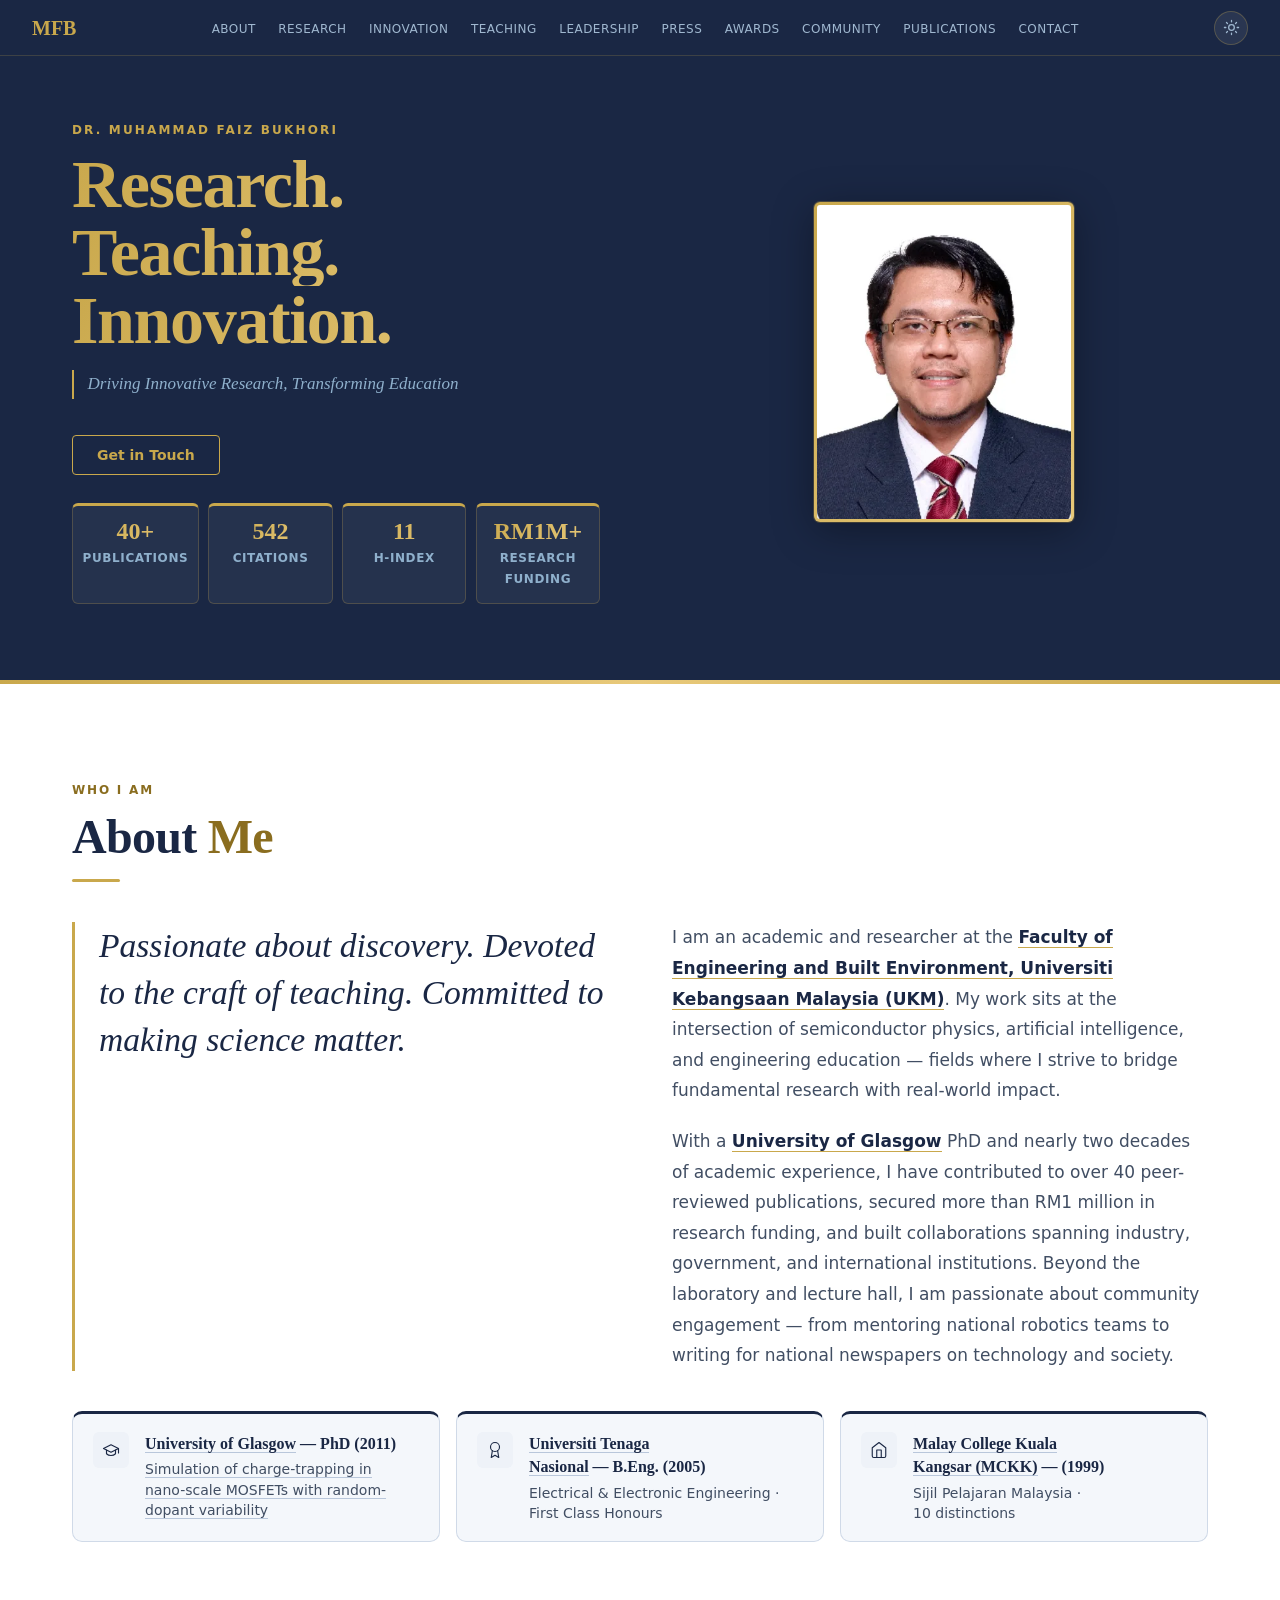
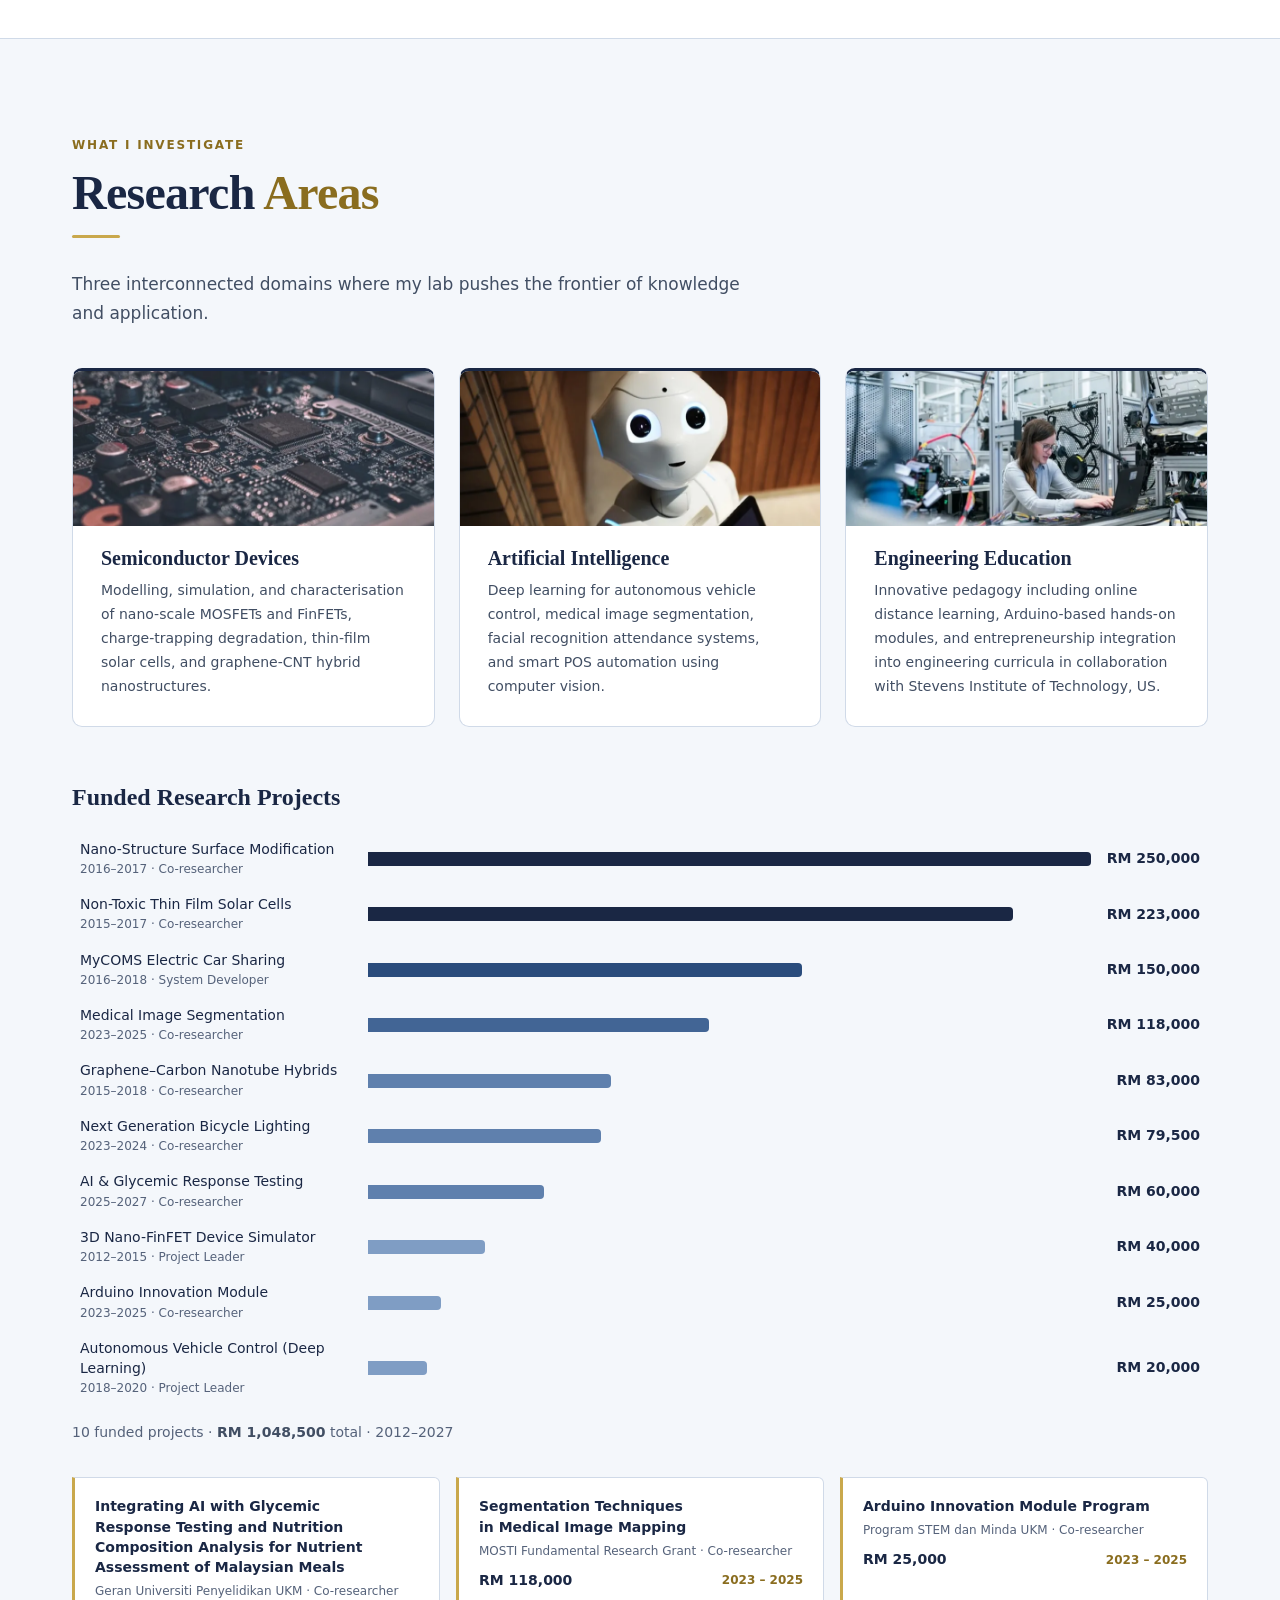
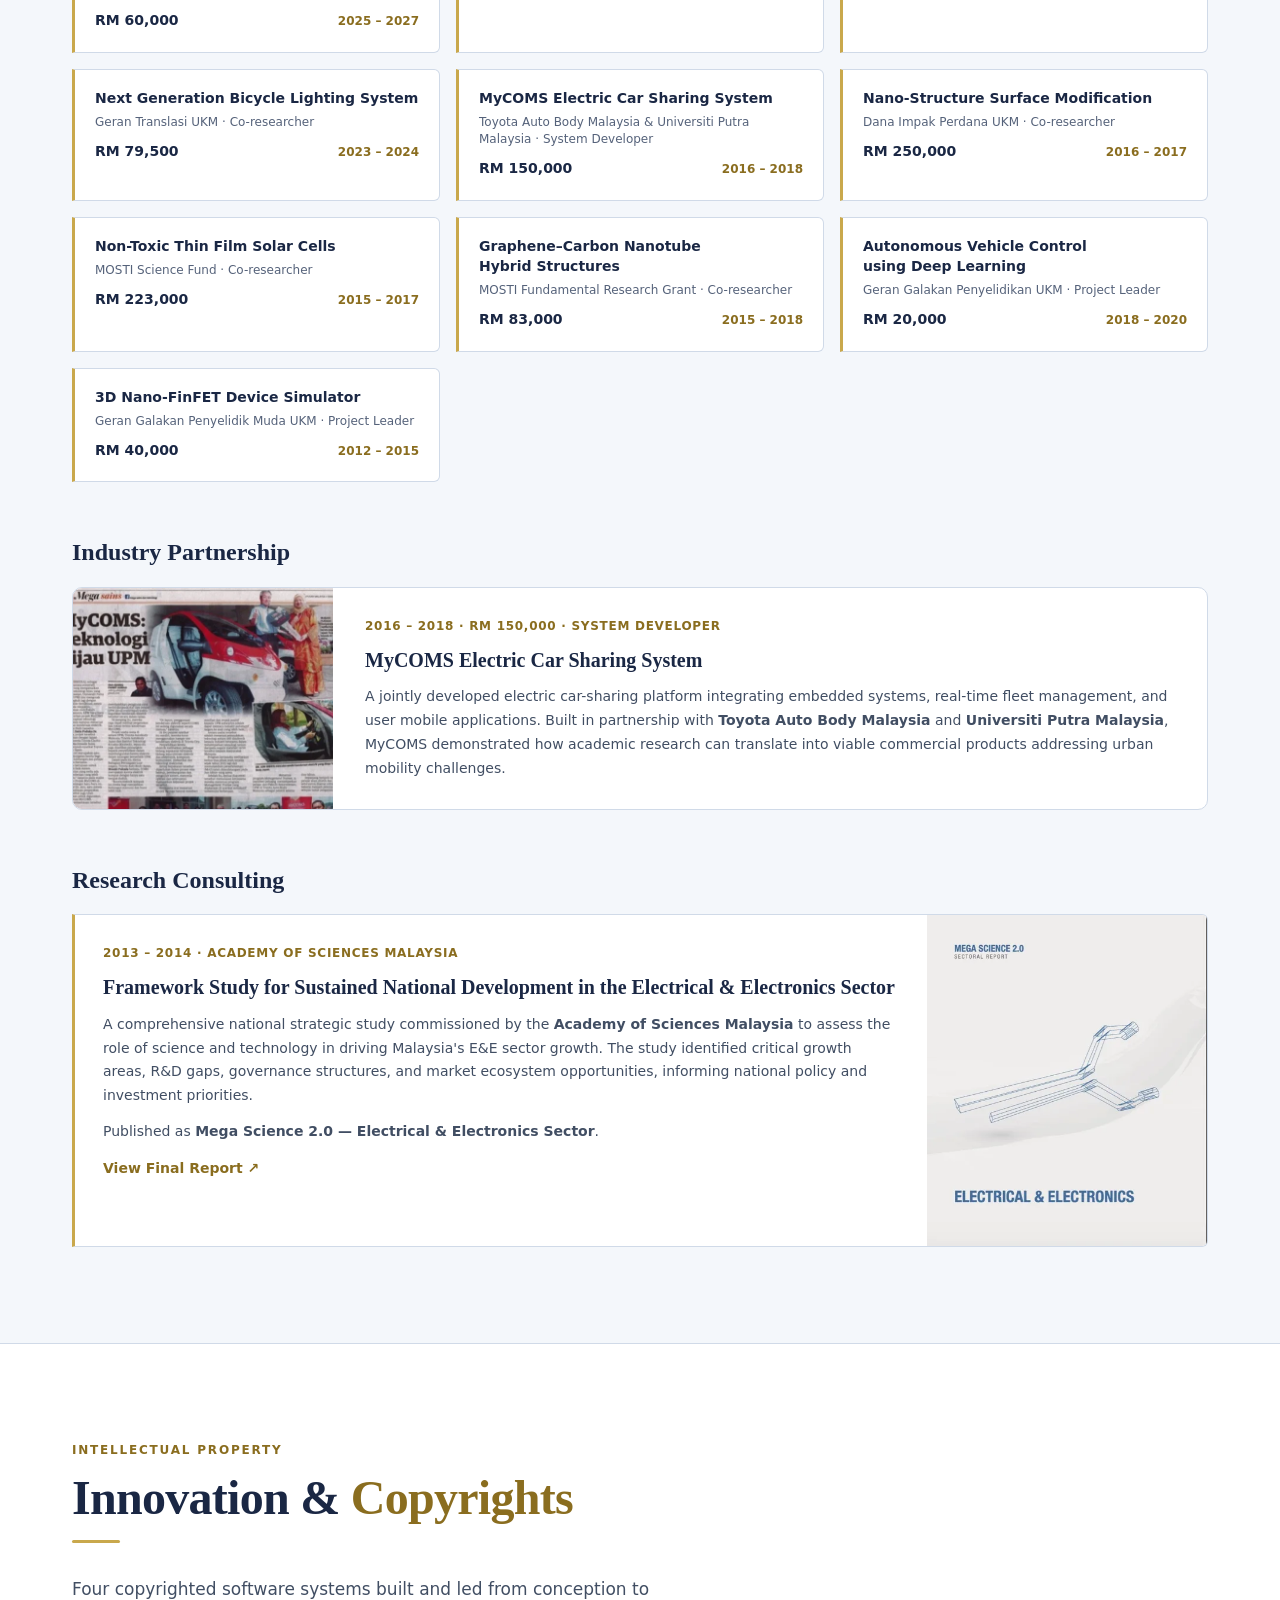
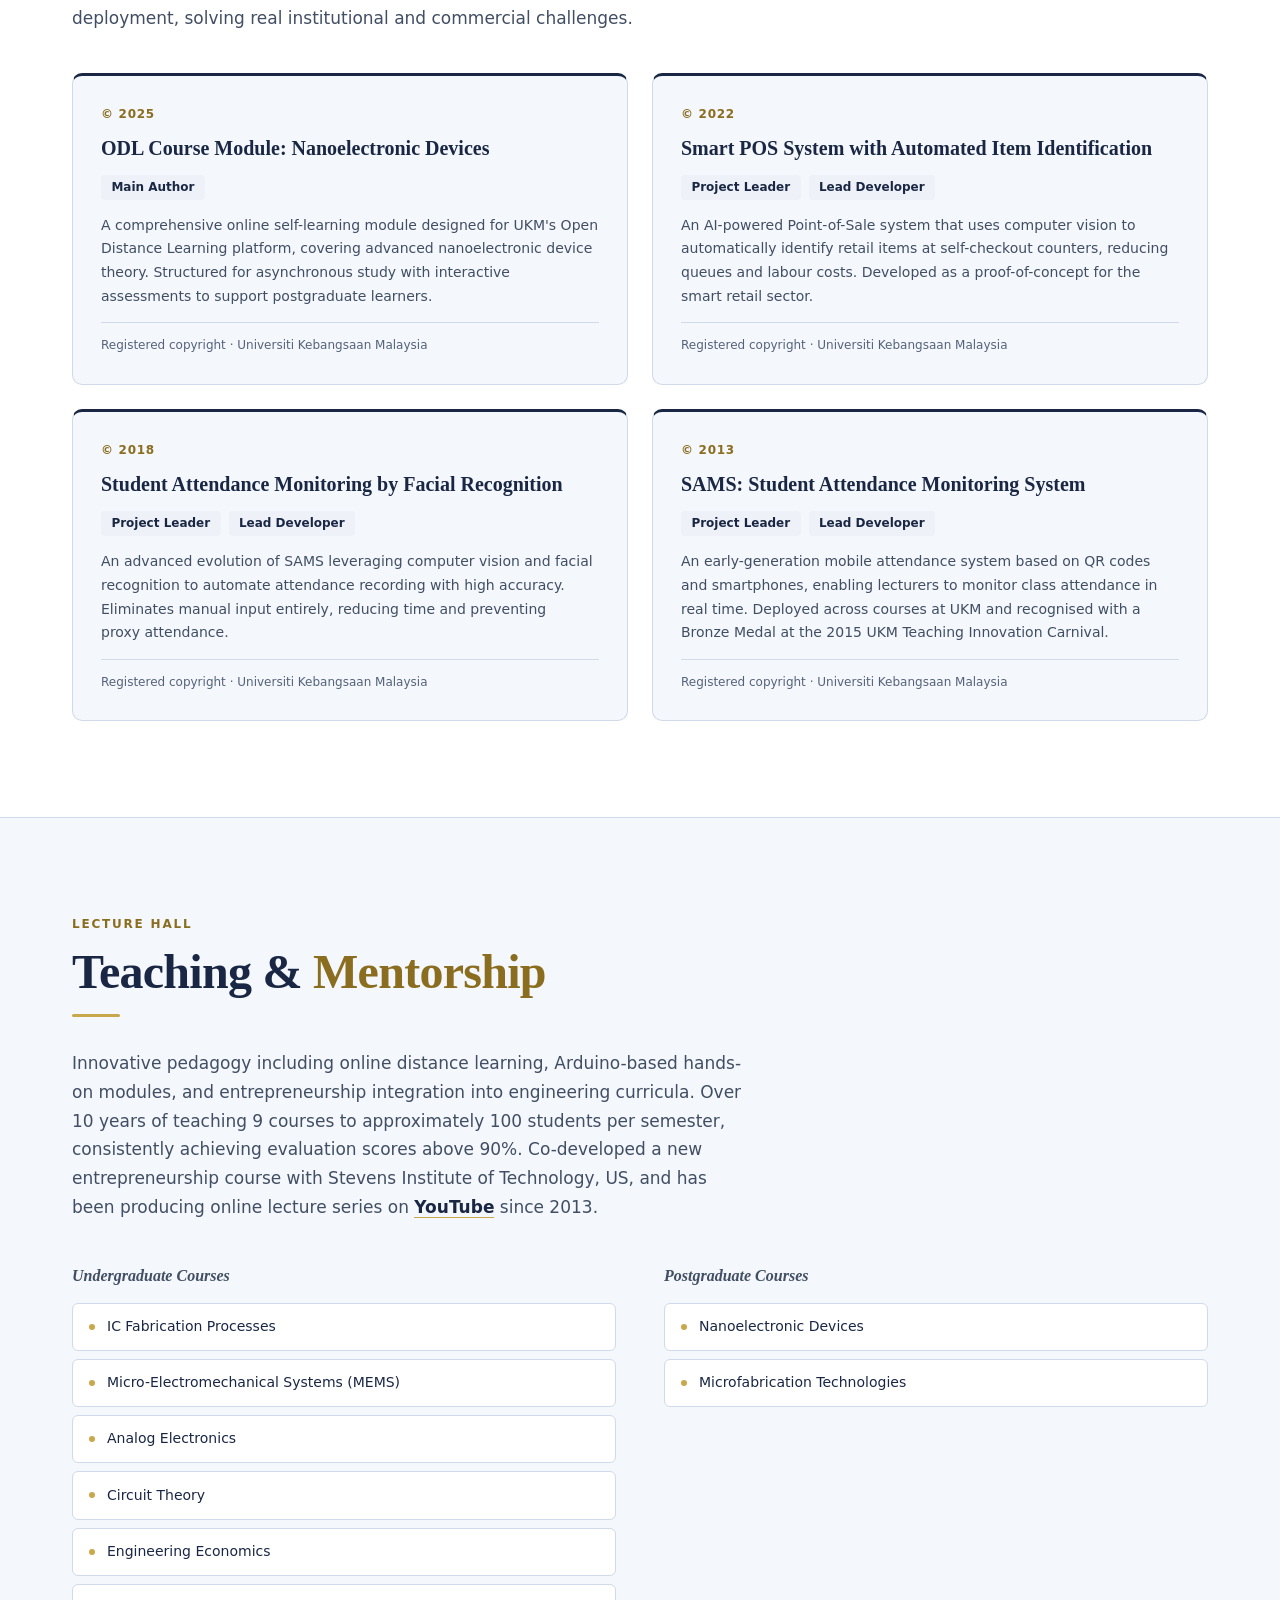
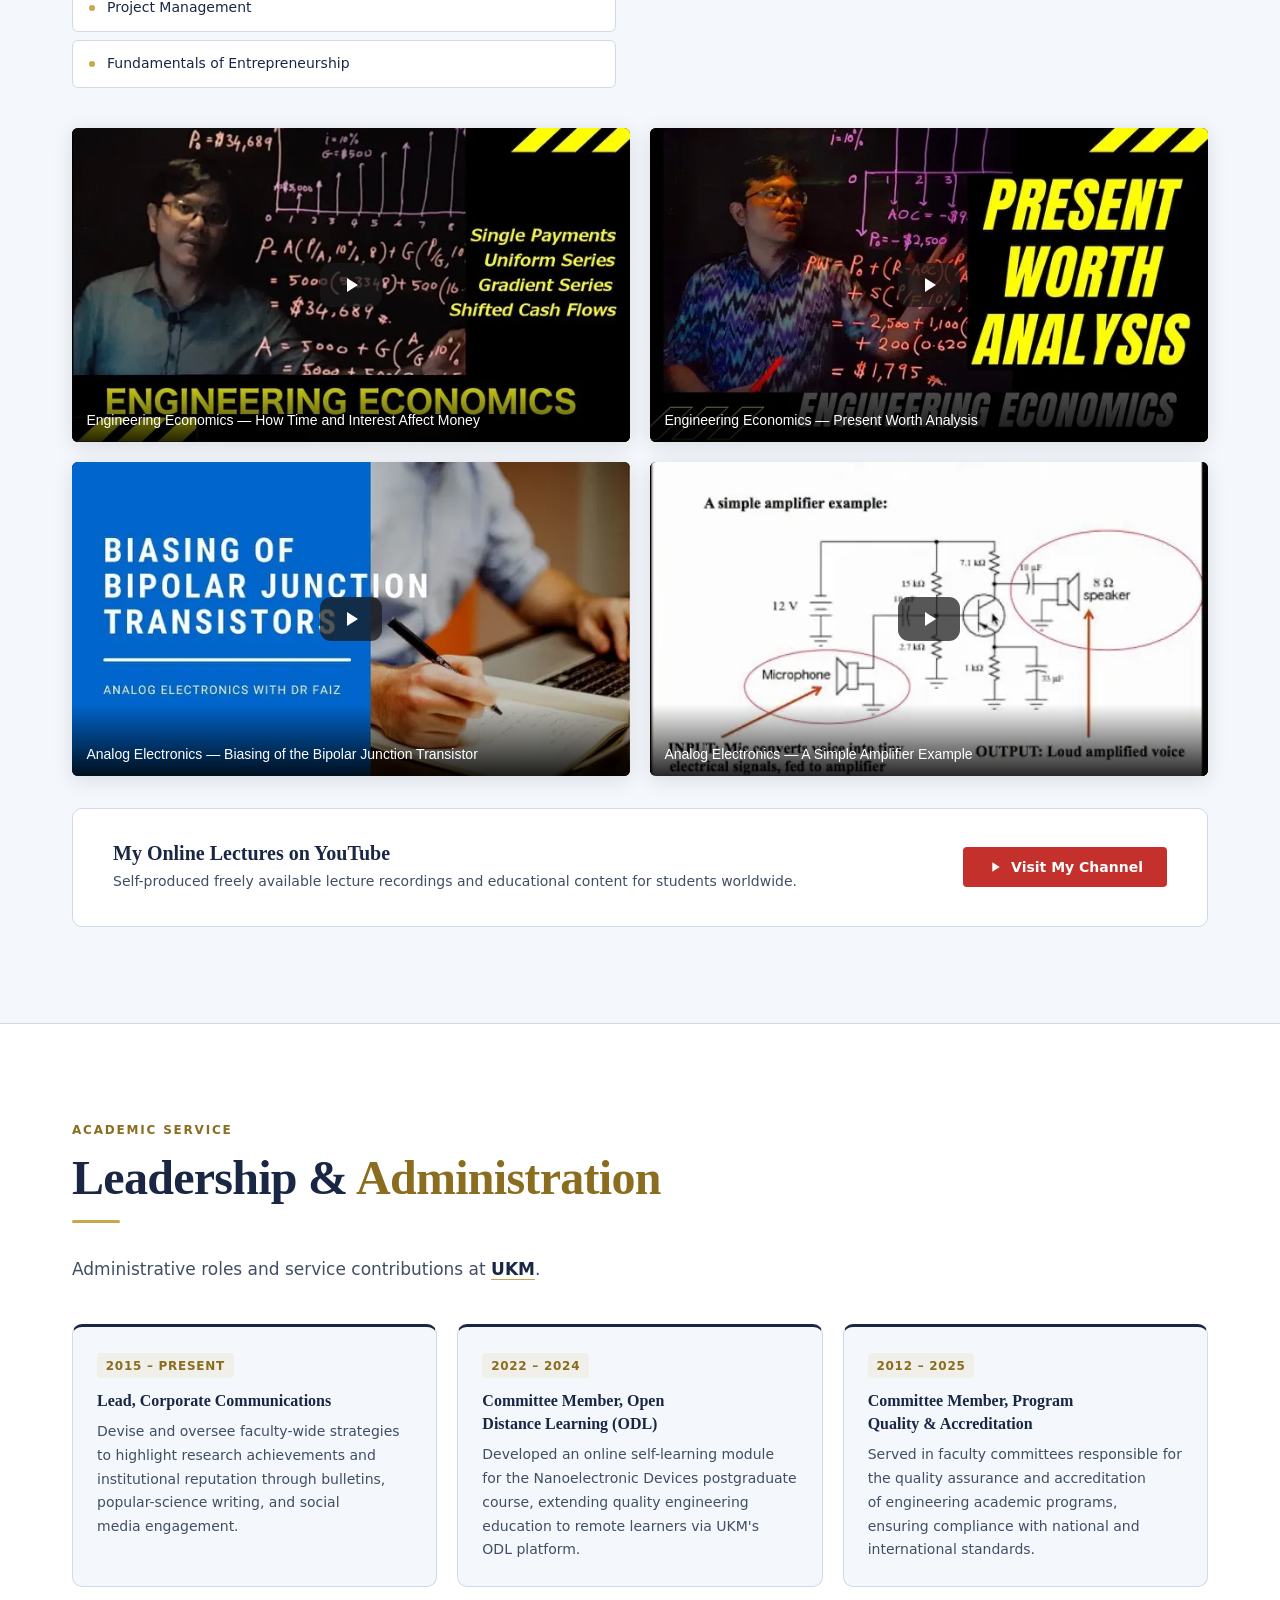
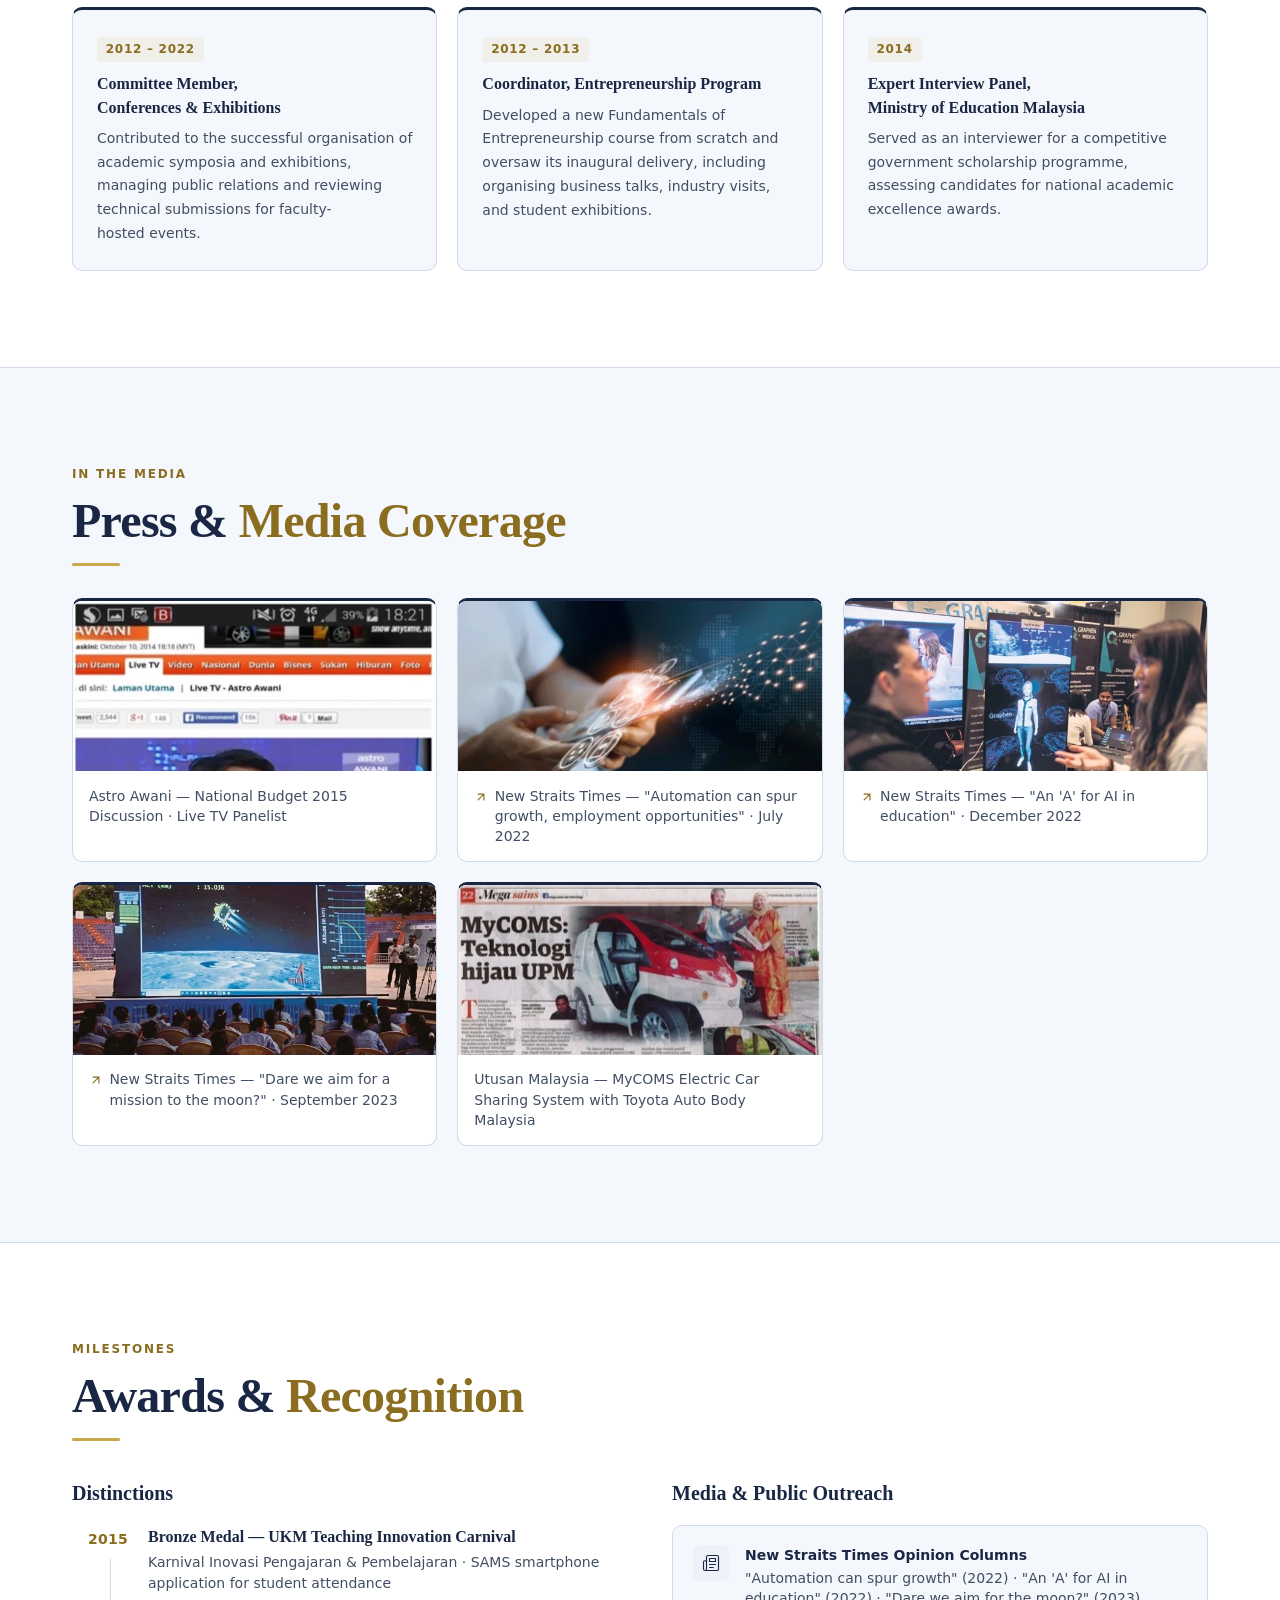
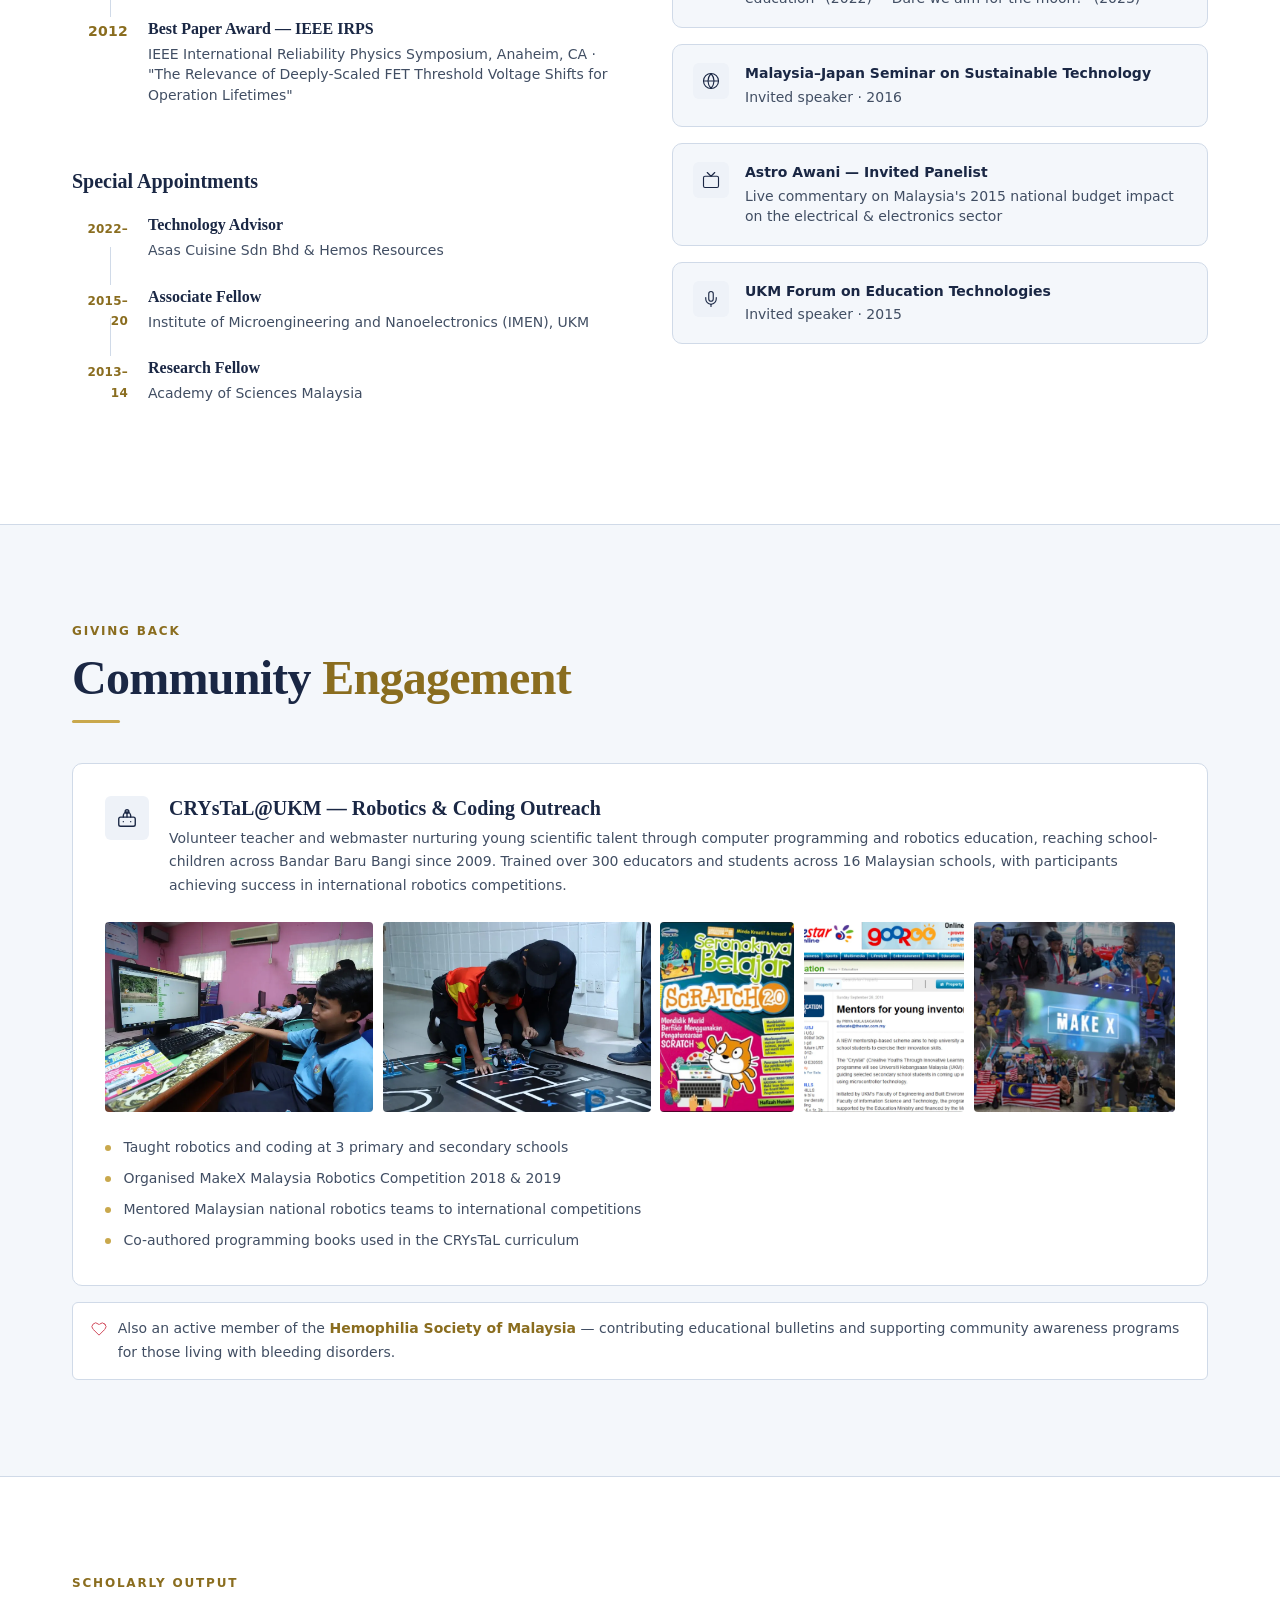
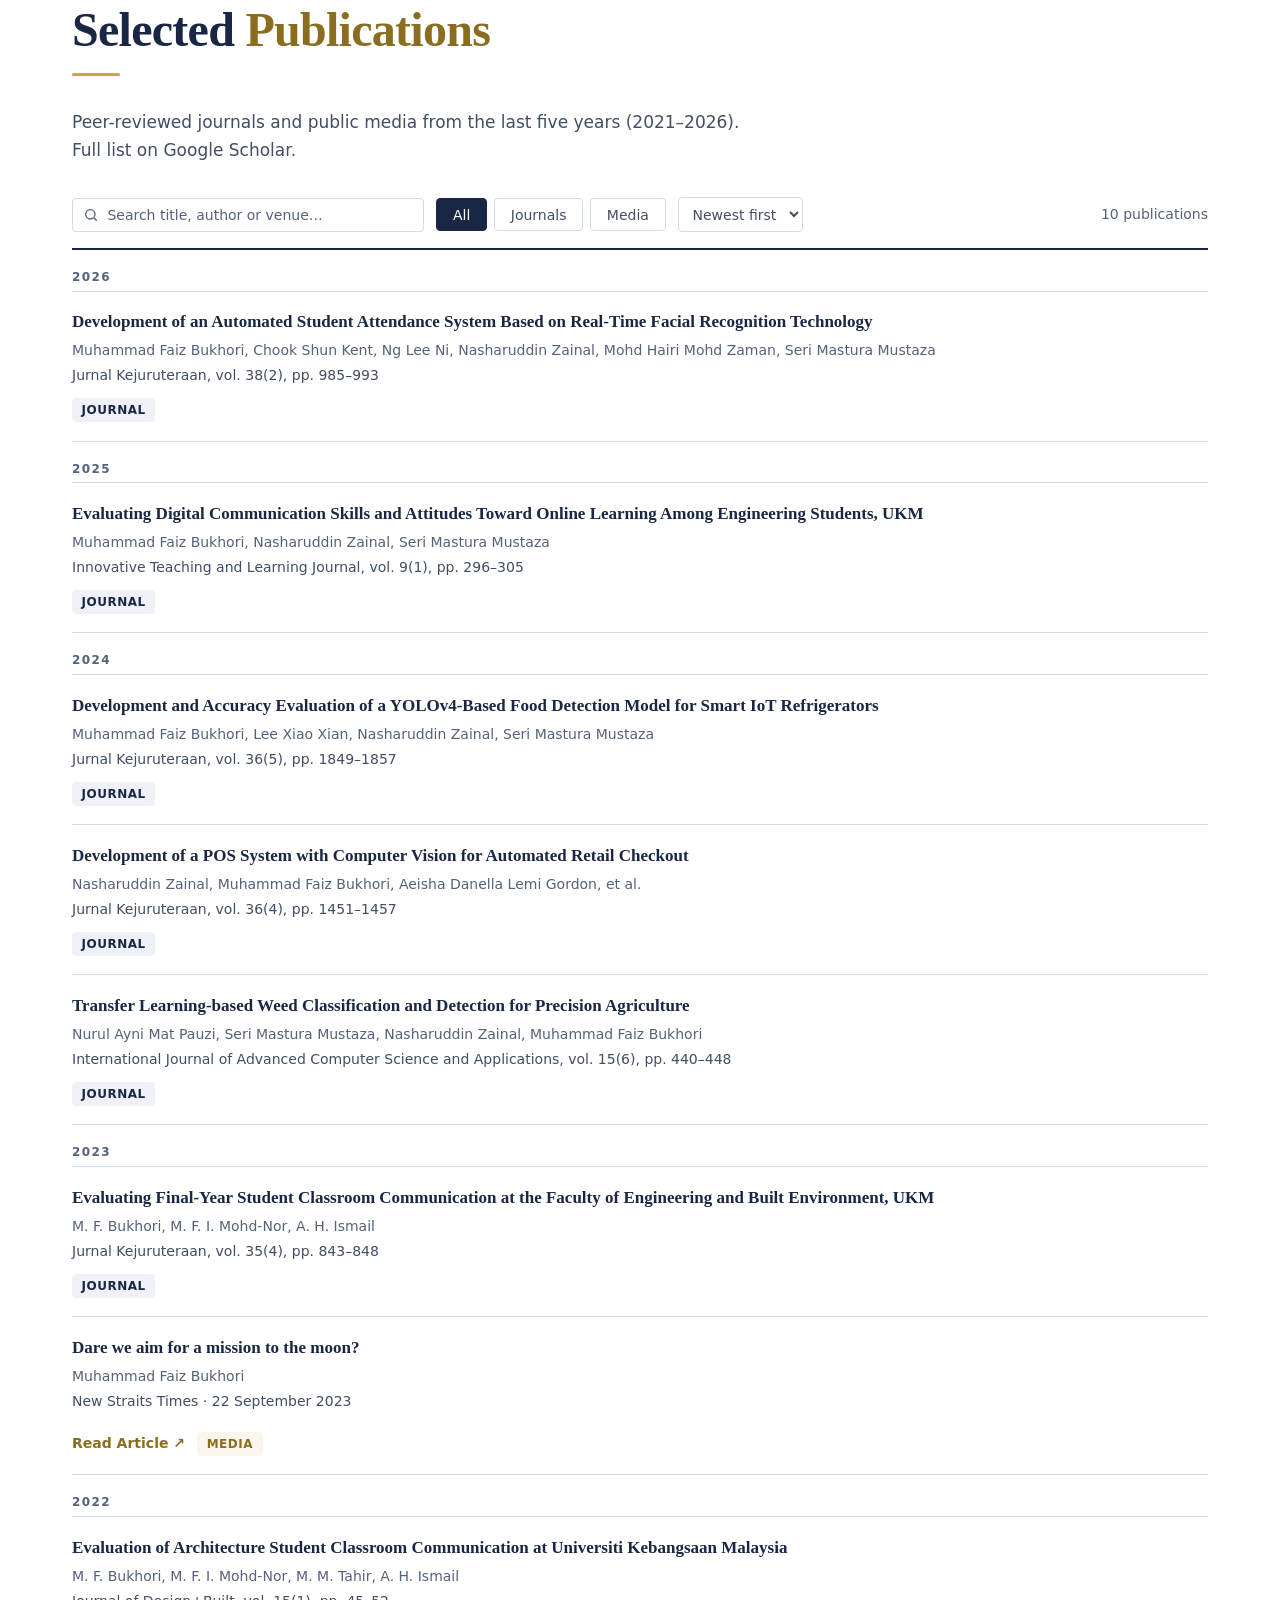
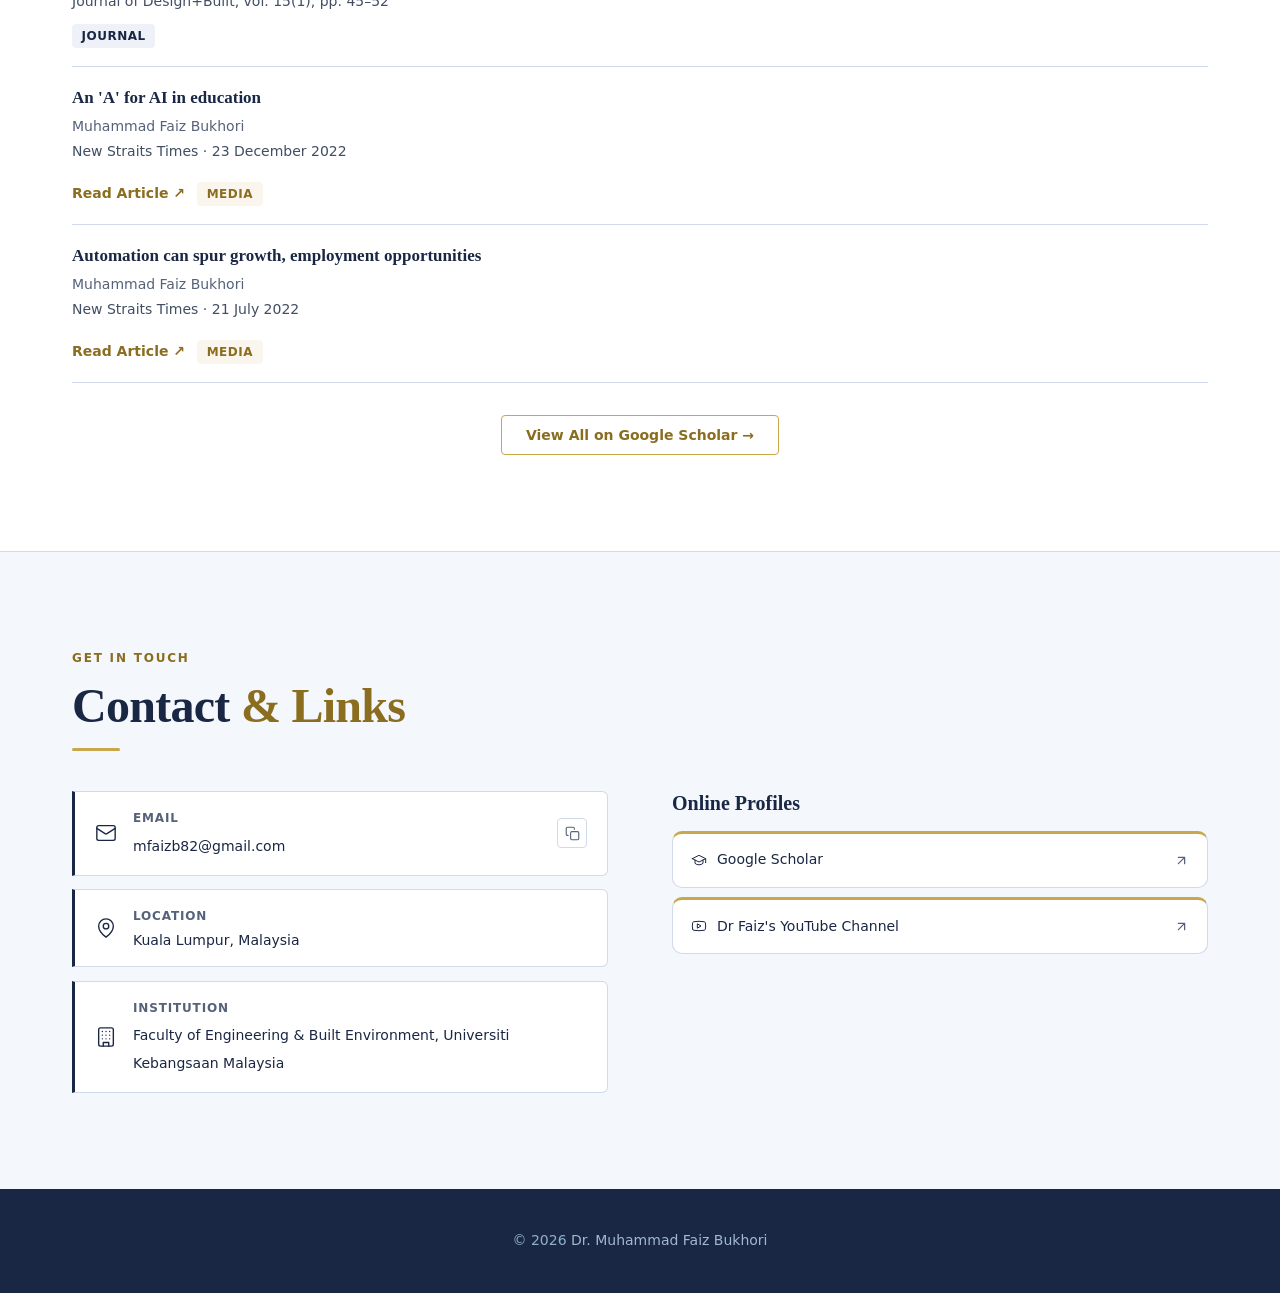
==== index.html @ a11609b6 "Rebuild: accessibility, performance, dark mode, and new interactions Accessibility - Fix gold-on-lig" ====
<!DOCTYPE html>
<html lang="en" class="no-js">
<head>
  <meta charset="UTF-8" />
  <meta name="viewport" content="width=device-width, initial-scale=1.0" />

  <!-- Primary SEO -->
  <title>Dr. Muhammad Faiz Bukhori</title>
  <meta name="description" content="Official website of Dr. Muhammad Faiz Bukhori (Dr Faiz Bukhori), Academic at the Faculty of Engineering and Built Environment, Universiti Kebangsaan Malaysia (UKM). Researcher in semiconductor devices, artificial intelligence, and engineering education." />
  <meta name="author" content="Dr. Muhammad Faiz Bukhori" />
  <meta name="keywords" content="Muhammad Faiz Bukhori, Dr Faiz Bukhori, Faiz Bukhori, UKM lecturer, Universiti Kebangsaan Malaysia, semiconductor research, engineering education Malaysia, nanoelectronics, artificial intelligence, FKAB UKM" />
  <link rel="canonical" href="https://faizverse.github.io/drfaizb/" />

  <meta name="theme-color" content="#1a2744" media="(prefers-color-scheme: light)" />
  <meta name="theme-color" content="#0a101f" media="(prefers-color-scheme: dark)" />

  <!-- Open Graph -->
  <meta property="og:title" content="Dr. Muhammad Faiz Bukhori" />
  <meta property="og:description" content="Academic, researcher, and innovator at Universiti Kebangsaan Malaysia. Specialising in semiconductor devices, AI, and engineering education." />
  <meta property="og:type" content="profile" />
  <meta property="og:url" content="https://faizverse.github.io/drfaizb/" />
  <meta property="og:image" content="https://faizverse.github.io/drfaizb/assets/Faiz-B.jpg" />
  <meta property="og:image:width" content="410" />
  <meta property="og:image:height" content="520" />
  <meta property="og:locale" content="en_MY" />
  <meta property="profile:first_name" content="Muhammad Faiz" />
  <meta property="profile:last_name" content="Bukhori" />

  <!-- Twitter Card -->
  <meta name="twitter:card" content="summary_large_image" />
  <meta name="twitter:title" content="Dr. Muhammad Faiz Bukhori" />
  <meta name="twitter:description" content="Academic &amp; Researcher at Universiti Kebangsaan Malaysia. Semiconductor devices, AI, engineering education." />
  <meta name="twitter:image" content="https://faizverse.github.io/drfaizb/assets/Faiz-B.jpg" />

  <!-- JSON-LD structured data -->
  <script type="application/ld+json">
  {
    "@context": "https://schema.org",
    "@type": "Person",
    "name": "Muhammad Faiz Bukhori",
    "alternateName": ["Dr Faiz Bukhori", "Dr. Muhammad Faiz Bukhori", "M. F. Bukhori"],
    "honorificPrefix": "Dr.",
    "jobTitle": "Academic",
    "affiliation": {
      "@type": "CollegeOrUniversity",
      "name": "Universiti Kebangsaan Malaysia",
      "alternateName": "UKM",
      "url": "https://www.ukm.my"
    },
    "worksFor": {
      "@type": "Organization",
      "name": "Faculty of Engineering and Built Environment, Universiti Kebangsaan Malaysia",
      "url": "https://www.ukm.my/fkab/ms/utama/"
    },
    "alumniOf": [
      {
        "@type": "CollegeOrUniversity",
        "name": "University of Glasgow",
        "url": "https://www.gla.ac.uk"
      },
      {
        "@type": "CollegeOrUniversity",
        "name": "Universiti Tenaga Nasional",
        "alternateName": "UNITEN",
        "url": "https://www.uniten.edu.my"
      }
    ],
    "knowsAbout": ["Semiconductor Devices", "Nanoelectronics", "Artificial Intelligence", "Engineering Education", "MOSFET", "FinFET", "Deep Learning"],
    "url": "https://faizverse.github.io/drfaizb/",
    "image": "https://faizverse.github.io/drfaizb/assets/Faiz-B.jpg",
    "sameAs": [
      "https://tinyurl.com/ycynzs42",
      "https://www.youtube.com/c/DrFaizB"
    ],
    "email": "mfaizb82@gmail.com",
    "address": {
      "@type": "PostalAddress",
      "addressLocality": "Kuala Lumpur",
      "addressCountry": "MY"
    }
  }
  </script>

  <link rel="icon" type="image/svg+xml" href="assets/favicon.svg" />
  <link rel="apple-touch-icon" href="assets/favicon.svg" />

  <link rel="preload" href="assets/fonts/inter-latin.woff2" as="font" type="font/woff2" crossorigin />
  <link rel="preload" href="assets/fonts/source-serif-4-latin.woff2" as="font" type="font/woff2" crossorigin />

  <link rel="stylesheet" href="css/tokens.css" />
  <link rel="stylesheet" href="css/base.css" />
  <link rel="stylesheet" href="css/components.css" />
  <link rel="stylesheet" href="css/sections.css" />
  <link rel="stylesheet" href="css/print.css" media="print" />

  <!-- Runs before first paint: drops the no-JS guard and applies the saved
       theme so the page never flashes the wrong one. -->
  <script>
    (function () {
      var d = document.documentElement;
      d.classList.remove('no-js');
      try {
        var t = localStorage.getItem('theme');
        if (t === 'dark' || t === 'light') d.setAttribute('data-theme', t);
      } catch (e) {}
    })();
  </script>
</head>
<body>

  <a class="skip-link" href="#main">Skip to content</a>
  <div id="scroll-progress"></div>

  <!-- ============================================================
       NAVIGATION
       ============================================================ -->
  <nav id="navbar" aria-label="Main">
    <a class="nav-logo" href="#hero">MFB</a>

    <ul class="nav-links">
      <li><a href="#about">About</a></li>
      <li><a href="#research">Research</a></li>
      <li><a href="#innovation">Innovation</a></li>
      <li><a href="#teaching">Teaching</a></li>
      <li><a href="#leadership">Leadership</a></li>
      <li><a href="#press">Press</a></li>
      <li><a href="#awards">Awards</a></li>
      <li><a href="#community">Community</a></li>
      <li><a href="#publications">Publications</a></li>
      <li><a href="#contact">Contact</a></li>
    </ul>

    <div class="nav-actions">
      <button class="theme-toggle" id="themeToggle" aria-pressed="false" aria-label="Switch to dark theme">
        <svg class="icon-sun" xmlns="http://www.w3.org/2000/svg" viewBox="0 0 24 24" fill="none" stroke="currentColor" stroke-width="1.8" stroke-linecap="round" aria-hidden="true" focusable="false"><circle cx="12" cy="12" r="4"/><path d="M12 2v2M12 20v2M4.9 4.9l1.4 1.4M17.7 17.7l1.4 1.4M2 12h2M20 12h2M4.9 19.1l1.4-1.4M17.7 6.3l1.4-1.4"/></svg>
        <svg class="icon-moon" xmlns="http://www.w3.org/2000/svg" viewBox="0 0 24 24" fill="none" stroke="currentColor" stroke-width="1.8" stroke-linecap="round" stroke-linejoin="round" aria-hidden="true" focusable="false"><path d="M21 12.8A9 9 0 1 1 11.2 3a7 7 0 0 0 9.8 9.8z"/></svg>
      </button>

      <button class="hamburger" id="hamburger" aria-label="Toggle menu" aria-expanded="false" aria-controls="mobileMenu">
        <span></span><span></span><span></span>
      </button>
    </div>
  </nav>

  <!-- Mobile Menu -->
  <div class="mobile-menu" id="mobileMenu">
    <a href="#about">About</a>
    <a href="#research">Research</a>
    <a href="#innovation">Innovation</a>
    <a href="#teaching">Teaching</a>
    <a href="#leadership">Leadership</a>
    <a href="#press">Press</a>
    <a href="#awards">Awards</a>
    <a href="#community">Community</a>
    <a href="#publications">Publications</a>
    <a href="#contact">Contact</a>
  </div>

  <main id="main">

  <!-- ============================================================
       HERO
       ============================================================ -->
  <section id="hero">
    <div class="container">
      <div class="hero-inner">

        <!-- Text -->
        <div class="hero-text">
          <p class="hero-pre fade-in">DR. MUHAMMAD FAIZ BUKHORI</p>
          <h1 class="hero-headline fade-in delay-1">
            <span class="hero-word grad">Research.</span>
            <span class="hero-word grad">Teaching.</span>
            <span class="hero-word grad">Innovation.</span>
          </h1>
          <p class="hero-tagline fade-in delay-2">Driving Innovative Research, Transforming Education</p>
          <div class="hero-actions fade-in delay-3">
            <a class="btn btn-secondary" href="#contact">Get in Touch</a>
          </div>
          <div class="hero-stats-grid fade-in delay-3">
            <div class="hero-stat-card">
              <div class="stat-number grad" data-target="40" data-suffix="+">40+</div>
              <div class="stat-label">Publications</div>
            </div>
            <div class="hero-stat-card">
              <div class="stat-number grad" data-target="542" data-suffix="">542</div>
              <div class="stat-label">Citations</div>
            </div>
            <div class="hero-stat-card">
              <div class="stat-number grad" data-target="11" data-suffix="">11</div>
              <div class="stat-label">h-index</div>
            </div>
            <div class="hero-stat-card">
              <div class="stat-number grad" data-target="1" data-prefix="RM" data-suffix="M+">RM1M+</div>
              <div class="stat-label">Research Funding</div>
            </div>
          </div>
        </div>

        <!-- Photo -->
        <div class="hero-photo-wrap fade-in delay-2">
          <div class="hero-photo-ring">
            <picture>
              <source srcset="assets/Faiz-B.webp" type="image/webp" />
              <img src="assets/Faiz-B.jpg" alt="Dr. Muhammad Faiz Bukhori" width="410" height="520" loading="eager" fetchpriority="high" decoding="async" />
            </picture>
          </div>
        </div>

      </div>
    </div>
  </section>


  <!-- ============================================================
       ABOUT
       ============================================================ -->
  <section id="about">
    <div class="container">
      <p class="section-label fade-in">Who I Am</p>
      <h2 class="section-title fade-in delay-1">About <span>Me</span></h2>
      <div class="gold-line fade-in delay-1"></div>

      <div class="about-grid">

        <!-- Left: bold statement -->
        <div class="about-statement fade-in delay-1">
          Passionate about discovery. Devoted to the craft of teaching. Committed to making science matter.
        </div>

        <!-- Right: bio paragraphs -->
        <div class="about-bio fade-in delay-2">
          <p>
            I am an academic and researcher at the <a href="https://www.ukm.my/fkab/ms/utama/" target="_blank" rel="noopener">Faculty of Engineering and Built Environment, Universiti Kebangsaan Malaysia (UKM)</a>. My work sits at the intersection of semiconductor physics, artificial intelligence, and engineering education — fields where I strive to bridge fundamental research with real-world impact.
          </p>
          <p>
            With a <a href="https://www.gla.ac.uk/" target="_blank" rel="noopener">University of Glasgow</a> PhD and nearly two decades of academic experience, I have contributed to over 40 peer-reviewed publications, secured more than RM1 million in research funding, and built collaborations spanning industry, government, and international institutions. Beyond the laboratory and lecture hall, I am passionate about community engagement — from mentoring national robotics teams to writing for national newspapers on technology and society.
          </p>
        </div>

      </div>

      <!-- Highlights row — full width below the two-column grid -->
      <div class="about-highlights">

        <div class="card card--sunken card--accent-top card--tight highlight-card fade-in delay-1">
          <div class="icon-well icon-well--sm"><svg xmlns="http://www.w3.org/2000/svg" viewBox="0 0 24 24" fill="none" stroke="currentColor" stroke-width="1.5" stroke-linecap="round" stroke-linejoin="round" aria-hidden="true" focusable="false"><path d="M22 10v6M2 10l10-5 10 5-10 5-10-5z"/><path d="M6 12v5c3 3 9 3 12 0v-5"/></svg></div>
          <div class="highlight-text">
            <h4><a href="https://www.gla.ac.uk/" target="_blank" rel="noopener">University of Glasgow</a> — PhD (2011)</h4>
            <p><a href="https://theses.gla.ac.uk/2810/1/2011BukhoriPhD.pdf" target="_blank" rel="noopener">Simulation of charge-trapping in nano-scale MOSFETs with random-dopant variability</a></p>
          </div>
        </div>

        <div class="card card--sunken card--accent-top card--tight highlight-card fade-in delay-2">
          <div class="icon-well icon-well--sm"><svg xmlns="http://www.w3.org/2000/svg" viewBox="0 0 24 24" fill="none" stroke="currentColor" stroke-width="1.5" stroke-linecap="round" stroke-linejoin="round" aria-hidden="true" focusable="false"><circle cx="12" cy="8" r="6"/><path d="M15.477 12.89 17 22l-5-3-5 3 1.523-9.11"/></svg></div>
          <div class="highlight-text">
            <h4><a href="https://www.uniten.edu.my/" target="_blank" rel="noopener">Universiti Tenaga Nasional</a> — B.Eng. (2005)</h4>
            <p>Electrical &amp; Electronic Engineering · First Class Honours</p>
          </div>
        </div>

        <div class="card card--sunken card--accent-top card--tight highlight-card fade-in delay-3">
          <div class="icon-well icon-well--sm"><svg xmlns="http://www.w3.org/2000/svg" viewBox="0 0 24 24" fill="none" stroke="currentColor" stroke-width="1.5" stroke-linecap="round" stroke-linejoin="round" aria-hidden="true" focusable="false"><path d="M3 9l9-7 9 7v11a2 2 0 0 1-2 2H5a2 2 0 0 1-2-2z"/><polyline points="9 22 9 12 15 12 15 22"/></svg></div>
          <div class="highlight-text">
            <h4><a href="https://mckk.edu.my/" target="_blank" rel="noopener">Malay College Kuala Kangsar (MCKK)</a> — (1999)</h4>
            <p>Sijil Pelajaran Malaysia · 10 distinctions</p>
          </div>
        </div>

      </div>
    </div>
  </section>


  <!-- ============================================================
       RESEARCH
       ============================================================ -->
  <section id="research">
    <div class="container">
      <p class="section-label fade-in">What I Investigate</p>
      <h2 class="section-title fade-in delay-1">Research <span>Areas</span></h2>
      <div class="gold-line fade-in delay-1"></div>
      <p class="section-desc fade-in delay-2">Three interconnected domains where my lab pushes the frontier of knowledge and application.</p>

      <!-- Area cards -->
      <div class="research-areas">
        <div class="card card--accent-top card--flush area-card fade-in">
          <div class="area-img"><picture><source srcset="assets/research_semiconductor.webp" type="image/webp" /><img src="assets/research_semiconductor.jpg" alt="Circuit board — semiconductor research" width="800" height="532" loading="lazy" decoding="async" /></picture></div>
          <h3>Semiconductor Devices</h3>
          <p>Modelling, simulation, and characterisation of nano-scale MOSFETs and FinFETs, charge-trapping degradation, thin-film solar cells, and graphene-CNT hybrid nanostructures.</p>
        </div>
        <div class="card card--accent-top card--flush area-card fade-in delay-1">
          <div class="area-img"><picture><source srcset="assets/research_ai.webp" type="image/webp" /><img src="assets/research_ai.jpg" alt="Robotics and AI research" width="800" height="532" loading="lazy" decoding="async" /></picture></div>
          <h3>Artificial Intelligence</h3>
          <p>Deep learning for autonomous vehicle control, medical image segmentation, facial recognition attendance systems, and smart POS automation using computer vision.</p>
        </div>
        <div class="card card--accent-top card--flush area-card fade-in delay-2">
          <div class="area-img"><picture><source srcset="assets/research_education.webp" type="image/webp" /><img src="assets/research_education.jpg" alt="Engineering education laboratory" width="800" height="532" loading="lazy" decoding="async" /></picture></div>
          <h3>Engineering Education</h3>
          <p>Innovative pedagogy including online distance learning, Arduino-based hands-on modules, and entrepreneurship integration into engineering curricula in collaboration with Stevens Institute of Technology, US.</p>
        </div>
      </div>

      <!-- Funded projects -->
      <h3 class="projects-title fade-in">Funded Research Projects</h3>

      <!-- Chart is built by js/chart.js from the data-* attributes on the
           project cards below, so there is one source of truth. Without JS
           this stays empty and the cards carry everything. -->
      <div class="chart fade-in" id="fundingChart" hidden></div>

      <div class="projects-grid">

        <div class="card card--accent-left card--tight project-card fade-in"
             data-amount="60000" data-start="2025" data-end="2027" data-role="Co-researcher"
             data-short="AI &amp; Glycemic Response Testing">
          <h4>Integrating AI with Glycemic Response Testing and Nutrition Composition Analysis for Nutrient Assessment of Malaysian Meals</h4>
          <p class="project-funder">Geran Universiti Penyelidikan UKM · Co-researcher</p>
          <div class="project-meta">
            <span class="project-funding">RM 60,000</span>
            <span class="project-years">2025 – 2027</span>
          </div>
        </div>

        <div class="card card--accent-left card--tight project-card fade-in delay-1"
             data-amount="118000" data-start="2023" data-end="2025" data-role="Co-researcher"
             data-short="Medical Image Segmentation">
          <h4>Segmentation Techniques in Medical Image Mapping</h4>
          <p class="project-funder">MOSTI Fundamental Research Grant · Co-researcher</p>
          <div class="project-meta">
            <span class="project-funding">RM 118,000</span>
            <span class="project-years">2023 – 2025</span>
          </div>
        </div>

        <div class="card card--accent-left card--tight project-card fade-in delay-1"
             data-amount="25000" data-start="2023" data-end="2025" data-role="Co-researcher"
             data-short="Arduino Innovation Module">
          <h4>Arduino Innovation Module Program</h4>
          <p class="project-funder">Program STEM dan Minda UKM · Co-researcher</p>
          <div class="project-meta">
            <span class="project-funding">RM 25,000</span>
            <span class="project-years">2023 – 2025</span>
          </div>
        </div>

        <div class="card card--accent-left card--tight project-card fade-in delay-2"
             data-amount="79500" data-start="2023" data-end="2024" data-role="Co-researcher"
             data-short="Next Generation Bicycle Lighting">
          <h4>Next Generation Bicycle Lighting System</h4>
          <p class="project-funder">Geran Translasi UKM · Co-researcher</p>
          <div class="project-meta">
            <span class="project-funding">RM 79,500</span>
            <span class="project-years">2023 – 2024</span>
          </div>
        </div>

        <div class="card card--accent-left card--tight project-card fade-in"
             data-amount="150000" data-start="2016" data-end="2018" data-role="System Developer"
             data-short="MyCOMS Electric Car Sharing">
          <h4>MyCOMS Electric Car Sharing System</h4>
          <p class="project-funder">Toyota Auto Body Malaysia &amp; Universiti Putra Malaysia · System Developer</p>
          <div class="project-meta">
            <span class="project-funding">RM 150,000</span>
            <span class="project-years">2016 – 2018</span>
          </div>
        </div>

        <div class="card card--accent-left card--tight project-card fade-in delay-1"
             data-amount="250000" data-start="2016" data-end="2017" data-role="Co-researcher"
             data-short="Nano-Structure Surface Modification">
          <h4>Nano-Structure Surface Modification</h4>
          <p class="project-funder">Dana Impak Perdana UKM · Co-researcher</p>
          <div class="project-meta">
            <span class="project-funding">RM 250,000</span>
            <span class="project-years">2016 – 2017</span>
          </div>
        </div>

        <div class="card card--accent-left card--tight project-card fade-in delay-2"
             data-amount="223000" data-start="2015" data-end="2017" data-role="Co-researcher"
             data-short="Non-Toxic Thin Film Solar Cells">
          <h4>Non-Toxic Thin Film Solar Cells</h4>
          <p class="project-funder">MOSTI Science Fund · Co-researcher</p>
          <div class="project-meta">
            <span class="project-funding">RM 223,000</span>
            <span class="project-years">2015 – 2017</span>
          </div>
        </div>

        <div class="card card--accent-left card--tight project-card fade-in"
             data-amount="83000" data-start="2015" data-end="2018" data-role="Co-researcher"
             data-short="Graphene–Carbon Nanotube Hybrids">
          <h4>Graphene–Carbon Nanotube Hybrid Structures</h4>
          <p class="project-funder">MOSTI Fundamental Research Grant · Co-researcher</p>
          <div class="project-meta">
            <span class="project-funding">RM 83,000</span>
            <span class="project-years">2015 – 2018</span>
          </div>
        </div>

        <div class="card card--accent-left card--tight project-card fade-in delay-1"
             data-amount="20000" data-start="2018" data-end="2020" data-role="Project Leader"
             data-short="Autonomous Vehicle Control (Deep Learning)">
          <h4>Autonomous Vehicle Control using Deep Learning</h4>
          <p class="project-funder">Geran Galakan Penyelidikan UKM · Project Leader</p>
          <div class="project-meta">
            <span class="project-funding">RM 20,000</span>
            <span class="project-years">2018 – 2020</span>
          </div>
        </div>

        <div class="card card--accent-left card--tight project-card fade-in delay-2"
             data-amount="40000" data-start="2012" data-end="2015" data-role="Project Leader"
             data-short="3D Nano-FinFET Device Simulator">
          <h4>3D Nano-FinFET Device Simulator</h4>
          <p class="project-funder">Geran Galakan Penyelidik Muda UKM · Project Leader</p>
          <div class="project-meta">
            <span class="project-funding">RM 40,000</span>
            <span class="project-years">2012 – 2015</span>
          </div>
        </div>

      </div>

      <!-- Industry-University Collaboration -->
      <h3 class="projects-title fade-in">Industry Partnership</h3>
      <div class="card card--flush collab-card fade-in delay-1">
        <picture><source srcset="assets/mycoms_press.webp" type="image/webp" /><img src="assets/mycoms_press.jpg" class="collab-img" alt="MyCOMS Electric Car Sharing — Toyota Auto Body Malaysia" width="600" height="453" loading="lazy" decoding="async" /></picture>
        <div class="collab-body">
          <div class="collab-meta">2016 – 2018 · RM 150,000 · System Developer</div>
          <h4>MyCOMS Electric Car Sharing System</h4>
          <p>A jointly developed electric car-sharing platform integrating embedded systems, real-time fleet management, and user mobile applications. Built in partnership with <strong>Toyota Auto Body Malaysia</strong> and <strong>Universiti Putra Malaysia</strong>, MyCOMS demonstrated how academic research can translate into viable commercial products addressing urban mobility challenges.</p>
        </div>
      </div>

      <!-- Research Consulting -->
      <h3 class="projects-title fade-in">Research Consulting</h3>
      <div class="card card--flush card--accent-left consulting-card fade-in delay-1">
        <div class="consulting-body">
          <div class="consulting-meta">2013 – 2014 · Academy of Sciences Malaysia</div>
          <h4>Framework Study for Sustained National Development in the Electrical &amp; Electronics Sector</h4>
          <p>A comprehensive national strategic study commissioned by the <strong>Academy of Sciences Malaysia</strong> to assess the role of science and technology in driving Malaysia's E&amp;E sector growth. The study identified critical growth areas, R&amp;D gaps, governance structures, and market ecosystem opportunities, informing national policy and investment priorities.</p>
          <p>Published as <strong>Mega Science 2.0 — Electrical &amp; Electronics Sector</strong>.</p>
          <a href="https://bit.ly/2V8ujpc" class="pub-link consulting-link" target="_blank" rel="noopener">View Final Report ↗</a>
        </div>
        <picture><source srcset="assets/Mega-science.webp" type="image/webp" /><img src="assets/Mega-science.jpg" class="consulting-img" alt="Mega Science 2.0 — Electrical &amp; Electronics Sector Report" width="474" height="560" loading="lazy" decoding="async" /></picture>
      </div>

    </div>
  </section>


  <!-- ============================================================
       INNOVATION & IP
       ============================================================ -->
  <section id="innovation">
    <div class="container">
      <p class="section-label fade-in">Intellectual Property</p>
      <h2 class="section-title fade-in delay-1">Innovation &amp; <span>Copyrights</span></h2>
      <div class="gold-line fade-in delay-1"></div>
      <p class="section-desc fade-in delay-2">Four copyrighted software systems built and led from conception to deployment, solving real institutional and commercial challenges.</p>

      <div class="ip-grid">

        <div class="card card--sunken card--accent-top ip-card fade-in">
          <div class="ip-year">© 2025</div>
          <h3>ODL Course Module: Nanoelectronic Devices</h3>
          <div class="ip-roles">
            <span class="role-badge">Main Author</span>
          </div>
          <p class="ip-desc">A comprehensive online self-learning module designed for UKM's Open Distance Learning platform, covering advanced nanoelectronic device theory. Structured for asynchronous study with interactive assessments to support postgraduate learners.</p>
          <p class="ip-copyright">Registered copyright · Universiti Kebangsaan Malaysia</p>
        </div>

        <div class="card card--sunken card--accent-top ip-card fade-in delay-1">
          <div class="ip-year">© 2022</div>
          <h3>Smart POS System with Automated Item Identification</h3>
          <div class="ip-roles">
            <span class="role-badge">Project Leader</span>
            <span class="role-badge">Lead Developer</span>
          </div>
          <p class="ip-desc">An AI-powered Point-of-Sale system that uses computer vision to automatically identify retail items at self-checkout counters, reducing queues and labour costs. Developed as a proof-of-concept for the smart retail sector.</p>
          <p class="ip-copyright">Registered copyright · Universiti Kebangsaan Malaysia</p>
        </div>

        <div class="card card--sunken card--accent-top ip-card fade-in delay-2">
          <div class="ip-year">© 2018</div>
          <h3>Student Attendance Monitoring by Facial Recognition</h3>
          <div class="ip-roles">
            <span class="role-badge">Project Leader</span>
            <span class="role-badge">Lead Developer</span>
          </div>
          <p class="ip-desc">An advanced evolution of SAMS leveraging computer vision and facial recognition to automate attendance recording with high accuracy. Eliminates manual input entirely, reducing time and preventing proxy attendance.</p>
          <p class="ip-copyright">Registered copyright · Universiti Kebangsaan Malaysia</p>
        </div>

        <div class="card card--sunken card--accent-top ip-card fade-in delay-3">
          <div class="ip-year">© 2013</div>
          <h3>SAMS: Student Attendance Monitoring System</h3>
          <div class="ip-roles">
            <span class="role-badge">Project Leader</span>
            <span class="role-badge">Lead Developer</span>
          </div>
          <p class="ip-desc">An early-generation mobile attendance system based on QR codes and smartphones, enabling lecturers to monitor class attendance in real time. Deployed across courses at UKM and recognised with a Bronze Medal at the 2015 UKM Teaching Innovation Carnival.</p>
          <p class="ip-copyright">Registered copyright · Universiti Kebangsaan Malaysia</p>
        </div>

      </div>
    </div>
  </section>


  <!-- ============================================================
       TEACHING
       ============================================================ -->
  <section id="teaching">
    <div class="container">
      <p class="section-label fade-in">Lecture Hall</p>
      <h2 class="section-title fade-in delay-1">Teaching &amp; <span>Mentorship</span></h2>
      <div class="gold-line fade-in delay-1"></div>
      <p class="section-desc fade-in delay-2">Innovative pedagogy including online distance learning, Arduino-based hands-on modules, and entrepreneurship integration into engineering curricula. Over 10 years of teaching 9 courses to approximately 100 students per semester, consistently achieving evaluation scores above 90%. Co-developed a new entrepreneurship course with Stevens Institute of Technology, US, and has been producing online lecture series on <a href="https://www.youtube.com/c/DrFaizB" target="_blank" rel="noopener">YouTube</a> since 2013.</p>

      <div class="teaching-grid">

        <!-- Undergraduate -->
        <div class="fade-in delay-1">
          <p class="level-title">Undergraduate Courses</p>
          <div class="course-cards">
            <div class="course-card"><div class="course-dot"></div><span>IC Fabrication Processes</span></div>
            <div class="course-card"><div class="course-dot"></div><span>Micro-Electromechanical Systems (MEMS)</span></div>
            <div class="course-card"><div class="course-dot"></div><span>Analog Electronics</span></div>
            <div class="course-card"><div class="course-dot"></div><span>Circuit Theory</span></div>
            <div class="course-card"><div class="course-dot"></div><span>Engineering Economics</span></div>
            <div class="course-card"><div class="course-dot"></div><span>Project Management</span></div>
            <div class="course-card"><div class="course-dot"></div><span>Fundamentals of Entrepreneurship</span></div>
          </div>
        </div>

        <!-- Postgraduate -->
        <div class="fade-in delay-2">
          <p class="level-title">Postgraduate Courses</p>
          <div class="course-cards">
            <div class="course-card"><div class="course-dot"></div><span>Nanoelectronic Devices</span></div>
            <div class="course-card"><div class="course-dot"></div><span>Microfabrication Technologies</span></div>
          </div>
        </div>

      </div>

      <!-- Lecture videos. These are facades: the real YouTube player is only
           loaded when the visitor clicks, so page load costs nothing. -->
      <div class="yt-gallery fade-in delay-2">

        <button class="yt-lite" data-yt-id="RaToyyW3IxY" type="button">
          <picture><source srcset="assets/yt_RaToyyW3IxY.webp" type="image/webp" /><img src="assets/yt_RaToyyW3IxY.jpg" alt="" width="640" height="360" loading="lazy" decoding="async" /></picture>
          <span class="yt-play"><svg xmlns="http://www.w3.org/2000/svg" viewBox="0 0 24 24" aria-hidden="true" focusable="false"><path d="M8 5v14l11-7z"/></svg></span>
          <span class="yt-title">Engineering Economics — How Time and Interest Affect Money</span>
        </button>

        <button class="yt-lite" data-yt-id="kzK79dhEYqQ" type="button">
          <picture><source srcset="assets/yt_kzK79dhEYqQ.webp" type="image/webp" /><img src="assets/yt_kzK79dhEYqQ.jpg" alt="" width="640" height="360" loading="lazy" decoding="async" /></picture>
          <span class="yt-play"><svg xmlns="http://www.w3.org/2000/svg" viewBox="0 0 24 24" aria-hidden="true" focusable="false"><path d="M8 5v14l11-7z"/></svg></span>
          <span class="yt-title">Engineering Economics — Present Worth Analysis</span>
        </button>

        <button class="yt-lite" data-yt-id="2PJbEo-nmTM" type="button">
          <picture><source srcset="assets/yt_2PJbEo-nmTM.webp" type="image/webp" /><img src="assets/yt_2PJbEo-nmTM.jpg" alt="" width="640" height="360" loading="lazy" decoding="async" /></picture>
          <span class="yt-play"><svg xmlns="http://www.w3.org/2000/svg" viewBox="0 0 24 24" aria-hidden="true" focusable="false"><path d="M8 5v14l11-7z"/></svg></span>
          <span class="yt-title">Analog Electronics — Biasing of the Bipolar Junction Transistor</span>
        </button>

        <button class="yt-lite" data-yt-id="DW0pA98hNLs" type="button">
          <picture><source srcset="assets/yt_DW0pA98hNLs.webp" type="image/webp" /><img src="assets/yt_DW0pA98hNLs.jpg" alt="" width="480" height="270" loading="lazy" decoding="async" /></picture>
          <span class="yt-play"><svg xmlns="http://www.w3.org/2000/svg" viewBox="0 0 24 24" aria-hidden="true" focusable="false"><path d="M8 5v14l11-7z"/></svg></span>
          <span class="yt-title">Analog Electronics — A Simple Amplifier Example</span>
        </button>

      </div>

      <!-- YouTube callout -->
      <div class="card card--static youtube-box fade-in delay-2">
        <div class="youtube-text">
          <h3>My Online Lectures on YouTube</h3>
          <p>Self-produced freely available lecture recordings and educational content for students worldwide.</p>
        </div>
        <a class="btn btn-yt" href="https://www.youtube.com/c/DrFaizB" target="_blank" rel="noopener">
          <svg xmlns="http://www.w3.org/2000/svg" viewBox="0 0 24 24" fill="currentColor" aria-hidden="true" focusable="false"><path d="M8 5v14l11-7z"/></svg>
          Visit My Channel
        </a>
      </div>

    </div>
  </section>


  <!-- ============================================================
       LEADERSHIP & ADMINISTRATION
       ============================================================ -->
  <section id="leadership">
    <div class="container">
      <p class="section-label fade-in">Academic Service</p>
      <h2 class="section-title fade-in delay-1">Leadership &amp; <span>Administration</span></h2>
      <div class="gold-line fade-in delay-1"></div>
      <p class="section-desc fade-in delay-2">Administrative roles and service contributions at <a href="https://www.ukm.my/fkab/ms/utama/" target="_blank" rel="noopener">UKM</a>.</p>

      <div class="admin-grid fade-in delay-1">

        <div class="card card--sunken card--accent-top admin-card">
          <div class="period-badge">2015 – Present</div>
          <h4>Lead, Corporate Communications</h4>
          <p>Devise and oversee faculty-wide strategies to highlight research achievements and institutional reputation through bulletins, popular-science writing, and social media engagement.</p>
        </div>

        <div class="card card--sunken card--accent-top admin-card">
          <div class="period-badge">2022 – 2024</div>
          <h4>Committee Member, Open Distance Learning (ODL)</h4>
          <p>Developed an online self-learning module for the Nanoelectronic Devices postgraduate course, extending quality engineering education to remote learners via UKM's ODL platform.</p>
        </div>

        <div class="card card--sunken card--accent-top admin-card">
          <div class="period-badge">2012 – 2025</div>
          <h4>Committee Member, Program Quality &amp; Accreditation</h4>
          <p>Served in faculty committees responsible for the quality assurance and accreditation of engineering academic programs, ensuring compliance with national and international standards.</p>
        </div>

        <div class="card card--sunken card--accent-top admin-card">
          <div class="period-badge">2012 – 2022</div>
          <h4>Committee Member, Conferences &amp; Exhibitions</h4>
          <p>Contributed to the successful organisation of academic symposia and exhibitions, managing public relations and reviewing technical submissions for faculty-hosted events.</p>
        </div>

        <div class="card card--sunken card--accent-top admin-card">
          <div class="period-badge">2012 – 2013</div>
          <h4>Coordinator, Entrepreneurship Program</h4>
          <p>Developed a new Fundamentals of Entrepreneurship course from scratch and oversaw its inaugural delivery, including organising business talks, industry visits, and student exhibitions.</p>
        </div>

        <div class="card card--sunken card--accent-top admin-card">
          <div class="period-badge">2014</div>
          <h4>Expert Interview Panel, Ministry of Education Malaysia</h4>
          <p>Served as an interviewer for a competitive government scholarship programme, assessing candidates for national academic excellence awards.</p>
        </div>

      </div>
    </div>
  </section>


  <!-- ============================================================
       PRESS & MEDIA COVERAGE
       ============================================================ -->
  <section id="press">
    <div class="container">
      <p class="section-label fade-in">In The Media</p>
      <h2 class="section-title fade-in delay-1">Press &amp; <span>Media Coverage</span></h2>
      <div class="gold-line fade-in delay-1"></div>

      <div class="press-grid">

        <div class="card card--accent-top card--flush card--static press-card fade-in">
          <picture><source srcset="assets/astro_awani.webp" type="image/webp" /><img src="assets/astro_awani.jpg" alt="Astro Awani live broadcast" width="600" height="591" loading="lazy" decoding="async" /></picture>
          <div class="press-label">Astro Awani — National Budget 2015 Discussion · Live TV Panelist</div>
        </div>

        <div class="card card--accent-top card--flush press-card press-card--link fade-in delay-1">
          <a href="https://www.nst.com.my/opinion/letters/2022/07/815258/automation-can-spur-growth-employment-opportunities" target="_blank" rel="noopener">
            <picture><source srcset="assets/nst_automation.webp" type="image/webp" /><img src="assets/nst_automation.jpg" alt="New Straits Times — Automation can spur growth" width="600" height="314" loading="lazy" decoding="async" /></picture>
            <div class="press-label"><svg xmlns="http://www.w3.org/2000/svg" viewBox="0 0 24 24" fill="none" stroke="currentColor" stroke-width="2" stroke-linecap="round" stroke-linejoin="round" aria-hidden="true" focusable="false"><path d="M7 17 17 7M7 7h10v10"/></svg><span>New Straits Times — "Automation can spur growth, employment opportunities" · July 2022</span></div>
          </a>
        </div>

        <div class="card card--accent-top card--flush press-card press-card--link fade-in delay-2">
          <a href="https://www.nst.com.my/opinion/letters/2022/12/863580/ai-education" target="_blank" rel="noopener">
            <picture><source srcset="assets/nst_ai_education.webp" type="image/webp" /><img src="assets/nst_ai_education.jpg" alt="New Straits Times — An A for AI in education" width="600" height="315" loading="lazy" decoding="async" /></picture>
            <div class="press-label"><svg xmlns="http://www.w3.org/2000/svg" viewBox="0 0 24 24" fill="none" stroke="currentColor" stroke-width="2" stroke-linecap="round" stroke-linejoin="round" aria-hidden="true" focusable="false"><path d="M7 17 17 7M7 7h10v10"/></svg><span>New Straits Times — "An 'A' for AI in education" · December 2022</span></div>
          </a>
        </div>

        <div class="card card--accent-top card--flush press-card press-card--link fade-in delay-3">
          <a href="https://www.nst.com.my/opinion/letters/2023/09/958187/dare-we-aim-mission-moon" target="_blank" rel="noopener">
            <picture><source srcset="assets/nst_moon.webp" type="image/webp" /><img src="assets/nst_moon.jpg" alt="New Straits Times — Dare we aim for a mission to the moon" width="600" height="315" loading="lazy" decoding="async" /></picture>
            <div class="press-label"><svg xmlns="http://www.w3.org/2000/svg" viewBox="0 0 24 24" fill="none" stroke="currentColor" stroke-width="2" stroke-linecap="round" stroke-linejoin="round" aria-hidden="true" focusable="false"><path d="M7 17 17 7M7 7h10v10"/></svg><span>New Straits Times — "Dare we aim for a mission to the moon?" · September 2023</span></div>
          </a>
        </div>

        <div class="card card--accent-top card--flush card--static press-card fade-in delay-2">
          <picture><source srcset="assets/mycoms_press.webp" type="image/webp" /><img src="assets/mycoms_press.jpg" alt="Utusan Malaysia MyCOMS coverage" width="600" height="453" loading="lazy" decoding="async" /></picture>
          <div class="press-label">Utusan Malaysia — MyCOMS Electric Car Sharing System with Toyota Auto Body Malaysia</div>
        </div>

      </div>

    </div>
  </section>


  <!-- ============================================================
       AWARDS & RECOGNITION
       ============================================================ -->
  <section id="awards">
    <div class="container">
      <p class="section-label fade-in">Milestones</p>
      <h2 class="section-title fade-in delay-1">Awards &amp; <span>Recognition</span></h2>
      <div class="gold-line fade-in delay-1"></div>

      <div class="awards-layout">

        <!-- Awards timeline -->
        <div class="awards-column fade-in delay-1">
          <h3>Distinctions</h3>
          <div class="timeline">

            <div class="timeline-item">
              <div class="timeline-year">2015</div>
              <div class="timeline-content">
                <h4>Bronze Medal — UKM Teaching Innovation Carnival</h4>
                <p>Karnival Inovasi Pengajaran &amp; Pembelajaran · SAMS smartphone application for student attendance</p>
              </div>
            </div>

            <div class="timeline-item">
              <div class="timeline-year">2012</div>
              <div class="timeline-content">
                <h4>Best Paper Award — IEEE IRPS</h4>
                <p>IEEE International Reliability Physics Symposium, Anaheim, CA · "The Relevance of Deeply-Scaled FET Threshold Voltage Shifts for Operation Lifetimes"</p>
              </div>
            </div>

          </div>

          <!-- Special appointments -->
          <h3 class="awards-subhead">Special Appointments</h3>
          <div class="timeline">
            <div class="timeline-item">
              <div class="timeline-year timeline-year--span">2022–</div>
              <div class="timeline-content">
                <h4>Technology Advisor</h4>
                <p>Asas Cuisine Sdn Bhd &amp; Hemos Resources</p>
              </div>
            </div>
            <div class="timeline-item">
              <div class="timeline-year timeline-year--span">2015–20</div>
              <div class="timeline-content">
                <h4>Associate Fellow</h4>
                <p>Institute of Microengineering and Nanoelectronics (IMEN), UKM</p>
              </div>
            </div>
            <div class="timeline-item">
              <div class="timeline-year timeline-year--span">2013–14</div>
              <div class="timeline-content">
                <h4>Research Fellow</h4>
                <p>Academy of Sciences Malaysia</p>
              </div>
            </div>
          </div>
        </div>

        <!-- Media & Outreach -->
        <div class="media-column fade-in delay-2">
          <h3>Media &amp; Public Outreach</h3>
          <div class="media-items">

            <div class="card card--sunken card--tight card--static media-item">
              <div class="icon-well icon-well--sm"><svg xmlns="http://www.w3.org/2000/svg" viewBox="0 0 24 24" fill="none" stroke="currentColor" stroke-width="1.5" stroke-linecap="round" stroke-linejoin="round" aria-hidden="true" focusable="false"><path d="M4 22h16a2 2 0 0 0 2-2V4a2 2 0 0 0-2-2H8a2 2 0 0 0-2 2v16a2 2 0 0 1-2 2zm0 0a2 2 0 0 1-2-2v-9c0-1.1.9-2 2-2h2"/><path d="M18 14h-8M15 18h-5M10 6h8v4h-8z"/></svg></div>
              <div>
                <h4>New Straits Times Opinion Columns</h4>
                <p>"Automation can spur growth" (2022) · "An 'A' for AI in education" (2022) · "Dare we aim for the moon?" (2023)</p>
              </div>
            </div>

            <div class="card card--sunken card--tight card--static media-item">
              <div class="icon-well icon-well--sm"><svg xmlns="http://www.w3.org/2000/svg" viewBox="0 0 24 24" fill="none" stroke="currentColor" stroke-width="1.5" stroke-linecap="round" stroke-linejoin="round" aria-hidden="true" focusable="false"><circle cx="12" cy="12" r="10"/><line x1="2" y1="12" x2="22" y2="12"/><path d="M12 2a15.3 15.3 0 0 1 4 10 15.3 15.3 0 0 1-4 10 15.3 15.3 0 0 1-4-10 15.3 15.3 0 0 1 4-10z"/></svg></div>
              <div>
                <h4>Malaysia–Japan Seminar on Sustainable Technology</h4>
                <p>Invited speaker · 2016</p>
              </div>
            </div>

            <div class="card card--sunken card--tight card--static media-item">
              <div class="icon-well icon-well--sm"><svg xmlns="http://www.w3.org/2000/svg" viewBox="0 0 24 24" fill="none" stroke="currentColor" stroke-width="1.5" stroke-linecap="round" stroke-linejoin="round" aria-hidden="true" focusable="false"><rect width="20" height="15" x="2" y="7" rx="2"/><polyline points="17 2 12 7 7 2"/></svg></div>
              <div>
                <h4>Astro Awani — Invited Panelist</h4>
                <p>Live commentary on Malaysia's 2015 national budget impact on the electrical &amp; electronics sector</p>
              </div>
            </div>

            <div class="card card--sunken card--tight card--static media-item">
              <div class="icon-well icon-well--sm"><svg xmlns="http://www.w3.org/2000/svg" viewBox="0 0 24 24" fill="none" stroke="currentColor" stroke-width="1.5" stroke-linecap="round" stroke-linejoin="round" aria-hidden="true" focusable="false"><path d="M12 2a3 3 0 0 0-3 3v7a3 3 0 0 0 6 0V5a3 3 0 0 0-3-3z"/><path d="M19 10v2a7 7 0 0 1-14 0v-2"/><line x1="12" y1="19" x2="12" y2="22"/></svg></div>
              <div>
                <h4>UKM Forum on Education Technologies</h4>
                <p>Invited speaker · 2015</p>
              </div>
            </div>

          </div>
        </div>

      </div>

    </div>
  </section>


  <!-- ============================================================
       COMMUNITY
       ============================================================ -->
  <section id="community">
    <div class="container">
      <p class="section-label fade-in">Giving Back</p>
      <h2 class="section-title fade-in delay-1">Community <span>Engagement</span></h2>
      <div class="gold-line fade-in delay-1"></div>

      <!-- Crystal: featured full-width card -->
      <div class="card card--static crystal-featured fade-in delay-1">
        <div class="crystal-header">
          <div class="icon-well"><svg xmlns="http://www.w3.org/2000/svg" viewBox="0 0 24 24" fill="none" stroke="currentColor" stroke-width="1.5" stroke-linecap="round" stroke-linejoin="round" aria-hidden="true" focusable="false"><rect width="18" height="10" x="3" y="11" rx="2"/><circle cx="12" cy="5" r="2"/><path d="M12 7v4M8 11V9.5a4 4 0 0 1 8 0V11"/><line x1="8" y1="16" x2="8.01" y2="16"/><line x1="16" y1="16" x2="16.01" y2="16"/></svg></div>
          <div>
            <h3><a href="https://www.ukm.my/crystalukm/" target="_blank" rel="noopener">CRYsTaL@UKM</a> — Robotics &amp; Coding Outreach</h3>
            <p>Volunteer teacher and webmaster nurturing young scientific talent through computer programming and robotics education, reaching school-children across Bandar Baru Bangi since 2009. Trained over 300 educators and students across 16 Malaysian schools, with participants achieving success in international robotics competitions.</p>
          </div>
        </div>

        <div class="crystal-gallery" id="crystalGallery">
          <button type="button" data-full="assets/crystal_S1.jpg" data-caption="Students at a CRYsTaL coding workshop">
            <picture><source srcset="assets/crystal_S1.webp" type="image/webp" /><img src="assets/crystal_S1.jpg" alt="Students at a CRYsTaL coding workshop" width="1024" height="683" loading="lazy" decoding="async" /></picture>
          </button>
          <button type="button" data-full="assets/crystal_S4.jpg" data-caption="Children learning robotics at CRYsTaL">
            <picture><source srcset="assets/crystal_S4.webp" type="image/webp" /><img src="assets/crystal_S4.jpg" alt="Children learning robotics at CRYsTaL" width="1024" height="683" loading="lazy" decoding="async" /></picture>
          </button>
          <button type="button" data-full="assets/crystal_B1.jpg" data-caption="Programming books co-authored for the CRYsTaL curriculum">
            <picture><source srcset="assets/crystal_B1.webp" type="image/webp" /><img src="assets/crystal_B1.jpg" alt="Programming books co-authored for the CRYsTaL curriculum" width="776" height="1024" loading="lazy" decoding="async" /></picture>
          </button>
          <button type="button" data-full="assets/crystal_N3.jpg" data-caption="Newspaper coverage of CRYsTaL outreach">
            <picture><source srcset="assets/crystal_N3.webp" type="image/webp" /><img src="assets/crystal_N3.jpg" alt="Newspaper coverage of CRYsTaL outreach" width="1022" height="1024" loading="lazy" decoding="async" /></picture>
          </button>
          <button type="button" data-full="assets/makex.jpg" data-caption="MakeX Malaysia Robotics Competition">
            <picture><source srcset="assets/makex.webp" type="image/webp" /><img src="assets/makex.jpg" alt="MakeX Malaysia Robotics Competition" width="800" height="566" loading="lazy" decoding="async" /></picture>
          </button>
        </div>

        <ul class="community-list">
          <li>Taught robotics and coding at 3 primary and secondary schools</li>
          <li>Organised MakeX Malaysia Robotics Competition 2018 &amp; 2019</li>
          <li>Mentored Malaysian national robotics teams to international competitions</li>
          <li>Co-authored programming books used in the CRYsTaL curriculum</li>
        </ul>
      </div>

      <!-- Haemophilia: minor mention -->
      <div class="hsm-mention fade-in delay-2">
        <svg xmlns="http://www.w3.org/2000/svg" viewBox="0 0 24 24" fill="none" stroke="currentColor" stroke-width="1.5" stroke-linecap="round" stroke-linejoin="round" aria-hidden="true" focusable="false"><path d="M20.84 4.61a5.5 5.5 0 0 0-7.78 0L12 5.67l-1.06-1.06a5.5 5.5 0 0 0-7.78 7.78l1.06 1.06L12 21.23l7.78-7.78 1.06-1.06a5.5 5.5 0 0 0 0-7.78z"/></svg>
        <p>Also an active member of the <a href="https://www.hsm.org.my/" target="_blank" rel="noopener">Hemophilia Society of Malaysia</a> — contributing educational bulletins and supporting community awareness programs for those living with bleeding disorders.</p>
      </div>
    </div>
  </section>


  <!-- ============================================================
       PUBLICATIONS
       ============================================================ -->
  <section id="publications">
    <div class="container">
      <p class="section-label fade-in">Scholarly Output</p>
      <h2 class="section-title fade-in delay-1">Selected <span>Publications</span></h2>
      <div class="gold-line fade-in delay-1"></div>
      <p class="section-desc fade-in delay-2">Peer-reviewed journals and public media from the last five years (2021–2026). Full list on Google Scholar.</p>

      <div class="pub-controls fade-in delay-2">
        <div class="pub-search">
          <svg xmlns="http://www.w3.org/2000/svg" viewBox="0 0 24 24" fill="none" stroke="currentColor" stroke-width="2" stroke-linecap="round" aria-hidden="true" focusable="false"><circle cx="11" cy="11" r="7"/><path d="m20 20-3.5-3.5"/></svg>
          <input type="search" id="pubSearch" placeholder="Search title, author or venue…" aria-label="Search publications" autocomplete="off" />
        </div>

        <div class="filter-group" role="group" aria-label="Filter publications by type">
          <button class="filter-btn" data-filter="all" aria-pressed="true">All</button>
          <button class="filter-btn" data-filter="journal" aria-pressed="false">Journals</button>
          <button class="filter-btn" data-filter="media" aria-pressed="false">Media</button>
        </div>

        <label class="visually-hidden" for="pubSort">Sort publications</label>
        <select class="pub-sort" id="pubSort">
          <option value="desc">Newest first</option>
          <option value="asc">Oldest first</option>
        </select>

        <p class="pub-count" id="pubCount" role="status" aria-live="polite"></p>
      </div>

      <div class="pub-list fade-in delay-3" id="pubList">

        <div class="pub-card" data-type="journal" data-year="2026">
          <span class="pub-year">2026</span>
          <h4>Development of an Automated Student Attendance System Based on Real-Time Facial Recognition Technology</h4>
          <p class="pub-authors">Muhammad Faiz Bukhori, Chook Shun Kent, Ng Lee Ni, Nasharuddin Zainal, Mohd Hairi Mohd Zaman, Seri Mastura Mustaza</p>
          <p class="pub-venue">Jurnal Kejuruteraan, vol. 38(2), pp. 985–993</p>
          <div class="pub-tags"><span class="tag tag-journal">Journal</span></div>
        </div>

        <div class="pub-card" data-type="journal" data-year="2025">
          <span class="pub-year">2025</span>
          <h4>Evaluating Digital Communication Skills and Attitudes Toward Online Learning Among Engineering Students, UKM</h4>
          <p class="pub-authors">Muhammad Faiz Bukhori, Nasharuddin Zainal, Seri Mastura Mustaza</p>
          <p class="pub-venue">Innovative Teaching and Learning Journal, vol. 9(1), pp. 296–305</p>
          <div class="pub-tags"><span class="tag tag-journal">Journal</span></div>
        </div>

        <div class="pub-card" data-type="journal" data-year="2024">
          <span class="pub-year">2024</span>
          <h4>Development and Accuracy Evaluation of a YOLOv4-Based Food Detection Model for Smart IoT Refrigerators</h4>
          <p class="pub-authors">Muhammad Faiz Bukhori, Lee Xiao Xian, Nasharuddin Zainal, Seri Mastura Mustaza</p>
          <p class="pub-venue">Jurnal Kejuruteraan, vol. 36(5), pp. 1849–1857</p>
          <div class="pub-tags"><span class="tag tag-journal">Journal</span></div>
        </div>

        <div class="pub-card" data-type="journal" data-year="2024">
          <span class="pub-year">2024</span>
          <h4>Development of a POS System with Computer Vision for Automated Retail Checkout</h4>
          <p class="pub-authors">Nasharuddin Zainal, Muhammad Faiz Bukhori, Aeisha Danella Lemi Gordon, et al.</p>
          <p class="pub-venue">Jurnal Kejuruteraan, vol. 36(4), pp. 1451–1457</p>
          <div class="pub-tags"><span class="tag tag-journal">Journal</span></div>
        </div>

        <div class="pub-card" data-type="journal" data-year="2024">
          <span class="pub-year">2024</span>
          <h4>Transfer Learning-based Weed Classification and Detection for Precision Agriculture</h4>
          <p class="pub-authors">Nurul Ayni Mat Pauzi, Seri Mastura Mustaza, Nasharuddin Zainal, Muhammad Faiz Bukhori</p>
          <p class="pub-venue">International Journal of Advanced Computer Science and Applications, vol. 15(6), pp. 440–448</p>
          <div class="pub-tags"><span class="tag tag-journal">Journal</span></div>
        </div>

        <div class="pub-card" data-type="journal" data-year="2023">
          <span class="pub-year">2023</span>
          <h4>Evaluating Final-Year Student Classroom Communication at the Faculty of Engineering and Built Environment, UKM</h4>
          <p class="pub-authors">M. F. Bukhori, M. F. I. Mohd-Nor, A. H. Ismail</p>
          <p class="pub-venue">Jurnal Kejuruteraan, vol. 35(4), pp. 843–848</p>
          <div class="pub-tags"><span class="tag tag-journal">Journal</span></div>
        </div>

        <div class="pub-card" data-type="journal" data-year="2022">
          <span class="pub-year">2022</span>
          <h4>Evaluation of Architecture Student Classroom Communication at Universiti Kebangsaan Malaysia</h4>
          <p class="pub-authors">M. F. Bukhori, M. F. I. Mohd-Nor, M. M. Tahir, A. H. Ismail</p>
          <p class="pub-venue">Journal of Design+Built, vol. 15(1), pp. 45–52</p>
          <div class="pub-tags"><span class="tag tag-journal">Journal</span></div>
        </div>

        <div class="pub-card" data-type="media" data-year="2023">
          <span class="pub-year">2023</span>
          <h4>Dare we aim for a mission to the moon?</h4>
          <p class="pub-authors">Muhammad Faiz Bukhori</p>
          <p class="pub-venue">New Straits Times · 22 September 2023</p>
          <div class="pub-link-row">
            <a class="pub-link" href="https://www.nst.com.my/opinion/letters/2023/09/958187/dare-we-aim-mission-moon" target="_blank" rel="noopener">Read Article ↗</a>
            <span class="tag tag-media">Media</span>
          </div>
        </div>

        <div class="pub-card" data-type="media" data-year="2022">
          <span class="pub-year">2022</span>
          <h4>An 'A' for AI in education</h4>
          <p class="pub-authors">Muhammad Faiz Bukhori</p>
          <p class="pub-venue">New Straits Times · 23 December 2022</p>
          <div class="pub-link-row">
            <a class="pub-link" href="https://www.nst.com.my/opinion/letters/2022/12/863580/ai-education" target="_blank" rel="noopener">Read Article ↗</a>
            <span class="tag tag-media">Media</span>
          </div>
        </div>

        <div class="pub-card" data-type="media" data-year="2022">
          <span class="pub-year">2022</span>
          <h4>Automation can spur growth, employment opportunities</h4>
          <p class="pub-authors">Muhammad Faiz Bukhori</p>
          <p class="pub-venue">New Straits Times · 21 July 2022</p>
          <div class="pub-link-row">
            <a class="pub-link" href="https://www.nst.com.my/opinion/letters/2022/07/815258/automation-can-spur-growth-employment-opportunities" target="_blank" rel="noopener">Read Article ↗</a>
            <span class="tag tag-media">Media</span>
          </div>
        </div>

      </div>

      <p class="pub-empty" id="pubEmpty" hidden>No publications match that search.</p>

      <div class="scholar-cta fade-in">
        <a class="btn btn-secondary" href="https://tinyurl.com/ycynzs42" target="_blank" rel="noopener">
          View All on Google Scholar →
        </a>
      </div>
    </div>
  </section>


  <!-- ============================================================
       CONTACT
       ============================================================ -->
  <section id="contact">
    <div class="container">
      <p class="section-label fade-in">Get In Touch</p>
      <h2 class="section-title fade-in delay-1">Contact <span>&amp; Links</span></h2>
      <div class="gold-line fade-in delay-1"></div>

      <div class="contact-grid">

        <!-- Contact details -->
        <div class="contact-info-items">

          <div class="card card--tight card--static contact-item fade-in delay-1">
            <div class="icon-well icon-well--plain"><svg xmlns="http://www.w3.org/2000/svg" viewBox="0 0 24 24" fill="none" stroke="currentColor" stroke-width="1.5" stroke-linecap="round" stroke-linejoin="round" aria-hidden="true" focusable="false"><rect width="20" height="16" x="2" y="4" rx="2"/><path d="m22 7-8.97 5.7a1.94 1.94 0 0 1-2.06 0L2 7"/></svg></div>
            <div class="contact-item-text">
              <span>Email</span>
              <a href="mailto:mfaizb82@gmail.com" id="emailLink">mfaizb82@gmail.com</a>
            </div>
            <button class="copy-btn" id="copyEmail" type="button" aria-label="Copy email address">
              <svg class="icon-copy" xmlns="http://www.w3.org/2000/svg" viewBox="0 0 24 24" fill="none" stroke="currentColor" stroke-width="1.8" stroke-linecap="round" stroke-linejoin="round" aria-hidden="true" focusable="false"><rect width="13" height="13" x="9" y="9" rx="2"/><path d="M5 15H4a2 2 0 0 1-2-2V4a2 2 0 0 1 2-2h9a2 2 0 0 1 2 2v1"/></svg>
              <svg class="icon-check" xmlns="http://www.w3.org/2000/svg" viewBox="0 0 24 24" fill="none" stroke="currentColor" stroke-width="2.2" stroke-linecap="round" stroke-linejoin="round" aria-hidden="true" focusable="false"><path d="M20 6 9 17l-5-5"/></svg>
            </button>
          </div>

          <div class="card card--tight card--static contact-item fade-in delay-3">
            <div class="icon-well icon-well--plain"><svg xmlns="http://www.w3.org/2000/svg" viewBox="0 0 24 24" fill="none" stroke="currentColor" stroke-width="1.5" stroke-linecap="round" stroke-linejoin="round" aria-hidden="true" focusable="false"><path d="M20 10c0 6-8 12-8 12s-8-6-8-12a8 8 0 0 1 16 0Z"/><circle cx="12" cy="10" r="3"/></svg></div>
            <div class="contact-item-text">
              <span>Location</span>
              <p>Kuala Lumpur, Malaysia</p>
            </div>
          </div>

          <div class="card card--tight card--static contact-item fade-in delay-4">
            <div class="icon-well icon-well--plain"><svg xmlns="http://www.w3.org/2000/svg" viewBox="0 0 24 24" fill="none" stroke="currentColor" stroke-width="1.5" stroke-linecap="round" stroke-linejoin="round" aria-hidden="true" focusable="false"><rect width="16" height="20" x="4" y="2" rx="2"/><path d="M9 22v-4h6v4"/><path d="M8 6h.01M12 6h.01M16 6h.01M8 10h.01M12 10h.01M16 10h.01M8 14h.01M12 14h.01M16 14h.01"/></svg></div>
            <div class="contact-item-text">
              <span>Institution</span>
              <a href="https://www.ukm.my/fkab/ms/utama/" target="_blank" rel="noopener">Faculty of Engineering &amp; Built Environment, Universiti Kebangsaan Malaysia</a>
            </div>
          </div>

        </div>

        <!-- External links -->
        <div class="contact-links fade-in delay-2">
          <h3>Online Profiles</h3>
          <div class="ext-links">

            <a class="card card--tight ext-link" href="https://tinyurl.com/ycynzs42" target="_blank" rel="noopener">
              <span class="ext-link-text">
                <svg xmlns="http://www.w3.org/2000/svg" viewBox="0 0 24 24" fill="none" stroke="currentColor" stroke-width="1.5" stroke-linecap="round" stroke-linejoin="round" aria-hidden="true" focusable="false"><path d="M22 10v6M2 10l10-5 10 5-10 5-10-5z"/><path d="M6 12v5c3 3 9 3 12 0v-5"/></svg>
                Google Scholar
              </span>
              <span class="ext-link-arrow"><svg xmlns="http://www.w3.org/2000/svg" viewBox="0 0 24 24" fill="none" stroke="currentColor" stroke-width="2" stroke-linecap="round" stroke-linejoin="round" aria-hidden="true" focusable="false"><path d="M7 17 17 7M7 7h10v10"/></svg></span>
            </a>

            <a class="card card--tight ext-link" href="https://www.youtube.com/c/DrFaizB" target="_blank" rel="noopener">
              <span class="ext-link-text">
                <svg xmlns="http://www.w3.org/2000/svg" viewBox="0 0 24 24" fill="none" stroke="currentColor" stroke-width="1.5" stroke-linecap="round" stroke-linejoin="round" aria-hidden="true" focusable="false"><path d="M2.5 17a24.12 24.12 0 0 1 0-10 2 2 0 0 1 1.4-1.4 49.56 49.56 0 0 1 16.2 0A2 2 0 0 1 21.5 7a24.12 24.12 0 0 1 0 10 2 2 0 0 1-1.4 1.4 49.55 49.55 0 0 1-16.2 0A2 2 0 0 1 2.5 17"/><path d="m10 15 5-3-5-3z"/></svg>
                Dr Faiz's YouTube Channel
              </span>
              <span class="ext-link-arrow"><svg xmlns="http://www.w3.org/2000/svg" viewBox="0 0 24 24" fill="none" stroke="currentColor" stroke-width="2" stroke-linecap="round" stroke-linejoin="round" aria-hidden="true" focusable="false"><path d="M7 17 17 7M7 7h10v10"/></svg></span>
            </a>

          </div>
        </div>

      </div>
    </div>
  </section>

  </main>


  <!-- ============================================================
       FOOTER
       ============================================================ -->
  <footer>
    <div class="container">
      <p>© <span id="footerYear">2026</span> <a href="#hero">Dr. Muhammad Faiz Bukhori</a></p>
    </div>
  </footer>


  <button id="back-to-top" aria-label="Back to top">
    <svg xmlns="http://www.w3.org/2000/svg" viewBox="0 0 24 24" fill="none" stroke="currentColor" stroke-width="2.2" stroke-linecap="round" stroke-linejoin="round" aria-hidden="true" focusable="false"><path d="M12 19V5M5 12l7-7 7 7"/></svg>
  </button>

  <!-- Lightbox for the community gallery -->
  <dialog class="lightbox" id="lightbox" aria-label="Image viewer">
    <button class="lightbox-btn lightbox-close" type="button" aria-label="Close viewer">
      <svg xmlns="http://www.w3.org/2000/svg" viewBox="0 0 24 24" fill="none" stroke="currentColor" stroke-width="2" stroke-linecap="round" aria-hidden="true" focusable="false"><path d="M18 6 6 18M6 6l12 12"/></svg>
    </button>
    <button class="lightbox-btn lightbox-prev" type="button" aria-label="Previous image">
      <svg xmlns="http://www.w3.org/2000/svg" viewBox="0 0 24 24" fill="none" stroke="currentColor" stroke-width="2" stroke-linecap="round" stroke-linejoin="round" aria-hidden="true" focusable="false"><path d="m15 18-6-6 6-6"/></svg>
    </button>
    <button class="lightbox-btn lightbox-next" type="button" aria-label="Next image">
      <svg xmlns="http://www.w3.org/2000/svg" viewBox="0 0 24 24" fill="none" stroke="currentColor" stroke-width="2" stroke-linecap="round" stroke-linejoin="round" aria-hidden="true" focusable="false"><path d="m9 18 6-6-6-6"/></svg>
    </button>
    <figure class="lightbox-figure">
      <img id="lightboxImg" src="" alt="" />
      <figcaption class="lightbox-caption">
        <span id="lightboxCaption"></span>
        <span class="lightbox-count" id="lightboxCount"></span>
      </figcaption>
    </figure>
  </dialog>

  <script src="js/core.js" defer></script>
  <script src="js/publications.js" defer></script>
  <script src="js/media.js" defer></script>
  <script src="js/chart.js" defer></script>
</body>
</html>
---- css/tokens.css ----
/* ============================================================
   TOKENS — the whole design system lives here
   Change appearance site-wide by editing this file.

   Colour rule: --gold is DECORATIVE ONLY (rules, dots, card edges).
   Gold *text* on a light surface must use --gold-ink. Both are
   contrast-checked; the measured ratios are noted inline below.
   ============================================================ */

:root {
  color-scheme: light;

  /* ---- surfaces ---- */
  --bg:            #f4f7fb;   /* page plane */
  --bg-alt:        #ffffff;   /* raised / alternating sections */
  --bg-hero:       #1a2744;   /* dark navy band: hero, nav, footer */
  --bg-sunken:     #eef2f8;   /* icon wells, inset chips */

  /* ---- ink ---- */
  --text:          #1a2744;   /* 14.8:1 on white */
  --text-2:        #414e63;   /*  8.4:1 on white */
  --text-3:        #55627a;   /*  6.2:1 on white */

  /* ---- ink on the navy band ---- */
  --on-hero:       #ffffff;
  --on-hero-2:     #8fb0cc;   /*  6.5:1 on navy */
  --on-hero-link:  #a0b8d0;   /*  7.2:1 on navy */

  /* ---- accent ---- */
  --gold:          #c9a84c;   /* DECORATIVE ONLY — 2.3:1 on white */
  --gold-dark:     #a8872e;
  --gold-light:    #e8c97a;
  --gold-ink:      #8a6d1f;   /* gold TEXT on light — 4.9:1 on white */
  --gold-on-hero:  #c9a84c;   /* gold text on navy — 6.5:1 */
  --gold-wash:     rgba(201, 168, 76, 0.10);

  /* ---- lines ---- */
  --divider:       #d0dae8;
  --divider-strong:#b9c7db;

  /* ---- data viz (single navy hue, sequential: darker = larger) ---- */
  --viz-1:         #7f9dc4;
  --viz-2:         #5f80ad;
  --viz-3:         #426595;
  --viz-4:         #2a4c7c;
  --viz-5:         #1a2744;
  --viz-grid:      #dde5f0;
  --viz-axis:      #b9c7db;

  /* ---- type ---- */
  --font:          Inter, -apple-system, "SF Pro Text", system-ui, sans-serif;
  --font-serif:    "Source Serif 4", Georgia, "Times New Roman", serif;

  /* Fluid modular scale. --step--2 is the floor: nothing smaller ships. */
  --step--2:       0.75rem;    /* eyebrows, tags */
  --step--1:       0.875rem;   /* meta, captions */
  --step-0:        1rem;       /* UI base */
  --step-1:        1.0625rem;  /* body prose */
  --step-2:        1.25rem;
  --step-3:        1.5rem;
  --step-4:        2rem;
  --step-5:        clamp(2.25rem, 4vw, 3rem);      /* section titles */
  --step-6:        clamp(2.75rem, 6vw, 4.25rem);   /* hero */

  --lh-tight:      1.2;
  --lh-snug:       1.45;
  --lh-body:       1.7;

  /* ---- shape ---- */
  --radius-l:      10px;
  --radius-m:      6px;
  --radius-s:      4px;

  --shadow-s:      0 1px 6px rgba(26, 39, 68, 0.08);
  --shadow-m:      0 4px 20px rgba(26, 39, 68, 0.12);
  --shadow-l:      0 12px 48px rgba(26, 39, 68, 0.22);

  /* ---- layout ---- */
  --nav-h:         56px;
  --section-y:     6rem;
  --container:     1200px;

  /* ---- motion (zeroed under prefers-reduced-motion in base.css) ---- */
  --dur-fast:      0.2s;
  --dur-mid:       0.35s;
  --dur-slow:      0.6s;
}

/* ============================================================
   DARK THEME
   Declared under both scopes: the media query follows the OS,
   the [data-theme] scope follows the in-page toggle. The toggle
   must win in BOTH directions, so the media block is guarded with
   :not([data-theme="light"]) and lowered with :where().
   ============================================================ */

@media (prefers-color-scheme: dark) {
  :root:where(:not([data-theme="light"])) {
    color-scheme: dark;

    --bg:            #0f1729;
    --bg-alt:        #16203a;
    --bg-hero:       #0a101f;   /* darker than the page so the band still reads */
    --bg-sunken:     #1c2846;

    --text:          #e8eef7;   /* 15.3:1 on --bg */
    --text-2:        #b6c6dc;   /* 10.3:1 */
    --text-3:        #93a6c1;   /*  7.2:1 */

    --on-hero:       #ffffff;
    --on-hero-2:     #8fb0cc;
    --on-hero-link:  #a0b8d0;

    --gold:          #d9bc68;
    --gold-dark:     #c9a84c;
    --gold-light:    #f0dca5;
    --gold-ink:      #d9bc68;   /* 9.7:1 on --bg */
    --gold-on-hero:  #d9bc68;
    --gold-wash:     rgba(217, 188, 104, 0.12);

    --divider:       #2a3854;
    --divider-strong:#3b4d70;

    --viz-1:         #3e5a85;
    --viz-2:         #52739f;
    --viz-3:         #6b8cba;
    --viz-4:         #8aa8d0;
    --viz-5:         #aec6e4;
    --viz-grid:      #202c4a;
    --viz-axis:      #3b4d70;

    --shadow-s:      0 1px 6px rgba(0, 0, 0, 0.5);
    --shadow-m:      0 4px 20px rgba(0, 0, 0, 0.55);
    --shadow-l:      0 12px 48px rgba(0, 0, 0, 0.7);
  }
}

:root[data-theme="dark"] {
  color-scheme: dark;

  --bg:            #0f1729;
  --bg-alt:        #16203a;
  --bg-hero:       #0a101f;
  --bg-sunken:     #1c2846;

  --text:          #e8eef7;
  --text-2:        #b6c6dc;
  --text-3:        #93a6c1;

  --on-hero:       #ffffff;
  --on-hero-2:     #8fb0cc;
  --on-hero-link:  #a0b8d0;

  --gold:          #d9bc68;
  --gold-dark:     #c9a84c;
  --gold-light:    #f0dca5;
  --gold-ink:      #d9bc68;
  --gold-on-hero:  #d9bc68;
  --gold-wash:     rgba(217, 188, 104, 0.12);

  --divider:       #2a3854;
  --divider-strong:#3b4d70;

  --viz-1:         #3e5a85;
  --viz-2:         #52739f;
  --viz-3:         #6b8cba;
  --viz-4:         #8aa8d0;
  --viz-5:         #aec6e4;
  --viz-grid:      #202c4a;
  --viz-axis:      #3b4d70;

  --shadow-s:      0 1px 6px rgba(0, 0, 0, 0.5);
  --shadow-m:      0 4px 20px rgba(0, 0, 0, 0.55);
  --shadow-l:      0 12px 48px rgba(0, 0, 0, 0.7);
}
---- css/base.css ----
/* ============================================================
   FONTS — self-hosted, latin subset only (~99 KB total)
   ============================================================ */
@font-face {
  font-family: "Inter";
  font-style: normal;
  font-weight: 400 700;
  font-display: swap;
  src: url("../assets/fonts/inter-latin.woff2") format("woff2");
  unicode-range: U+0000-00FF, U+0131, U+0152-0153, U+02BB-02BC, U+02C6, U+02DA,
    U+02DC, U+0304, U+0308, U+0329, U+2000-206F, U+20AC, U+2122, U+2191, U+2193,
    U+2212, U+2215, U+FEFF, U+FFFD;
}

@font-face {
  font-family: "Source Serif 4";
  font-style: normal;
  font-weight: 400 700;
  font-display: swap;
  src: url("../assets/fonts/source-serif-4-latin.woff2") format("woff2");
  unicode-range: U+0000-00FF, U+0131, U+0152-0153, U+02BB-02BC, U+02C6, U+02DA,
    U+02DC, U+0304, U+0308, U+0329, U+2000-206F, U+20AC, U+2122, U+2191, U+2193,
    U+2212, U+2215, U+FEFF, U+FFFD;
}

/* ============================================================
   RESET & BASE
   ============================================================ */
*,
*::before,
*::after {
  box-sizing: border-box;
  margin: 0;
  padding: 0;
}

html {
  font-size: 16px;
  scroll-behavior: smooth;
}

body {
  font-family: var(--font);
  background: var(--bg);
  color: var(--text);
  font-size: var(--step-0);
  line-height: var(--lh-body);
  overflow-x: hidden;
  -webkit-font-smoothing: antialiased;
  -moz-osx-font-smoothing: grayscale;
  transition: background var(--dur-fast) ease, color var(--dur-fast) ease;
}

img {
  max-width: 100%;
  display: block;
}
a {
  color: inherit;
  text-decoration: none;
}
ul {
  list-style: none;
}
svg {
  display: block;
}

::-webkit-scrollbar {
  width: 10px;
}
::-webkit-scrollbar-track {
  background: var(--bg-sunken);
}
::-webkit-scrollbar-thumb {
  background: var(--divider-strong);
  border-radius: 5px;
  border: 2px solid var(--bg-sunken);
}
::-webkit-scrollbar-thumb:hover {
  background: var(--gold);
}

::selection {
  background: var(--gold-wash);
  color: var(--text);
}

/* ============================================================
   FOCUS — visible on every interactive element, both themes
   ============================================================ */
:focus-visible {
  outline: 2px solid var(--gold-ink);
  outline-offset: 2px;
  border-radius: var(--radius-s);
}
/* On the navy band the light gold reads better than --gold-ink. */
#navbar :focus-visible,
.mobile-menu :focus-visible,
#hero :focus-visible,
footer :focus-visible {
  outline-color: var(--gold-light);
}

.skip-link {
  position: absolute;
  left: 50%;
  top: 0;
  translate: -50% -120%;
  z-index: 2000;
  background: var(--gold);
  color: #1a2744;
  font-weight: 700;
  font-size: var(--step--1);
  padding: 0.7rem 1.25rem;
  border-radius: 0 0 var(--radius-m) var(--radius-m);
  transition: translate var(--dur-fast) ease;
}
.skip-link:focus-visible {
  translate: -50% 0;
}

/* ============================================================
   TYPOGRAPHY
   Negative letter-spacing is reserved for display sizes only —
   at small sizes it costs legibility.
   ============================================================ */
h1,
h2,
h3,
h4 {
  font-family: var(--font-serif);
  font-weight: 700;
  line-height: var(--lh-tight);
  color: var(--text);
  text-wrap: balance;
}

h1 {
  font-size: var(--step-6);
  letter-spacing: -0.02em;
}
h2 {
  font-size: var(--step-5);
  letter-spacing: -0.015em;
}
h3 {
  font-size: var(--step-2);
}
h4 {
  font-size: var(--step-0);
  line-height: var(--lh-snug);
}

p {
  text-wrap: pretty;
}

.section-label {
  font-size: var(--step--2);
  font-weight: 700;
  letter-spacing: 0.15em;
  text-transform: uppercase;
  color: var(--gold-ink);
  margin-bottom: 0.5rem;
}

.section-title {
  font-size: var(--step-5);
  margin-bottom: 0;
}
.section-title span {
  color: var(--gold-ink);
}

.section-desc {
  color: var(--text-2);
  max-width: 62ch;
  font-size: var(--step-1);
  line-height: var(--lh-body);
}
.section-desc a {
  color: var(--text);
  font-weight: 600;
  border-bottom: 1px solid var(--gold);
}
.section-desc a:hover {
  color: var(--gold-ink);
}

.gold-line {
  display: block;
  width: 48px;
  height: 3px;
  background: var(--gold);
  margin: 0.85rem 0 2rem;
  border-radius: 2px;
}

/* ============================================================
   LAYOUT
   ============================================================ */
.container {
  max-width: var(--container);
  margin: 0 auto;
  padding: 0 2rem;
  position: relative;
  z-index: 1;
}

section {
  padding: var(--section-y) 0;
  /* keeps anchored headings clear of the fixed navbar */
  scroll-margin-top: calc(var(--nav-h) + 12px);
}

/* ============================================================
   REVEAL ANIMATION
   Elements start hidden and are revealed by IntersectionObserver.
   Two safety nets below guarantee content is never stuck invisible:
   no-JS, and reduced-motion.
   ============================================================ */
.fade-in {
  opacity: 0;
  transform: translateY(20px);
  transition: opacity var(--dur-slow) ease, transform var(--dur-slow) ease;
}
.fade-in.visible {
  opacity: 1;
  transform: none;
}
.fade-in.delay-1 { transition-delay: 0.08s; }
.fade-in.delay-2 { transition-delay: 0.16s; }
.fade-in.delay-3 { transition-delay: 0.24s; }
.fade-in.delay-4 { transition-delay: 0.32s; }

/* Safety net 1 — JS disabled or failed to run. */
.no-js .fade-in {
  opacity: 1;
  transform: none;
  transition: none;
}

/* ============================================================
   REDUCED MOTION — safety net 2
   ============================================================ */
@media (prefers-reduced-motion: reduce) {
  html {
    scroll-behavior: auto;
  }

  *,
  *::before,
  *::after {
    animation-duration: 0.01ms !important;
    animation-iteration-count: 1 !important;
    transition-duration: 0.01ms !important;
    scroll-behavior: auto !important;
  }

  .fade-in {
    opacity: 1;
    transform: none;
    transition: none;
  }

  /* No lift/zoom on hover. */
  .card:hover,
  .press-card:hover,
  .area-card:hover .area-img img,
  .crystal-gallery button:hover img {
    transform: none;
  }
}

/* ============================================================
   UTILITIES
   ============================================================ */
.visually-hidden {
  position: absolute;
  width: 1px;
  height: 1px;
  padding: 0;
  margin: -1px;
  overflow: hidden;
  clip: rect(0 0 0 0);
  clip-path: inset(50%);
  white-space: nowrap;
  border: 0;
}
---- css/components.css ----
/* ============================================================
   CARD — one component, a few modifiers.
   Replaces the six near-identical card rules the site used to carry.

   Surface rule: a card contrasts with the section under it.
     grey section  -> .card          (light surface)
     white section -> .card--sunken  (page-plane surface)
   ============================================================ */
.card {
  background: var(--bg-alt);
  border: 1px solid var(--divider);
  border-radius: var(--radius-l);
  padding: 1.5rem;
  transition: box-shadow var(--dur-fast) ease, transform var(--dur-fast) ease,
    border-color var(--dur-fast) ease;
}
.card:hover {
  box-shadow: var(--shadow-m);
  transform: translateY(-2px);
}

.card--sunken {
  background: var(--bg);
}
.card--accent-top {
  border-top: 3px solid var(--text);
}
.card--accent-left {
  border-left: 3px solid var(--gold);
  border-radius: 0 var(--radius-m) var(--radius-m) 0;
}
.card--flush {
  padding: 0;
  overflow: hidden;
}
.card--tight {
  padding: 1.15rem 1.25rem;
}
/* Cards that are not links do not pretend to be. */
.card--static:hover {
  transform: none;
  box-shadow: var(--shadow-s);
}

/* ============================================================
   BUTTONS
   ============================================================ */
.btn {
  display: inline-flex;
  align-items: center;
  justify-content: center;
  gap: 0.5rem;
  padding: 0.75rem 1.5rem;
  border-radius: var(--radius-s);
  font-family: var(--font);
  font-size: var(--step--1);
  font-weight: 600;
  line-height: 1;
  cursor: pointer;
  border: none;
  transition: background var(--dur-fast) ease, color var(--dur-fast) ease,
    transform var(--dur-fast) ease, box-shadow var(--dur-fast) ease;
}
.btn svg {
  width: 16px;
  height: 16px;
  flex-shrink: 0;
}

.btn-secondary {
  background: transparent;
  color: var(--gold-ink);
  border: 1.5px solid var(--gold);
}
.btn-secondary:hover {
  background: var(--gold);
  color: #1a2744;
  transform: translateY(-1px);
}
/* On the navy band the outline button needs the light gold. */
#hero .btn-secondary {
  color: var(--gold-on-hero);
}
#hero .btn-secondary:hover {
  background: var(--gold);
  color: #1a2744;
}

.btn-yt {
  background: #c4302b;
  color: #fff;
  white-space: nowrap;
  flex-shrink: 0;
}
.btn-yt:hover {
  background: #a32722;
  transform: translateY(-1px);
}

/* ============================================================
   NAVIGATION
   ============================================================ */
#navbar {
  position: fixed;
  inset: 0 0 auto 0;
  z-index: 1000;
  height: var(--nav-h);
  display: flex;
  align-items: center;
  justify-content: space-between;
  gap: 1rem;
  padding: 0 2rem;
  background: var(--bg-hero);
  border-bottom: 1px solid rgba(201, 168, 76, 0.2);
  transition: box-shadow var(--dur-fast) ease;
}
#navbar.scrolled {
  box-shadow: 0 2px 12px rgba(0, 0, 0, 0.35);
}

.nav-logo {
  font-family: var(--font-serif);
  font-size: var(--step-2);
  font-weight: 700;
  color: var(--gold-on-hero);
  flex-shrink: 0;
}

.nav-links {
  display: flex;
  gap: 1.4rem;
  align-items: center;
}
.nav-links a {
  position: relative;
  font-size: var(--step--2);
  font-weight: 500;
  color: var(--on-hero-link);
  letter-spacing: 0.04em;
  text-transform: uppercase;
  padding-bottom: 3px;
  transition: color var(--dur-fast) ease;
}
.nav-links a::after {
  content: "";
  position: absolute;
  bottom: 0;
  left: 0;
  width: 0;
  height: 1.5px;
  background: var(--gold);
  border-radius: 1px;
  transition: width var(--dur-fast) ease;
}
.nav-links a:hover {
  color: var(--on-hero);
}
.nav-links a[aria-current="true"] {
  color: var(--gold-on-hero);
}
.nav-links a[aria-current="true"]::after {
  width: 100%;
}

.nav-actions {
  display: flex;
  align-items: center;
  gap: 0.5rem;
  flex-shrink: 0;
}

.theme-toggle {
  display: grid;
  place-items: center;
  width: 34px;
  height: 34px;
  border-radius: 50%;
  background: rgba(255, 255, 255, 0.07);
  border: 1px solid rgba(201, 168, 76, 0.28);
  color: var(--on-hero-link);
  cursor: pointer;
  transition: color var(--dur-fast) ease, background var(--dur-fast) ease;
}
.theme-toggle:hover {
  color: var(--gold-on-hero);
  background: rgba(201, 168, 76, 0.16);
}
.theme-toggle svg {
  width: 17px;
  height: 17px;
}
/* Show the icon for the theme the button will switch TO. */
.theme-toggle .icon-moon { display: none; }
.theme-toggle .icon-sun  { display: block; }
@media (prefers-color-scheme: dark) {
  :root:where(:not([data-theme="light"])) .theme-toggle .icon-moon { display: block; }
  :root:where(:not([data-theme="light"])) .theme-toggle .icon-sun  { display: none; }
}
:root[data-theme="dark"] .theme-toggle .icon-moon { display: block; }
:root[data-theme="dark"] .theme-toggle .icon-sun  { display: none; }

.hamburger {
  display: none;
  flex-direction: column;
  gap: 5px;
  cursor: pointer;
  padding: 6px;
  background: none;
  border: none;
}
.hamburger span {
  display: block;
  width: 22px;
  height: 1.5px;
  background: var(--on-hero);
  border-radius: 1px;
  transition: transform var(--dur-fast) ease, opacity var(--dur-fast) ease;
}
.hamburger[aria-expanded="true"] span:nth-child(1) {
  transform: translateY(6.5px) rotate(45deg);
}
.hamburger[aria-expanded="true"] span:nth-child(2) {
  opacity: 0;
}
.hamburger[aria-expanded="true"] span:nth-child(3) {
  transform: translateY(-6.5px) rotate(-45deg);
}

.mobile-menu {
  display: none;
  position: fixed;
  top: var(--nav-h);
  left: 0;
  right: 0;
  max-height: calc(100vh - var(--nav-h));
  overflow-y: auto;
  background: var(--bg-hero);
  padding: 1.5rem 2rem 2rem;
  flex-direction: column;
  gap: 1.15rem;
  z-index: 999;
  border-bottom: 1px solid rgba(201, 168, 76, 0.2);
}
.mobile-menu.open {
  display: flex;
}
.mobile-menu a {
  font-size: var(--step-0);
  color: var(--on-hero-link);
  font-weight: 500;
  letter-spacing: 0.04em;
  text-transform: uppercase;
}
.mobile-menu a:hover {
  color: var(--on-hero);
}
.mobile-menu a[aria-current="true"] {
  color: var(--gold-on-hero);
}

/* ============================================================
   SCROLL PROGRESS + BACK TO TOP
   ============================================================ */
#scroll-progress {
  position: fixed;
  top: 0;
  left: 0;
  height: 3px;
  width: 100%;
  transform-origin: 0 50%;
  transform: scaleX(0);
  background: linear-gradient(to right, var(--gold), var(--gold-light));
  z-index: 9999;
  pointer-events: none;
}
/* Modern browsers drive this off the scroll timeline — no JS, no jank.
   js/core.js only takes over where @supports fails. */
@supports (animation-timeline: scroll()) {
  #scroll-progress {
    animation: progress-grow linear;
    animation-timeline: scroll(root block);
  }
  @keyframes progress-grow {
    from { transform: scaleX(0); }
    to   { transform: scaleX(1); }
  }
}

#back-to-top {
  position: fixed;
  bottom: 2rem;
  right: 2rem;
  width: 44px;
  height: 44px;
  display: grid;
  place-items: center;
  border-radius: 50%;
  background: linear-gradient(135deg, var(--gold), var(--gold-light));
  color: #1a2744;
  border: none;
  cursor: pointer;
  box-shadow: 0 4px 16px rgba(201, 168, 76, 0.4);
  opacity: 0;
  pointer-events: none;
  transform: translateY(8px);
  transition: opacity var(--dur-fast), transform var(--dur-fast);
  z-index: 998;
}
#back-to-top.visible {
  opacity: 1;
  pointer-events: auto;
  transform: none;
}
#back-to-top:hover {
  box-shadow: 0 6px 20px rgba(201, 168, 76, 0.5);
  transform: translateY(-2px);
}
#back-to-top svg {
  width: 18px;
  height: 18px;
}

/* ============================================================
   ICON WELLS
   ============================================================ */
.icon-well {
  display: grid;
  place-items: center;
  width: 44px;
  height: 44px;
  border-radius: var(--radius-m);
  background: var(--bg-sunken);
  color: var(--text);
  flex-shrink: 0;
}
.icon-well svg {
  width: 22px;
  height: 22px;
}
.icon-well--sm {
  width: 36px;
  height: 36px;
}
.icon-well--sm svg {
  width: 18px;
  height: 18px;
}
.icon-well--plain {
  background: none;
  width: auto;
  height: auto;
}

/* ============================================================
   TAGS & BADGES
   ============================================================ */
.tag {
  display: inline-block;
  font-size: var(--step--2);
  font-weight: 600;
  letter-spacing: 0.04em;
  text-transform: uppercase;
  padding: 0.2rem 0.6rem;
  border-radius: var(--radius-s);
  line-height: 1.5;
}
.tag-journal {
  background: var(--bg-sunken);
  color: var(--text);
}
.tag-media {
  background: var(--gold-wash);
  color: var(--gold-ink);
}

.role-badge {
  font-size: var(--step--2);
  font-weight: 600;
  color: var(--text);
  background: var(--bg-sunken);
  border-radius: var(--radius-s);
  padding: 0.2rem 0.65rem;
  line-height: 1.6;
}

.period-badge {
  display: inline-block;
  font-size: var(--step--2);
  font-weight: 700;
  letter-spacing: 0.06em;
  text-transform: uppercase;
  color: var(--gold-ink);
  background: var(--gold-wash);
  border-radius: var(--radius-s);
  padding: 0.15rem 0.55rem;
  margin-bottom: 0.65rem;
}

/* ============================================================
   TIMELINE
   ============================================================ */
.timeline {
  display: flex;
  flex-direction: column;
}
.timeline-item {
  display: flex;
  gap: 1.25rem;
  padding-bottom: 1.5rem;
  position: relative;
}
.timeline-item:not(:last-child)::before {
  content: "";
  position: absolute;
  left: 2.35rem;
  top: 2.1rem;
  bottom: 0;
  width: 1px;
  background: var(--divider);
}
.timeline-year {
  flex-shrink: 0;
  width: 3.5rem;
  font-size: var(--step--1);
  font-weight: 700;
  color: var(--gold-ink);
  letter-spacing: 0.02em;
  padding-top: 0.2rem;
  text-align: right;
  font-variant-numeric: tabular-nums;
}
.timeline-content h4 {
  margin-bottom: 0.25rem;
}
.timeline-content p {
  font-size: var(--step--1);
  color: var(--text-2);
  line-height: var(--lh-snug);
}

/* ============================================================
   YOUTUBE FACADE
   A button showing a local thumbnail. The real iframe is only
   injected on click, so page load makes zero third-party requests.
   ============================================================ */
.yt-lite {
  position: relative;
  display: block;
  width: 100%;
  aspect-ratio: 16 / 9;
  padding: 0;
  border: none;
  border-radius: var(--radius-m);
  overflow: hidden;
  background: #000;
  cursor: pointer;
  box-shadow: var(--shadow-m);
}
.yt-lite img {
  width: 100%;
  height: 100%;
  object-fit: cover;
  transition: opacity var(--dur-mid) ease, transform var(--dur-mid) ease;
}
.yt-lite:hover img {
  opacity: 0.8;
  transform: scale(1.03);
}
.yt-lite .yt-play {
  position: absolute;
  top: 50%;
  left: 50%;
  translate: -50% -50%;
  width: 62px;
  height: 44px;
  display: grid;
  place-items: center;
  border-radius: 11px;
  background: rgba(24, 24, 24, 0.72);
  transition: background var(--dur-fast) ease;
}
.yt-lite:hover .yt-play {
  background: #c4302b;
}
.yt-lite .yt-play svg {
  width: 24px;
  height: 24px;
  fill: #fff;
}
.yt-lite .yt-title {
  position: absolute;
  inset: auto 0 0 0;
  padding: 2.5rem 0.9rem 0.7rem;
  font-size: var(--step--1);
  font-weight: 500;
  color: #fff;
  text-align: left;
  line-height: var(--lh-snug);
  background: linear-gradient(to top, rgba(0, 0, 0, 0.85), transparent);
}
.yt-lite iframe {
  position: absolute;
  inset: 0;
  width: 100%;
  height: 100%;
  border: none;
}

/* ============================================================
   LIGHTBOX — native <dialog>: focus trap, Esc, and backdrop free
   ============================================================ */
.lightbox {
  /* The global reset zeroes margin on every element, which overrides the
     UA's `margin: auto` and pins a modal dialog to the top-left corner. */
  margin: auto;
  border: none;
  /* Padding reserves room for the controls INSIDE the dialog box, so they
     can never be pushed off-screen the way negative offsets could. */
  padding: clamp(2.75rem, 6vw, 3.5rem);
  background: transparent;
  max-width: 96vw;
  max-height: 96vh;
  overflow: visible;
  color: #fff;
}
.lightbox::backdrop {
  background: rgba(8, 13, 25, 0.9);
}
.lightbox-figure {
  display: flex;
  flex-direction: column;
  gap: 0.85rem;
  align-items: center;
}
.lightbox-figure img {
  max-width: 100%;
  max-height: 76vh;
  width: auto;
  border-radius: var(--radius-m);
  box-shadow: var(--shadow-l);
}
.lightbox-caption {
  font-size: var(--step--1);
  color: #c8d5e6;
  text-align: center;
  max-width: 60ch;
}
.lightbox-count {
  font-variant-numeric: tabular-nums;
  color: #8fa3bd;
}
.lightbox-btn {
  position: absolute;
  top: 50%;
  translate: 0 -50%;
  width: 44px;
  height: 44px;
  display: grid;
  place-items: center;
  border-radius: 50%;
  background: rgba(255, 255, 255, 0.12);
  border: 1px solid rgba(255, 255, 255, 0.25);
  color: #fff;
  cursor: pointer;
  transition: background var(--dur-fast) ease;
}
.lightbox-btn:hover {
  background: rgba(255, 255, 255, 0.26);
}
.lightbox-btn svg {
  width: 20px;
  height: 20px;
}
.lightbox-prev { left: 0; }
.lightbox-next { right: 0; }
.lightbox-close {
  position: absolute;
  top: 0;
  right: 0;
  translate: none;
}

/* ============================================================
   FUNDING CHART
   Form: magnitude comparison -> horizontal bars, sorted desc.
   Colour: one navy hue, sequential (darker = larger). One series,
   so no legend. Values are direct-labelled, so no axis or grid —
   they would only repeat what the labels already say.
   ============================================================ */
.chart {
  margin: 0 0 2rem;
}
.chart-list {
  display: flex;
  flex-direction: column;
  gap: 2px; /* the 2px surface gap between adjacent marks */
  list-style: none;
}
.chart-row {
  display: grid;
  grid-template-columns: minmax(0, 17rem) minmax(0, 1fr) auto;
  align-items: center;
  gap: 0 1rem;
  padding: 0.4rem 0.5rem;
  border-radius: var(--radius-s);
  transition: background var(--dur-fast) ease;
}
.chart-row:hover {
  background: var(--bg-sunken);
}
.chart-name {
  font-size: var(--step--1);
  color: var(--text);
  line-height: var(--lh-snug);
  overflow: hidden;
  display: -webkit-box;
  -webkit-line-clamp: 2;
  -webkit-box-orient: vertical;
}
.chart-years {
  font-size: var(--step--2);
  color: var(--text-3);
  font-variant-numeric: tabular-nums;
}
.chart-track {
  position: relative;
  height: 14px;
  min-width: 0;
}
.chart-bar {
  position: absolute;
  inset: 0 auto 0 0;
  width: 0; /* js/chart.js grows this to the real value when in view */
  background: var(--bar, var(--viz-3));
  /* anchored at the baseline, rounded only at the data end */
  border-radius: 0 4px 4px 0;
  transform-origin: 0 50%;
  transition: width var(--dur-slow) cubic-bezier(0.22, 1, 0.36, 1);
}
.chart-value {
  font-size: var(--step--1);
  font-weight: 600;
  color: var(--text);
  font-variant-numeric: tabular-nums;
  white-space: nowrap;
}
.chart-caption {
  margin-top: 1rem;
  font-size: var(--step--1);
  color: var(--text-3);
}
.chart-caption strong {
  color: var(--text-2);
}

/* Narrow: name and value share the first row, the bar spans beneath.
   Cells are placed explicitly — a full-width track breaks auto-placement
   and collapses the value column to zero width. */
@media (max-width: 700px) {
  .chart-row {
    grid-template-columns: 1fr auto;
    gap: 0.35rem 0.75rem;
    padding: 0.6rem 0.5rem;
  }
  .chart-label {
    grid-column: 1;
    grid-row: 1;
  }
  .chart-value {
    grid-column: 2;
    grid-row: 1;
    align-self: start;
  }
  .chart-track {
    grid-column: 1 / -1;
    grid-row: 2;
  }
}

/* ============================================================
   PUBLICATION CONTROLS
   ============================================================ */
.pub-controls {
  display: flex;
  flex-wrap: wrap;
  align-items: center;
  gap: 0.75rem;
  margin: 2rem 0 1rem;
}

.pub-search {
  position: relative;
  flex: 1 1 16rem;
  min-width: 12rem;
  max-width: 22rem;
}
.pub-search svg {
  position: absolute;
  left: 0.7rem;
  top: 50%;
  translate: 0 -50%;
  width: 16px;
  height: 16px;
  color: var(--text-3);
  pointer-events: none;
}
.pub-search input {
  width: 100%;
  font-family: var(--font);
  font-size: var(--step--1);
  color: var(--text);
  background: var(--bg-alt);
  border: 1px solid var(--divider);
  border-radius: var(--radius-s);
  padding: 0.5rem 0.75rem 0.5rem 2.15rem;
  transition: border-color var(--dur-fast) ease;
}
.pub-search input::placeholder {
  color: var(--text-3);
}
.pub-search input:hover {
  border-color: var(--divider-strong);
}

.filter-group {
  display: flex;
  gap: 0.4rem;
  flex-wrap: wrap;
}
.filter-btn {
  padding: 0.45rem 1rem;
  border-radius: var(--radius-s);
  border: 1px solid var(--divider);
  background: transparent;
  color: var(--text-2);
  font-family: var(--font);
  font-size: var(--step--1);
  font-weight: 500;
  cursor: pointer;
  transition: all var(--dur-fast) ease;
}
.filter-btn:hover {
  border-color: var(--text);
  color: var(--text);
}
.filter-btn[aria-pressed="true"] {
  background: var(--text);
  color: var(--bg-alt);
  border-color: var(--text);
}

.pub-sort {
  font-family: var(--font);
  font-size: var(--step--1);
  color: var(--text-2);
  background: var(--bg-alt);
  border: 1px solid var(--divider);
  border-radius: var(--radius-s);
  padding: 0.45rem 0.6rem;
  cursor: pointer;
}

.pub-count {
  font-size: var(--step--1);
  color: var(--text-3);
  margin-left: auto;
  font-variant-numeric: tabular-nums;
}

.pub-empty {
  padding: 2.5rem 0;
  text-align: center;
  color: var(--text-3);
  font-size: var(--step--1);
}

/* ============================================================
   COPY-TO-CLIPBOARD
   ============================================================ */
.copy-btn {
  display: inline-grid;
  place-items: center;
  width: 30px;
  height: 30px;
  flex-shrink: 0;
  border-radius: var(--radius-s);
  border: 1px solid var(--divider);
  background: var(--bg-alt);
  color: var(--text-3);
  cursor: pointer;
  transition: color var(--dur-fast) ease, border-color var(--dur-fast) ease;
}
.copy-btn:hover {
  color: var(--gold-ink);
  border-color: var(--gold);
}
.copy-btn svg {
  width: 15px;
  height: 15px;
}
.copy-btn .icon-check {
  display: none;
}
.copy-btn.copied {
  color: var(--gold-ink);
  border-color: var(--gold);
}
.copy-btn.copied .icon-check {
  display: block;
}
.copy-btn.copied .icon-copy {
  display: none;
}
---- css/sections.css ----
/* ============================================================
   SECTION BACKGROUNDS — declared once each, alternating.
   ============================================================ */
#about,
#innovation,
#leadership,
#awards,
#publications {
  background: var(--bg-alt);
}

#research,
#teaching,
#press,
#community,
#contact {
  background: var(--bg);
}

#research,
#innovation,
#teaching,
#leadership,
#press,
#awards,
#community,
#publications,
#contact {
  border-top: 1px solid var(--divider);
}

/* ============================================================
   HERO
   ============================================================ */
#hero {
  display: flex;
  align-items: center;
  padding: calc(var(--nav-h) + 4rem) 0 5rem;
  background: var(--bg-hero);
  position: relative;
  overflow: hidden;
}
#hero::after {
  content: "";
  position: absolute;
  inset: auto 0 0 0;
  height: 4px;
  background: linear-gradient(to right, var(--gold), var(--gold-light), var(--gold));
  pointer-events: none;
  z-index: 2;
}

.hero-inner {
  display: grid;
  grid-template-columns: 1fr 1fr;
  gap: 5rem;
  align-items: center;
  width: 100%;
}

.hero-pre {
  font-size: var(--step--2);
  font-weight: 700;
  color: var(--gold-on-hero);
  letter-spacing: 0.18em;
  text-transform: uppercase;
  margin-bottom: 0.6rem;
}

.hero-headline {
  font-size: var(--step-6);
  line-height: 1;
  margin-bottom: 1rem;
}
.hero-word {
  display: block;
}

/* Gold gradient text — the site's signature accent. */
.grad {
  background: linear-gradient(135deg, var(--gold) 0%, var(--gold-light) 100%);
  -webkit-background-clip: text;
  background-clip: text;
  -webkit-text-fill-color: transparent;
  color: var(--gold-on-hero); /* fallback if background-clip is unsupported */
}

.hero-tagline {
  font-family: var(--font-serif);
  font-size: var(--step-1);
  font-style: italic;
  color: var(--on-hero-2);
  margin-bottom: 2.25rem;
  padding-left: 0.85rem;
  border-left: 2px solid var(--gold);
}

.hero-actions {
  display: flex;
  gap: 0.75rem;
  flex-wrap: wrap;
}

.hero-photo-wrap {
  display: flex;
  justify-content: center;
  align-items: flex-start;
}
.hero-photo-ring {
  width: 260px;
  height: 320px;
  border-radius: var(--radius-m);
  padding: 3px;
  background: linear-gradient(135deg, var(--gold), var(--gold-light));
  box-shadow: 0 8px 40px rgba(0, 0, 0, 0.35), 0 0 0 1px rgba(201, 168, 76, 0.3);
}
.hero-photo-ring img {
  width: 100%;
  height: 100%;
  border-radius: 3px;
  object-fit: cover;
  object-position: center top;
}

.hero-stats-grid {
  display: grid;
  grid-template-columns: repeat(4, 1fr);
  gap: 0.6rem;
  margin-top: 1.75rem;
}
.hero-stat-card {
  background: rgba(255, 255, 255, 0.05);
  border: 1px solid rgba(201, 168, 76, 0.25);
  border-top: 3px solid var(--gold);
  border-radius: var(--radius-m);
  padding: 0.85rem 0.6rem;
  text-align: center;
  transition: box-shadow var(--dur-fast) ease, transform var(--dur-fast) ease;
}
.hero-stat-card:hover {
  box-shadow: var(--shadow-m);
  transform: translateY(-2px);
}
.stat-number {
  font-family: var(--font-serif);
  font-size: var(--step-3);
  font-weight: 700;
  line-height: 1;
  font-variant-numeric: tabular-nums;
}
.stat-label {
  font-size: var(--step--2);
  font-weight: 600;
  color: var(--on-hero-2);
  text-transform: uppercase;
  letter-spacing: 0.05em;
  margin-top: 5px;
}

/* ============================================================
   ABOUT
   ============================================================ */
.about-grid {
  display: grid;
  grid-template-columns: 1fr 1fr;
  gap: 4rem;
  margin-top: 2.5rem;
}
.about-statement {
  font-family: var(--font-serif);
  font-style: italic;
  font-size: clamp(1.5rem, 2.8vw, 2.1rem);
  font-weight: 400;
  line-height: 1.4;
  color: var(--text);
  border-left: 3px solid var(--gold);
  padding-left: 1.5rem;
}
.about-bio p {
  color: var(--text-2);
  font-size: var(--step-1);
  line-height: 1.8;
  margin-bottom: 1.25rem;
}
.about-bio p:last-child {
  margin-bottom: 0;
}
.about-bio a {
  color: var(--text);
  font-weight: 600;
  border-bottom: 1px solid var(--gold);
}
.about-bio a:hover {
  color: var(--gold-ink);
}

.about-highlights {
  display: grid;
  grid-template-columns: repeat(3, 1fr);
  gap: 1rem;
  margin-top: 2.5rem;
}
.highlight-card {
  display: flex;
  gap: 1rem;
  align-items: flex-start;
}
.highlight-text h4 {
  margin-bottom: 0.25rem;
}
.highlight-text p {
  font-size: var(--step--1);
  color: var(--text-2);
  line-height: var(--lh-snug);
}
.highlight-text a {
  border-bottom: 1px solid var(--divider-strong);
}
.highlight-text a:hover {
  border-bottom-color: var(--gold);
  color: var(--gold-ink);
}

/* ============================================================
   RESEARCH
   ============================================================ */
.research-areas {
  display: grid;
  grid-template-columns: repeat(3, 1fr);
  gap: 1.5rem;
  margin-top: 2.5rem;
}
.area-card {
  padding: 0 0 1.75rem;
}
.area-img {
  height: 155px;
  overflow: hidden;
  margin-bottom: 1.25rem;
}
.area-img img {
  width: 100%;
  height: 100%;
  object-fit: cover;
  transition: transform var(--dur-mid) ease;
}
.area-card:hover .area-img img {
  transform: scale(1.04);
}
.area-card h3,
.area-card p {
  padding: 0 1.75rem;
}
.area-card h3 {
  font-size: var(--step-2);
  margin-bottom: 0.6rem;
}
.area-card p {
  font-size: var(--step--1);
  color: var(--text-2);
  line-height: var(--lh-body);
}

.projects-title {
  font-size: var(--step-3);
  margin: 3.5rem 0 1.25rem;
}
.projects-grid {
  display: grid;
  grid-template-columns: repeat(3, 1fr);
  gap: 1rem;
}
.project-card h4 {
  font-size: var(--step--1);
  font-family: var(--font);
  font-weight: 600;
  line-height: var(--lh-snug);
  margin-bottom: 0.35rem;
}
.project-funder {
  font-size: var(--step--2);
  color: var(--text-3);
  margin-bottom: 0.55rem;
  line-height: var(--lh-snug);
}
.project-meta {
  display: flex;
  justify-content: space-between;
  align-items: center;
  gap: 0.75rem;
}
.project-funding {
  font-size: var(--step--1);
  font-weight: 700;
  color: var(--text);
  font-variant-numeric: tabular-nums;
}
.project-years {
  font-size: var(--step--2);
  font-weight: 600;
  color: var(--gold-ink);
  font-variant-numeric: tabular-nums;
}

.collab-card {
  display: grid;
  grid-template-columns: 260px 1fr;
  gap: 2rem;
  margin-top: 1.25rem;
}
.collab-img {
  width: 100%;
  height: 100%;
  object-fit: cover;
}
.collab-body {
  padding: 1.75rem 1.75rem 1.75rem 0;
}
.collab-meta,
.consulting-meta {
  font-size: var(--step--2);
  font-weight: 700;
  letter-spacing: 0.06em;
  text-transform: uppercase;
  color: var(--gold-ink);
  margin-bottom: 0.6rem;
}
.collab-body h4,
.consulting-body h4 {
  font-size: var(--step-2);
  margin-bottom: 0.65rem;
}
.collab-body p,
.consulting-body p {
  font-size: var(--step--1);
  color: var(--text-2);
  line-height: var(--lh-body);
}

.consulting-card {
  display: grid;
  grid-template-columns: 1fr 280px;
  margin-top: 1.25rem;
}
.consulting-body {
  padding: 1.75rem;
}
.consulting-body p + p {
  margin-top: 0.75rem;
}
.consulting-img {
  width: 100%;
  height: 100%;
  object-fit: cover;
}
.consulting-link {
  display: inline-block;
  margin-top: 0.85rem;
}

/* ============================================================
   INNOVATION & IP
   ============================================================ */
.ip-grid {
  display: grid;
  grid-template-columns: repeat(2, 1fr);
  gap: 1.5rem;
  margin-top: 2.5rem;
}
.ip-card {
  padding: 1.75rem;
}
.ip-year {
  font-size: var(--step--2);
  font-weight: 700;
  letter-spacing: 0.06em;
  color: var(--gold-ink);
  text-transform: uppercase;
  margin-bottom: 0.6rem;
}
.ip-card h3 {
  font-size: var(--step-2);
  line-height: var(--lh-snug);
  margin-bottom: 0.75rem;
}
.ip-roles {
  display: flex;
  gap: 0.5rem;
  flex-wrap: wrap;
  margin-bottom: 0.85rem;
}
.ip-desc {
  font-size: var(--step--1);
  color: var(--text-2);
  line-height: var(--lh-body);
  margin-bottom: 0.85rem;
}
.ip-copyright {
  font-size: var(--step--2);
  color: var(--text-3);
  padding-top: 0.75rem;
  border-top: 1px solid var(--divider);
  margin-top: 0.75rem;
}

/* ============================================================
   TEACHING
   ============================================================ */
.teaching-grid {
  display: grid;
  grid-template-columns: 1fr 1fr;
  gap: 3rem;
  margin-top: 2.5rem;
}
.level-title {
  font-family: var(--font-serif);
  font-size: var(--step-0);
  font-weight: 700;
  font-style: italic;
  color: var(--text-2);
  margin-bottom: 0.85rem;
}
.course-cards {
  display: flex;
  flex-direction: column;
  gap: 0.5rem;
}
.course-card {
  display: flex;
  align-items: center;
  gap: 0.75rem;
  background: var(--bg-alt);
  border: 1px solid var(--divider);
  border-radius: var(--radius-m);
  padding: 0.7rem 1rem;
  font-size: var(--step--1);
  color: var(--text);
  font-weight: 500;
}
.course-dot {
  width: 6px;
  height: 6px;
  border-radius: 50%;
  background: var(--gold);
  flex-shrink: 0;
}

.yt-gallery {
  display: grid;
  grid-template-columns: 1fr 1fr;
  gap: 1.25rem;
  margin: 2.5rem 0 1.25rem;
}

.youtube-box {
  display: flex;
  align-items: center;
  justify-content: space-between;
  gap: 2rem;
  margin-top: 2rem;
  padding: 2rem 2.5rem;
}
.youtube-text h3 {
  font-size: var(--step-2);
  margin-bottom: 0.35rem;
}
.youtube-text p {
  font-size: var(--step--1);
  color: var(--text-2);
}

/* ============================================================
   LEADERSHIP
   ============================================================ */
.admin-grid {
  display: grid;
  grid-template-columns: repeat(3, 1fr);
  gap: 1.25rem;
  margin-top: 2.5rem;
}
.admin-card h4 {
  margin-bottom: 0.5rem;
}
.admin-card p {
  font-size: var(--step--1);
  color: var(--text-2);
  line-height: var(--lh-body);
}

/* ============================================================
   PRESS
   ============================================================ */
.press-grid {
  display: grid;
  grid-template-columns: repeat(3, 1fr);
  gap: 1.25rem;
  margin-top: 2rem;
}
.press-card img {
  width: 100%;
  height: 170px;
  object-fit: cover;
  object-position: top;
}
.press-card a {
  display: block;
  color: inherit;
}
.press-label {
  display: flex;
  align-items: flex-start;
  gap: 0.4rem;
  padding: 0.9rem 1rem;
  font-size: var(--step--1);
  color: var(--text-2);
  line-height: var(--lh-snug);
}
/* Only linked cards get the affordance — arrow, lift and underline. */
.press-card--link .press-label svg {
  width: 14px;
  height: 14px;
  flex-shrink: 0;
  margin-top: 4px;
  color: var(--gold-ink);
}
.press-card--link:hover .press-label {
  color: var(--text);
  text-decoration: underline;
  text-decoration-color: var(--gold);
  text-underline-offset: 3px;
}

/* ============================================================
   AWARDS
   ============================================================ */
.awards-layout {
  display: grid;
  grid-template-columns: 1fr 1fr;
  gap: 4rem;
  margin-top: 2.5rem;
}
.awards-column h3,
.media-column h3 {
  font-size: var(--step-2);
  margin-bottom: 1.25rem;
}
.awards-subhead {
  margin-top: 2.5rem;
}
.timeline-year--span {
  font-size: var(--step--2);
  padding-top: 0.4rem;
}
.media-items {
  display: flex;
  flex-direction: column;
  gap: 1rem;
}
.media-item {
  display: flex;
  gap: 1rem;
  align-items: flex-start;
}
.media-item h4 {
  font-family: var(--font);
  font-weight: 600;
  font-size: var(--step--1);
  margin-bottom: 0.2rem;
}
.media-item p {
  font-size: var(--step--1);
  color: var(--text-2);
  line-height: var(--lh-snug);
}

/* ============================================================
   COMMUNITY
   ============================================================ */
.crystal-featured {
  margin-top: 2.5rem;
  padding: 2rem;
}
.crystal-header {
  display: flex;
  gap: 1.25rem;
  align-items: flex-start;
  margin-bottom: 1.5rem;
}
.crystal-header h3 {
  font-size: var(--step-2);
  margin-bottom: 0.4rem;
}
.crystal-header h3 a:hover {
  color: var(--gold-ink);
}
.crystal-header p {
  font-size: var(--step--1);
  color: var(--text-2);
  line-height: var(--lh-body);
}

.crystal-gallery {
  display: grid;
  grid-template-columns: 2fr 2fr 1fr 1.2fr 1.5fr;
  gap: 0.6rem;
  margin-bottom: 1.5rem;
}
.crystal-gallery button {
  padding: 0;
  border: none;
  background: none;
  cursor: pointer;
  border-radius: var(--radius-s);
  overflow: hidden;
}
.crystal-gallery img {
  width: 100%;
  height: 190px;
  object-fit: cover;
  transition: transform var(--dur-mid) ease;
}
.crystal-gallery button:hover img {
  transform: scale(1.05);
}

.community-list {
  display: flex;
  flex-direction: column;
  gap: 0.45rem;
}
.community-list li {
  font-size: var(--step--1);
  color: var(--text-2);
  padding-left: 1.15rem;
  position: relative;
}
.community-list li::before {
  content: "";
  position: absolute;
  left: 0;
  top: 0.62em;
  width: 6px;
  height: 6px;
  border-radius: 50%;
  background: var(--gold);
}

.hsm-mention {
  display: flex;
  align-items: flex-start;
  gap: 0.65rem;
  margin-top: 1rem;
  padding: 0.9rem 1.15rem;
  background: var(--bg-alt);
  border: 1px solid var(--divider);
  border-radius: var(--radius-m);
  font-size: var(--step--1);
  color: var(--text-2);
  line-height: var(--lh-body);
}
.hsm-mention svg {
  flex-shrink: 0;
  margin-top: 4px;
  width: 16px;
  height: 16px;
  color: #d14d5e;
}
.hsm-mention a {
  color: var(--gold-ink);
  font-weight: 600;
}

/* ============================================================
   PUBLICATIONS
   ============================================================ */
.pub-list {
  border-top: 2px solid var(--text);
}
.pub-year-heading {
  font-family: var(--font);
  font-size: var(--step--2);
  font-weight: 700;
  letter-spacing: 0.12em;
  text-transform: uppercase;
  color: var(--text-3);
  padding: 1.25rem 0 0.4rem;
  border-bottom: 1px solid var(--divider);
  font-variant-numeric: tabular-nums;
}
.pub-year-heading.hidden {
  display: none;
}
/* Once JS groups the list by year, the per-card year gutter would
   only repeat the heading above it. The children carry grid-column: 2
   for the ungrouped layout, so they must be moved back to column 1 —
   otherwise they land in an implicit second column and lose their
   shared left edge. */
.pub-list.grouped .pub-card {
  grid-template-columns: 1fr;
  gap: 0;
}
.pub-list.grouped .pub-card > * {
  grid-column: 1;
}
.pub-list.grouped .pub-year {
  display: none;
}

.pub-card {
  border-bottom: 1px solid var(--divider);
  padding: 1.15rem 0;
  display: grid;
  grid-template-columns: 3.5rem 1fr;
  gap: 0 1.25rem;
  align-items: start;
  transition: background var(--dur-fast) ease;
}
.pub-card:hover {
  background: var(--bg);
}
.pub-card.hidden {
  display: none;
}
.pub-year {
  grid-column: 1;
  grid-row: 1 / span 10;
  font-size: var(--step--2);
  font-weight: 700;
  text-align: right;
  color: var(--gold-ink);
  padding-top: 0.3rem;
  font-variant-numeric: tabular-nums;
}
.pub-card > h4,
.pub-card > .pub-authors,
.pub-card > .pub-venue,
.pub-card > .pub-tags,
.pub-card > .pub-link-row {
  grid-column: 2;
}
.pub-card h4 {
  font-family: var(--font-serif);
  font-size: var(--step-1);
  line-height: var(--lh-snug);
  margin-bottom: 0.35rem;
}
.pub-authors {
  font-size: var(--step--1);
  color: var(--text-3);
  margin-bottom: 0.25rem;
  line-height: var(--lh-snug);
}
.pub-venue {
  font-size: var(--step--1);
  color: var(--text-2);
  margin-bottom: 0.6rem;
}
.pub-tags {
  display: flex;
  gap: 0.4rem;
}
.pub-link-row {
  display: flex;
  align-items: center;
  gap: 0.75rem;
  margin-top: 0.5rem;
}
.pub-link {
  font-size: var(--step--1);
  font-weight: 600;
  color: var(--gold-ink);
}
.pub-link:hover {
  text-decoration: underline;
  text-underline-offset: 3px;
}
mark {
  background: var(--gold-wash);
  color: inherit;
  border-radius: 2px;
  padding: 0 1px;
}

.scholar-cta {
  margin-top: 2rem;
  text-align: center;
}

/* ============================================================
   CONTACT
   ============================================================ */
.contact-grid {
  display: grid;
  grid-template-columns: 1fr 1fr;
  gap: 4rem;
  margin-top: 2.5rem;
}
.contact-info-items {
  display: flex;
  flex-direction: column;
  gap: 0.85rem;
}
.contact-item {
  display: flex;
  align-items: center;
  gap: 1rem;
  padding: 1rem 1.25rem;
  border-left: 3px solid var(--text);
  border-radius: 0 var(--radius-m) var(--radius-m) 0;
}
.contact-item-text {
  min-width: 0;
  flex: 1;
}
.contact-item-text span {
  display: block;
  font-size: var(--step--2);
  font-weight: 700;
  letter-spacing: 0.07em;
  text-transform: uppercase;
  color: var(--text-3);
  margin-bottom: 0.2rem;
}
.contact-item-text a,
.contact-item-text p {
  font-size: var(--step--1);
  font-weight: 500;
  color: var(--text);
  line-height: var(--lh-snug);
}
.contact-item-text a:hover {
  color: var(--gold-ink);
}

.contact-links h3 {
  font-size: var(--step-2);
  margin-bottom: 1rem;
}
.ext-links {
  display: flex;
  flex-direction: column;
  gap: 0.6rem;
}
.ext-link {
  display: flex;
  align-items: center;
  justify-content: space-between;
  gap: 1rem;
  padding: 0.9rem 1.15rem;
  border-top: 3px solid var(--gold);
}
.ext-link:hover {
  transform: translateX(3px);
}
.ext-link-text {
  display: flex;
  align-items: center;
  gap: 0.6rem;
  font-size: var(--step--1);
  font-weight: 500;
  color: var(--text);
}
.ext-link-text svg {
  width: 16px;
  height: 16px;
  flex-shrink: 0;
}
.ext-link-arrow {
  color: var(--text-3);
  transition: color var(--dur-fast) ease;
}
.ext-link-arrow svg {
  width: 15px;
  height: 15px;
}
.ext-link:hover .ext-link-arrow {
  color: var(--gold-ink);
}

/* ============================================================
   FOOTER
   ============================================================ */
footer {
  background: var(--bg-hero);
  padding: 2.5rem 0;
  text-align: center;
}
footer p {
  font-size: var(--step--1);
  color: var(--on-hero-2);
}
footer a {
  color: var(--on-hero-link);
  transition: color var(--dur-fast) ease;
}
footer a:hover {
  color: var(--gold-on-hero);
}

/* ============================================================
   RESPONSIVE
   ============================================================ */
@media (max-width: 1100px) {
  .research-areas {
    grid-template-columns: 1fr 1fr;
  }
  .about-highlights {
    grid-template-columns: repeat(2, 1fr);
  }
  .admin-grid {
    grid-template-columns: repeat(2, 1fr);
  }
  .projects-grid {
    grid-template-columns: repeat(2, 1fr);
  }
  .awards-layout {
    gap: 2.5rem;
  }
  .collab-card {
    grid-template-columns: 200px 1fr;
  }
}

/* The desktop nav carries 10 links — hand over to the hamburger
   before they crowd, not at the old 768px. */
@media (max-width: 1024px) {
  .nav-links {
    display: none;
  }
  .hamburger {
    display: flex;
  }
  .hero-inner {
    gap: 3rem;
  }
}

@media (max-width: 860px) {
  :root {
    --section-y: 4rem;
  }
  .container {
    padding: 0 1.25rem;
  }

  .hero-inner {
    grid-template-columns: 1fr;
    text-align: center;
    gap: 2.5rem;
  }
  .hero-tagline {
    text-align: left;
    display: inline-block;
  }
  .hero-actions {
    justify-content: center;
  }
  .hero-stats-grid {
    grid-template-columns: repeat(2, 1fr);
  }
  .hero-photo-wrap {
    order: -1;
  }
  .hero-photo-ring {
    width: 200px;
    height: 246px;
  }

  .about-grid,
  .teaching-grid,
  .awards-layout,
  .contact-grid {
    grid-template-columns: 1fr;
    gap: 2rem;
  }
  .research-areas,
  .projects-grid,
  .ip-grid,
  .admin-grid,
  .yt-gallery,
  .collab-card,
  .consulting-card {
    grid-template-columns: 1fr;
  }
  .press-grid {
    grid-template-columns: 1fr 1fr;
  }
  .crystal-gallery {
    grid-template-columns: 1fr 1fr;
  }
  .crystal-gallery img {
    height: 150px;
  }
  .collab-img {
    height: 220px;
  }
  .collab-body {
    padding: 1.5rem;
  }
  .consulting-img {
    height: 240px;
  }
  .youtube-box {
    flex-direction: column;
    align-items: flex-start;
    padding: 1.5rem;
  }
  .pub-controls {
    gap: 0.6rem;
  }
  .pub-count {
    margin-left: 0;
    width: 100%;
  }
}

@media (max-width: 560px) {
  .about-highlights,
  .press-grid {
    grid-template-columns: 1fr;
  }
  .crystal-featured {
    padding: 1.5rem;
  }
  .pub-card {
    grid-template-columns: 2.75rem 1fr;
    gap: 0 0.9rem;
  }
  .hero-stats-grid {
    gap: 0.5rem;
  }
}
---- css/print.css ----
/* ============================================================
   PRINT — the page as a CV.
   Loaded with media="print", so it never costs a screen reader
   or a screen render anything.
   ============================================================ */

@page {
  size: A4;
  margin: 16mm 14mm;
}

:root {
  /* Force the light token set regardless of theme or OS setting. */
  --bg: #ffffff;
  --bg-alt: #ffffff;
  --bg-hero: #ffffff;
  --bg-sunken: #ffffff;
  --text: #000000;
  --text-2: #1a1a1a;
  --text-3: #3a3a3a;
  --on-hero: #000000;
  --on-hero-2: #3a3a3a;
  --on-hero-link: #000000;
  --gold-ink: #5c4712;
  --gold: #8a6d1f;
  --divider: #bbbbbb;
  --divider-strong: #999999;
  --shadow-s: none;
  --shadow-m: none;
  --shadow-l: none;
}

* {
  background: transparent !important;
  box-shadow: none !important;
  text-shadow: none !important;
  transition: none !important;
  animation: none !important;
  color-adjust: exact;
}

body {
  font-size: 10.5pt;
  line-height: 1.45;
  color: #000;
}

/* ---- chrome that has no business on paper ---- */
#navbar,
.mobile-menu,
.hamburger,
.theme-toggle,
#scroll-progress,
#back-to-top,
.skip-link,
.pub-controls,
.lightbox,
.yt-gallery,
.youtube-box,
.copy-btn,
.scholar-cta .btn,
.hero-actions {
  display: none !important;
}

/* ---- reveal everything the UI may have hidden ---- */
.fade-in,
.fade-in.visible {
  opacity: 1 !important;
  transform: none !important;
}
.pub-card.hidden,
.pub-year-heading.hidden {
  display: grid !important;
}
.pub-year-heading.hidden {
  display: block !important;
}

/* ---- layout: tighter, single flow where it helps ---- */
section {
  padding: 0.6rem 0 !important;
  border-top: none !important;
  break-inside: auto;
}
.container {
  max-width: 100%;
  padding: 0;
}
h2,
h3,
h4 {
  break-after: avoid;
}
.card,
.pub-card,
.timeline-item,
.chart-row,
.media-item,
.project-card,
.ip-card,
.admin-card {
  break-inside: avoid;
}

.card {
  border: 1px solid var(--divider) !important;
  padding: 0.6rem 0.75rem;
}

#hero {
  padding: 0 0 1rem !important;
}
#hero::after {
  display: none;
}
.hero-photo-ring {
  width: 110px;
  height: 138px;
  padding: 0;
  border: 1px solid var(--divider);
}
.grad {
  -webkit-text-fill-color: #000 !important;
  color: #000 !important;
  background: none !important;
}
.hero-headline {
  font-size: 22pt;
}
.hero-word {
  display: inline;
}
.hero-word + .hero-word::before {
  content: " ";
}

.section-title {
  font-size: 15pt;
}
.gold-line {
  height: 1.5px;
  background: #000;
}

/* Grids collapse to fewer, denser columns. */
.research-areas,
.ip-grid,
.admin-grid,
.about-highlights {
  grid-template-columns: 1fr 1fr !important;
  gap: 0.5rem !important;
}
.projects-grid {
  grid-template-columns: 1fr 1fr !important;
  gap: 0.5rem !important;
}
.press-grid,
.crystal-gallery {
  display: none !important;
}
.area-img,
.collab-img,
.consulting-img {
  display: none !important;
}
.area-card h3,
.area-card p {
  padding: 0;
}
.area-card {
  padding: 0.6rem 0.75rem;
}
.collab-card,
.consulting-card {
  grid-template-columns: 1fr !important;
}

/* Print the destination of external links. */
main a[href^="http"]::after {
  content: " (" attr(href) ")";
  font-size: 8pt;
  color: #444;
  word-break: break-all;
}
/* …but not for links whose text already says it. */
.ext-link::after,
.press-card a::after {
  content: "" !important;
}

footer {
  border-top: 1px solid var(--divider);
  padding: 0.5rem 0 0;
}
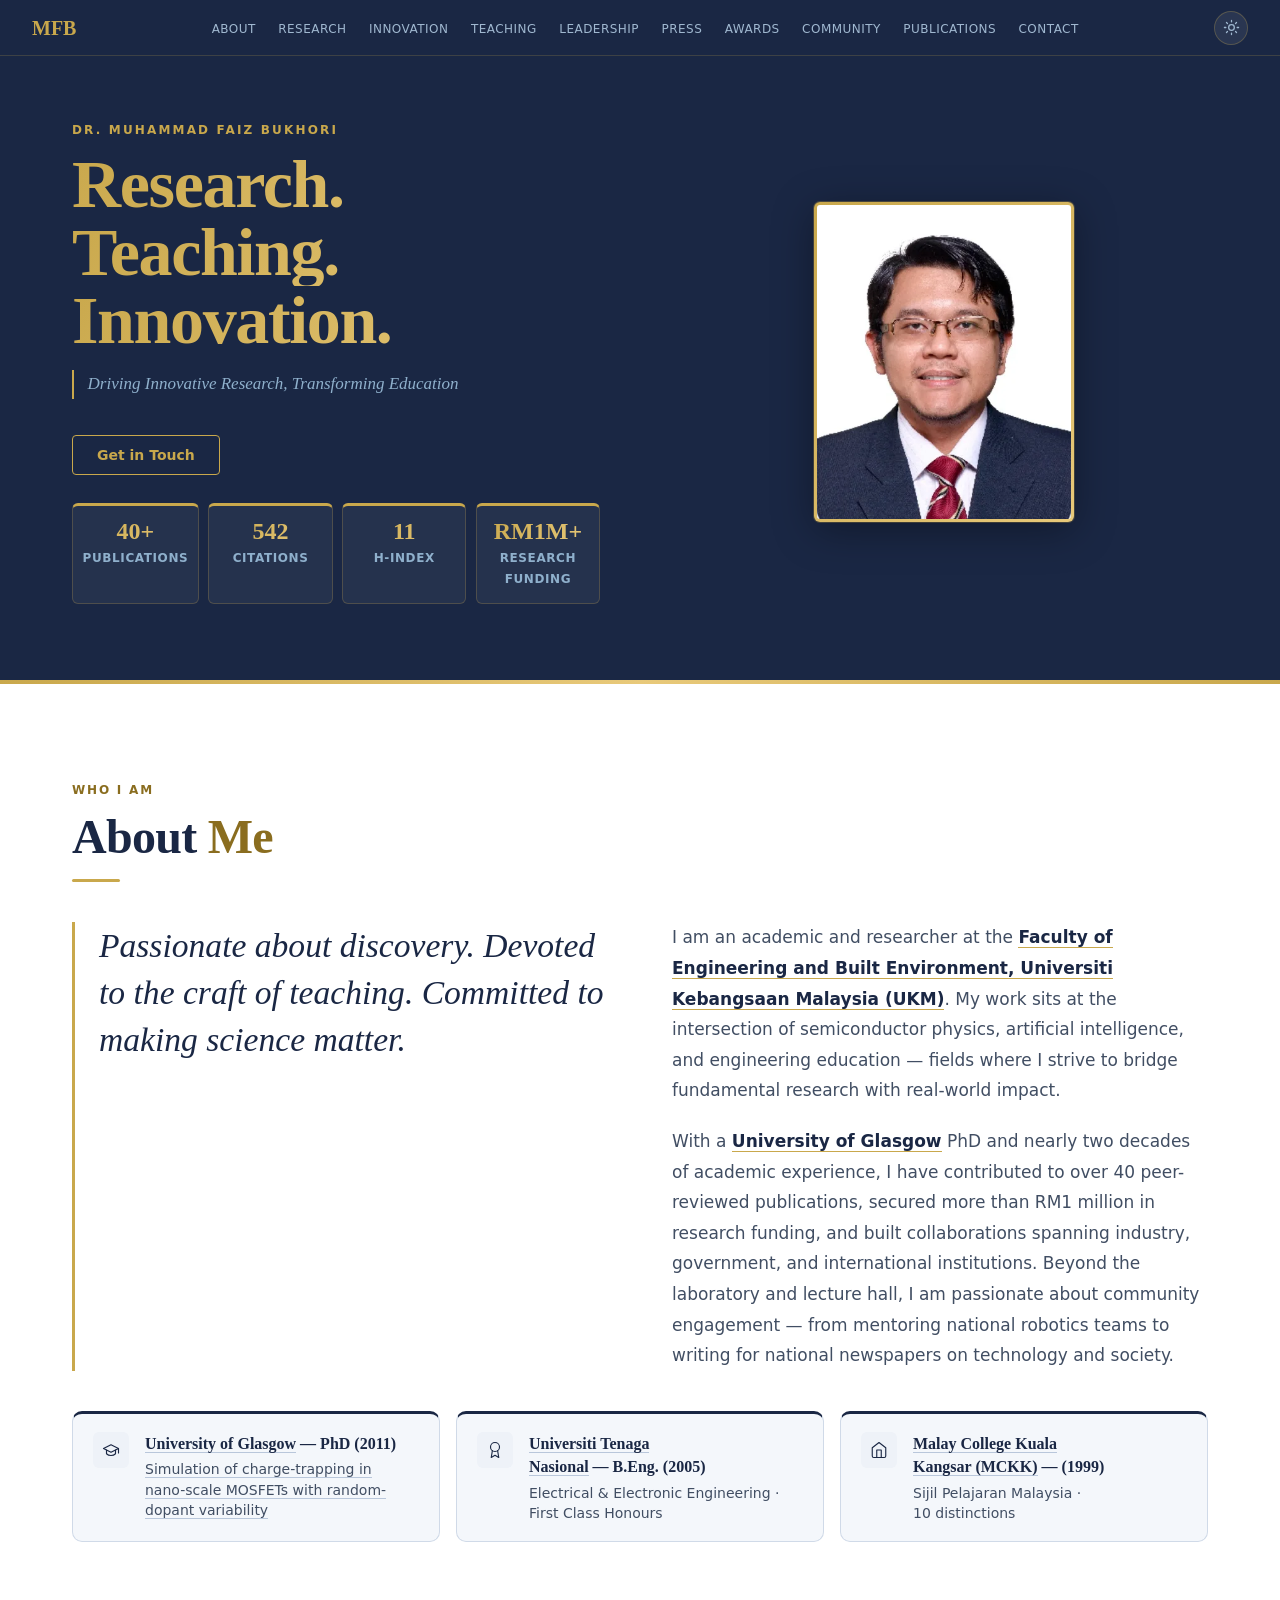
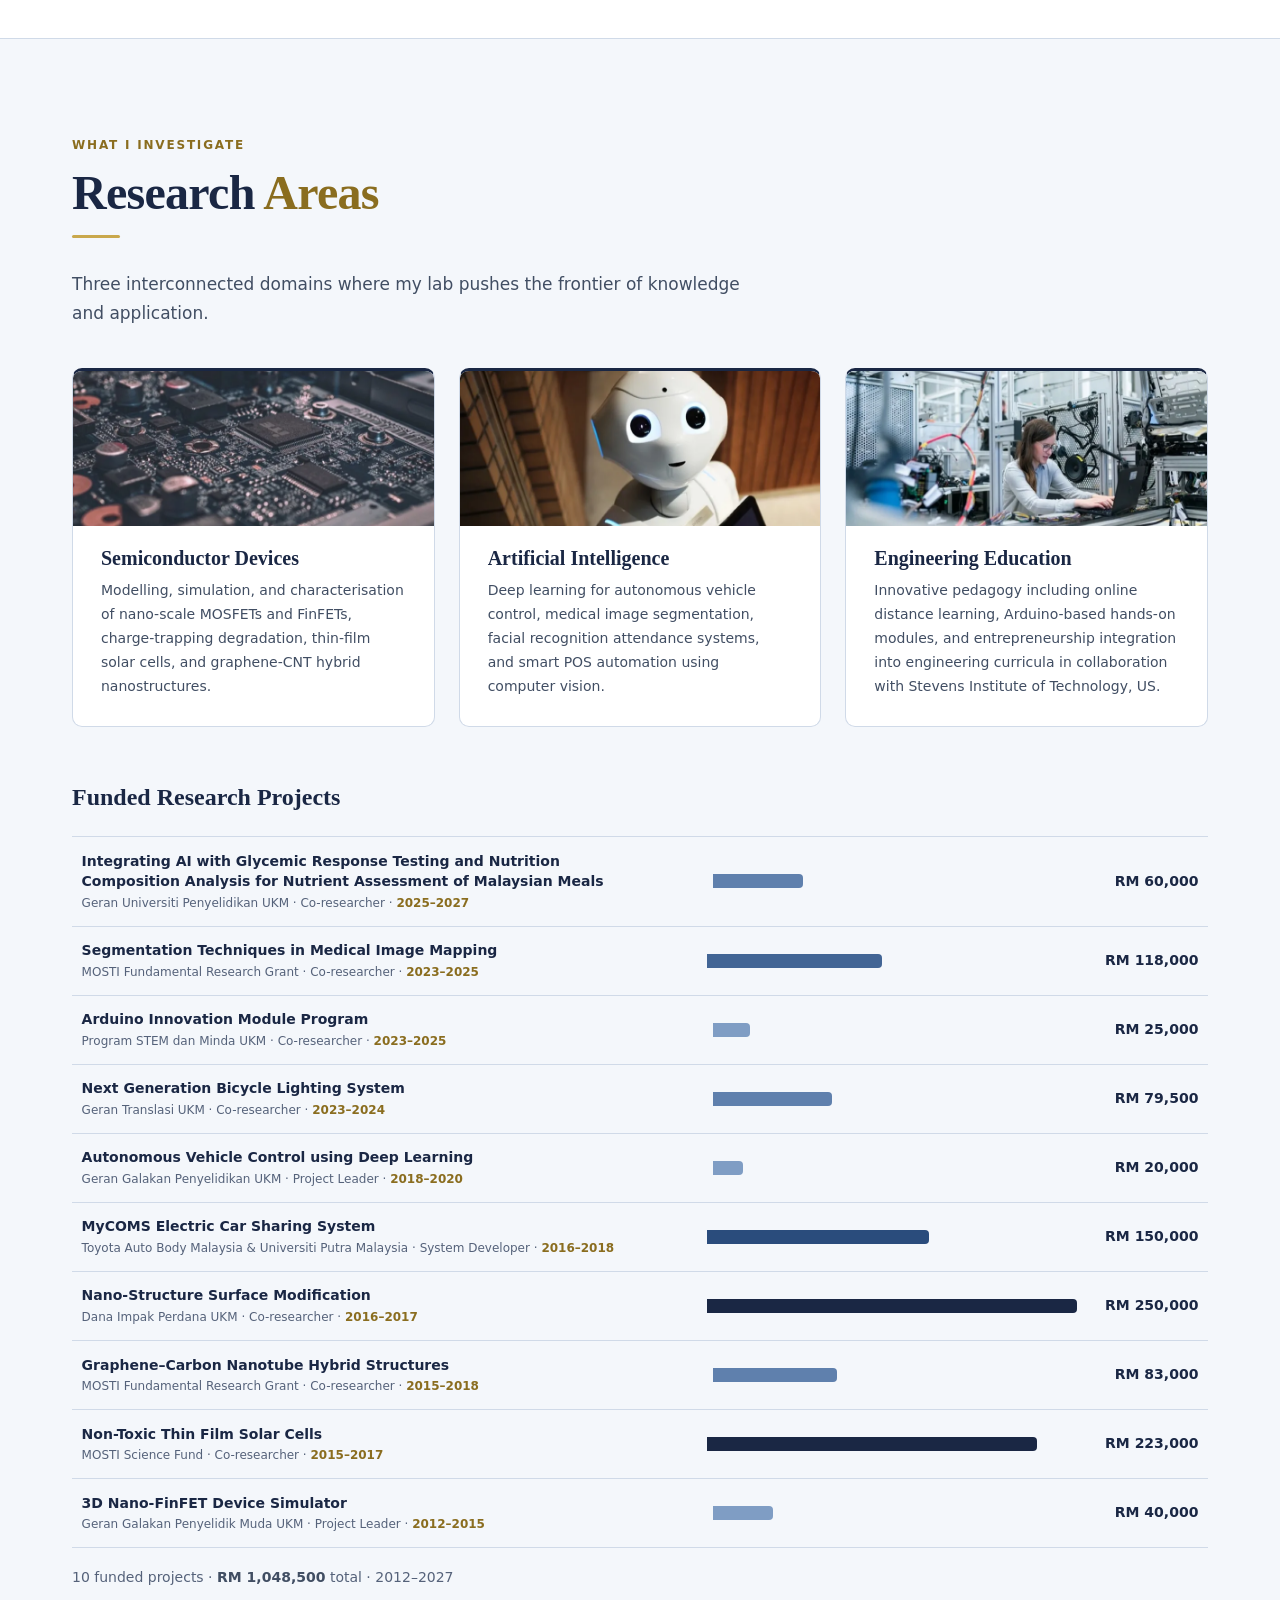
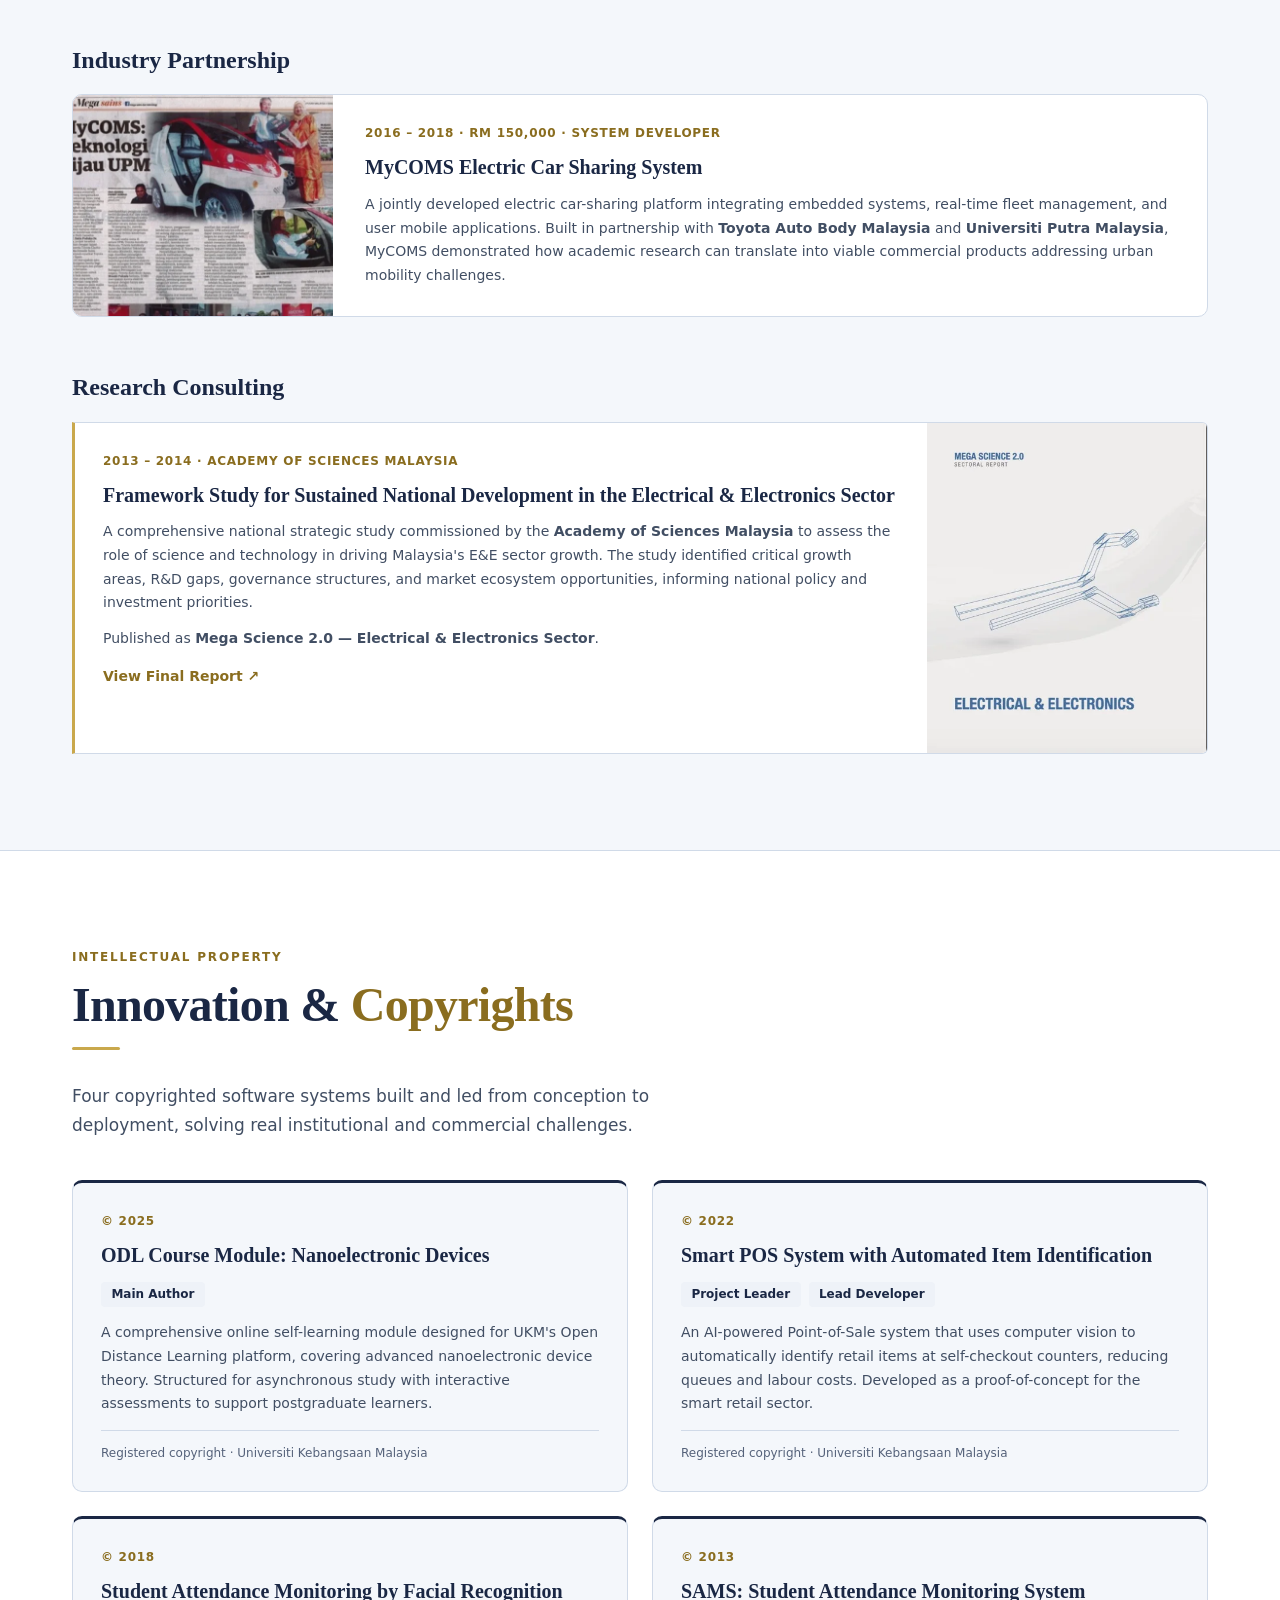
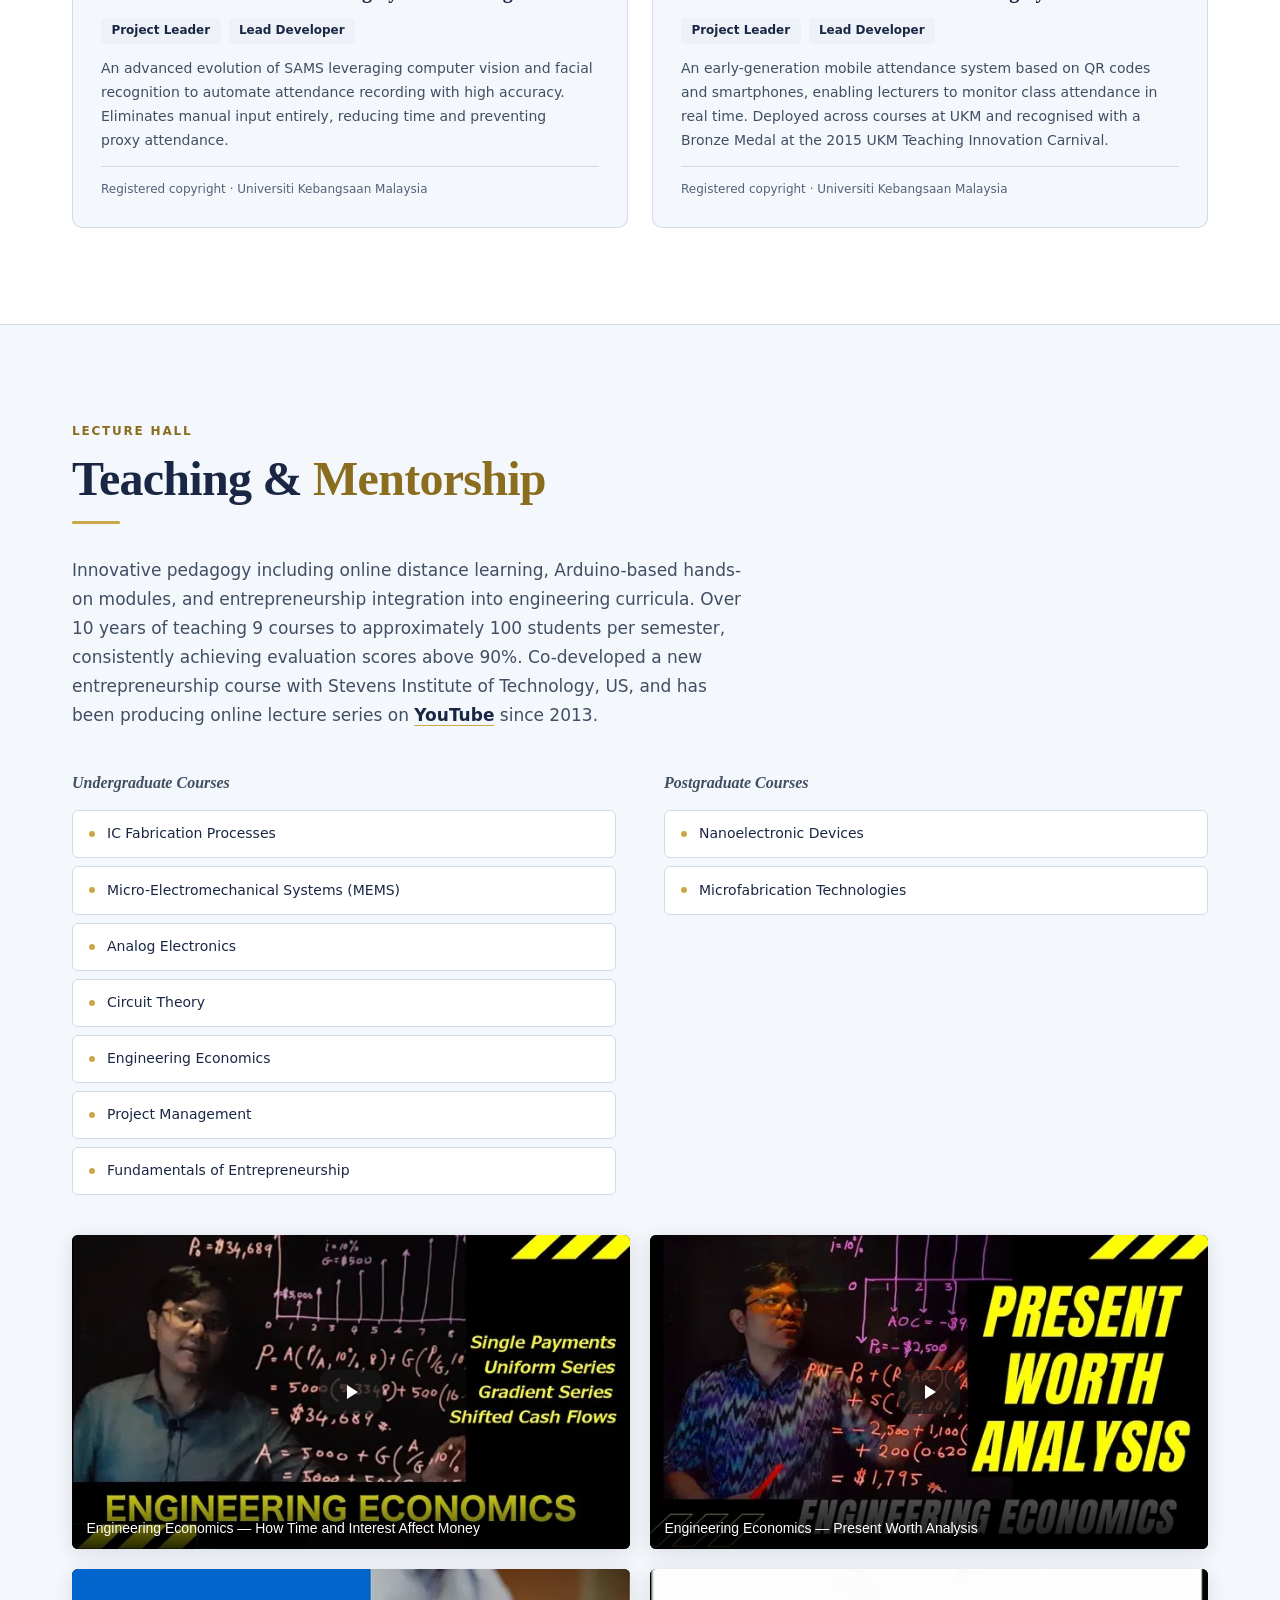
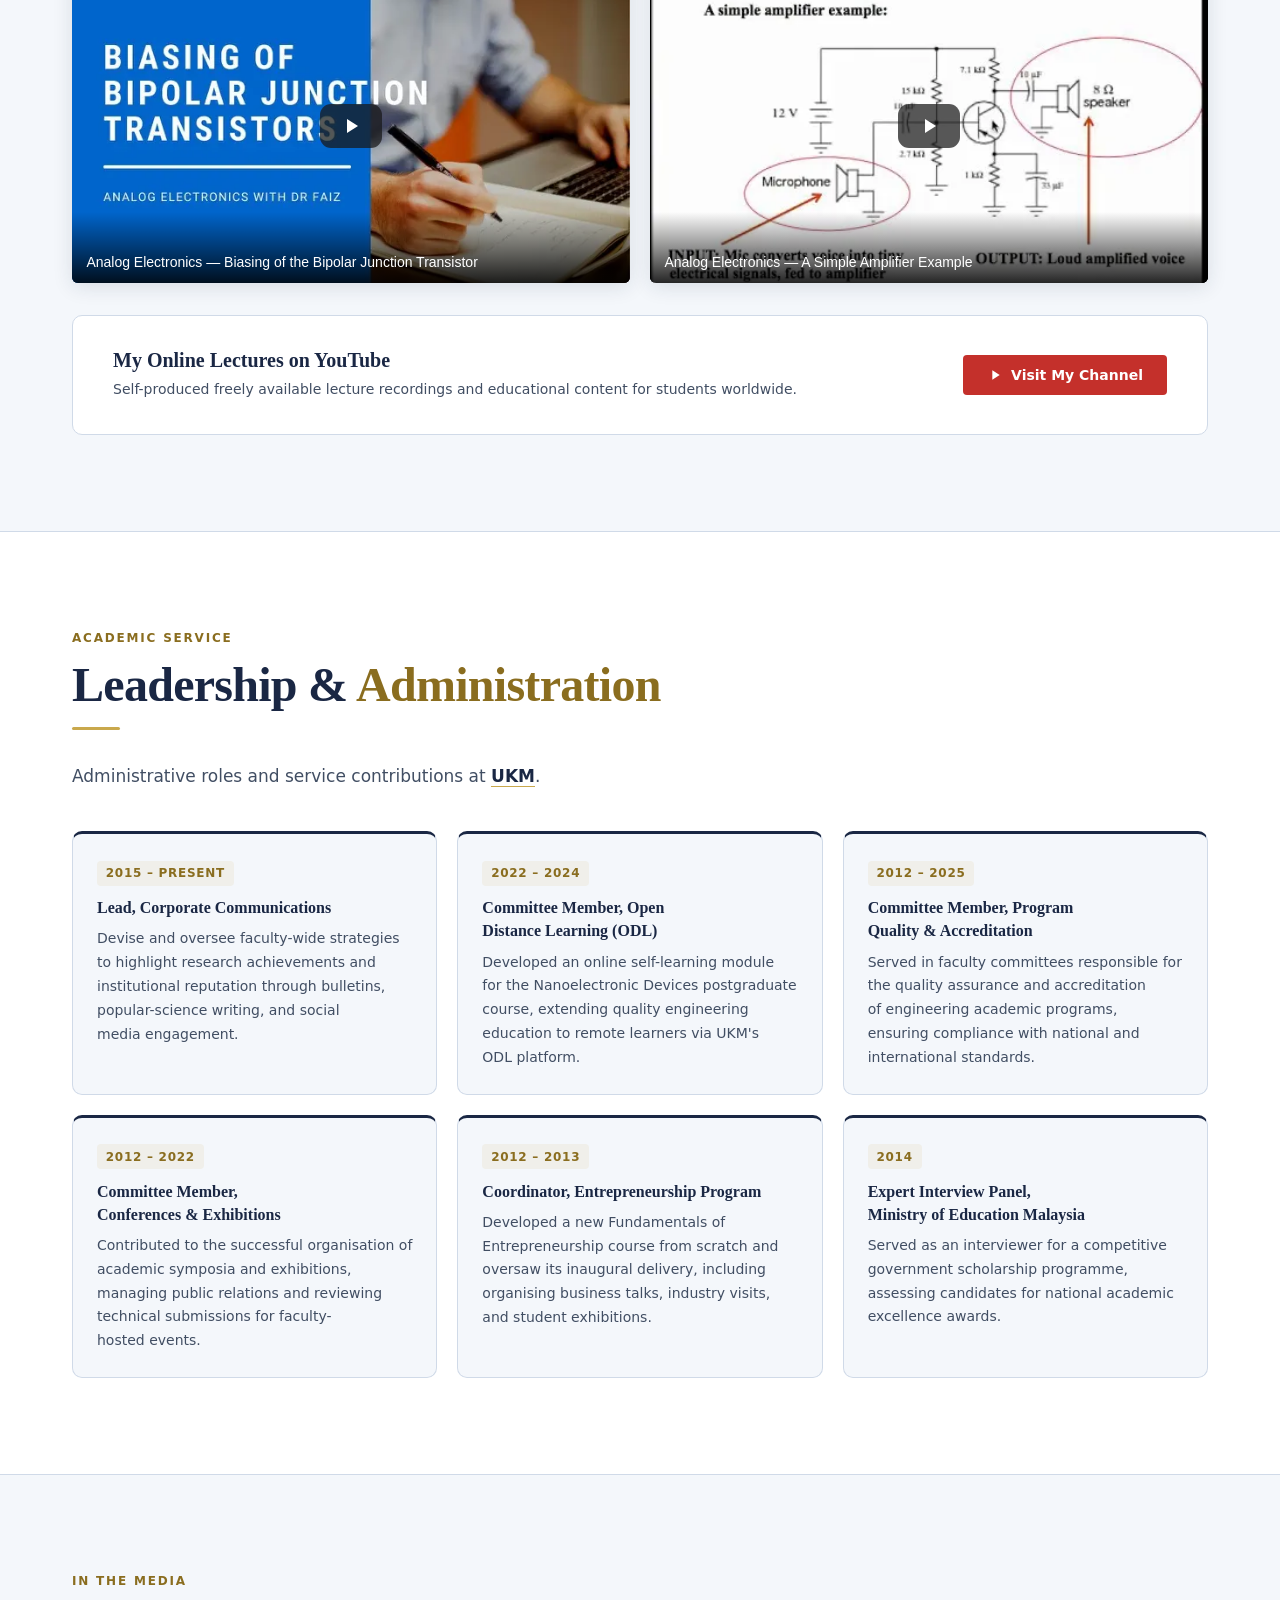
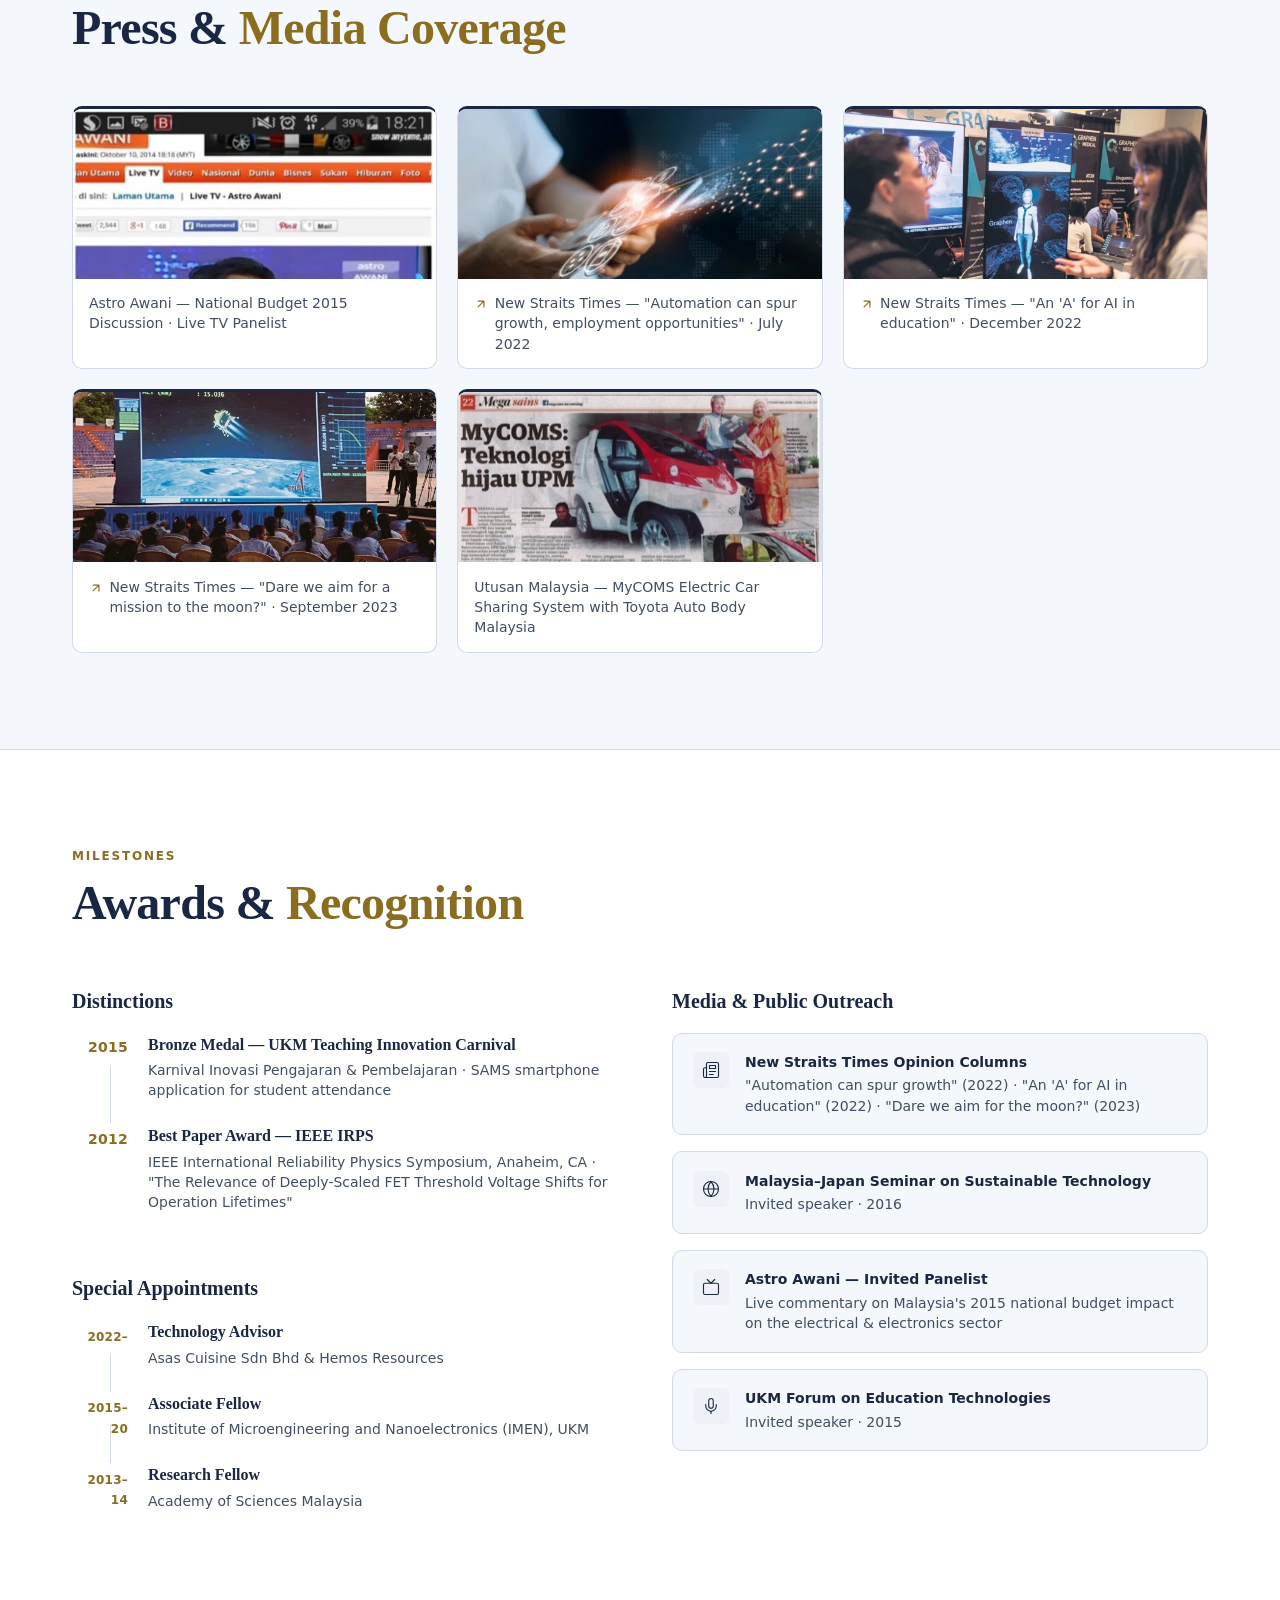
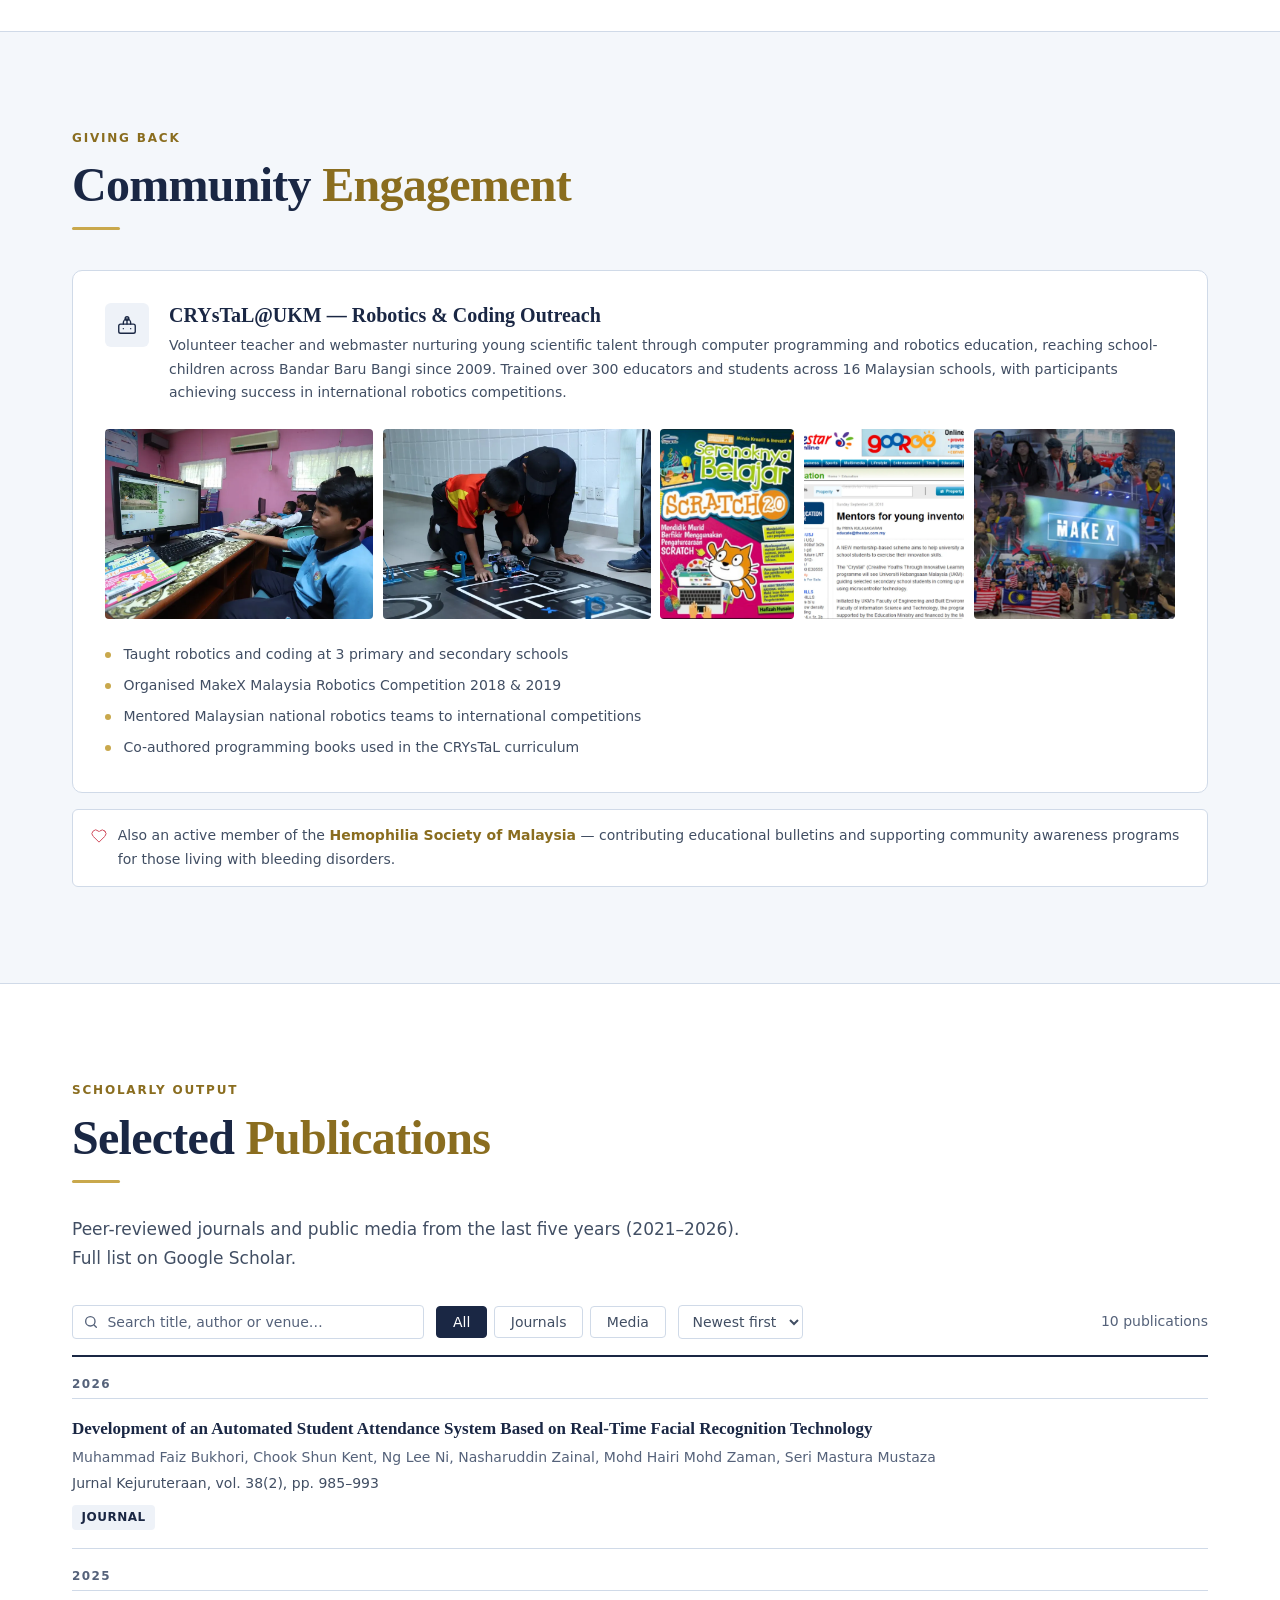
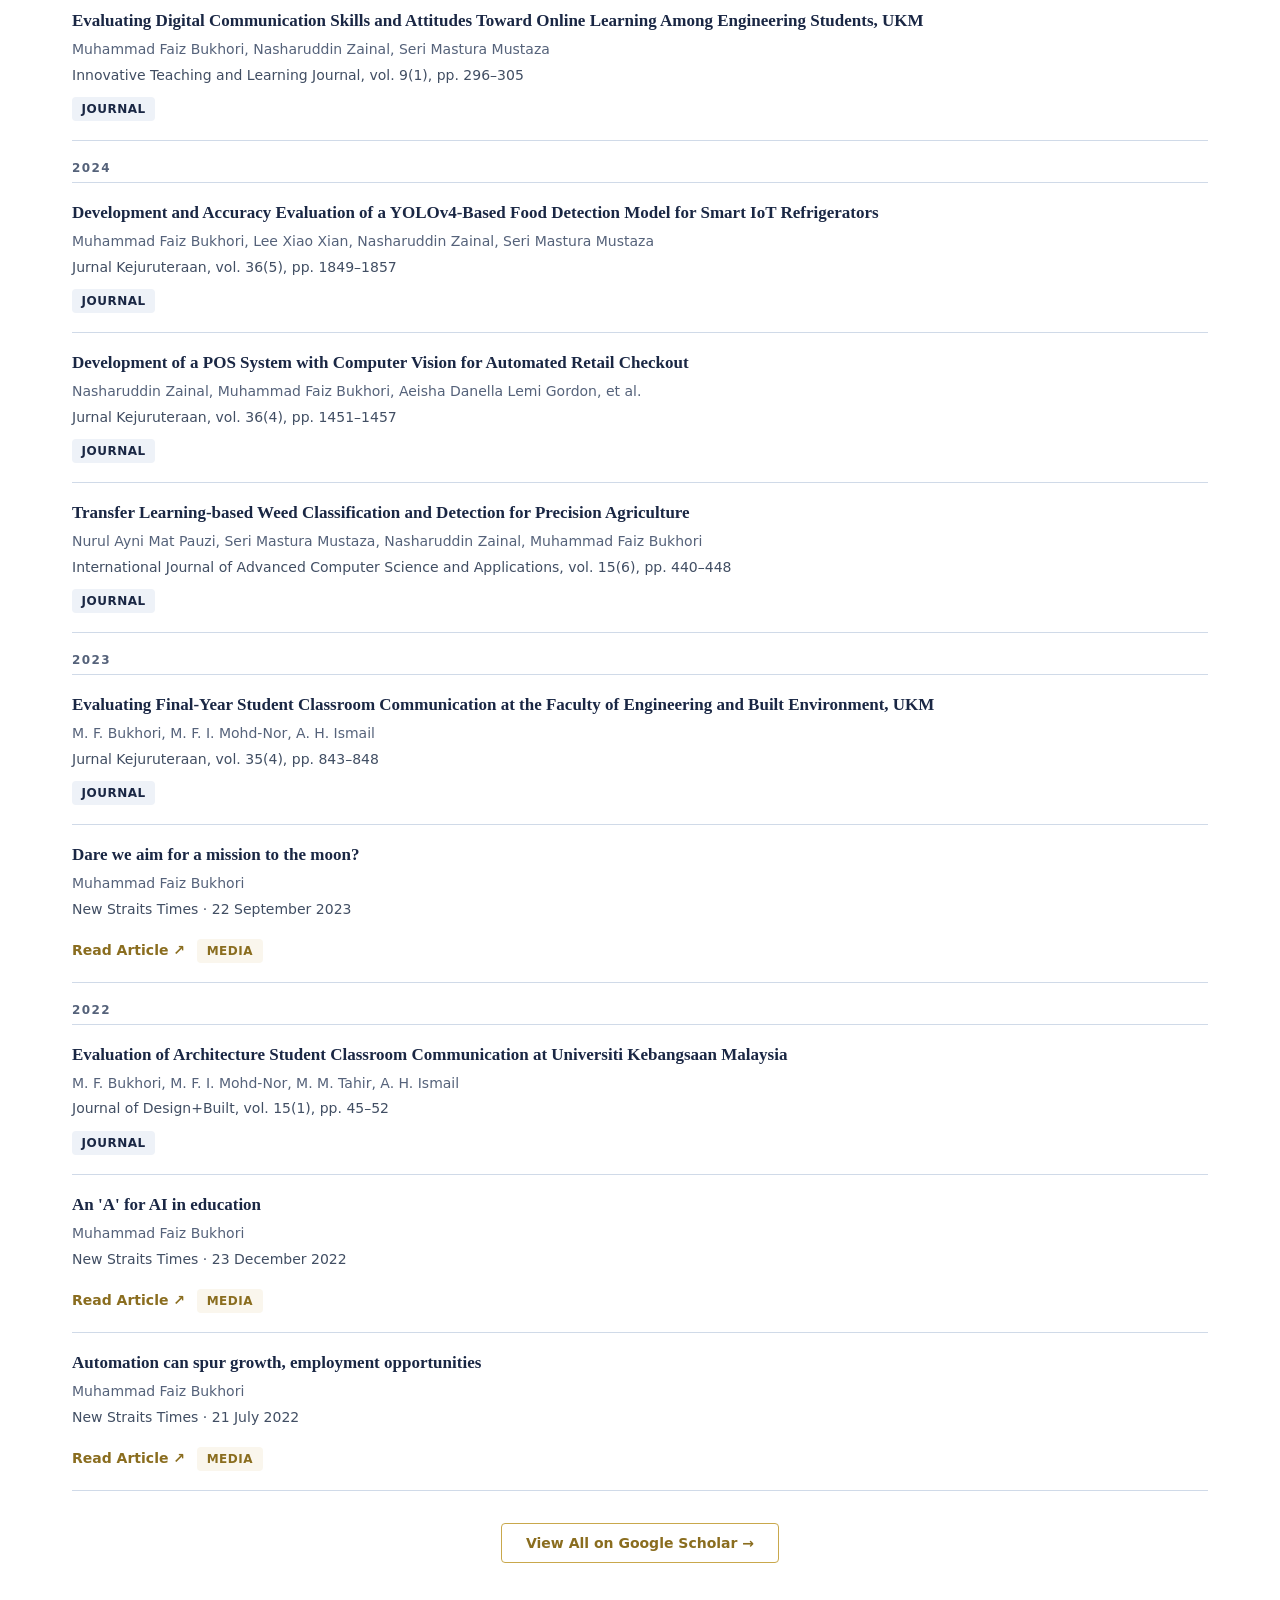
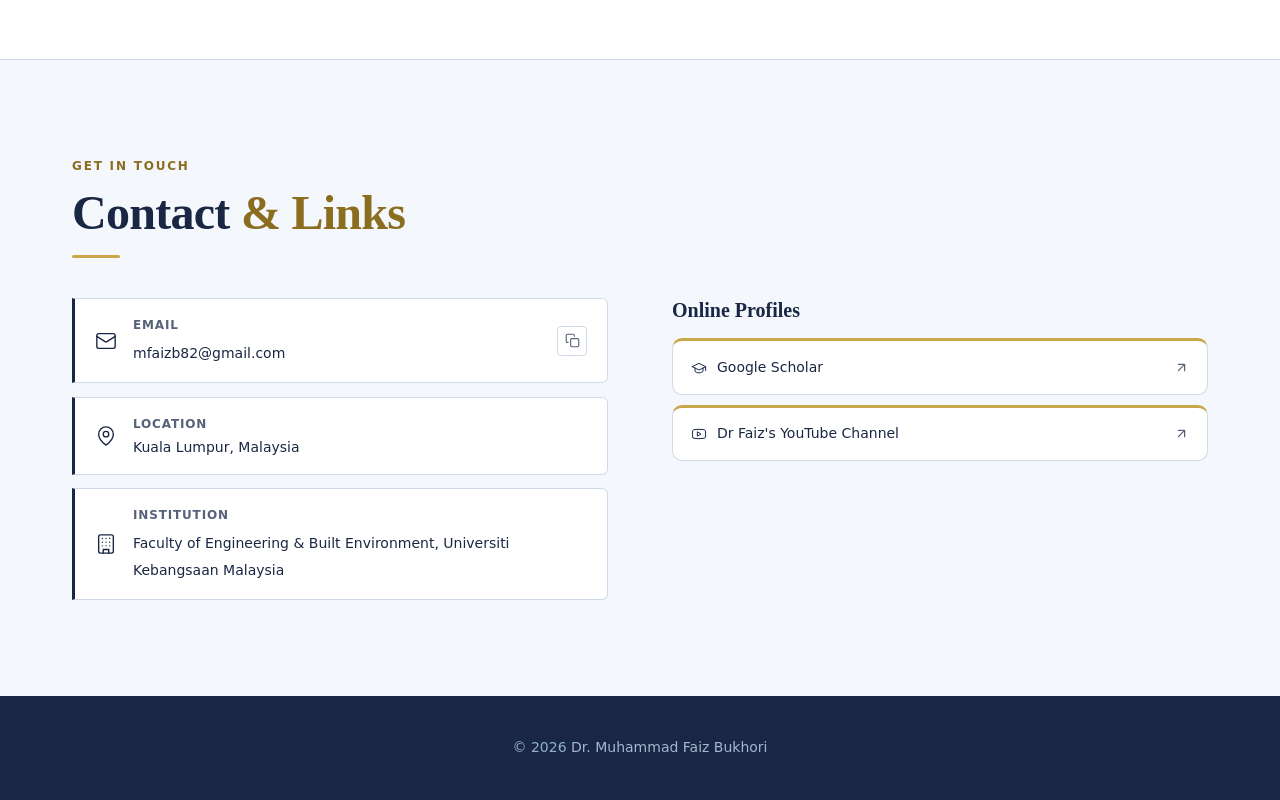
==== commit e0f868e0: "Replace project cards with a single funding list The chart and the card grid below it showed the sam" ====
--- a/index.html
+++ b/index.html
@@ -301,127 +301,107 @@
         </div>
       </div>
 
-      <!-- Funded projects -->
+      <!-- Funded projects
+           Authored in chronological order, latest first — the DOM order IS
+           the display order, so the full list is present without JS.
+           js/chart.js only sizes and colours the bars. -->
       <h3 class="projects-title fade-in">Funded Research Projects</h3>
 
-      <!-- Chart is built by js/chart.js from the data-* attributes on the
-           project cards below, so there is one source of truth. Without JS
-           this stays empty and the cards carry everything. -->
-      <div class="chart fade-in" id="fundingChart" hidden></div>
-
-      <div class="projects-grid">
-
-        <div class="card card--accent-left card--tight project-card fade-in"
-             data-amount="60000" data-start="2025" data-end="2027" data-role="Co-researcher"
-             data-short="AI &amp; Glycemic Response Testing">
-          <h4>Integrating AI with Glycemic Response Testing and Nutrition Composition Analysis for Nutrient Assessment of Malaysian Meals</h4>
-          <p class="project-funder">Geran Universiti Penyelidikan UKM · Co-researcher</p>
-          <div class="project-meta">
-            <span class="project-funding">RM 60,000</span>
-            <span class="project-years">2025 – 2027</span>
-          </div>
-        </div>
-
-        <div class="card card--accent-left card--tight project-card fade-in delay-1"
-             data-amount="118000" data-start="2023" data-end="2025" data-role="Co-researcher"
-             data-short="Medical Image Segmentation">
-          <h4>Segmentation Techniques in Medical Image Mapping</h4>
-          <p class="project-funder">MOSTI Fundamental Research Grant · Co-researcher</p>
-          <div class="project-meta">
-            <span class="project-funding">RM 118,000</span>
-            <span class="project-years">2023 – 2025</span>
-          </div>
-        </div>
-
-        <div class="card card--accent-left card--tight project-card fade-in delay-1"
-             data-amount="25000" data-start="2023" data-end="2025" data-role="Co-researcher"
-             data-short="Arduino Innovation Module">
-          <h4>Arduino Innovation Module Program</h4>
-          <p class="project-funder">Program STEM dan Minda UKM · Co-researcher</p>
-          <div class="project-meta">
-            <span class="project-funding">RM 25,000</span>
-            <span class="project-years">2023 – 2025</span>
-          </div>
-        </div>
-
-        <div class="card card--accent-left card--tight project-card fade-in delay-2"
-             data-amount="79500" data-start="2023" data-end="2024" data-role="Co-researcher"
-             data-short="Next Generation Bicycle Lighting">
-          <h4>Next Generation Bicycle Lighting System</h4>
-          <p class="project-funder">Geran Translasi UKM · Co-researcher</p>
-          <div class="project-meta">
-            <span class="project-funding">RM 79,500</span>
-            <span class="project-years">2023 – 2024</span>
-          </div>
-        </div>
-
-        <div class="card card--accent-left card--tight project-card fade-in"
-             data-amount="150000" data-start="2016" data-end="2018" data-role="System Developer"
-             data-short="MyCOMS Electric Car Sharing">
-          <h4>MyCOMS Electric Car Sharing System</h4>
-          <p class="project-funder">Toyota Auto Body Malaysia &amp; Universiti Putra Malaysia · System Developer</p>
-          <div class="project-meta">
-            <span class="project-funding">RM 150,000</span>
-            <span class="project-years">2016 – 2018</span>
-          </div>
-        </div>
-
-        <div class="card card--accent-left card--tight project-card fade-in delay-1"
-             data-amount="250000" data-start="2016" data-end="2017" data-role="Co-researcher"
-             data-short="Nano-Structure Surface Modification">
-          <h4>Nano-Structure Surface Modification</h4>
-          <p class="project-funder">Dana Impak Perdana UKM · Co-researcher</p>
-          <div class="project-meta">
-            <span class="project-funding">RM 250,000</span>
-            <span class="project-years">2016 – 2017</span>
-          </div>
-        </div>
-
-        <div class="card card--accent-left card--tight project-card fade-in delay-2"
-             data-amount="223000" data-start="2015" data-end="2017" data-role="Co-researcher"
-             data-short="Non-Toxic Thin Film Solar Cells">
-          <h4>Non-Toxic Thin Film Solar Cells</h4>
-          <p class="project-funder">MOSTI Science Fund · Co-researcher</p>
-          <div class="project-meta">
-            <span class="project-funding">RM 223,000</span>
-            <span class="project-years">2015 – 2017</span>
-          </div>
-        </div>
-
-        <div class="card card--accent-left card--tight project-card fade-in"
-             data-amount="83000" data-start="2015" data-end="2018" data-role="Co-researcher"
-             data-short="Graphene–Carbon Nanotube Hybrids">
-          <h4>Graphene–Carbon Nanotube Hybrid Structures</h4>
-          <p class="project-funder">MOSTI Fundamental Research Grant · Co-researcher</p>
-          <div class="project-meta">
-            <span class="project-funding">RM 83,000</span>
-            <span class="project-years">2015 – 2018</span>
-          </div>
-        </div>
-
-        <div class="card card--accent-left card--tight project-card fade-in delay-1"
-             data-amount="20000" data-start="2018" data-end="2020" data-role="Project Leader"
-             data-short="Autonomous Vehicle Control (Deep Learning)">
-          <h4>Autonomous Vehicle Control using Deep Learning</h4>
-          <p class="project-funder">Geran Galakan Penyelidikan UKM · Project Leader</p>
-          <div class="project-meta">
-            <span class="project-funding">RM 20,000</span>
-            <span class="project-years">2018 – 2020</span>
-          </div>
-        </div>
-
-        <div class="card card--accent-left card--tight project-card fade-in delay-2"
-             data-amount="40000" data-start="2012" data-end="2015" data-role="Project Leader"
-             data-short="3D Nano-FinFET Device Simulator">
-          <h4>3D Nano-FinFET Device Simulator</h4>
-          <p class="project-funder">Geran Galakan Penyelidik Muda UKM · Project Leader</p>
-          <div class="project-meta">
-            <span class="project-funding">RM 40,000</span>
-            <span class="project-years">2012 – 2015</span>
-          </div>
-        </div>
-
-      </div>
+      <ol class="funding-list fade-in" id="fundingList">
+
+        <li class="funding-row" data-amount="60000">
+          <div class="funding-main">
+            <h4 class="funding-title">Integrating AI with Glycemic Response Testing and Nutrition Composition Analysis for Nutrient Assessment of Malaysian Meals</h4>
+            <p class="funding-meta">Geran Universiti Penyelidikan UKM · Co-researcher · <span class="funding-years">2025–2027</span></p>
+          </div>
+          <div class="funding-track"><span class="funding-bar"></span></div>
+          <p class="funding-value">RM 60,000</p>
+        </li>
+
+        <li class="funding-row" data-amount="118000">
+          <div class="funding-main">
+            <h4 class="funding-title">Segmentation Techniques in Medical Image Mapping</h4>
+            <p class="funding-meta">MOSTI Fundamental Research Grant · Co-researcher · <span class="funding-years">2023–2025</span></p>
+          </div>
+          <div class="funding-track"><span class="funding-bar"></span></div>
+          <p class="funding-value">RM 118,000</p>
+        </li>
+
+        <li class="funding-row" data-amount="25000">
+          <div class="funding-main">
+            <h4 class="funding-title">Arduino Innovation Module Program</h4>
+            <p class="funding-meta">Program STEM dan Minda UKM · Co-researcher · <span class="funding-years">2023–2025</span></p>
+          </div>
+          <div class="funding-track"><span class="funding-bar"></span></div>
+          <p class="funding-value">RM 25,000</p>
+        </li>
+
+        <li class="funding-row" data-amount="79500">
+          <div class="funding-main">
+            <h4 class="funding-title">Next Generation Bicycle Lighting System</h4>
+            <p class="funding-meta">Geran Translasi UKM · Co-researcher · <span class="funding-years">2023–2024</span></p>
+          </div>
+          <div class="funding-track"><span class="funding-bar"></span></div>
+          <p class="funding-value">RM 79,500</p>
+        </li>
+
+        <li class="funding-row" data-amount="20000">
+          <div class="funding-main">
+            <h4 class="funding-title">Autonomous Vehicle Control using Deep Learning</h4>
+            <p class="funding-meta">Geran Galakan Penyelidikan UKM · Project Leader · <span class="funding-years">2018–2020</span></p>
+          </div>
+          <div class="funding-track"><span class="funding-bar"></span></div>
+          <p class="funding-value">RM 20,000</p>
+        </li>
+
+        <li class="funding-row" data-amount="150000">
+          <div class="funding-main">
+            <h4 class="funding-title">MyCOMS Electric Car Sharing System</h4>
+            <p class="funding-meta">Toyota Auto Body Malaysia &amp; Universiti Putra Malaysia · System Developer · <span class="funding-years">2016–2018</span></p>
+          </div>
+          <div class="funding-track"><span class="funding-bar"></span></div>
+          <p class="funding-value">RM 150,000</p>
+        </li>
+
+        <li class="funding-row" data-amount="250000">
+          <div class="funding-main">
+            <h4 class="funding-title">Nano-Structure Surface Modification</h4>
+            <p class="funding-meta">Dana Impak Perdana UKM · Co-researcher · <span class="funding-years">2016–2017</span></p>
+          </div>
+          <div class="funding-track"><span class="funding-bar"></span></div>
+          <p class="funding-value">RM 250,000</p>
+        </li>
+
+        <li class="funding-row" data-amount="83000">
+          <div class="funding-main">
+            <h4 class="funding-title">Graphene–Carbon Nanotube Hybrid Structures</h4>
+            <p class="funding-meta">MOSTI Fundamental Research Grant · Co-researcher · <span class="funding-years">2015–2018</span></p>
+          </div>
+          <div class="funding-track"><span class="funding-bar"></span></div>
+          <p class="funding-value">RM 83,000</p>
+        </li>
+
+        <li class="funding-row" data-amount="223000">
+          <div class="funding-main">
+            <h4 class="funding-title">Non-Toxic Thin Film Solar Cells</h4>
+            <p class="funding-meta">MOSTI Science Fund · Co-researcher · <span class="funding-years">2015–2017</span></p>
+          </div>
+          <div class="funding-track"><span class="funding-bar"></span></div>
+          <p class="funding-value">RM 223,000</p>
+        </li>
+
+        <li class="funding-row" data-amount="40000">
+          <div class="funding-main">
+            <h4 class="funding-title">3D Nano-FinFET Device Simulator</h4>
+            <p class="funding-meta">Geran Galakan Penyelidik Muda UKM · Project Leader · <span class="funding-years">2012–2015</span></p>
+          </div>
+          <div class="funding-track"><span class="funding-bar"></span></div>
+          <p class="funding-value">RM 40,000</p>
+        </li>
+
+      </ol>
+
+      <p class="funding-total fade-in" id="fundingTotal">10 funded projects · <strong>RM 1,048,500</strong> total · 2012–2027</p>
 
       <!-- Industry-University Collaboration -->
       <h3 class="projects-title fade-in">Industry Partnership</h3>
--- a/css/components.css
+++ b/css/components.css
@@ -581,99 +581,111 @@
 }
 
 /* ============================================================
-   FUNDING CHART
-   Form: magnitude comparison -> horizontal bars, sorted desc.
-   Colour: one navy hue, sequential (darker = larger). One series,
-   so no legend. Values are direct-labelled, so no axis or grid —
-   they would only repeat what the labels already say.
-   ============================================================ */
-.chart {
-  margin: 0 0 2rem;
-}
-.chart-list {
+   FUNDING LIST
+   The section's only listing: project, funder/role/years, a
+   proportional bar, and the amount.
+
+   Rows are in chronological order, so bar order carries no meaning —
+   magnitude is read from bar length plus the sequential navy ramp
+   (darker = larger). Amounts are direct-labelled, so there is no axis
+   or gridline; they would only restate the labels.
+   ============================================================ */
+.funding-list {
   display: flex;
   flex-direction: column;
-  gap: 2px; /* the 2px surface gap between adjacent marks */
   list-style: none;
-}
-.chart-row {
+  margin-top: 1.5rem;
+  border-top: 1px solid var(--divider);
+}
+
+.funding-row {
   display: grid;
-  grid-template-columns: minmax(0, 17rem) minmax(0, 1fr) auto;
+  grid-template-columns: minmax(0, 1fr) minmax(5rem, 0.62fr) auto;
   align-items: center;
-  gap: 0 1rem;
-  padding: 0.4rem 0.5rem;
-  border-radius: var(--radius-s);
+  gap: 0 1.75rem;
+  padding: 0.85rem 0.6rem;
+  border-bottom: 1px solid var(--divider);
   transition: background var(--dur-fast) ease;
 }
-.chart-row:hover {
+.funding-row:hover {
   background: var(--bg-sunken);
 }
-.chart-name {
-  font-size: var(--step--1);
+
+.funding-title {
+  font-family: var(--font);
+  font-size: var(--step--1);
+  font-weight: 600;
+  line-height: var(--lh-snug);
   color: var(--text);
-  line-height: var(--lh-snug);
-  overflow: hidden;
-  display: -webkit-box;
-  -webkit-line-clamp: 2;
-  -webkit-box-orient: vertical;
-}
-.chart-years {
+  margin-bottom: 0.2rem;
+}
+
+.funding-meta {
   font-size: var(--step--2);
   color: var(--text-3);
+  line-height: var(--lh-snug);
+}
+.funding-years {
   font-variant-numeric: tabular-nums;
-}
-.chart-track {
+  color: var(--gold-ink);
+  font-weight: 600;
+}
+
+.funding-track {
   position: relative;
   height: 14px;
   min-width: 0;
 }
-.chart-bar {
+.funding-bar {
   position: absolute;
   inset: 0 auto 0 0;
   width: 0; /* js/chart.js grows this to the real value when in view */
   background: var(--bar, var(--viz-3));
   /* anchored at the baseline, rounded only at the data end */
   border-radius: 0 4px 4px 0;
-  transform-origin: 0 50%;
   transition: width var(--dur-slow) cubic-bezier(0.22, 1, 0.36, 1);
 }
-.chart-value {
-  font-size: var(--step--1);
-  font-weight: 600;
+
+.funding-value {
+  font-size: var(--step--1);
+  font-weight: 700;
   color: var(--text);
   font-variant-numeric: tabular-nums;
   white-space: nowrap;
-}
-.chart-caption {
-  margin-top: 1rem;
+  text-align: right;
+}
+
+.funding-total {
+  margin-top: 1.1rem;
   font-size: var(--step--1);
   color: var(--text-3);
 }
-.chart-caption strong {
+.funding-total strong {
   color: var(--text-2);
 }
 
-/* Narrow: name and value share the first row, the bar spans beneath.
-   Cells are placed explicitly — a full-width track breaks auto-placement
-   and collapses the value column to zero width. */
-@media (max-width: 700px) {
-  .chart-row {
-    grid-template-columns: 1fr auto;
-    gap: 0.35rem 0.75rem;
-    padding: 0.6rem 0.5rem;
+/* Narrow: title and amount share the top row, the bar spans beneath.
+   Cells are placed explicitly — a full-width track breaks grid
+   auto-placement and collapses the amount column to zero width. */
+@media (max-width: 720px) {
+  .funding-row {
+    grid-template-columns: minmax(0, 1fr) auto;
+    gap: 0.5rem 1rem;
+    padding: 0.9rem 0.6rem;
   }
-  .chart-label {
+  .funding-main {
     grid-column: 1;
     grid-row: 1;
   }
-  .chart-value {
+  .funding-value {
     grid-column: 2;
     grid-row: 1;
     align-self: start;
   }
-  .chart-track {
+  .funding-track {
     grid-column: 1 / -1;
     grid-row: 2;
+    height: 12px;
   }
 }
 
--- a/css/sections.css
+++ b/css/sections.css
@@ -265,43 +265,6 @@
   font-size: var(--step-3);
   margin: 3.5rem 0 1.25rem;
 }
-.projects-grid {
-  display: grid;
-  grid-template-columns: repeat(3, 1fr);
-  gap: 1rem;
-}
-.project-card h4 {
-  font-size: var(--step--1);
-  font-family: var(--font);
-  font-weight: 600;
-  line-height: var(--lh-snug);
-  margin-bottom: 0.35rem;
-}
-.project-funder {
-  font-size: var(--step--2);
-  color: var(--text-3);
-  margin-bottom: 0.55rem;
-  line-height: var(--lh-snug);
-}
-.project-meta {
-  display: flex;
-  justify-content: space-between;
-  align-items: center;
-  gap: 0.75rem;
-}
-.project-funding {
-  font-size: var(--step--1);
-  font-weight: 700;
-  color: var(--text);
-  font-variant-numeric: tabular-nums;
-}
-.project-years {
-  font-size: var(--step--2);
-  font-weight: 600;
-  color: var(--gold-ink);
-  font-variant-numeric: tabular-nums;
-}
-
 .collab-card {
   display: grid;
   grid-template-columns: 260px 1fr;
@@ -910,9 +873,6 @@
   .admin-grid {
     grid-template-columns: repeat(2, 1fr);
   }
-  .projects-grid {
-    grid-template-columns: repeat(2, 1fr);
-  }
   .awards-layout {
     gap: 2.5rem;
   }
@@ -974,7 +934,6 @@
     gap: 2rem;
   }
   .research-areas,
-  .projects-grid,
   .ip-grid,
   .admin-grid,
   .yt-gallery,
--- a/css/print.css
+++ b/css/print.css
@@ -95,9 +95,8 @@
 .card,
 .pub-card,
 .timeline-item,
-.chart-row,
+.funding-row,
 .media-item,
-.project-card,
 .ip-card,
 .admin-card {
   break-inside: avoid;
@@ -141,6 +140,16 @@
 .gold-line {
   height: 1.5px;
   background: #000;
+}
+
+/* The funding bars carry no ink once backgrounds are stripped, so the
+   list prints as a clean project/amount table. */
+.funding-track {
+  display: none !important;
+}
+.funding-row {
+  grid-template-columns: 1fr auto !important;
+  padding: 0.25rem 0 !important;
 }
 
 /* Grids collapse to fewer, denser columns. */
@@ -151,10 +160,6 @@
   grid-template-columns: 1fr 1fr !important;
   gap: 0.5rem !important;
 }
-.projects-grid {
-  grid-template-columns: 1fr 1fr !important;
-  gap: 0.5rem !important;
-}
 .press-grid,
 .crystal-gallery {
   display: none !important;
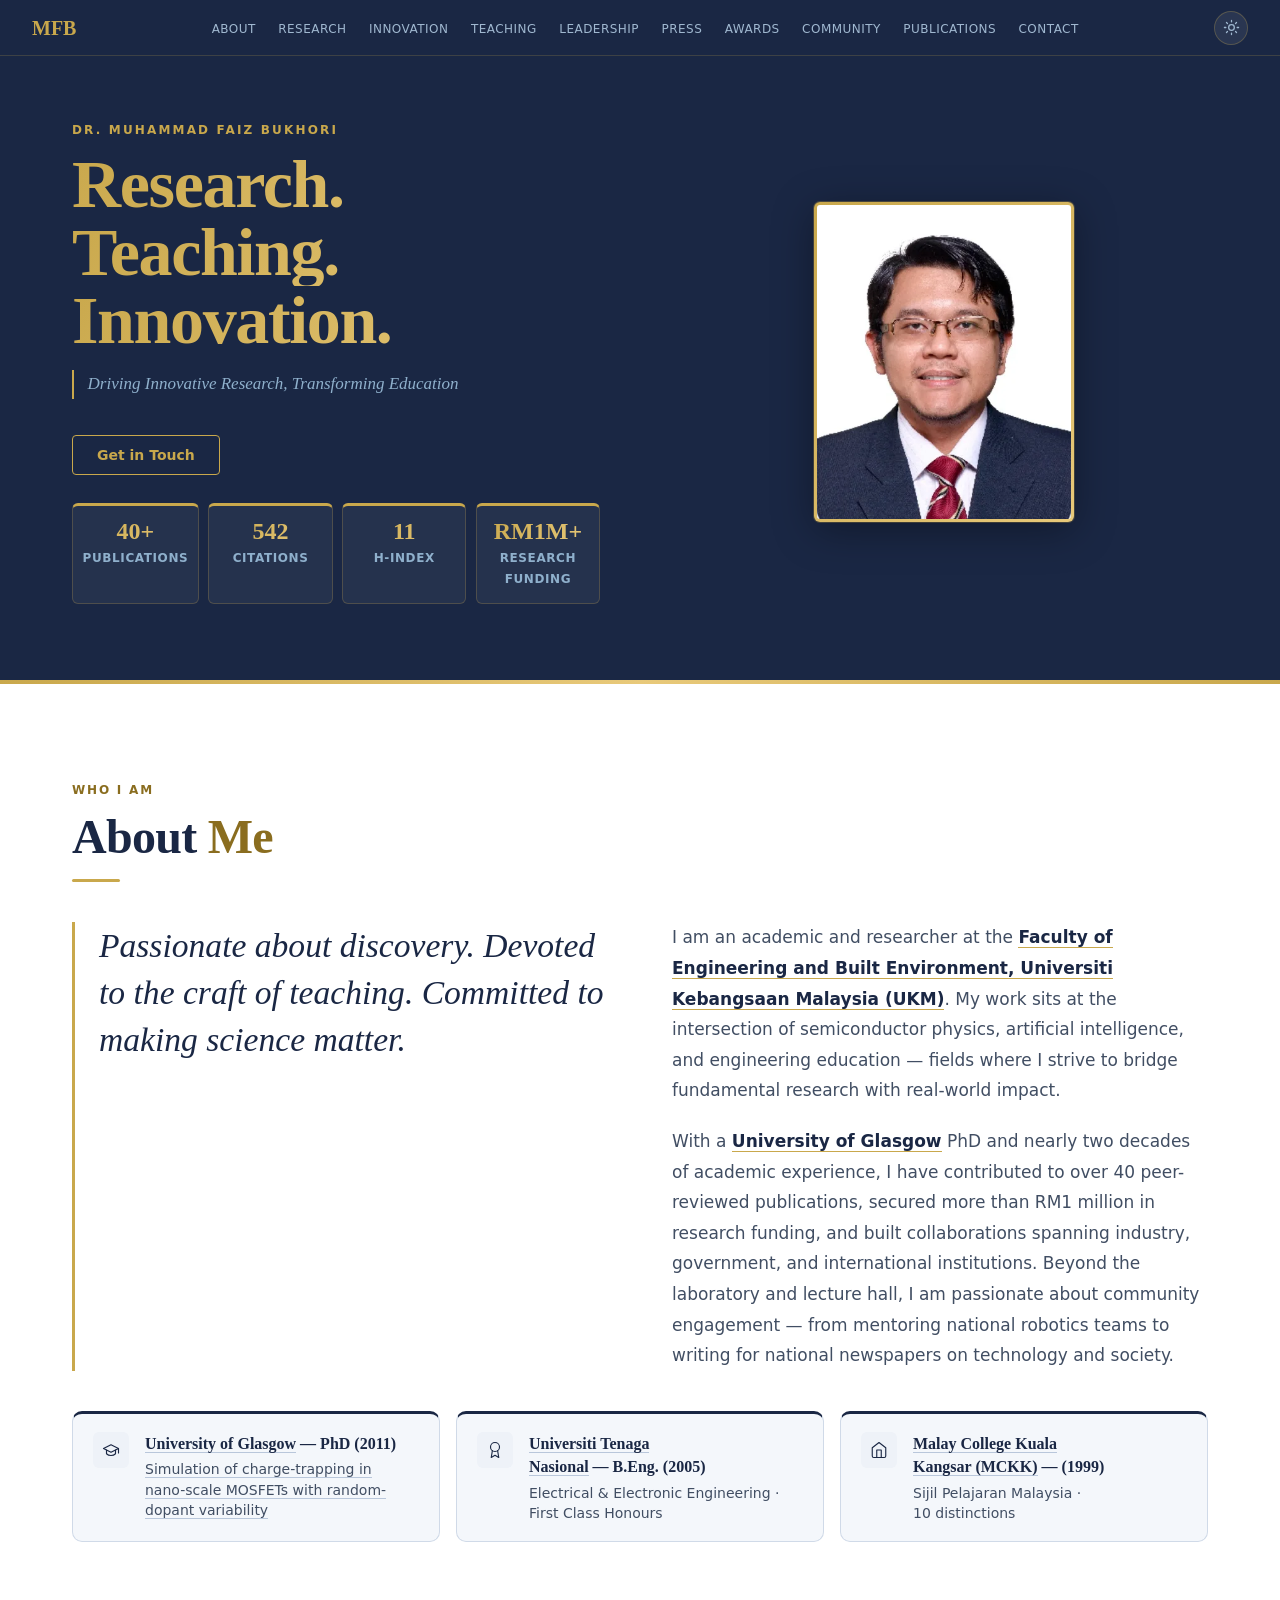
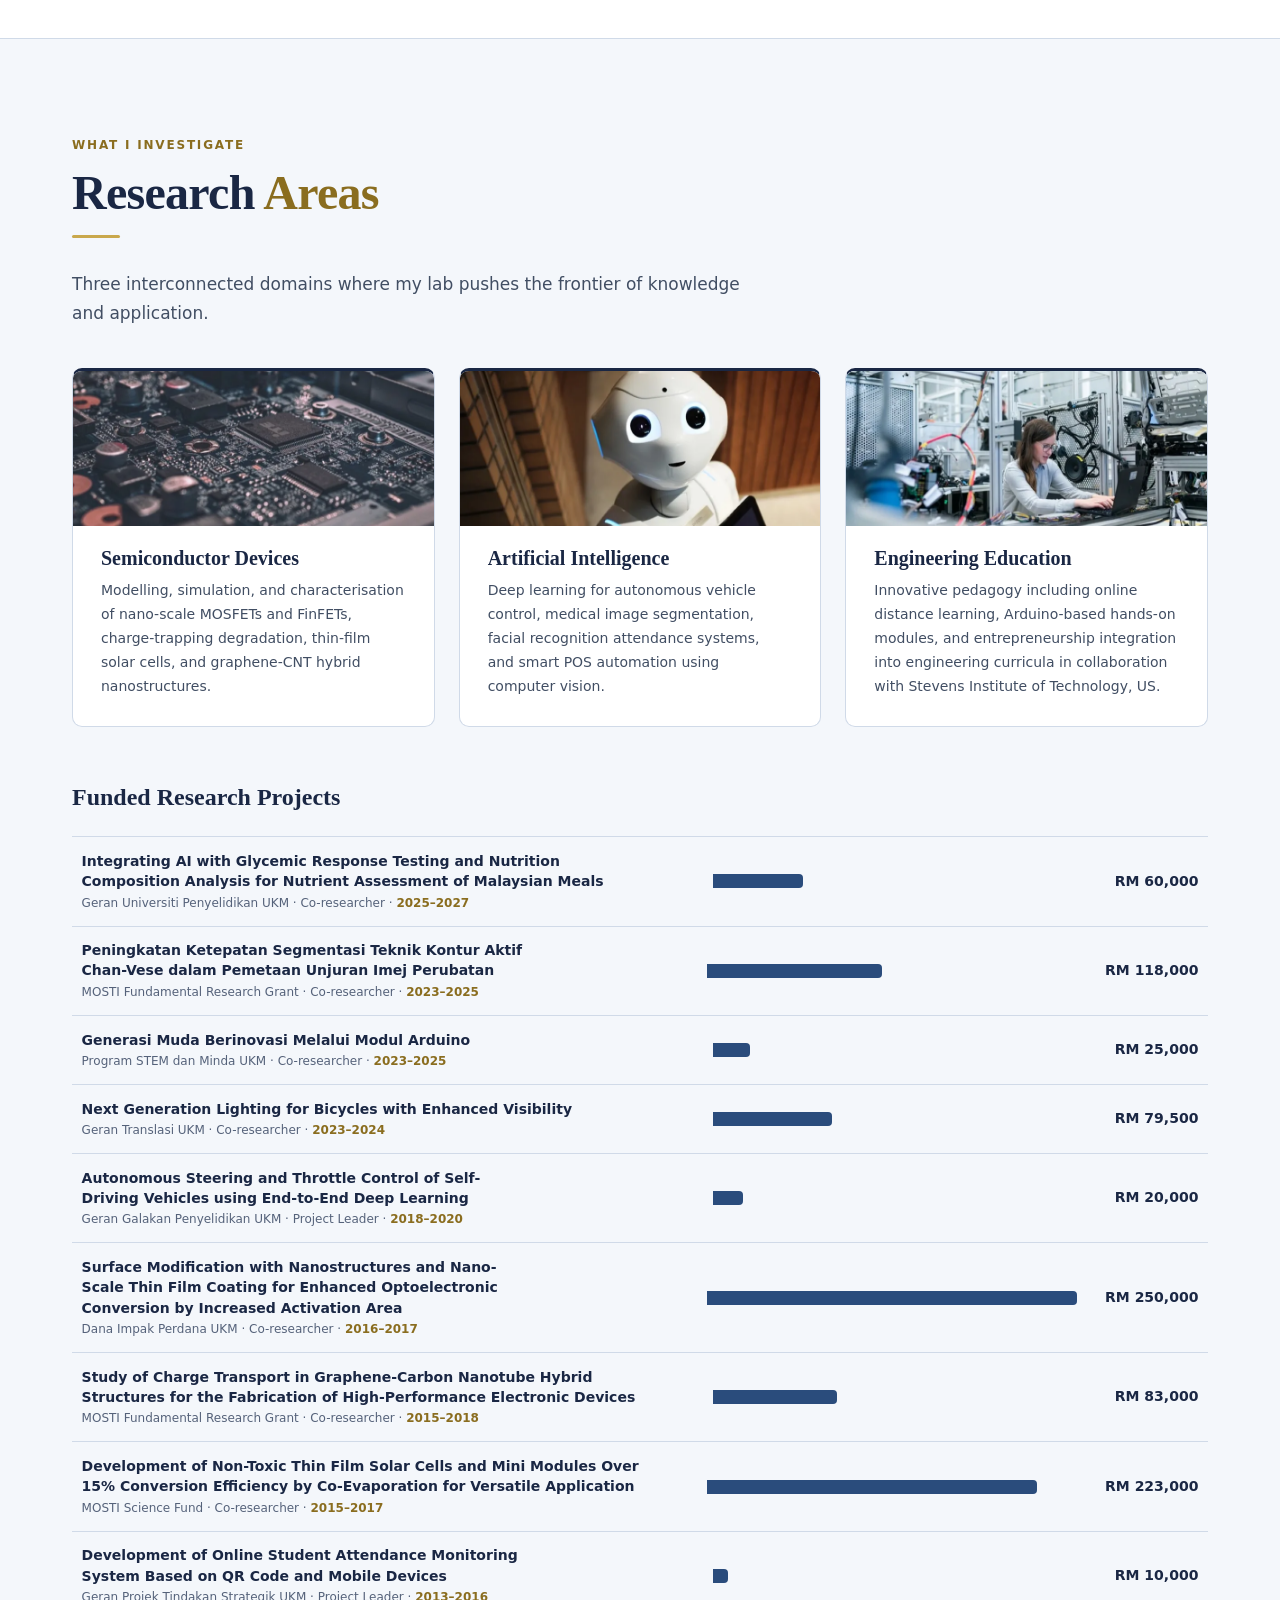
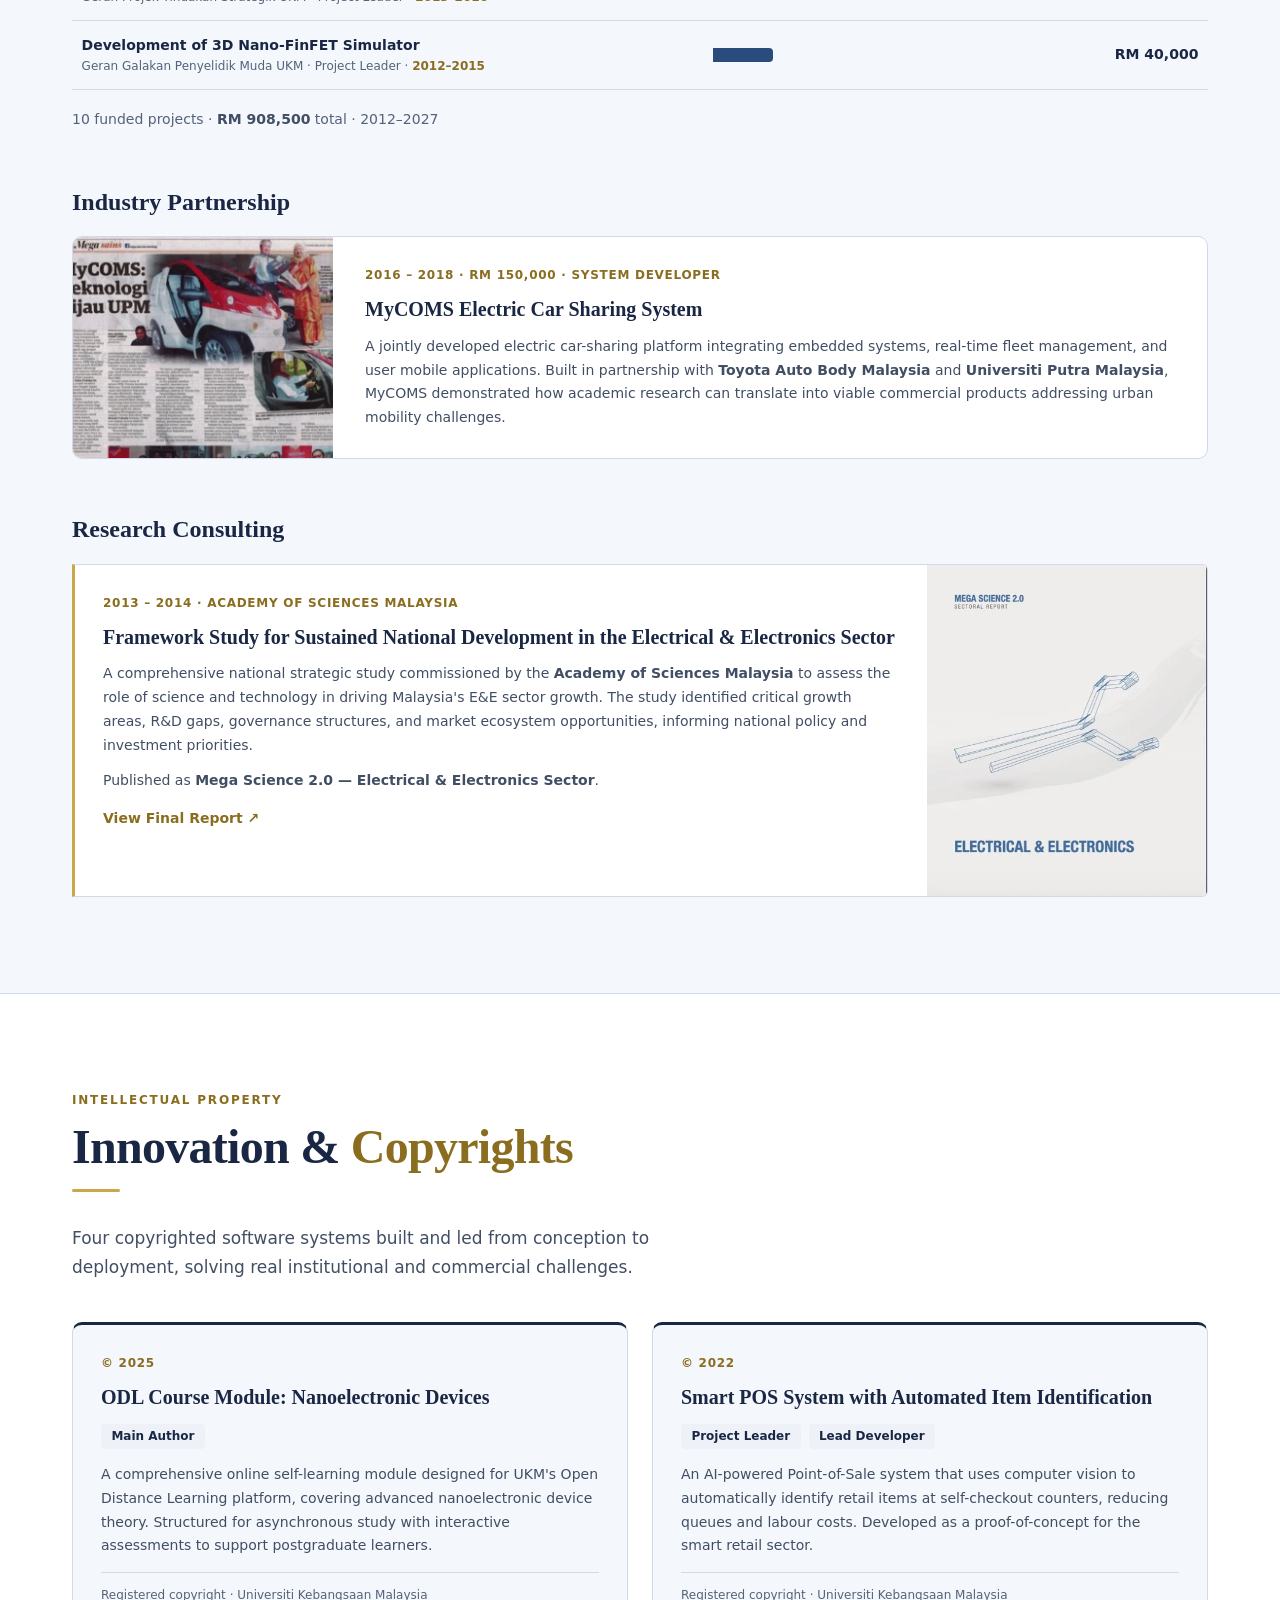
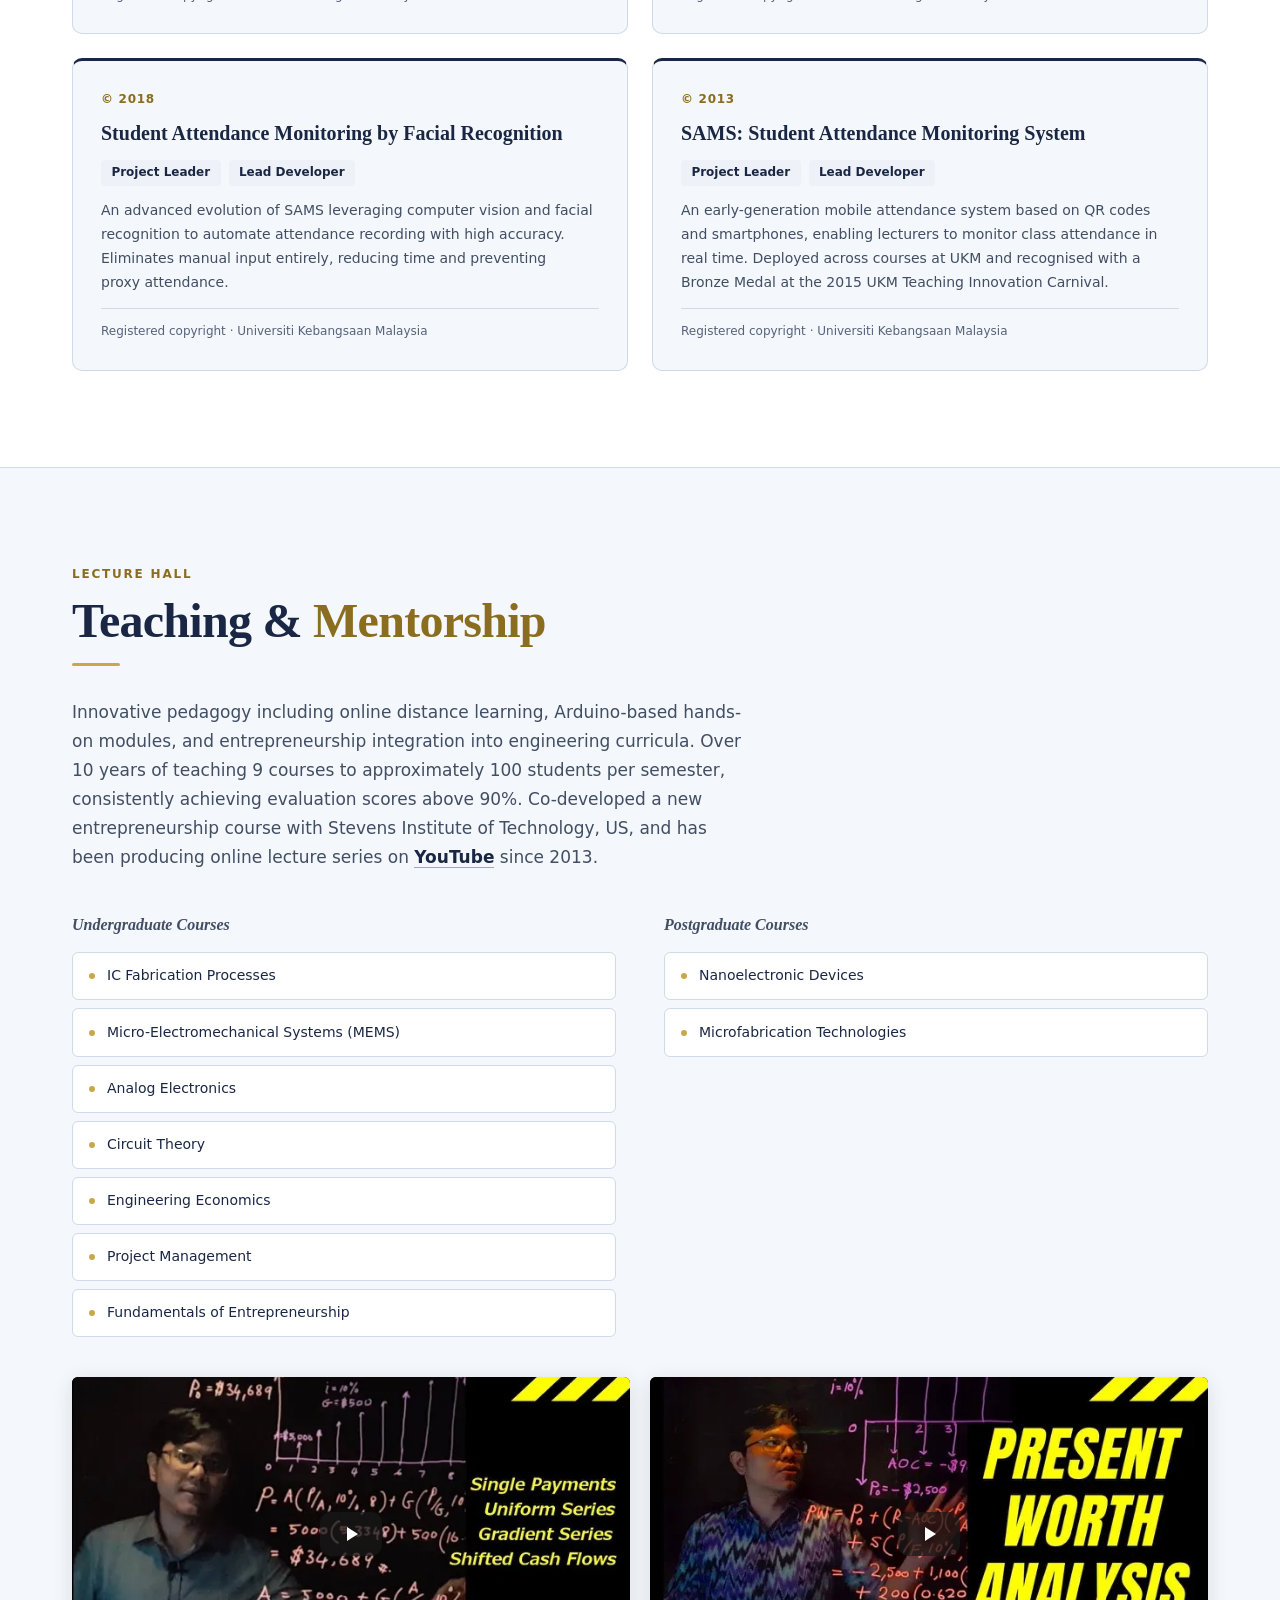
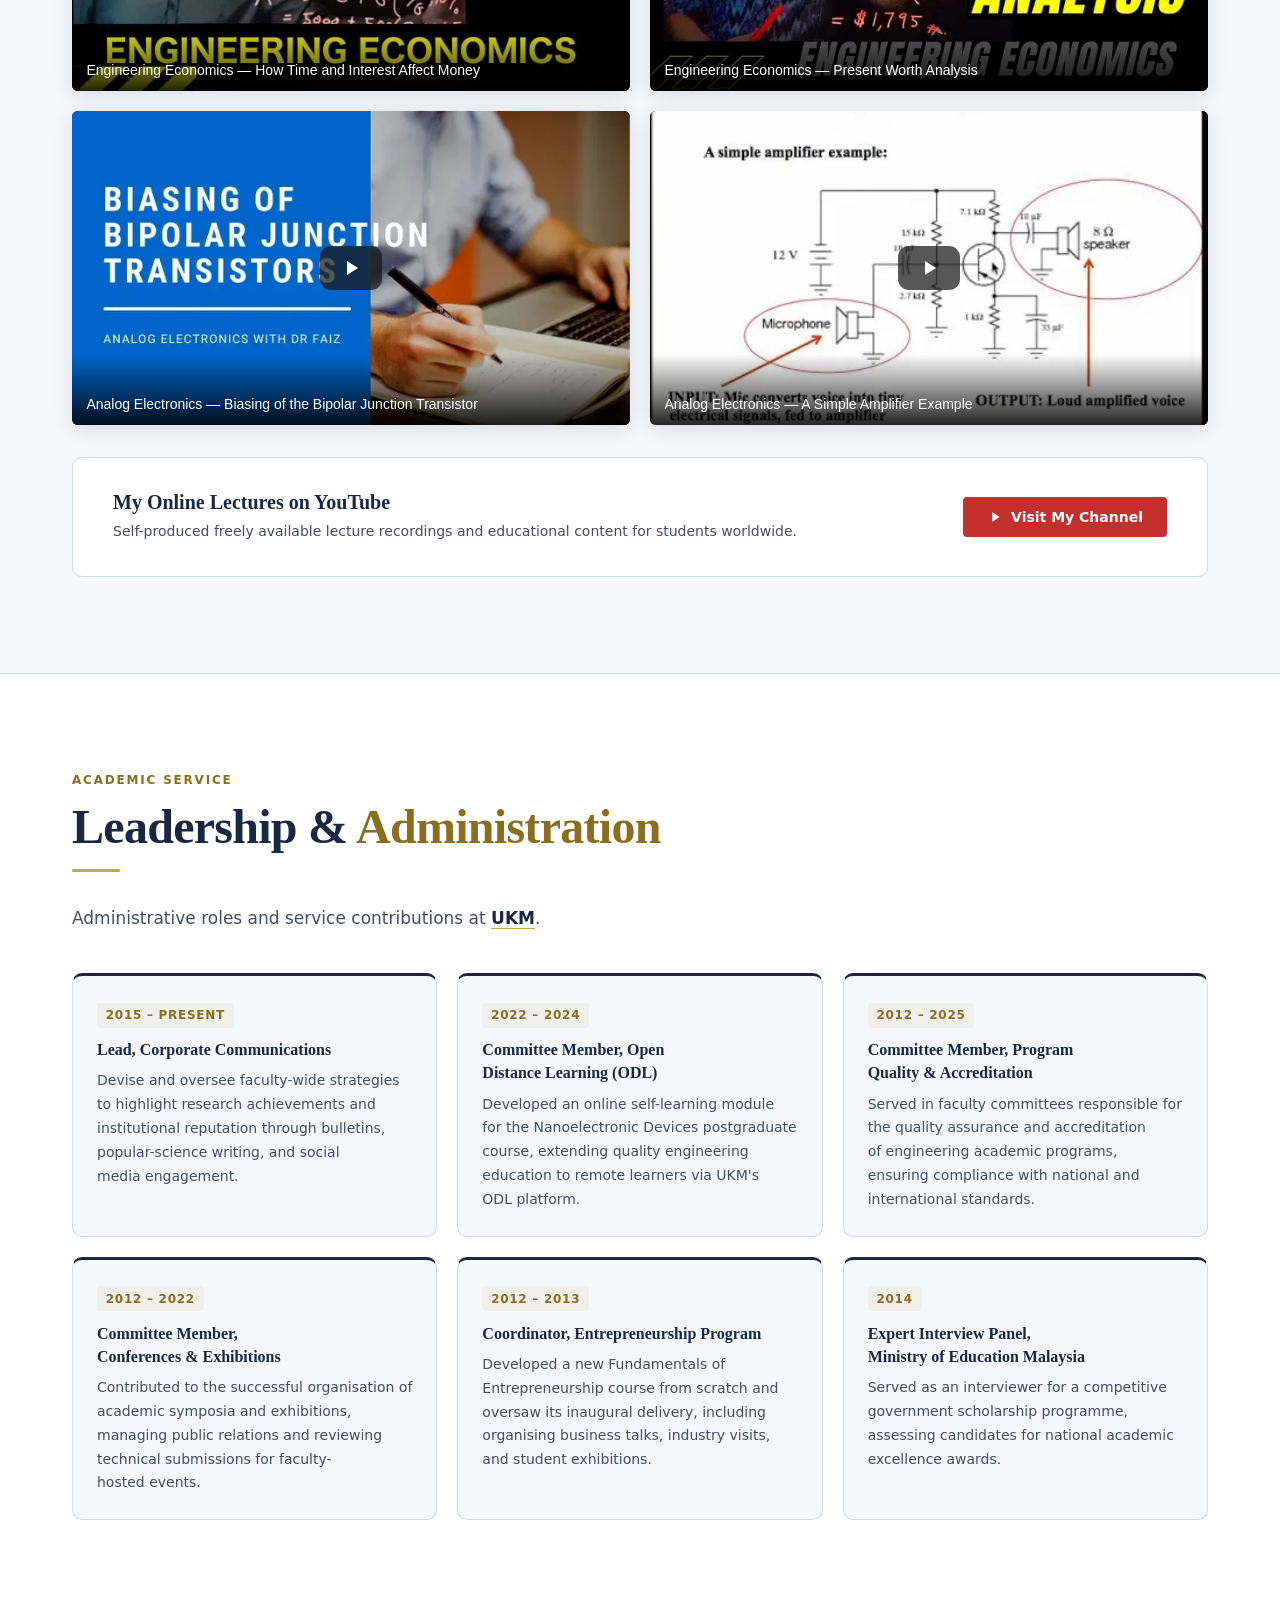
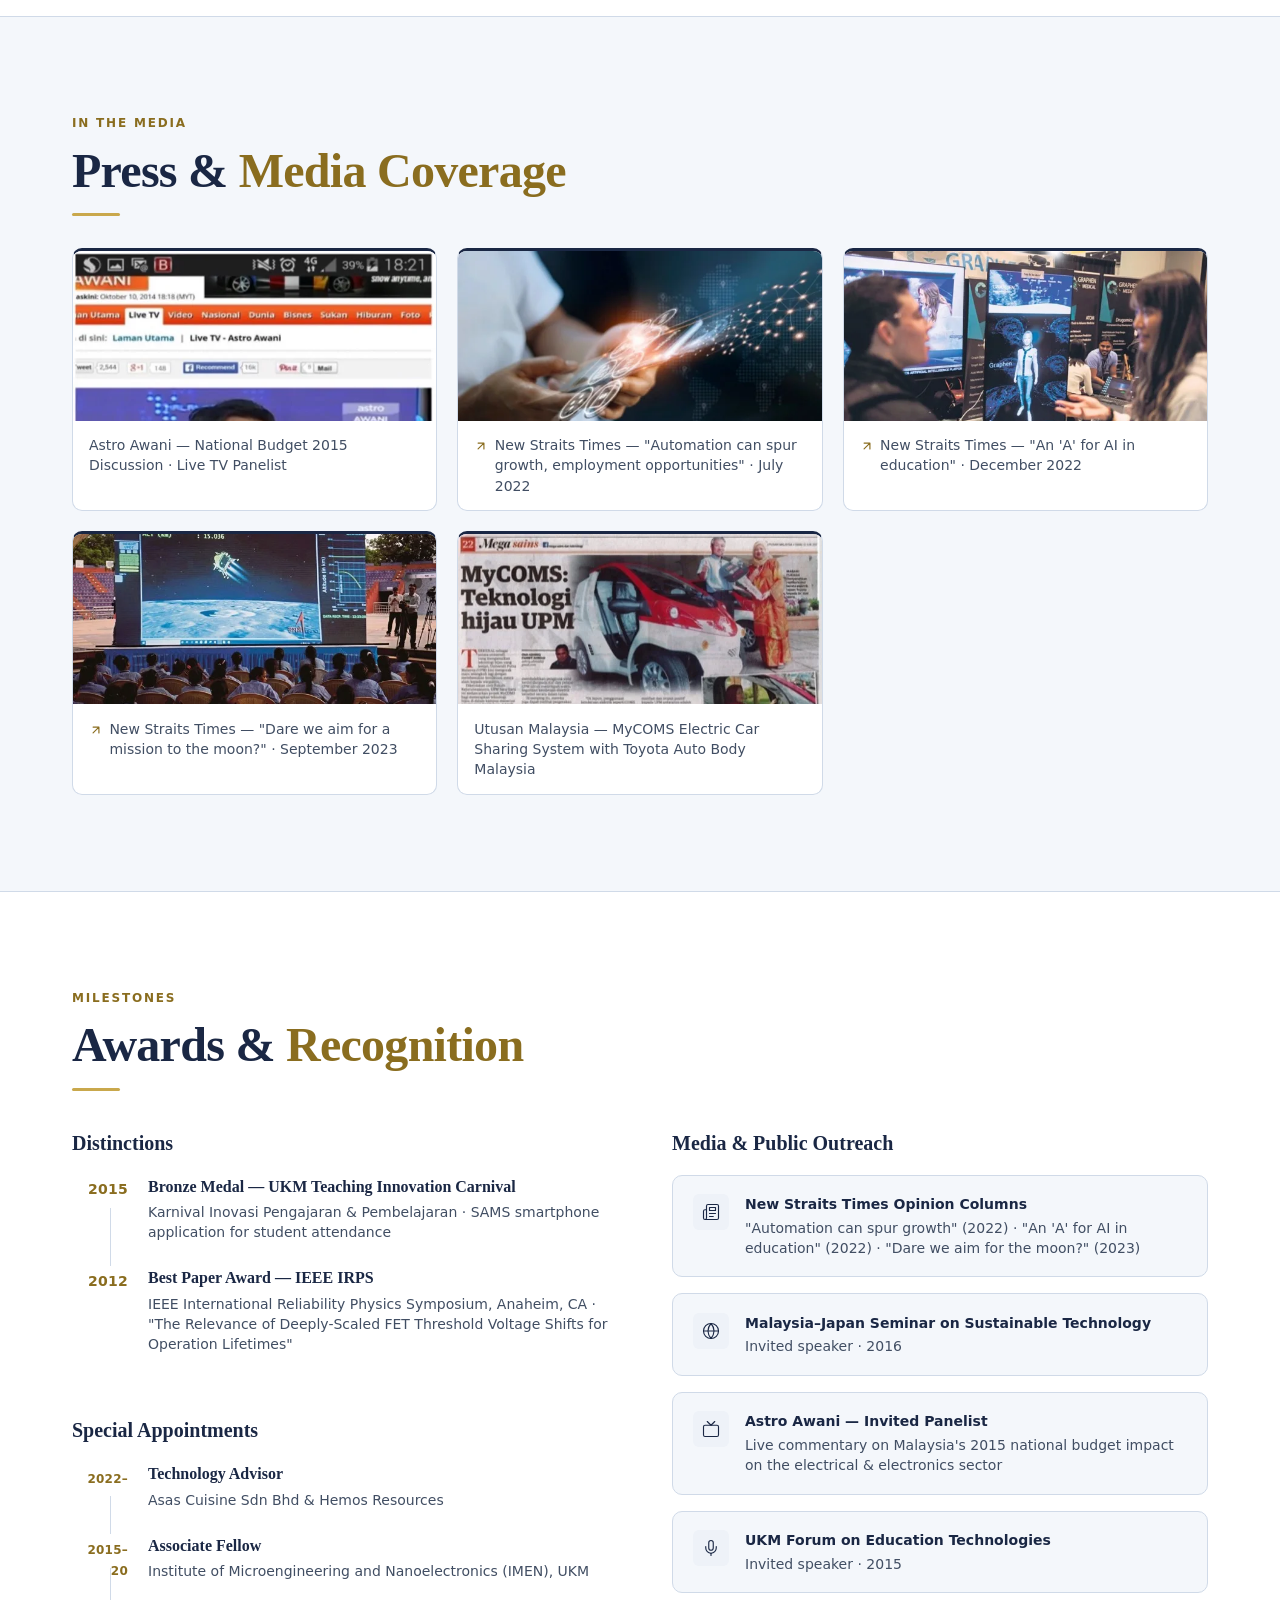
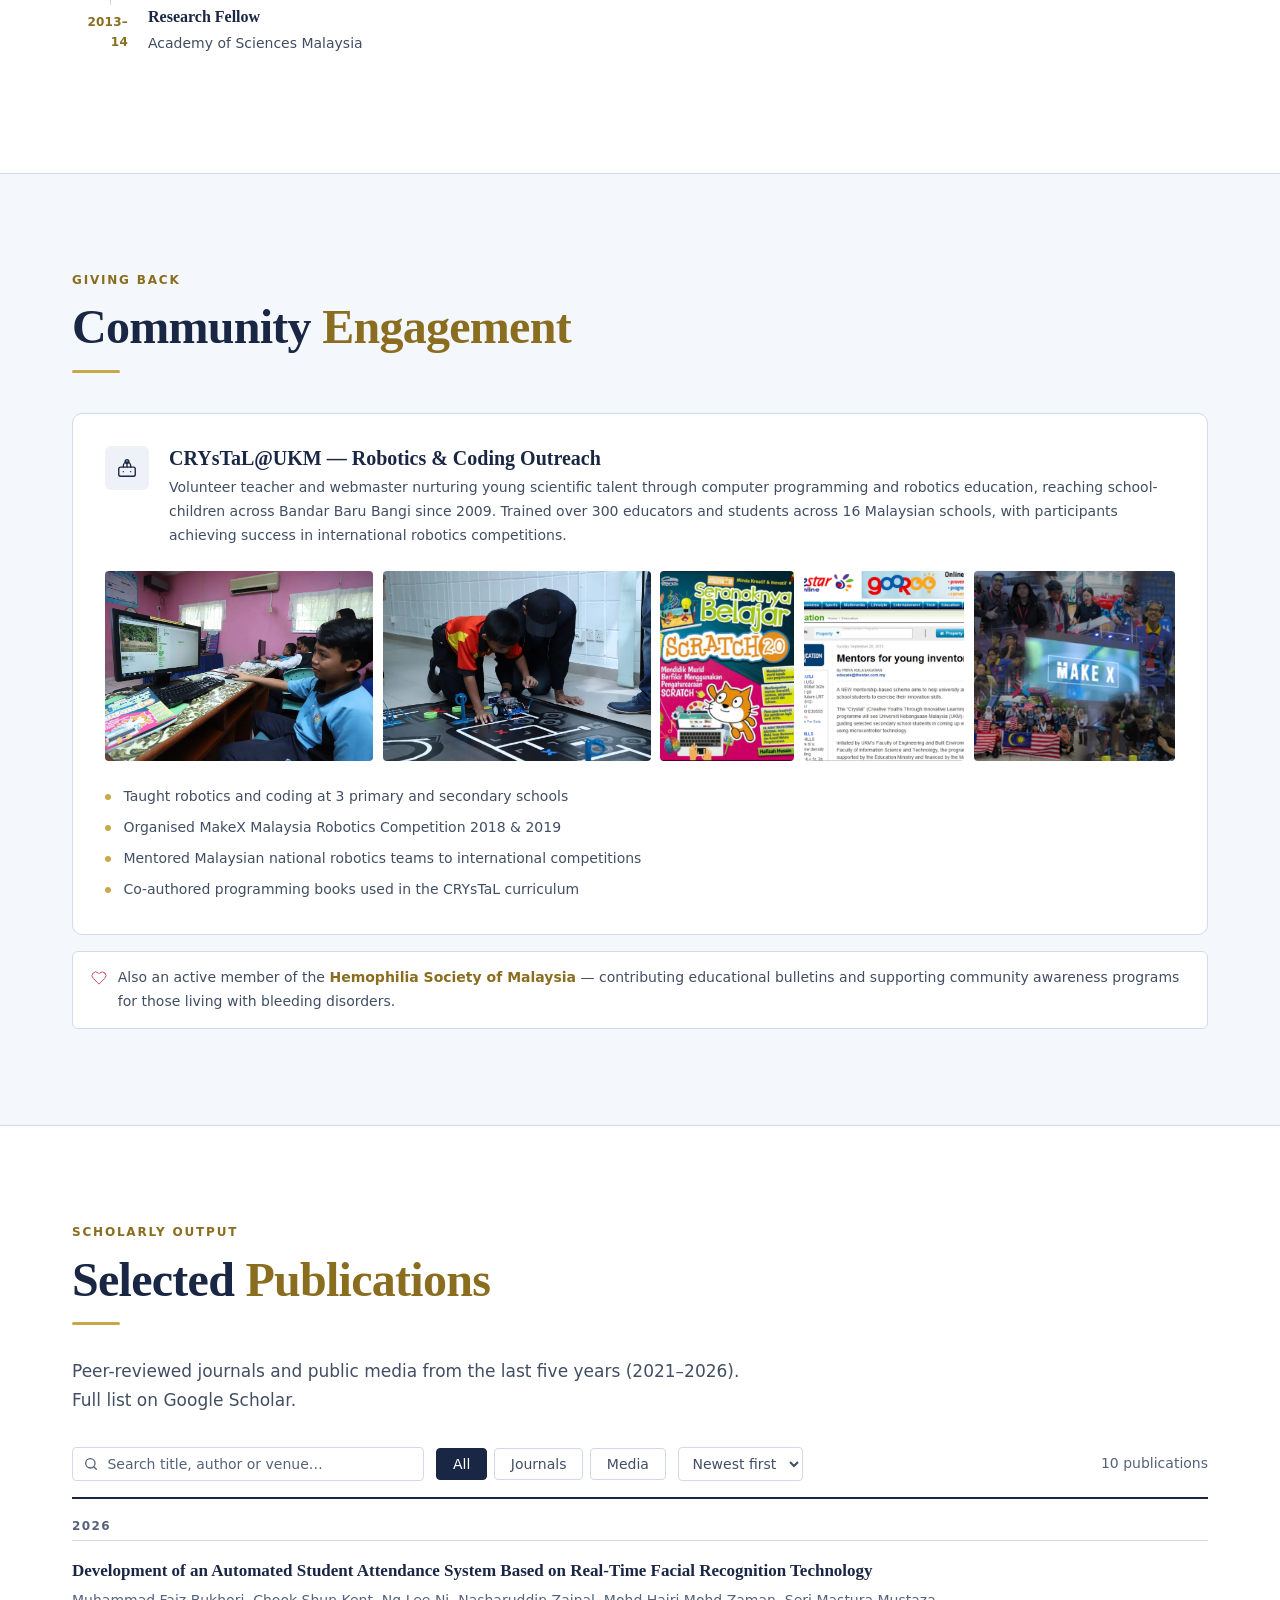
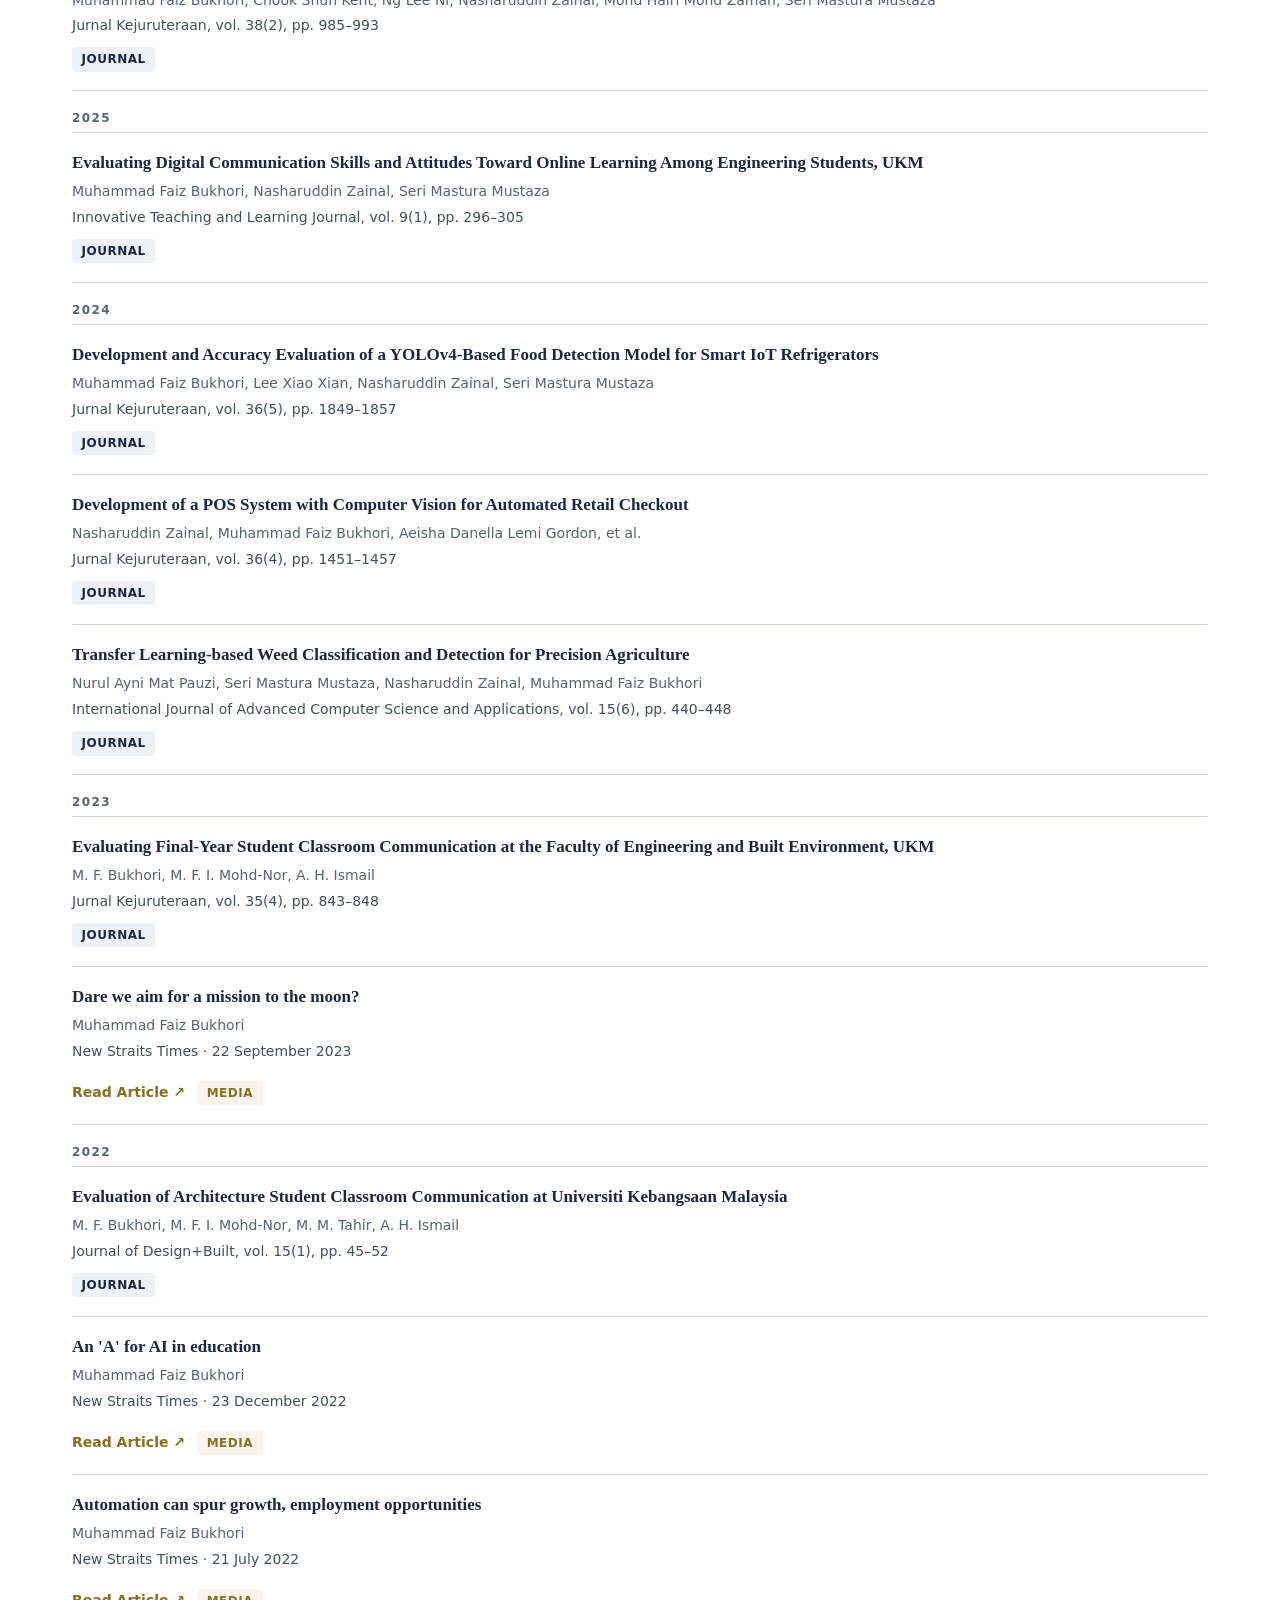
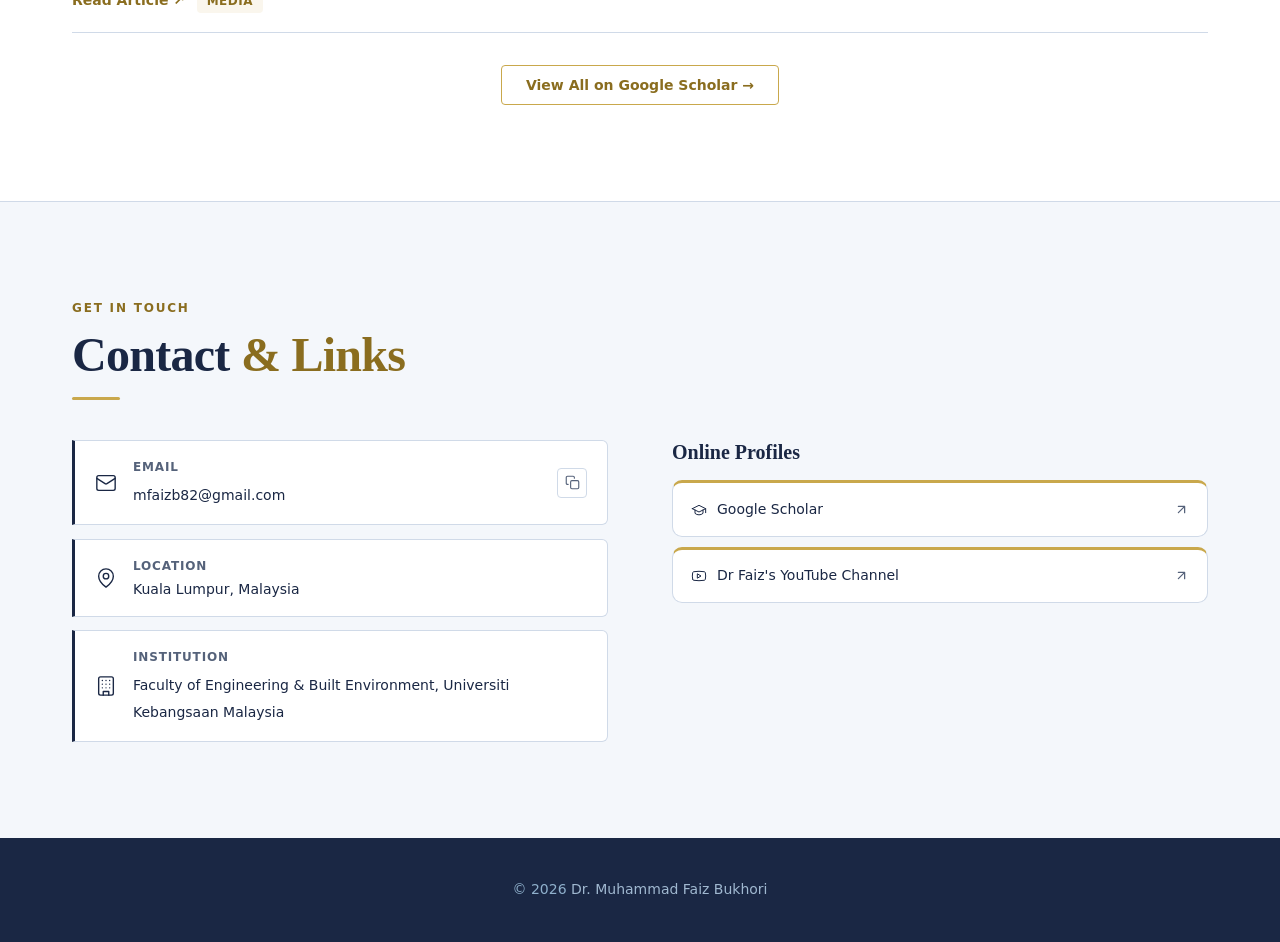
==== commit 8c26dce7: "Use supplied full grant titles; single colour for all funding bars Titles, funders, roles, years and" ====
--- a/index.html
+++ b/index.html
@@ -304,7 +304,7 @@
       <!-- Funded projects
            Authored in chronological order, latest first — the DOM order IS
            the display order, so the full list is present without JS.
-           js/chart.js only sizes and colours the bars. -->
+           js/chart.js only sizes the bars. -->
       <h3 class="projects-title fade-in">Funded Research Projects</h3>
 
       <ol class="funding-list fade-in" id="fundingList">
@@ -320,7 +320,7 @@
 
         <li class="funding-row" data-amount="118000">
           <div class="funding-main">
-            <h4 class="funding-title">Segmentation Techniques in Medical Image Mapping</h4>
+            <h4 class="funding-title" lang="ms">Peningkatan Ketepatan Segmentasi Teknik Kontur Aktif Chan-Vese dalam Pemetaan Unjuran Imej Perubatan</h4>
             <p class="funding-meta">MOSTI Fundamental Research Grant · Co-researcher · <span class="funding-years">2023–2025</span></p>
           </div>
           <div class="funding-track"><span class="funding-bar"></span></div>
@@ -329,7 +329,7 @@
 
         <li class="funding-row" data-amount="25000">
           <div class="funding-main">
-            <h4 class="funding-title">Arduino Innovation Module Program</h4>
+            <h4 class="funding-title" lang="ms">Generasi Muda Berinovasi Melalui Modul Arduino</h4>
             <p class="funding-meta">Program STEM dan Minda UKM · Co-researcher · <span class="funding-years">2023–2025</span></p>
           </div>
           <div class="funding-track"><span class="funding-bar"></span></div>
@@ -338,7 +338,7 @@
 
         <li class="funding-row" data-amount="79500">
           <div class="funding-main">
-            <h4 class="funding-title">Next Generation Bicycle Lighting System</h4>
+            <h4 class="funding-title">Next Generation Lighting for Bicycles with Enhanced Visibility</h4>
             <p class="funding-meta">Geran Translasi UKM · Co-researcher · <span class="funding-years">2023–2024</span></p>
           </div>
           <div class="funding-track"><span class="funding-bar"></span></div>
@@ -347,25 +347,16 @@
 
         <li class="funding-row" data-amount="20000">
           <div class="funding-main">
-            <h4 class="funding-title">Autonomous Vehicle Control using Deep Learning</h4>
+            <h4 class="funding-title">Autonomous Steering and Throttle Control of Self-Driving Vehicles using End-to-End Deep Learning</h4>
             <p class="funding-meta">Geran Galakan Penyelidikan UKM · Project Leader · <span class="funding-years">2018–2020</span></p>
           </div>
           <div class="funding-track"><span class="funding-bar"></span></div>
           <p class="funding-value">RM 20,000</p>
         </li>
 
-        <li class="funding-row" data-amount="150000">
-          <div class="funding-main">
-            <h4 class="funding-title">MyCOMS Electric Car Sharing System</h4>
-            <p class="funding-meta">Toyota Auto Body Malaysia &amp; Universiti Putra Malaysia · System Developer · <span class="funding-years">2016–2018</span></p>
-          </div>
-          <div class="funding-track"><span class="funding-bar"></span></div>
-          <p class="funding-value">RM 150,000</p>
-        </li>
-
         <li class="funding-row" data-amount="250000">
           <div class="funding-main">
-            <h4 class="funding-title">Nano-Structure Surface Modification</h4>
+            <h4 class="funding-title">Surface Modification with Nanostructures and Nano-Scale Thin Film Coating for Enhanced Optoelectronic Conversion by Increased Activation Area</h4>
             <p class="funding-meta">Dana Impak Perdana UKM · Co-researcher · <span class="funding-years">2016–2017</span></p>
           </div>
           <div class="funding-track"><span class="funding-bar"></span></div>
@@ -374,7 +365,7 @@
 
         <li class="funding-row" data-amount="83000">
           <div class="funding-main">
-            <h4 class="funding-title">Graphene–Carbon Nanotube Hybrid Structures</h4>
+            <h4 class="funding-title">Study of Charge Transport in Graphene-Carbon Nanotube Hybrid Structures for the Fabrication of High-Performance Electronic Devices</h4>
             <p class="funding-meta">MOSTI Fundamental Research Grant · Co-researcher · <span class="funding-years">2015–2018</span></p>
           </div>
           <div class="funding-track"><span class="funding-bar"></span></div>
@@ -383,16 +374,25 @@
 
         <li class="funding-row" data-amount="223000">
           <div class="funding-main">
-            <h4 class="funding-title">Non-Toxic Thin Film Solar Cells</h4>
+            <h4 class="funding-title">Development of Non-Toxic Thin Film Solar Cells and Mini Modules Over 15% Conversion Efficiency by Co-Evaporation for Versatile Application</h4>
             <p class="funding-meta">MOSTI Science Fund · Co-researcher · <span class="funding-years">2015–2017</span></p>
           </div>
           <div class="funding-track"><span class="funding-bar"></span></div>
           <p class="funding-value">RM 223,000</p>
         </li>
 
+        <li class="funding-row" data-amount="10000">
+          <div class="funding-main">
+            <h4 class="funding-title">Development of Online Student Attendance Monitoring System Based on QR Code and Mobile Devices</h4>
+            <p class="funding-meta">Geran Projek Tindakan Strategik UKM · Project Leader · <span class="funding-years">2013–2016</span></p>
+          </div>
+          <div class="funding-track"><span class="funding-bar"></span></div>
+          <p class="funding-value">RM 10,000</p>
+        </li>
+
         <li class="funding-row" data-amount="40000">
           <div class="funding-main">
-            <h4 class="funding-title">3D Nano-FinFET Device Simulator</h4>
+            <h4 class="funding-title">Development of 3D Nano-FinFET Simulator</h4>
             <p class="funding-meta">Geran Galakan Penyelidik Muda UKM · Project Leader · <span class="funding-years">2012–2015</span></p>
           </div>
           <div class="funding-track"><span class="funding-bar"></span></div>
@@ -401,7 +401,7 @@
 
       </ol>
 
-      <p class="funding-total fade-in" id="fundingTotal">10 funded projects · <strong>RM 1,048,500</strong> total · 2012–2027</p>
+      <p class="funding-total fade-in" id="fundingTotal">10 funded projects · <strong>RM 908,500</strong> total · 2012–2027</p>
 
       <!-- Industry-University Collaboration -->
       <h3 class="projects-title fade-in">Industry Partnership</h3>
--- a/css/tokens.css
+++ b/css/tokens.css
@@ -38,14 +38,10 @@
   --divider:       #d0dae8;
   --divider-strong:#b9c7db;
 
-  /* ---- data viz (single navy hue, sequential: darker = larger) ---- */
-  --viz-1:         #7f9dc4;
-  --viz-2:         #5f80ad;
-  --viz-3:         #426595;
-  --viz-4:         #2a4c7c;
-  --viz-5:         #1a2744;
-  --viz-grid:      #dde5f0;
-  --viz-axis:      #b9c7db;
+  /* ---- data viz ----
+     One series, one colour: bar LENGTH carries the value. A ramp here
+     would be a second encoding of the number the bar already states. */
+  --viz-bar:       #2a4c7c;
 
   /* ---- type ---- */
   --font:          Inter, -apple-system, "SF Pro Text", system-ui, sans-serif;
@@ -121,13 +117,7 @@
     --divider:       #2a3854;
     --divider-strong:#3b4d70;
 
-    --viz-1:         #3e5a85;
-    --viz-2:         #52739f;
-    --viz-3:         #6b8cba;
-    --viz-4:         #8aa8d0;
-    --viz-5:         #aec6e4;
-    --viz-grid:      #202c4a;
-    --viz-axis:      #3b4d70;
+    --viz-bar:       #8aa8d0;
 
     --shadow-s:      0 1px 6px rgba(0, 0, 0, 0.5);
     --shadow-m:      0 4px 20px rgba(0, 0, 0, 0.55);
@@ -161,13 +151,7 @@
   --divider:       #2a3854;
   --divider-strong:#3b4d70;
 
-  --viz-1:         #3e5a85;
-  --viz-2:         #52739f;
-  --viz-3:         #6b8cba;
-  --viz-4:         #8aa8d0;
-  --viz-5:         #aec6e4;
-  --viz-grid:      #202c4a;
-  --viz-axis:      #3b4d70;
+  --viz-bar:       #8aa8d0;
 
   --shadow-s:      0 1px 6px rgba(0, 0, 0, 0.5);
   --shadow-m:      0 4px 20px rgba(0, 0, 0, 0.55);
--- a/css/components.css
+++ b/css/components.css
@@ -585,10 +585,10 @@
    The section's only listing: project, funder/role/years, a
    proportional bar, and the amount.
 
-   Rows are in chronological order, so bar order carries no meaning —
-   magnitude is read from bar length plus the sequential navy ramp
-   (darker = larger). Amounts are direct-labelled, so there is no axis
-   or gridline; they would only restate the labels.
+   One series, one bar colour — length alone encodes the value. Rows are
+   in chronological order, so bar order carries no meaning either.
+   Amounts are direct-labelled, so there is no axis or gridline; they
+   would only restate the labels.
    ============================================================ */
 .funding-list {
   display: flex;
@@ -640,7 +640,7 @@
   position: absolute;
   inset: 0 auto 0 0;
   width: 0; /* js/chart.js grows this to the real value when in view */
-  background: var(--bar, var(--viz-3));
+  background: var(--viz-bar);
   /* anchored at the baseline, rounded only at the data end */
   border-radius: 0 4px 4px 0;
   transition: width var(--dur-slow) cubic-bezier(0.22, 1, 0.36, 1);
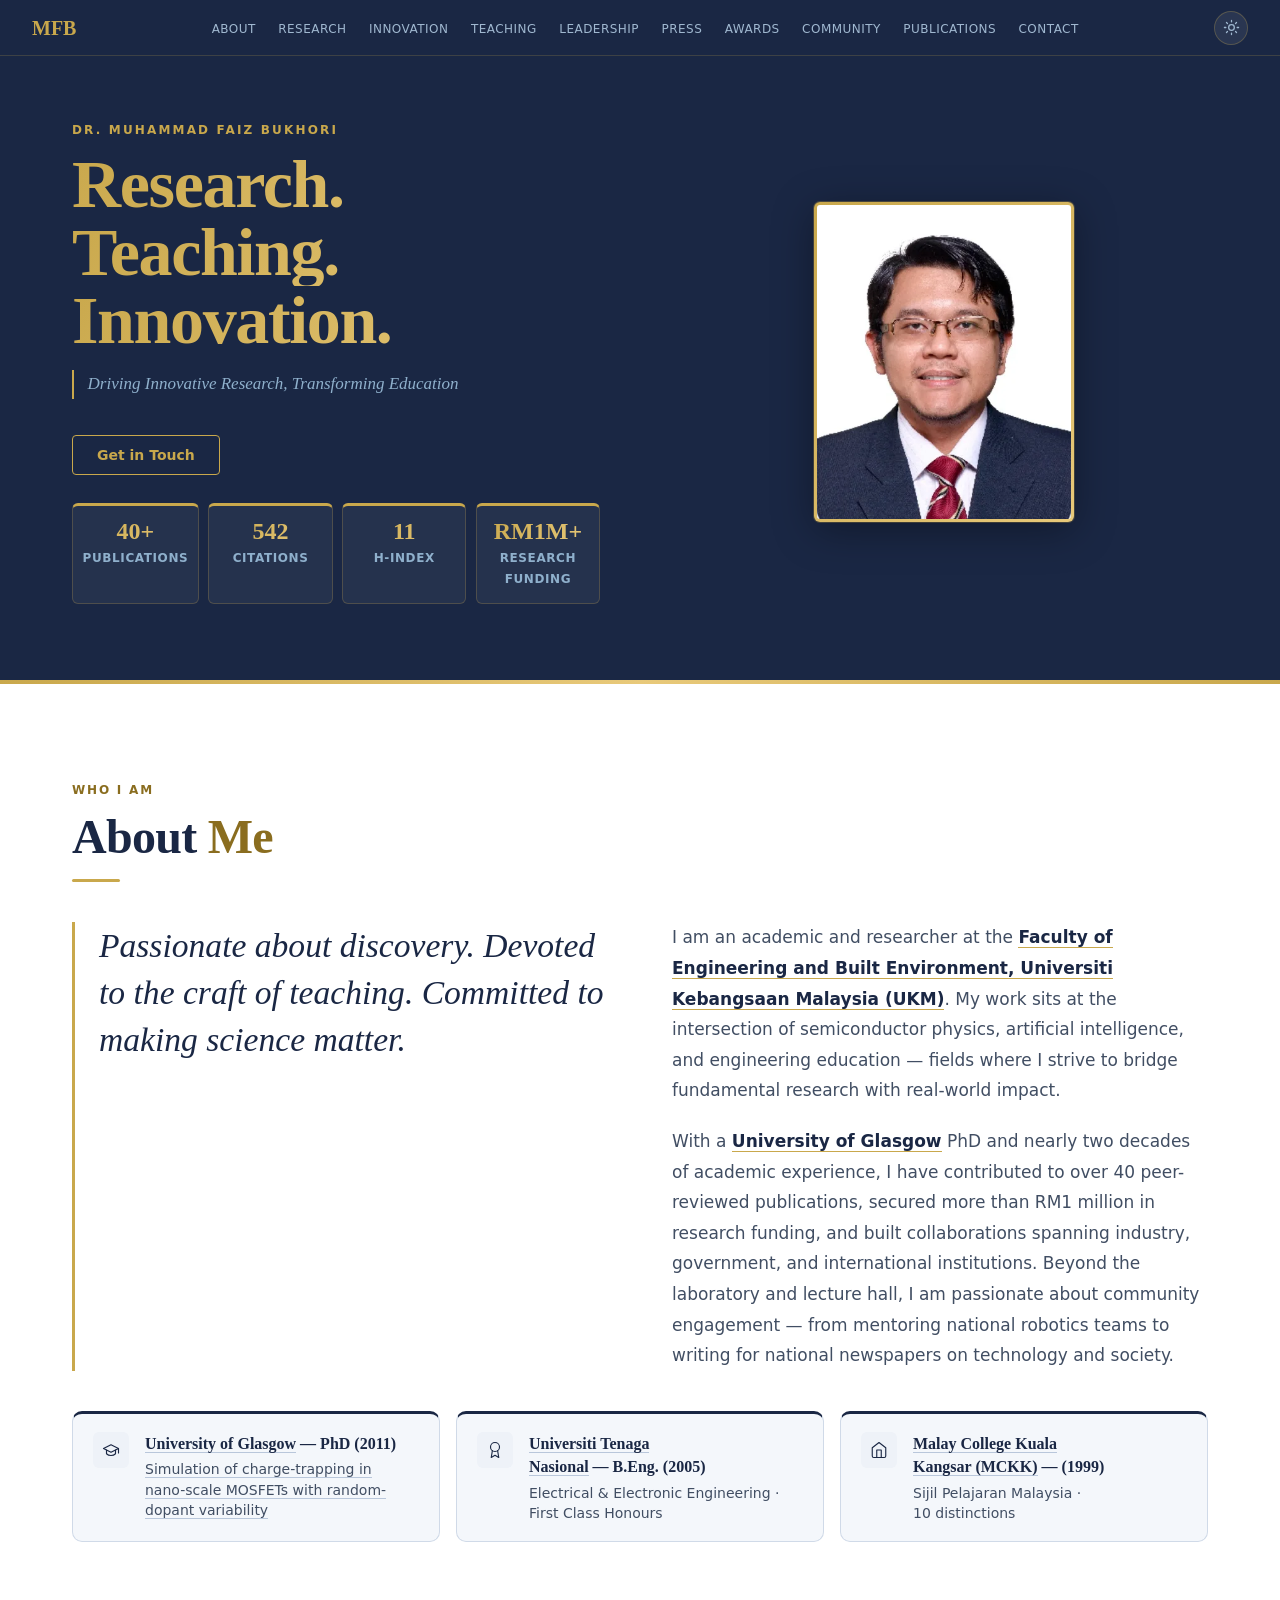
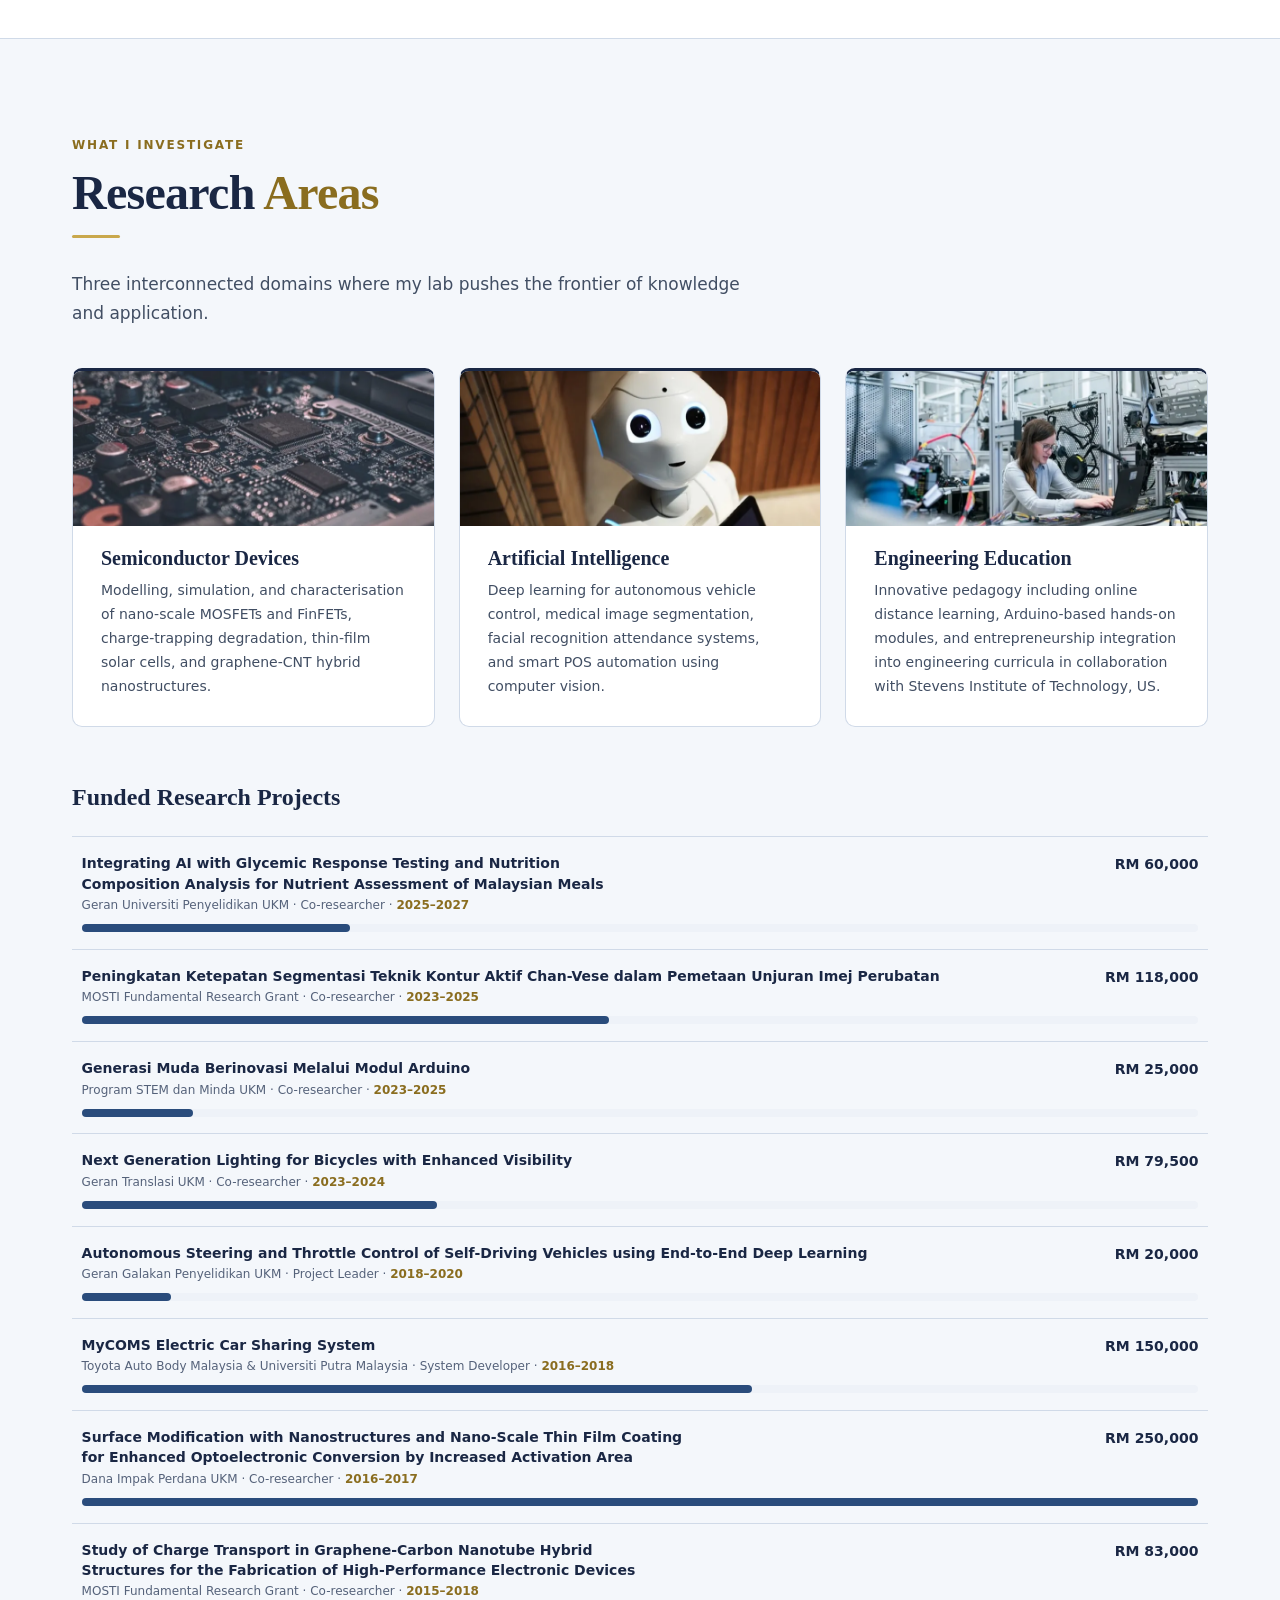
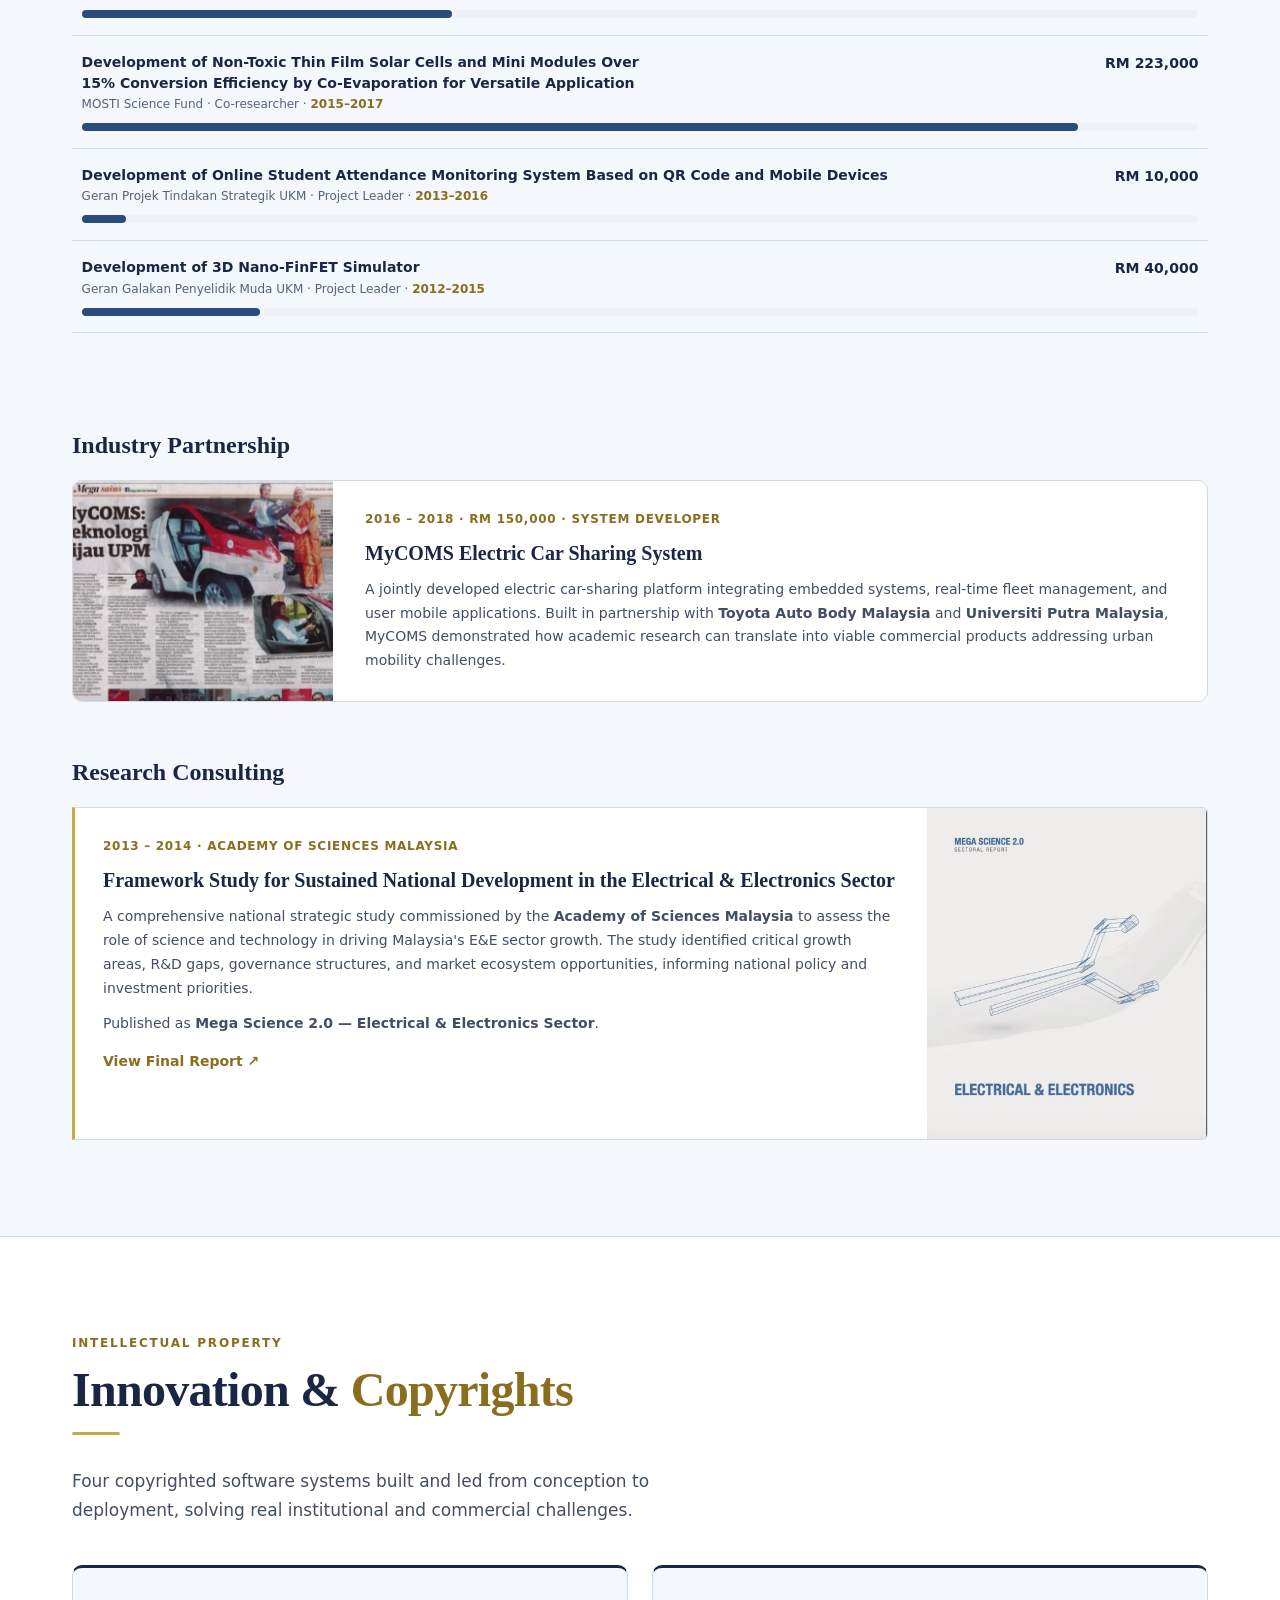
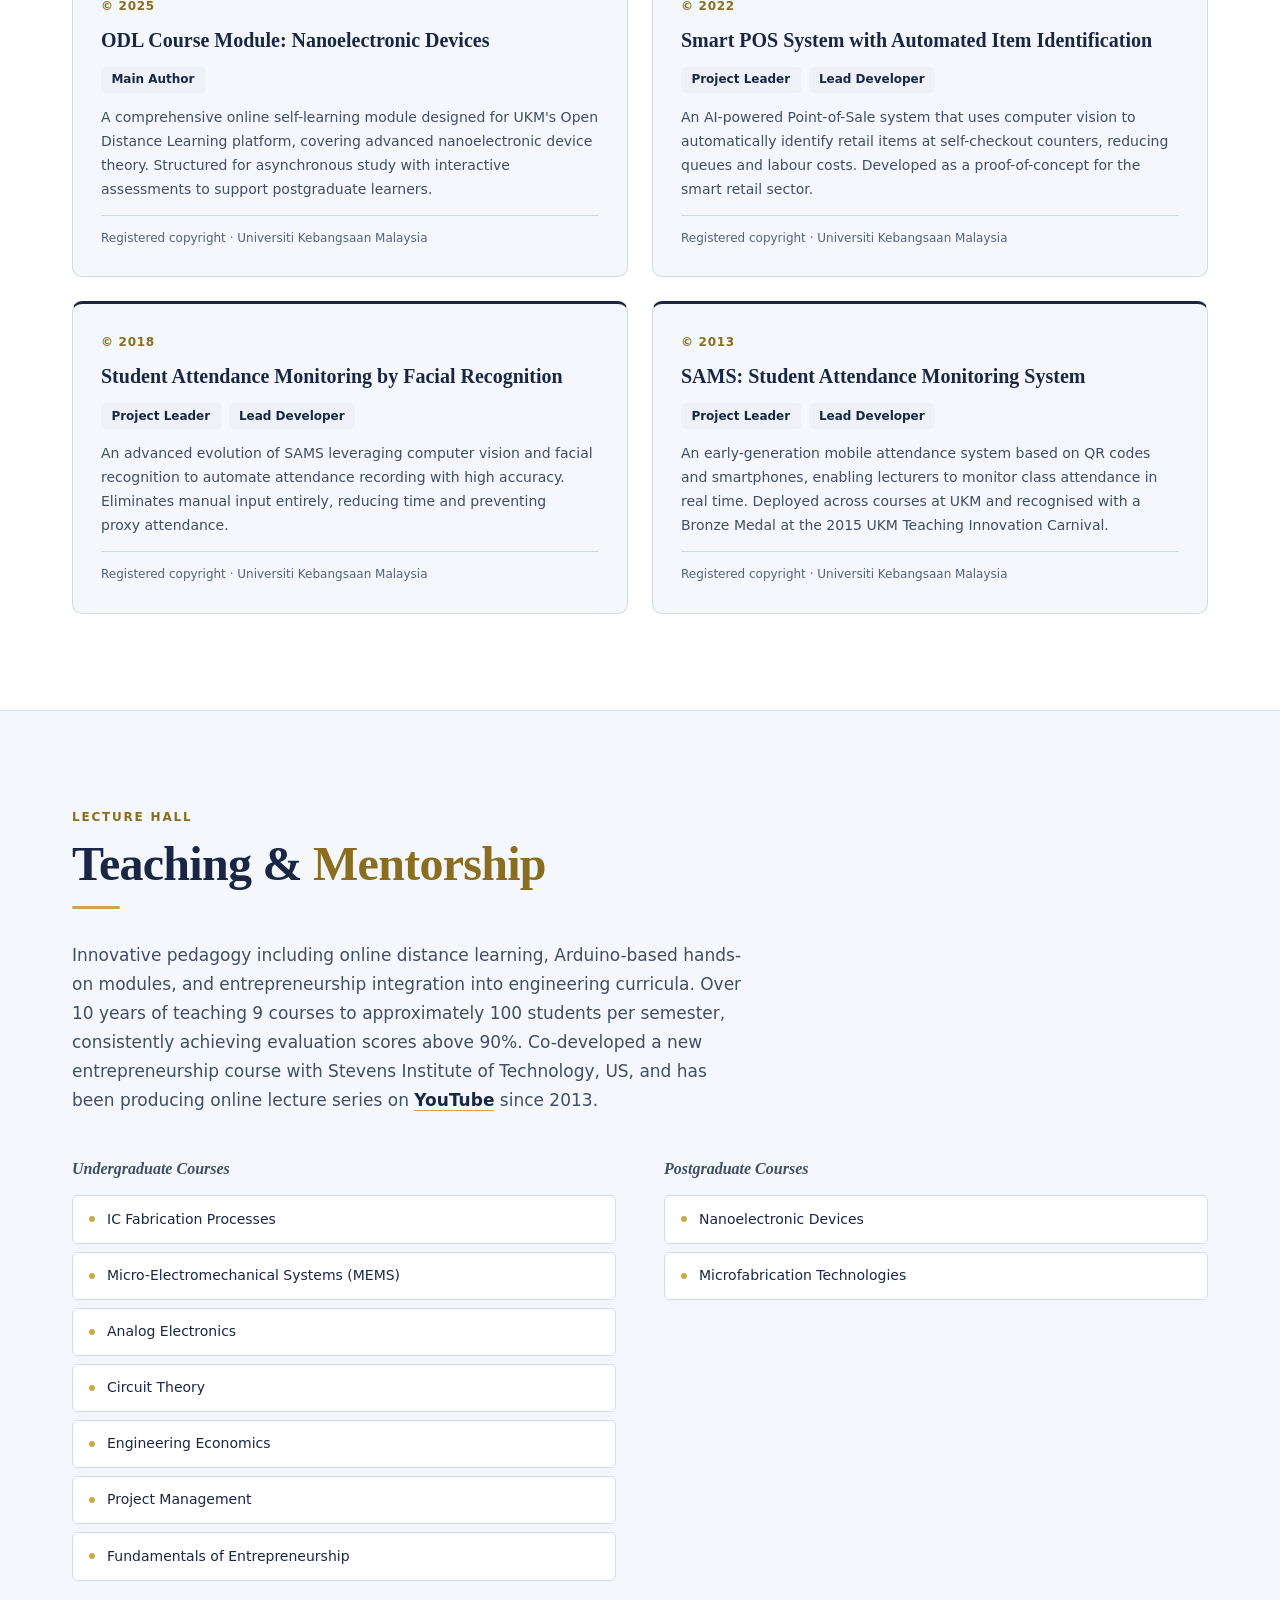
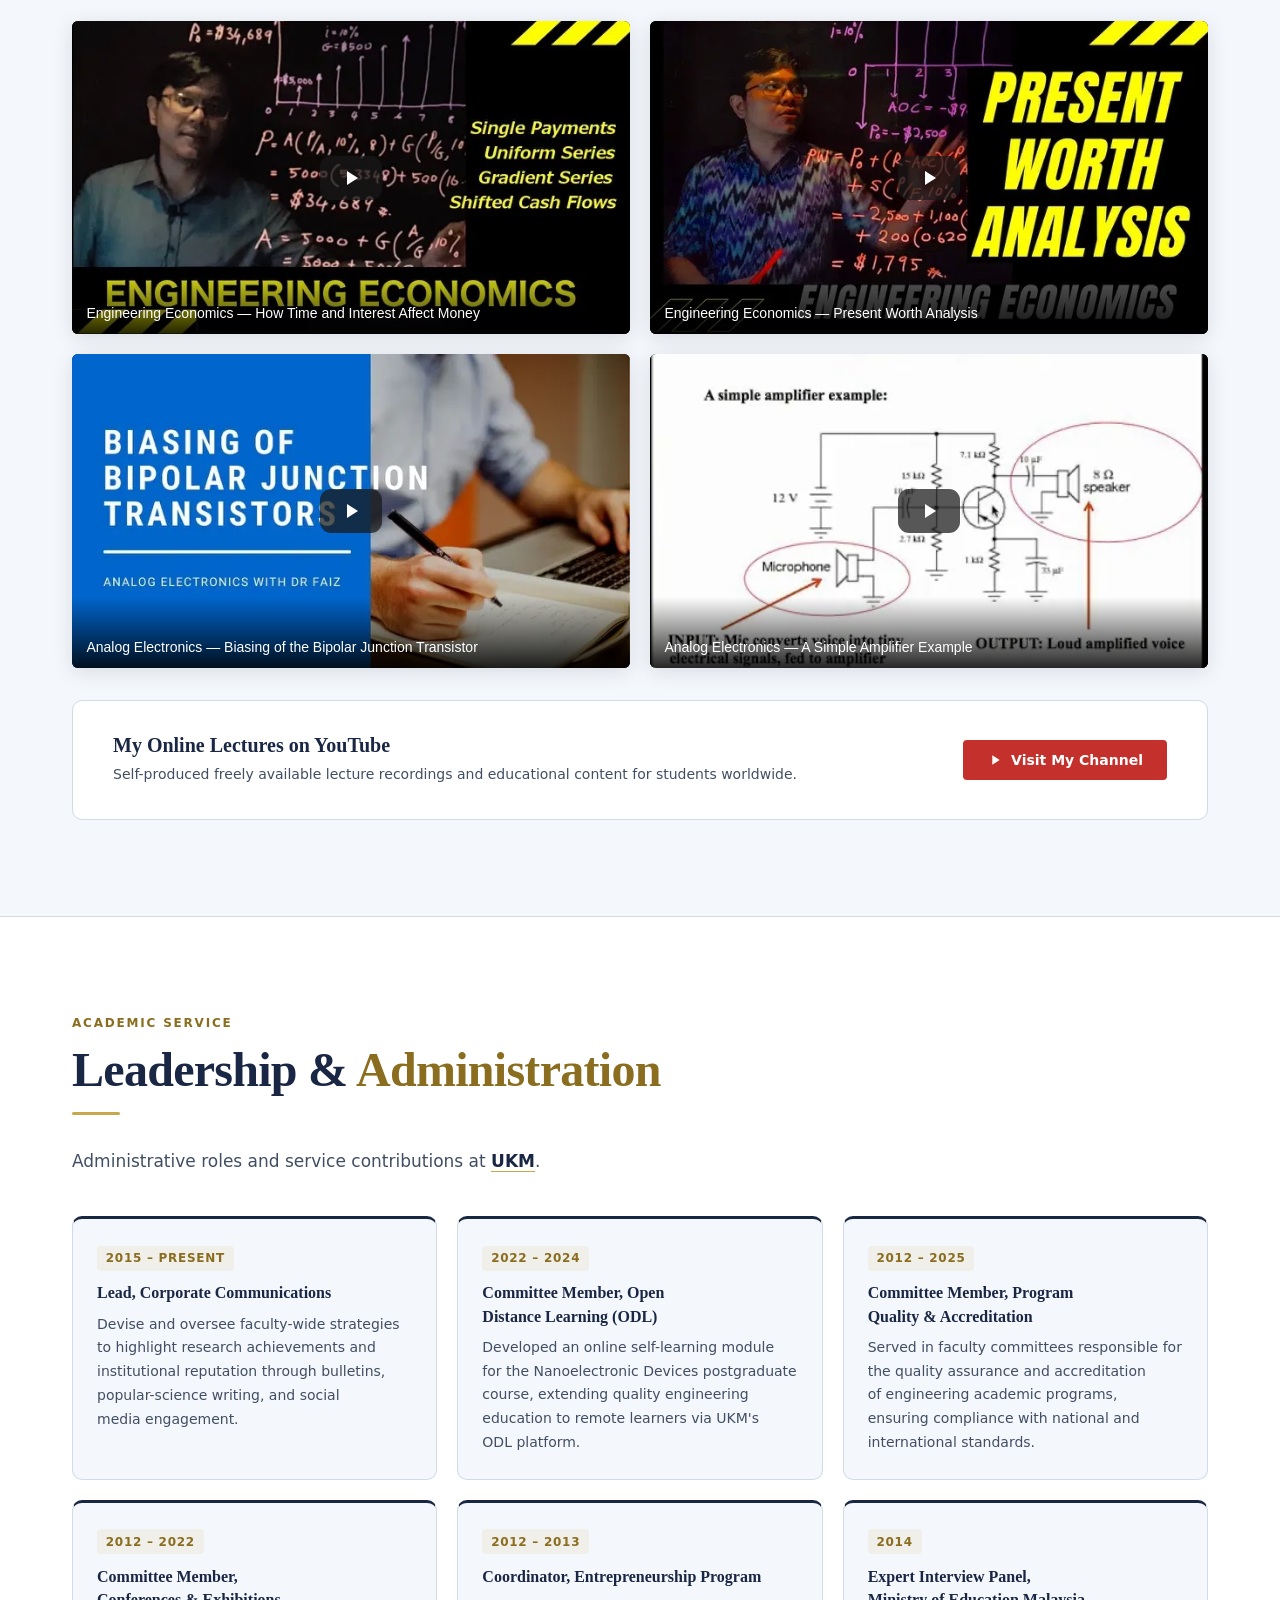
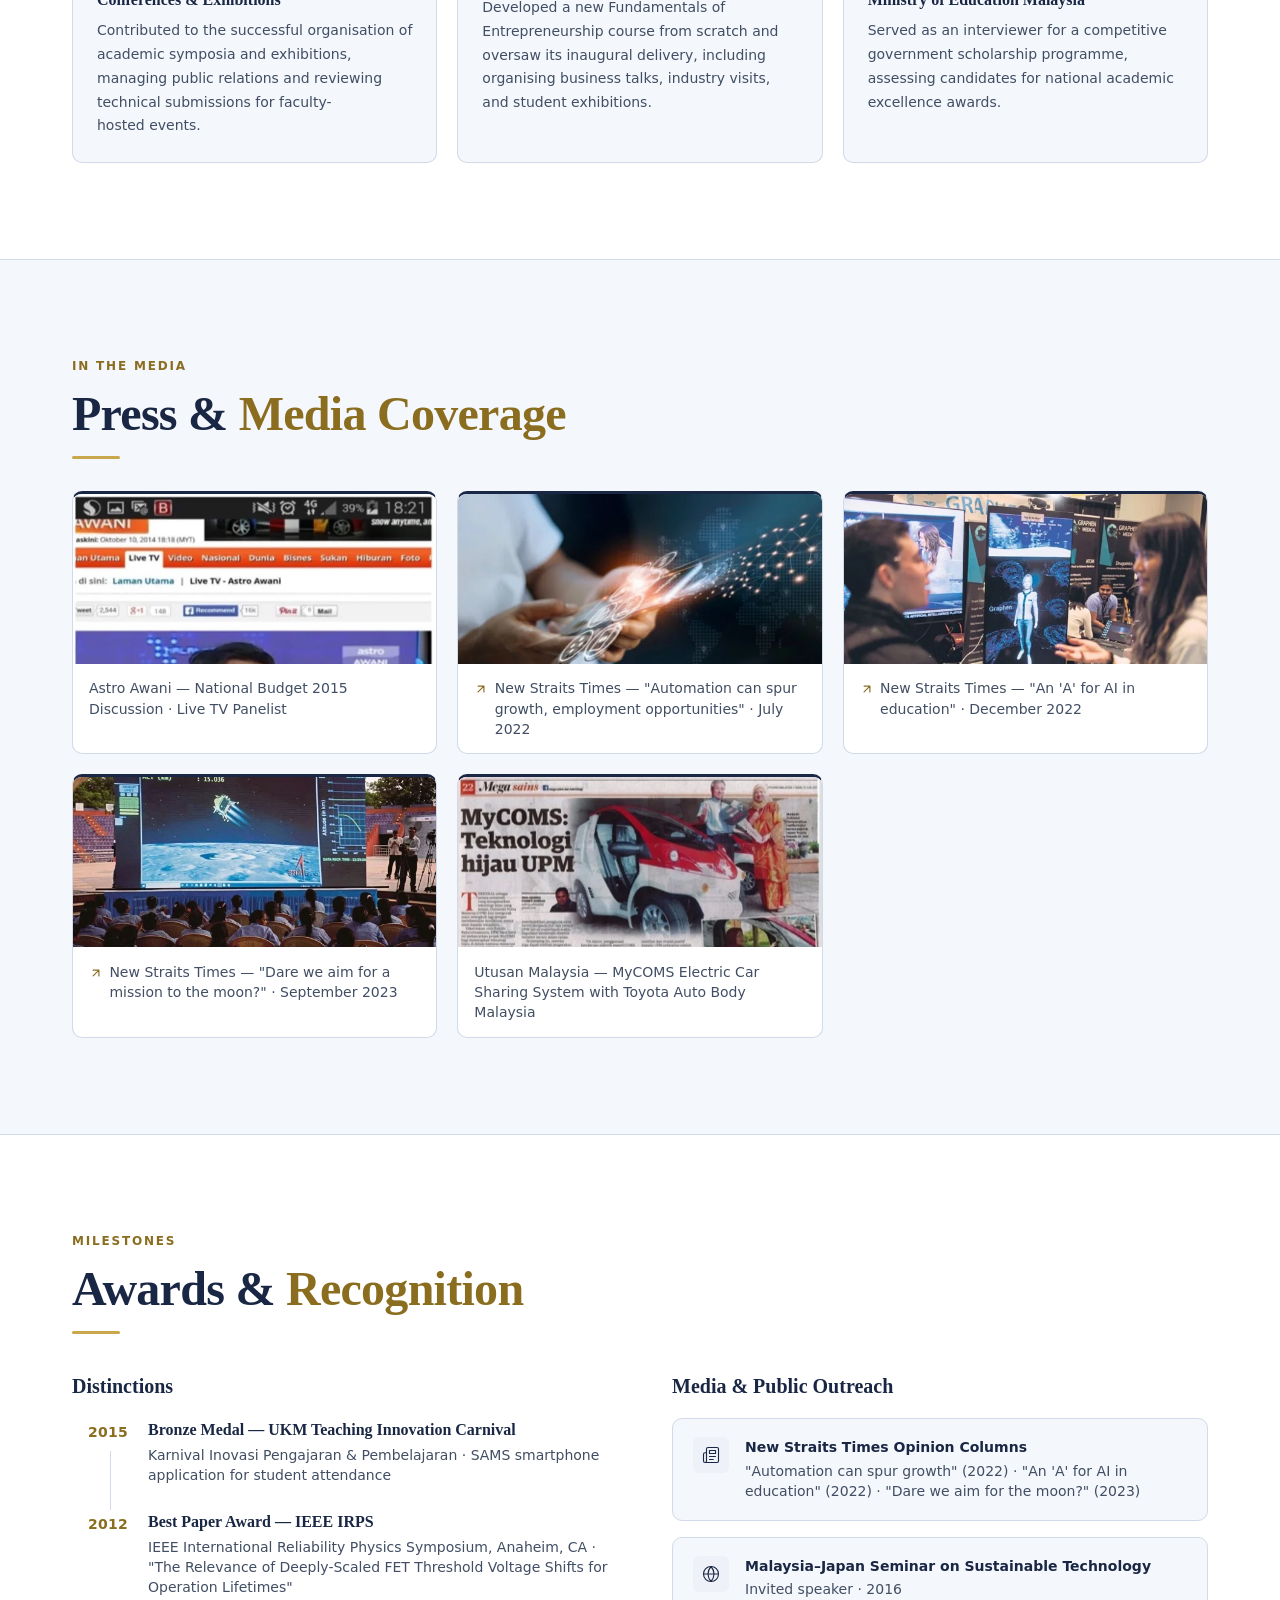
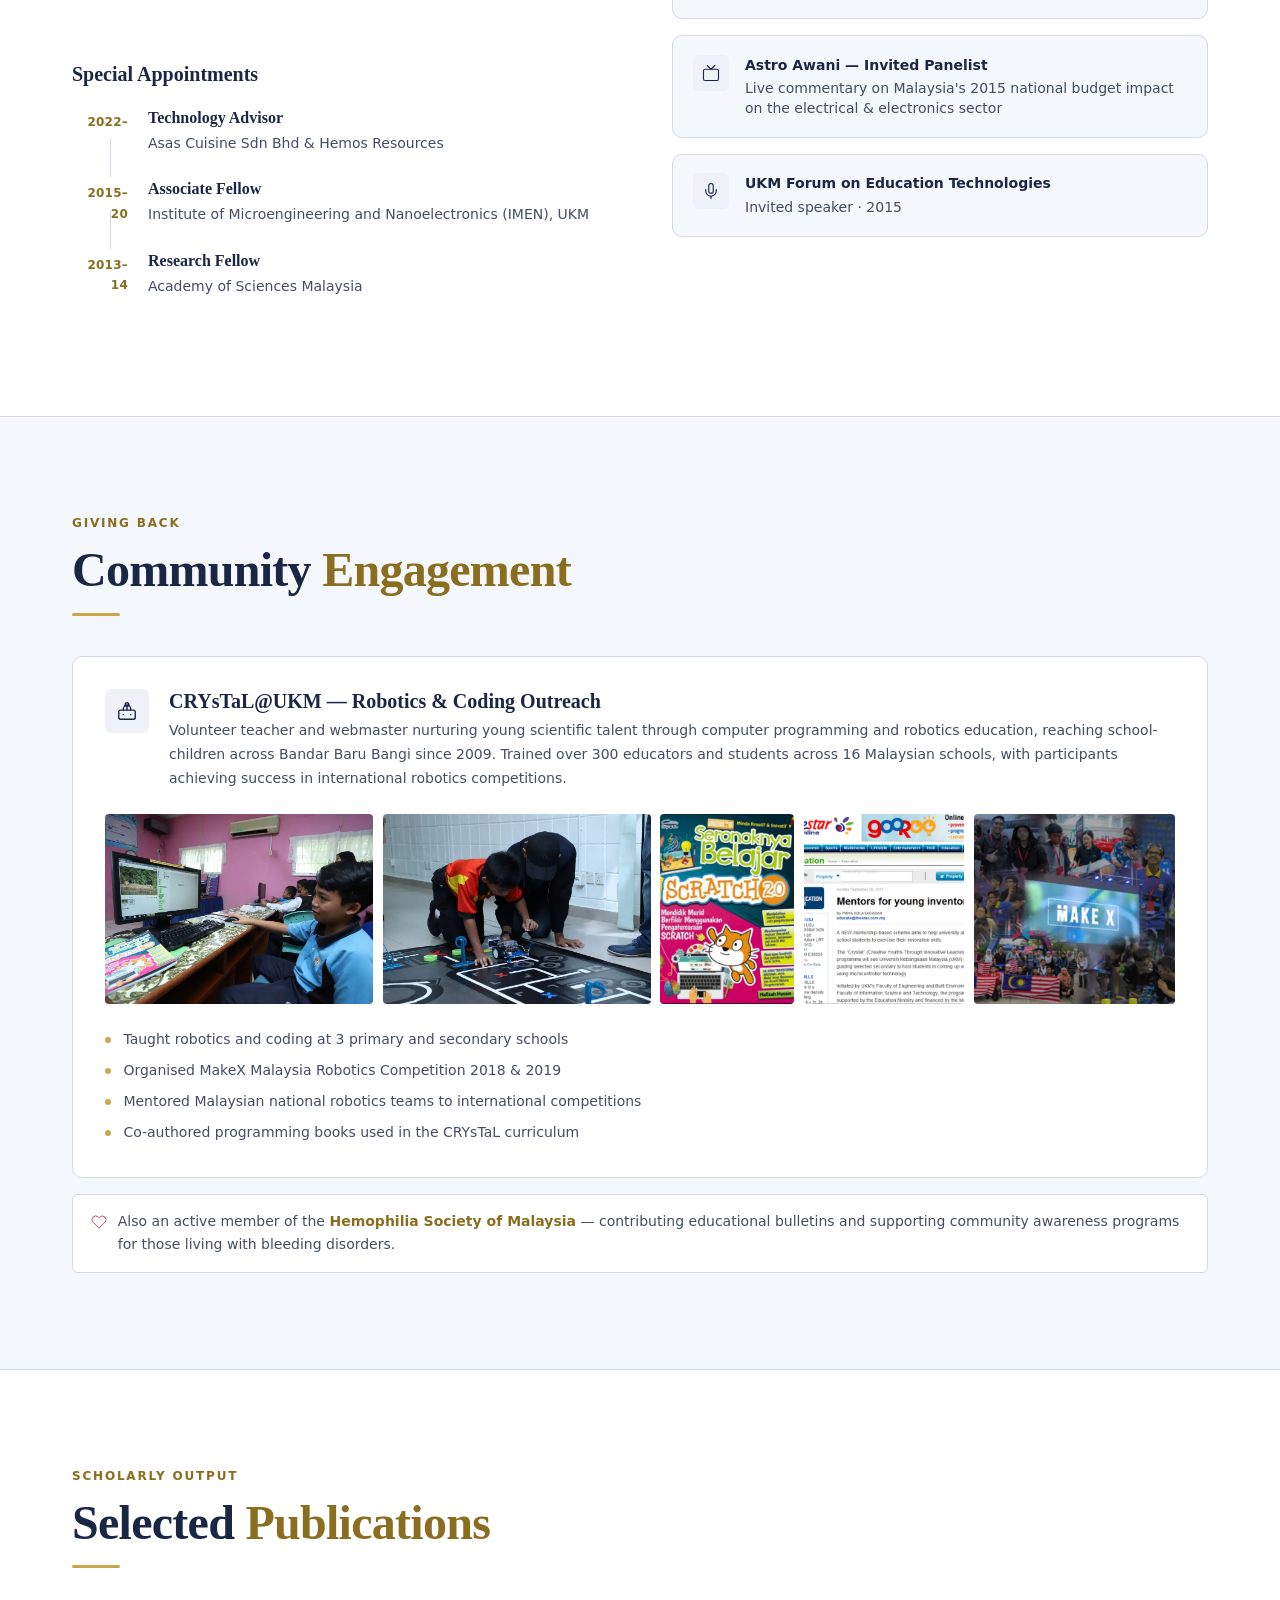
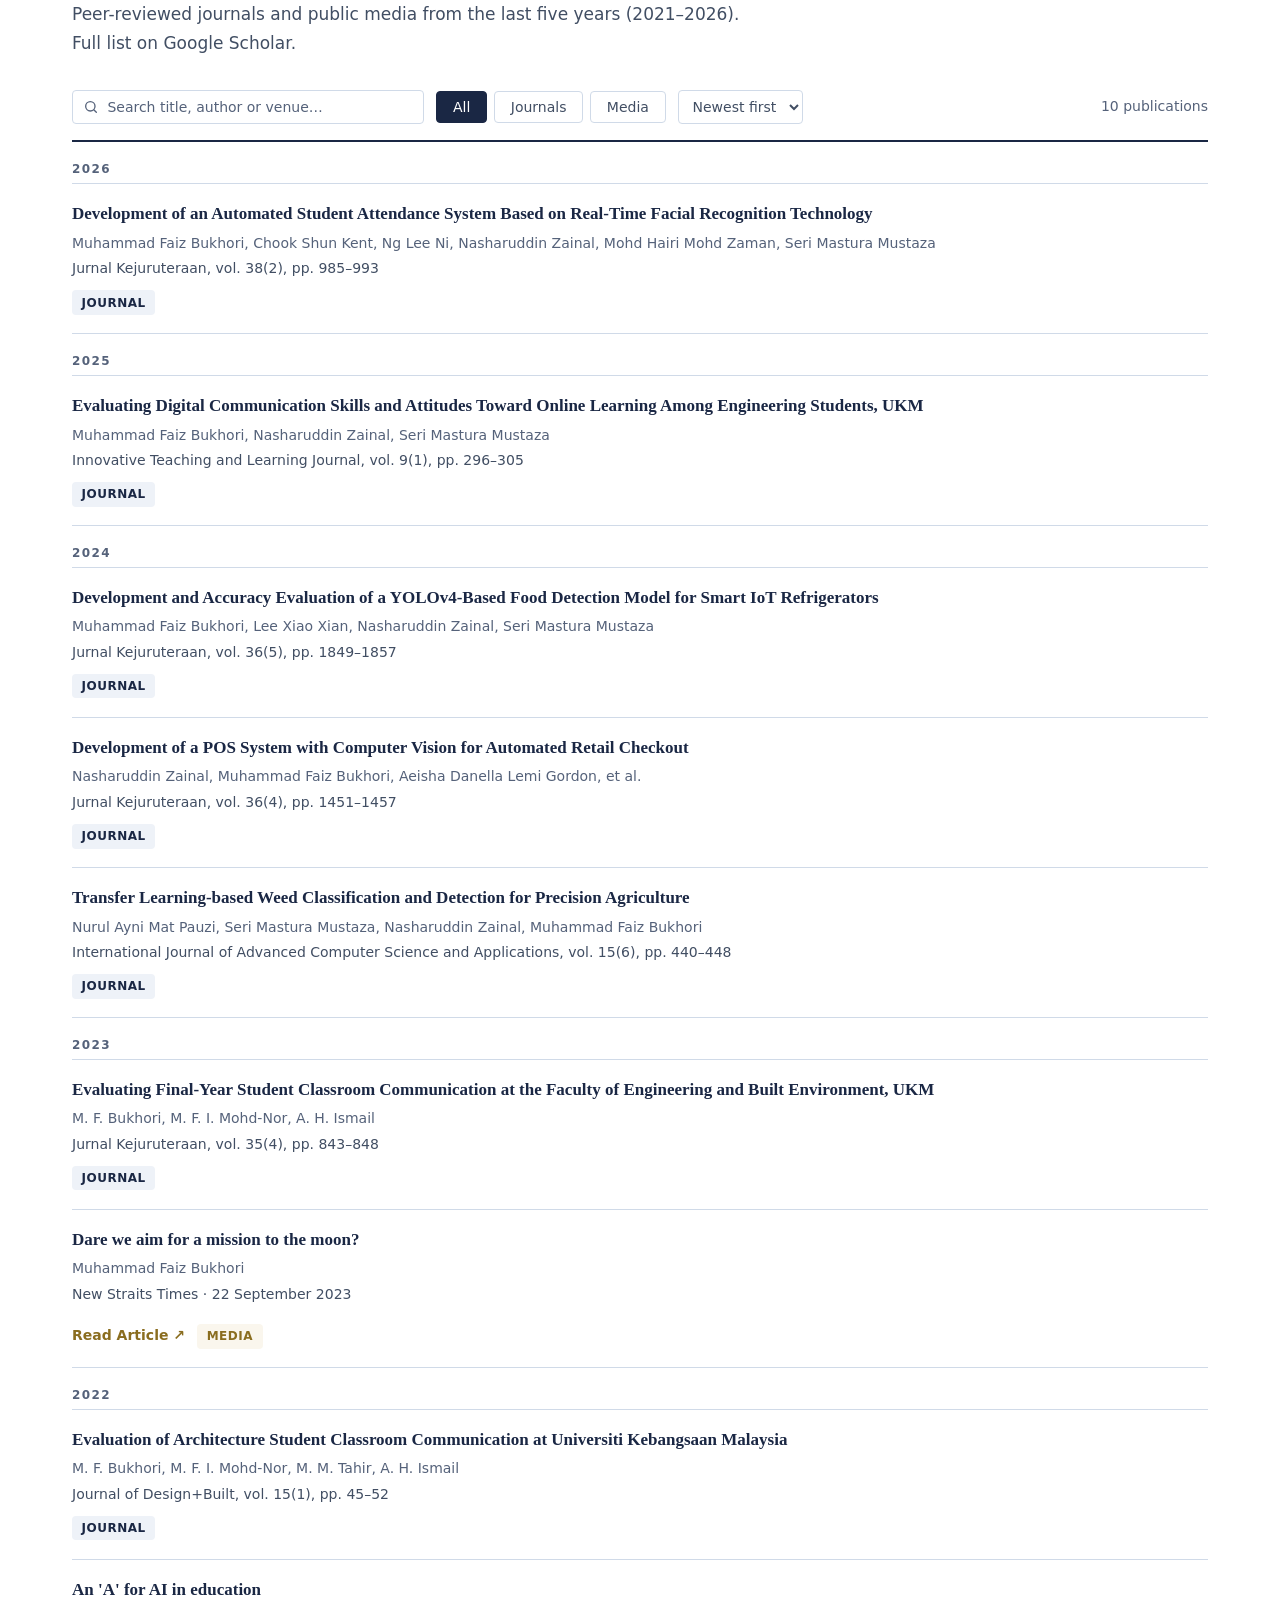
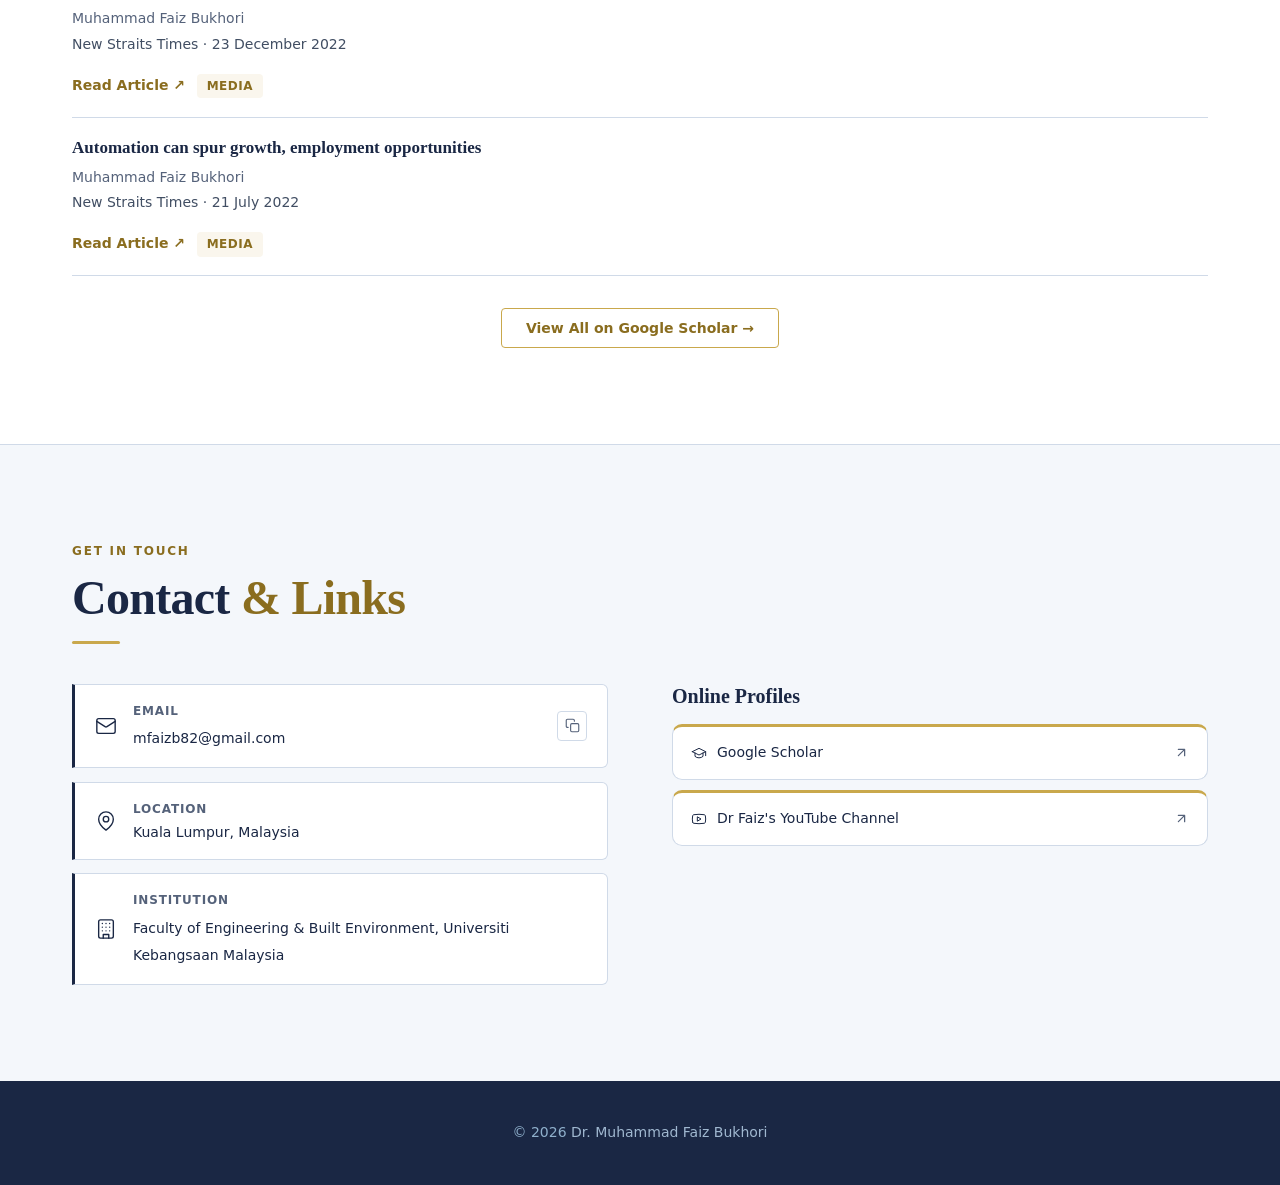
==== commit f84c9e74: "Restore MyCOMS to the grant list; move bars below and align them MyCOMS Electric Car Sharing (2016-2" ====
--- a/index.html
+++ b/index.html
@@ -314,8 +314,8 @@
             <h4 class="funding-title">Integrating AI with Glycemic Response Testing and Nutrition Composition Analysis for Nutrient Assessment of Malaysian Meals</h4>
             <p class="funding-meta">Geran Universiti Penyelidikan UKM · Co-researcher · <span class="funding-years">2025–2027</span></p>
           </div>
+          <p class="funding-value">RM 60,000</p>
           <div class="funding-track"><span class="funding-bar"></span></div>
-          <p class="funding-value">RM 60,000</p>
         </li>
 
         <li class="funding-row" data-amount="118000">
@@ -323,8 +323,8 @@
             <h4 class="funding-title" lang="ms">Peningkatan Ketepatan Segmentasi Teknik Kontur Aktif Chan-Vese dalam Pemetaan Unjuran Imej Perubatan</h4>
             <p class="funding-meta">MOSTI Fundamental Research Grant · Co-researcher · <span class="funding-years">2023–2025</span></p>
           </div>
+          <p class="funding-value">RM 118,000</p>
           <div class="funding-track"><span class="funding-bar"></span></div>
-          <p class="funding-value">RM 118,000</p>
         </li>
 
         <li class="funding-row" data-amount="25000">
@@ -332,8 +332,8 @@
             <h4 class="funding-title" lang="ms">Generasi Muda Berinovasi Melalui Modul Arduino</h4>
             <p class="funding-meta">Program STEM dan Minda UKM · Co-researcher · <span class="funding-years">2023–2025</span></p>
           </div>
+          <p class="funding-value">RM 25,000</p>
           <div class="funding-track"><span class="funding-bar"></span></div>
-          <p class="funding-value">RM 25,000</p>
         </li>
 
         <li class="funding-row" data-amount="79500">
@@ -341,8 +341,8 @@
             <h4 class="funding-title">Next Generation Lighting for Bicycles with Enhanced Visibility</h4>
             <p class="funding-meta">Geran Translasi UKM · Co-researcher · <span class="funding-years">2023–2024</span></p>
           </div>
+          <p class="funding-value">RM 79,500</p>
           <div class="funding-track"><span class="funding-bar"></span></div>
-          <p class="funding-value">RM 79,500</p>
         </li>
 
         <li class="funding-row" data-amount="20000">
@@ -350,8 +350,17 @@
             <h4 class="funding-title">Autonomous Steering and Throttle Control of Self-Driving Vehicles using End-to-End Deep Learning</h4>
             <p class="funding-meta">Geran Galakan Penyelidikan UKM · Project Leader · <span class="funding-years">2018–2020</span></p>
           </div>
+          <p class="funding-value">RM 20,000</p>
           <div class="funding-track"><span class="funding-bar"></span></div>
-          <p class="funding-value">RM 20,000</p>
+        </li>
+
+        <li class="funding-row" data-amount="150000">
+          <div class="funding-main">
+            <h4 class="funding-title">MyCOMS Electric Car Sharing System</h4>
+            <p class="funding-meta">Toyota Auto Body Malaysia &amp; Universiti Putra Malaysia · System Developer · <span class="funding-years">2016–2018</span></p>
+          </div>
+          <p class="funding-value">RM 150,000</p>
+          <div class="funding-track"><span class="funding-bar"></span></div>
         </li>
 
         <li class="funding-row" data-amount="250000">
@@ -359,8 +368,8 @@
             <h4 class="funding-title">Surface Modification with Nanostructures and Nano-Scale Thin Film Coating for Enhanced Optoelectronic Conversion by Increased Activation Area</h4>
             <p class="funding-meta">Dana Impak Perdana UKM · Co-researcher · <span class="funding-years">2016–2017</span></p>
           </div>
+          <p class="funding-value">RM 250,000</p>
           <div class="funding-track"><span class="funding-bar"></span></div>
-          <p class="funding-value">RM 250,000</p>
         </li>
 
         <li class="funding-row" data-amount="83000">
@@ -368,8 +377,8 @@
             <h4 class="funding-title">Study of Charge Transport in Graphene-Carbon Nanotube Hybrid Structures for the Fabrication of High-Performance Electronic Devices</h4>
             <p class="funding-meta">MOSTI Fundamental Research Grant · Co-researcher · <span class="funding-years">2015–2018</span></p>
           </div>
+          <p class="funding-value">RM 83,000</p>
           <div class="funding-track"><span class="funding-bar"></span></div>
-          <p class="funding-value">RM 83,000</p>
         </li>
 
         <li class="funding-row" data-amount="223000">
@@ -377,8 +386,8 @@
             <h4 class="funding-title">Development of Non-Toxic Thin Film Solar Cells and Mini Modules Over 15% Conversion Efficiency by Co-Evaporation for Versatile Application</h4>
             <p class="funding-meta">MOSTI Science Fund · Co-researcher · <span class="funding-years">2015–2017</span></p>
           </div>
+          <p class="funding-value">RM 223,000</p>
           <div class="funding-track"><span class="funding-bar"></span></div>
-          <p class="funding-value">RM 223,000</p>
         </li>
 
         <li class="funding-row" data-amount="10000">
@@ -386,8 +395,8 @@
             <h4 class="funding-title">Development of Online Student Attendance Monitoring System Based on QR Code and Mobile Devices</h4>
             <p class="funding-meta">Geran Projek Tindakan Strategik UKM · Project Leader · <span class="funding-years">2013–2016</span></p>
           </div>
+          <p class="funding-value">RM 10,000</p>
           <div class="funding-track"><span class="funding-bar"></span></div>
-          <p class="funding-value">RM 10,000</p>
         </li>
 
         <li class="funding-row" data-amount="40000">
@@ -395,13 +404,13 @@
             <h4 class="funding-title">Development of 3D Nano-FinFET Simulator</h4>
             <p class="funding-meta">Geran Galakan Penyelidik Muda UKM · Project Leader · <span class="funding-years">2012–2015</span></p>
           </div>
+          <p class="funding-value">RM 40,000</p>
           <div class="funding-track"><span class="funding-bar"></span></div>
-          <p class="funding-value">RM 40,000</p>
         </li>
 
       </ol>
 
-      <p class="funding-total fade-in" id="fundingTotal">10 funded projects · <strong>RM 908,500</strong> total · 2012–2027</p>
+      <p class="funding-total fade-in" id="fundingTotal">11 funded projects · <strong>RM 1,058,500</strong> total · 2012–2027</p>
 
       <!-- Industry-University Collaboration -->
       <h3 class="projects-title fade-in">Industry Partnership</h3>
--- a/css/components.css
+++ b/css/components.css
@@ -582,13 +582,22 @@
 
 /* ============================================================
    FUNDING LIST
-   The section's only listing: project, funder/role/years, a
-   proportional bar, and the amount.
-
-   One series, one bar colour — length alone encodes the value. Rows are
-   in chronological order, so bar order carries no meaning either.
-   Amounts are direct-labelled, so there is no axis or gridline; they
-   would only restate the labels.
+   The section's only listing: project, funder/role/years, the amount,
+   and a proportional bar beneath.
+
+   The bar sits on its own full-width row. That is what makes the bars
+   comparable: every track spans the same distance, so a given
+   percentage is the same pixel length in every row, and every bar
+   starts on the same left edge.
+
+   (Previously the track was a middle column. Each <li> is its own grid,
+   so the auto-sized amount column took a different width per row and
+   dragged the track width with it — 100% in one row was not 100% in
+   another. The amount column is now a fixed width for the same reason.)
+
+   One series, one bar colour: length alone encodes the value. Rows are
+   chronological, so bar order carries no meaning either. Amounts are
+   direct-labelled, so there is no axis or gridline.
    ============================================================ */
 .funding-list {
   display: flex;
@@ -600,15 +609,20 @@
 
 .funding-row {
   display: grid;
-  grid-template-columns: minmax(0, 1fr) minmax(5rem, 0.62fr) auto;
-  align-items: center;
-  gap: 0 1.75rem;
-  padding: 0.85rem 0.6rem;
+  grid-template-columns: minmax(0, 1fr) 7rem;
+  align-items: start;
+  gap: 0.6rem 1.5rem;
+  padding: 1rem 0.6rem 1.05rem;
   border-bottom: 1px solid var(--divider);
   transition: background var(--dur-fast) ease;
 }
 .funding-row:hover {
   background: var(--bg-sunken);
+}
+
+.funding-main {
+  grid-column: 1;
+  grid-row: 1;
 }
 
 .funding-title {
@@ -631,10 +645,28 @@
   font-weight: 600;
 }
 
+/* Fixed width, so the column is identical in every row. */
+.funding-value {
+  grid-column: 2;
+  grid-row: 1;
+  font-size: var(--step--1);
+  font-weight: 700;
+  color: var(--text);
+  font-variant-numeric: tabular-nums;
+  white-space: nowrap;
+  text-align: right;
+}
+
 .funding-track {
+  grid-column: 1 / -1;
+  grid-row: 2;
   position: relative;
-  height: 14px;
-  min-width: 0;
+  height: 8px;
+  border-radius: 4px;
+  background: var(--bg-sunken);
+}
+.funding-row:hover .funding-track {
+  background: var(--divider);
 }
 .funding-bar {
   position: absolute;
@@ -642,17 +674,8 @@
   width: 0; /* js/chart.js grows this to the real value when in view */
   background: var(--viz-bar);
   /* anchored at the baseline, rounded only at the data end */
-  border-radius: 0 4px 4px 0;
+  border-radius: 4px;
   transition: width var(--dur-slow) cubic-bezier(0.22, 1, 0.36, 1);
-}
-
-.funding-value {
-  font-size: var(--step--1);
-  font-weight: 700;
-  color: var(--text);
-  font-variant-numeric: tabular-nums;
-  white-space: nowrap;
-  text-align: right;
 }
 
 .funding-total {
@@ -664,29 +687,21 @@
   color: var(--text-2);
 }
 
-/* Narrow: title and amount share the top row, the bar spans beneath.
-   Cells are placed explicitly — a full-width track breaks grid
-   auto-placement and collapses the amount column to zero width. */
-@media (max-width: 720px) {
+/* Narrow: a fixed amount column would squeeze the title to ~200px and
+   wrap it to six lines. Stack instead — title, then amount, then bar. */
+@media (max-width: 560px) {
   .funding-row {
-    grid-template-columns: minmax(0, 1fr) auto;
-    gap: 0.5rem 1rem;
-    padding: 0.9rem 0.6rem;
+    grid-template-columns: 1fr;
+    gap: 0.4rem;
   }
-  .funding-main {
+  .funding-main,
+  .funding-value,
+  .funding-track {
     grid-column: 1;
-    grid-row: 1;
   }
-  .funding-value {
-    grid-column: 2;
-    grid-row: 1;
-    align-self: start;
-  }
-  .funding-track {
-    grid-column: 1 / -1;
-    grid-row: 2;
-    height: 12px;
-  }
+  .funding-main  { grid-row: 1; }
+  .funding-value { grid-row: 2; text-align: left; }
+  .funding-track { grid-row: 3; }
 }
 
 /* ============================================================
--- a/css/print.css
+++ b/css/print.css
@@ -142,14 +142,15 @@
   background: #000;
 }
 
-/* The funding bars carry no ink once backgrounds are stripped, so the
-   list prints as a clean project/amount table. */
+/* Bars carry no ink once backgrounds are stripped, and the row loses its
+   second line with them — the list prints as a project/amount table. */
 .funding-track {
   display: none !important;
 }
 .funding-row {
-  grid-template-columns: 1fr auto !important;
-  padding: 0.25rem 0 !important;
+  grid-template-columns: 1fr 6rem !important;
+  gap: 0 1rem !important;
+  padding: 0.3rem 0 !important;
 }
 
 /* Grids collapse to fewer, denser columns. */
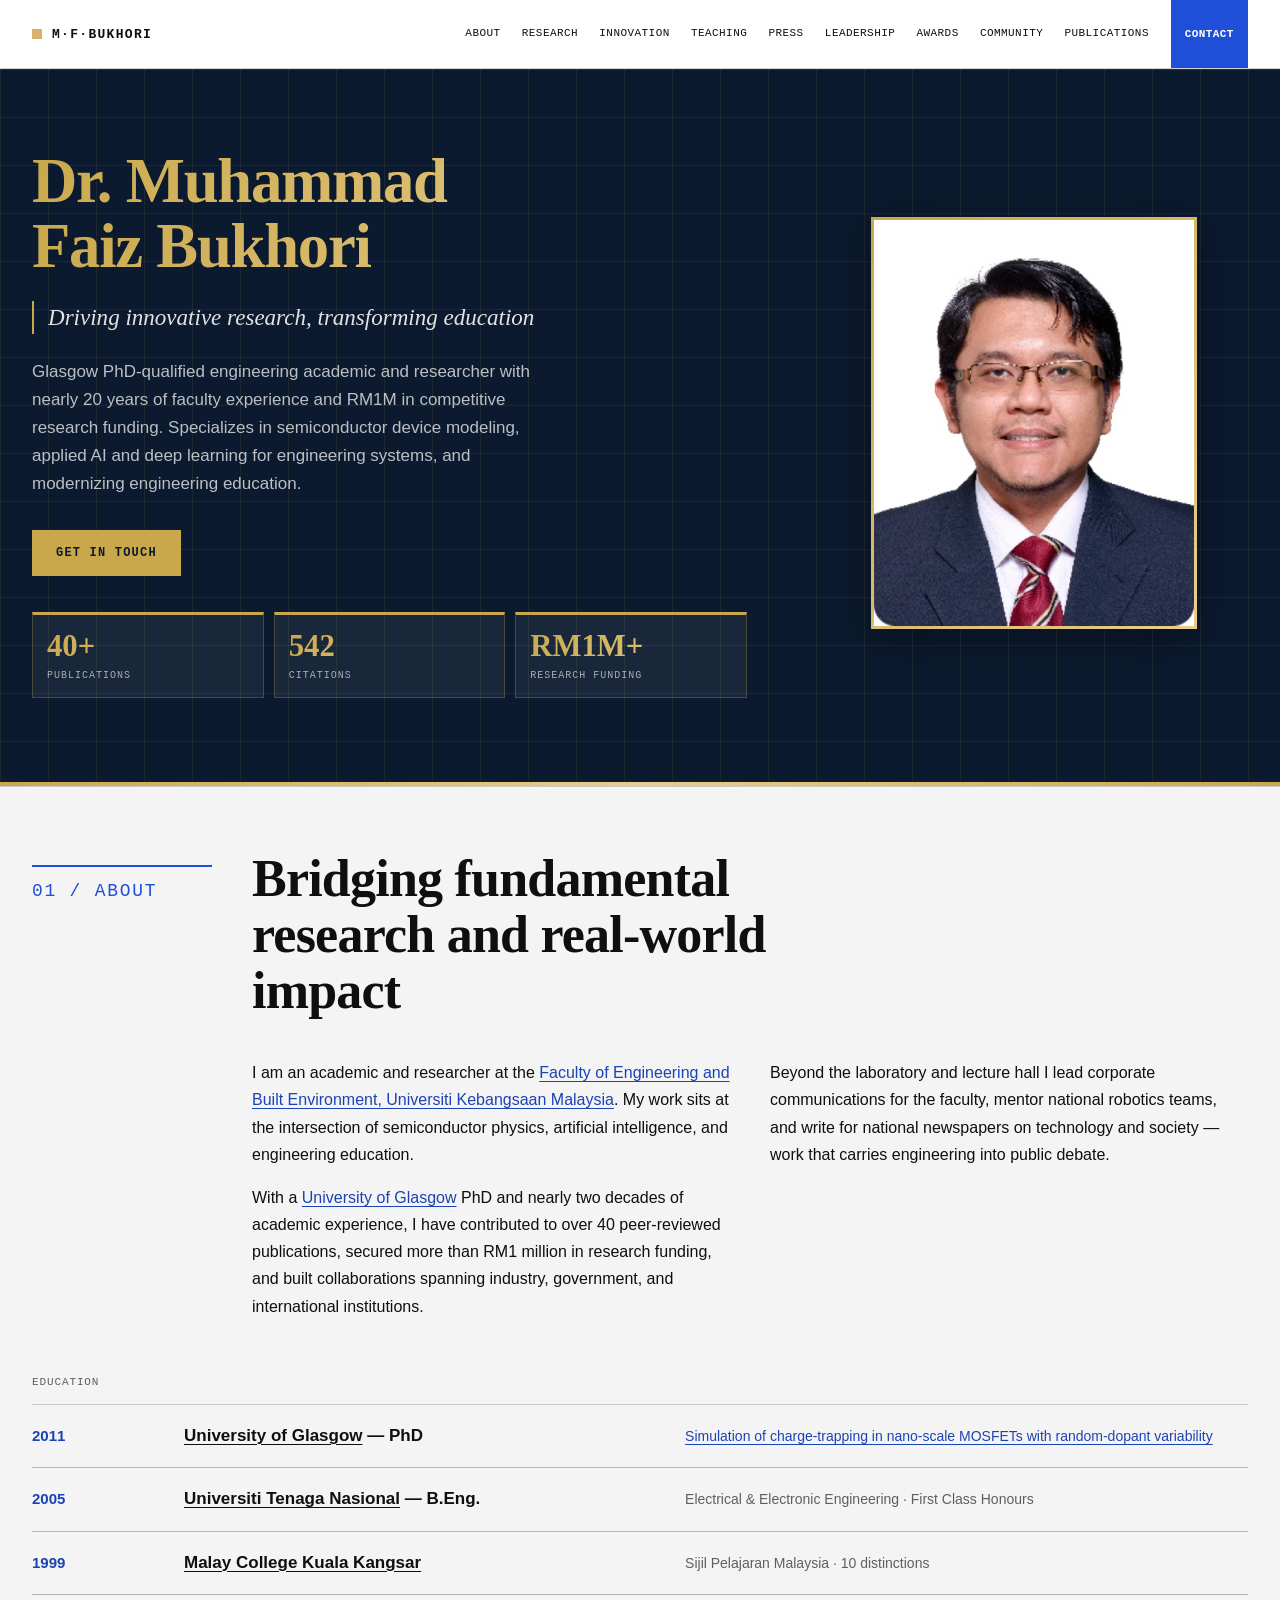
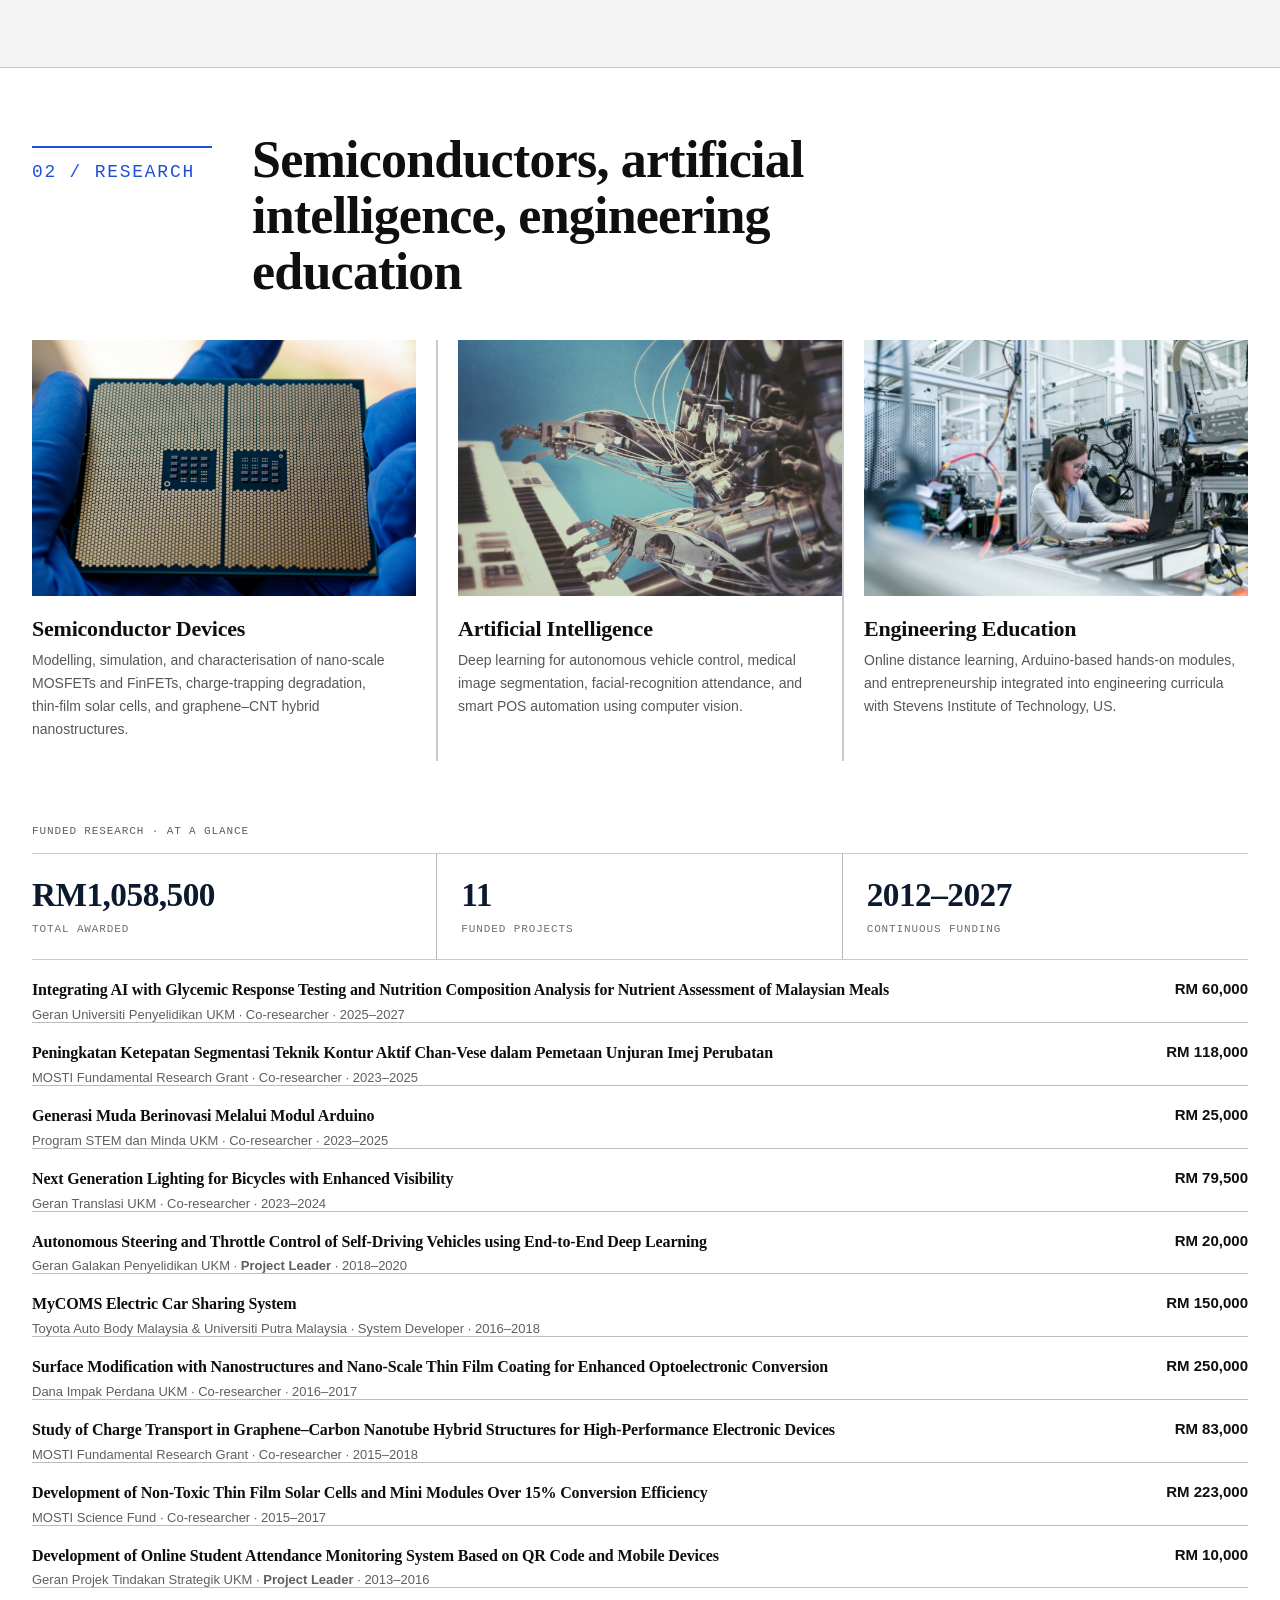
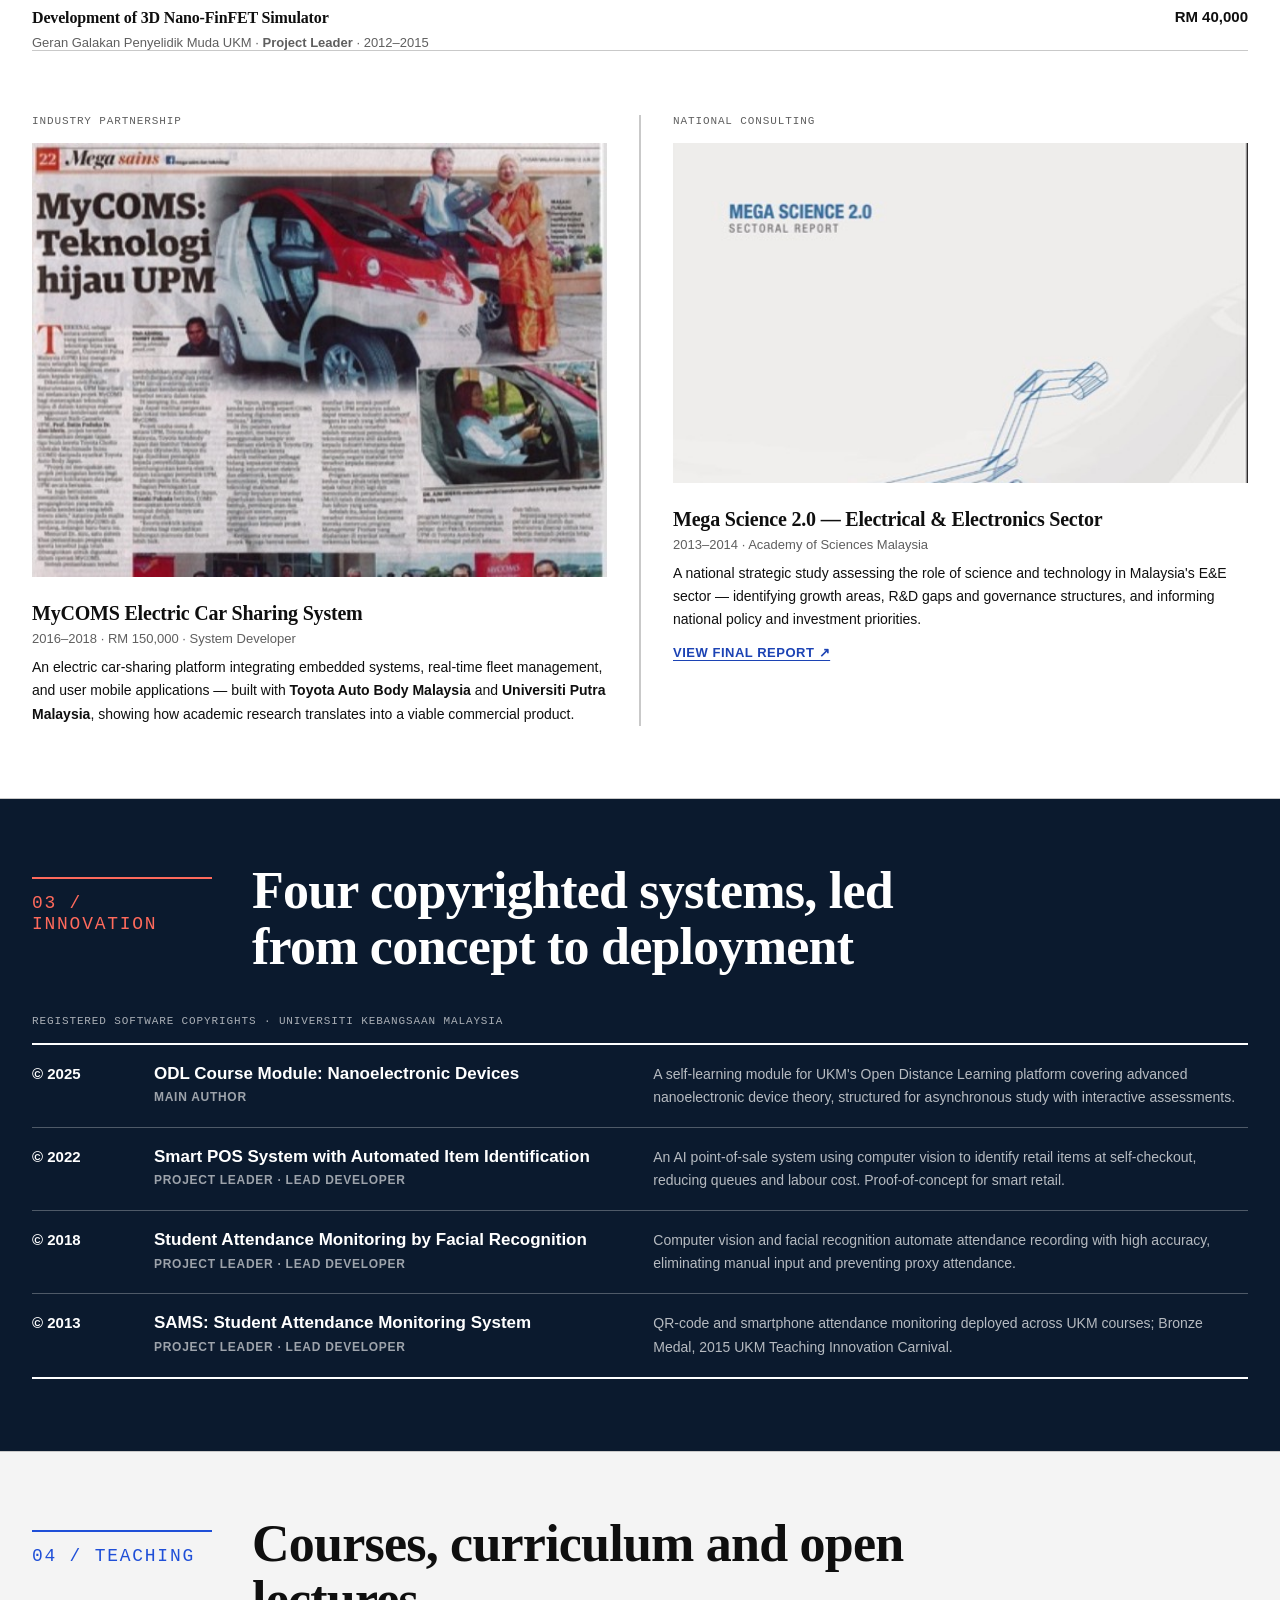
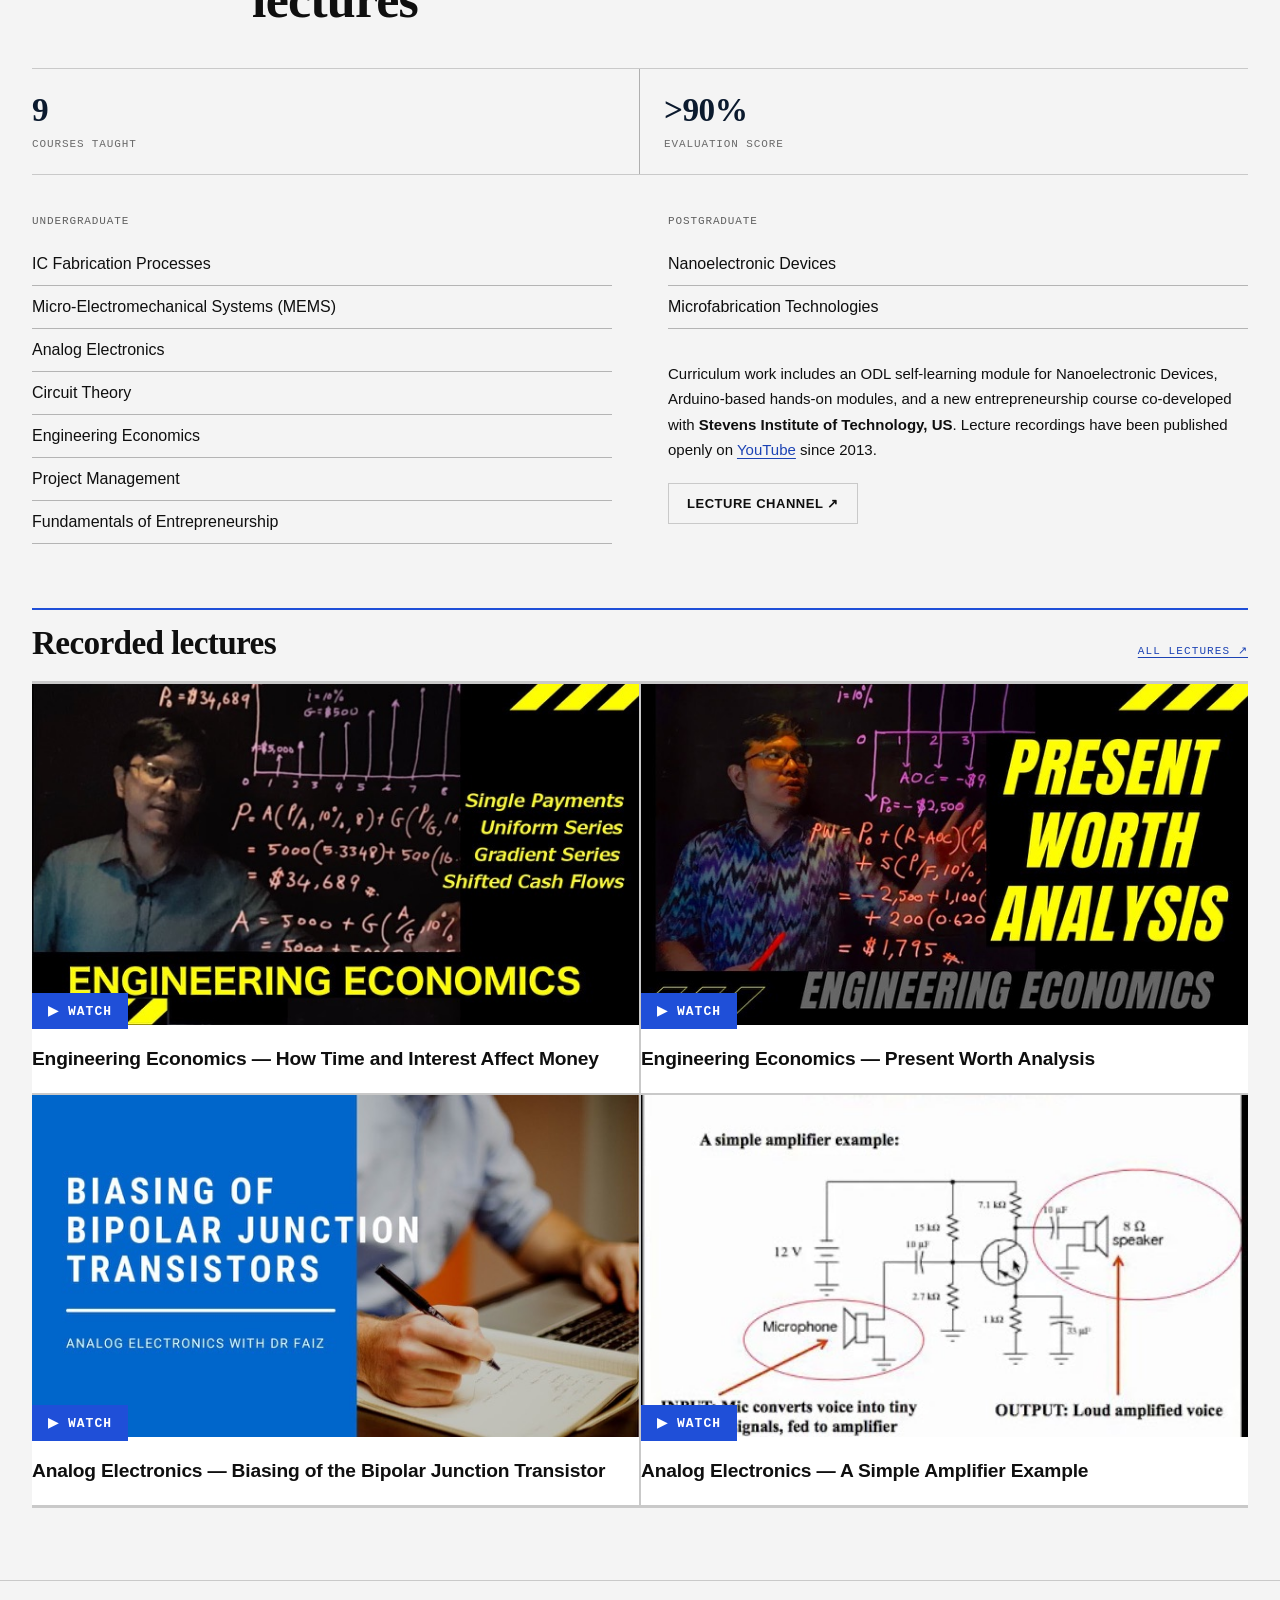
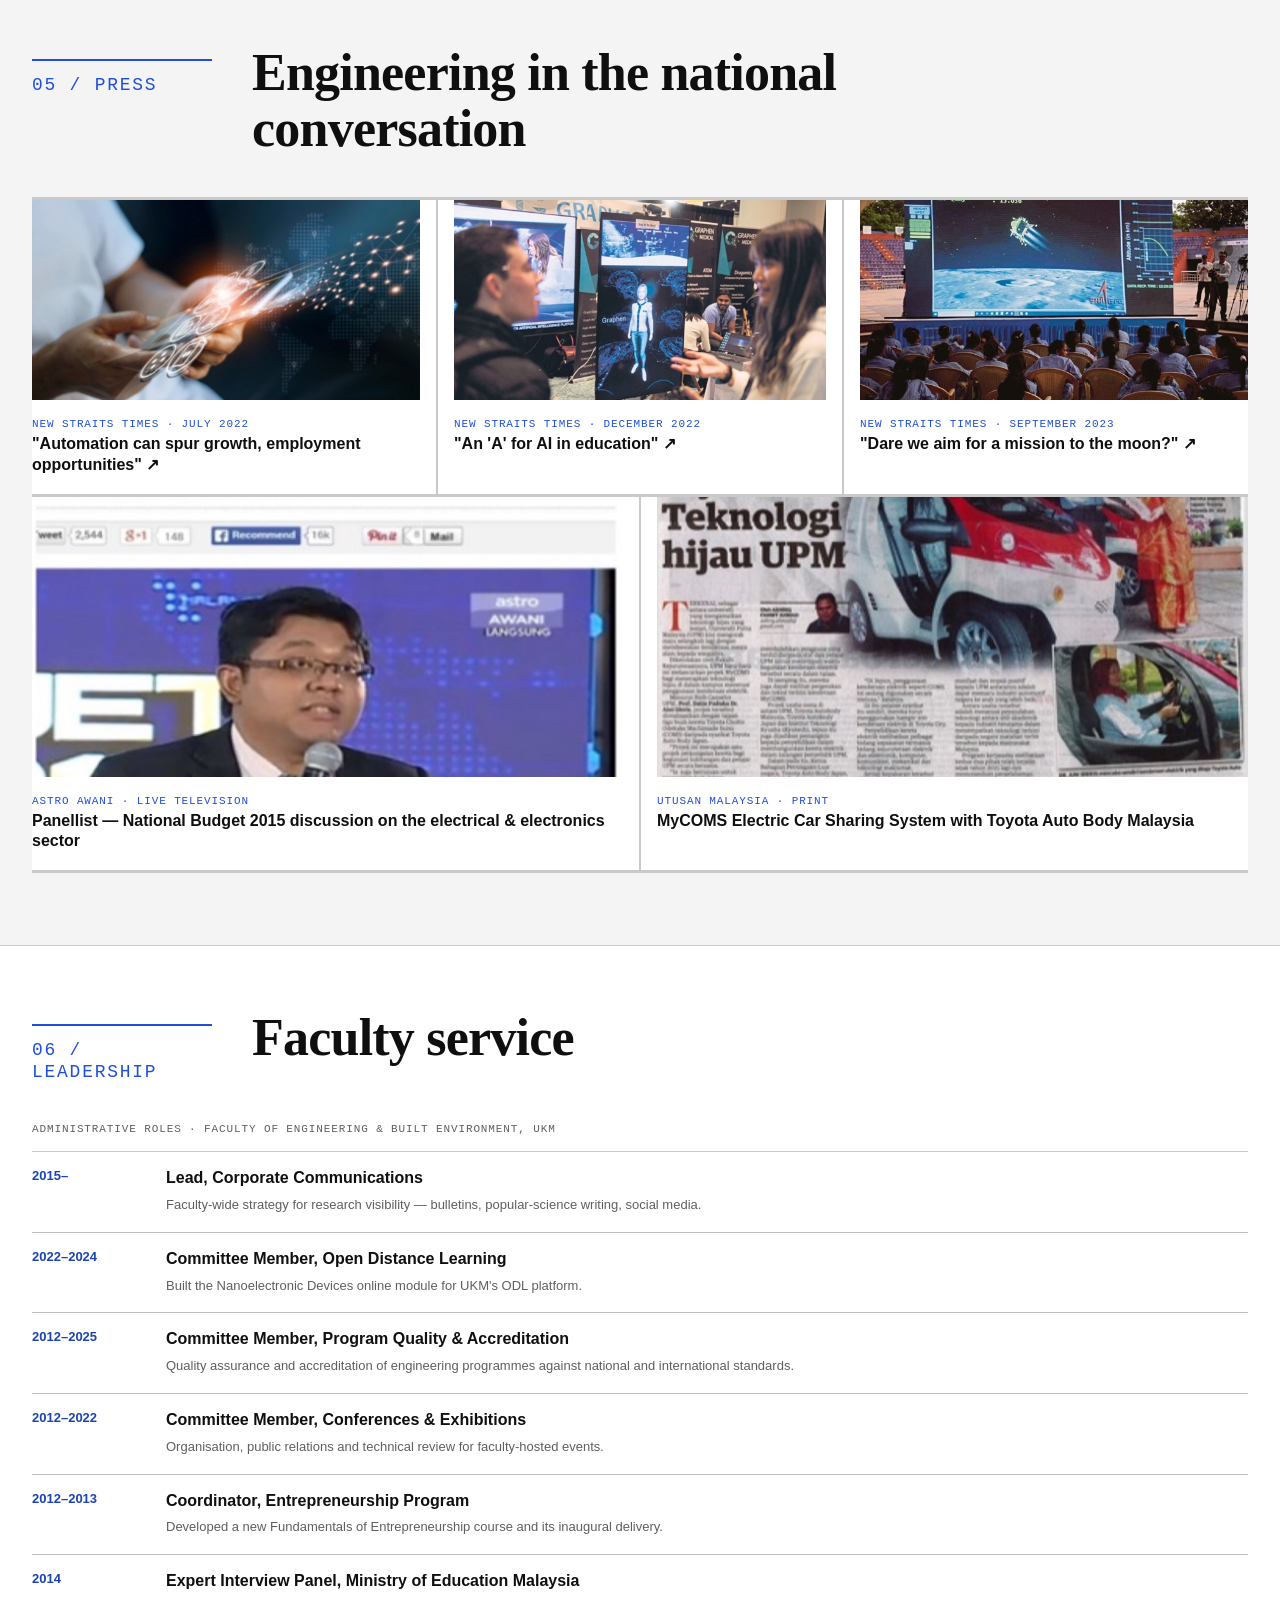
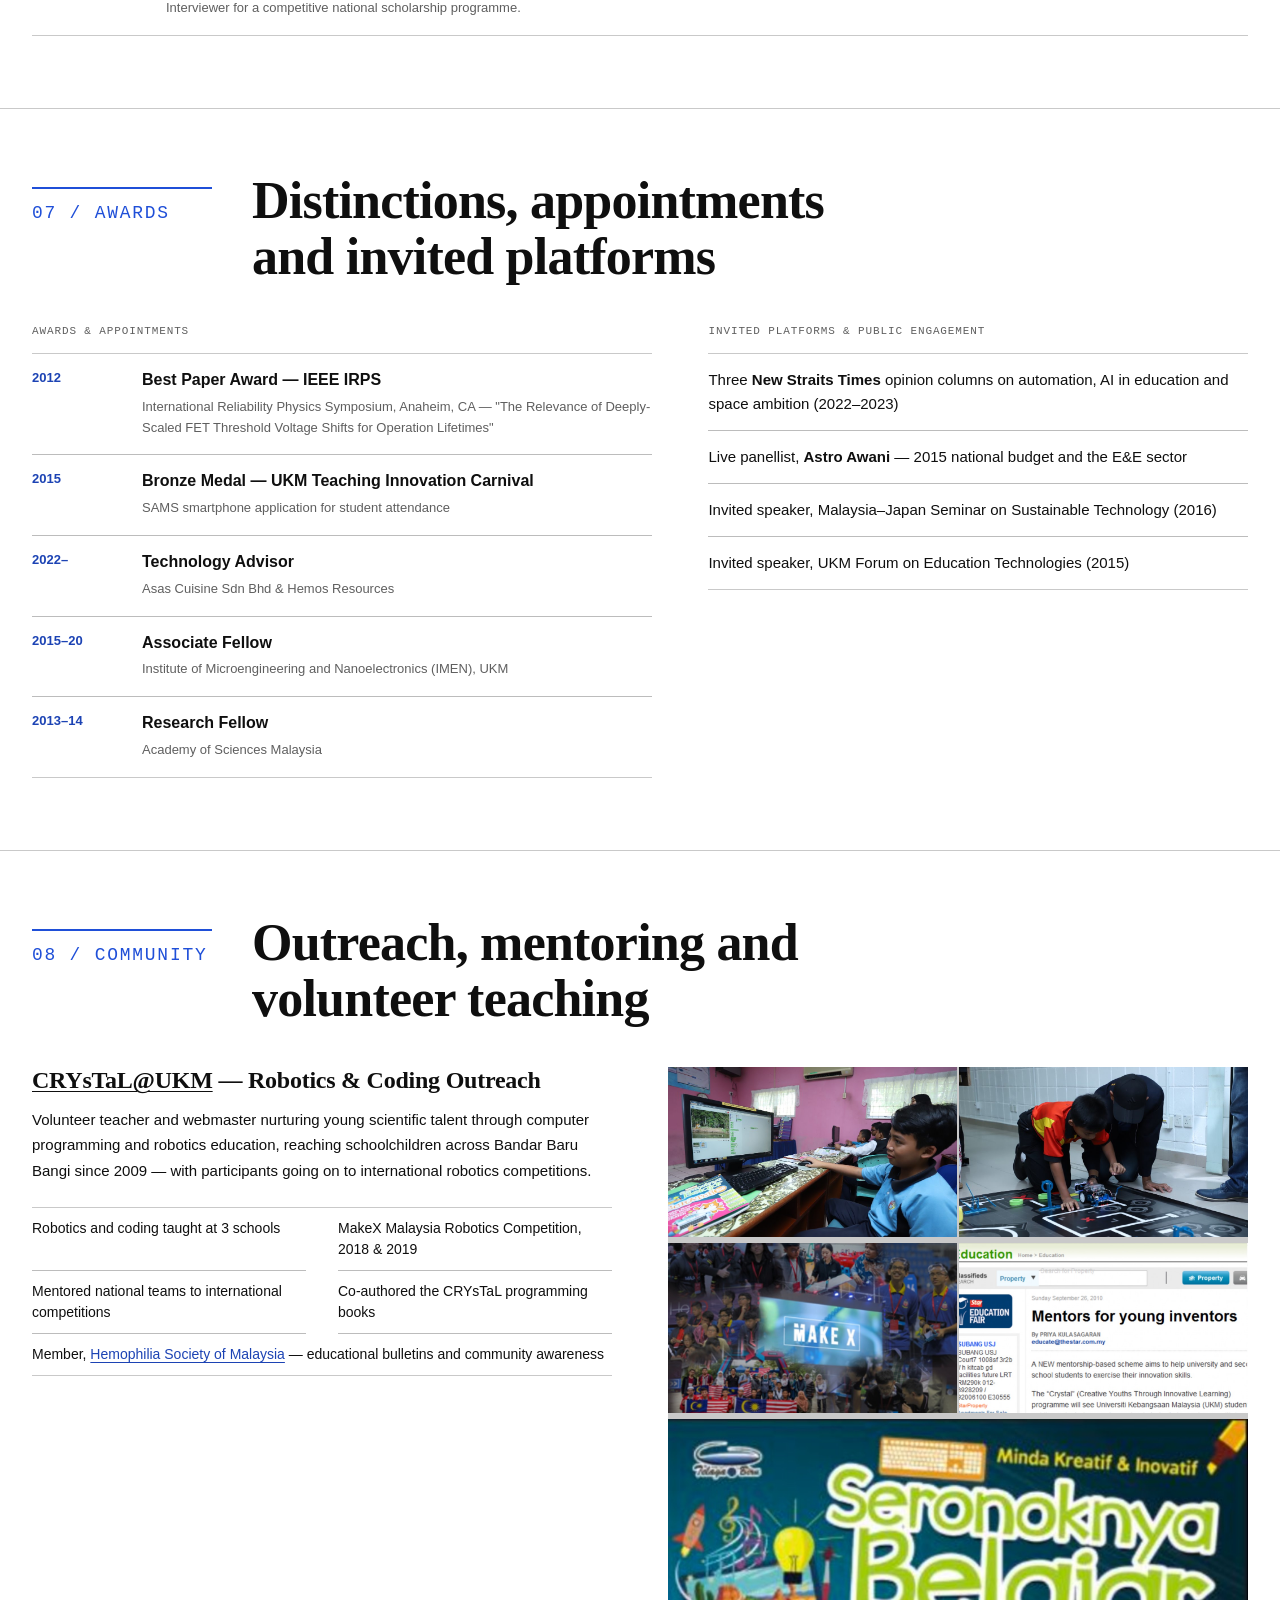
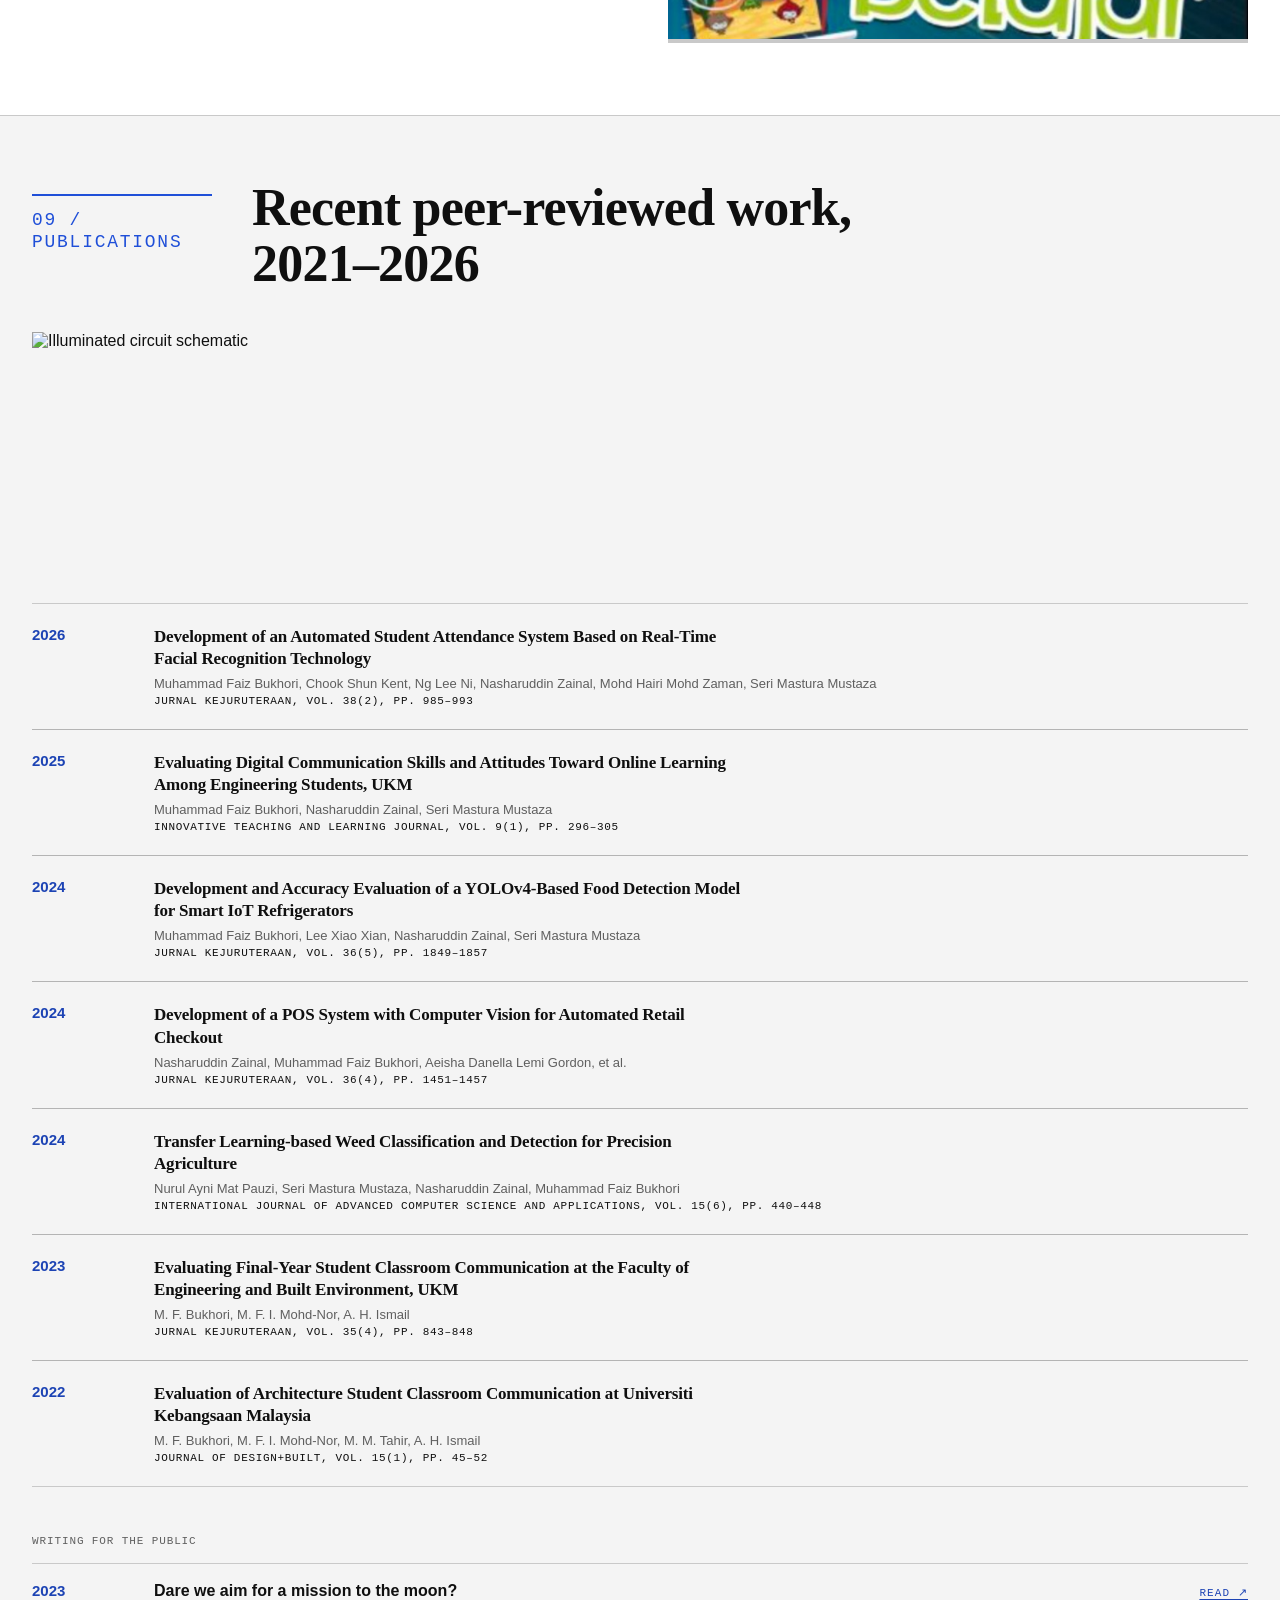
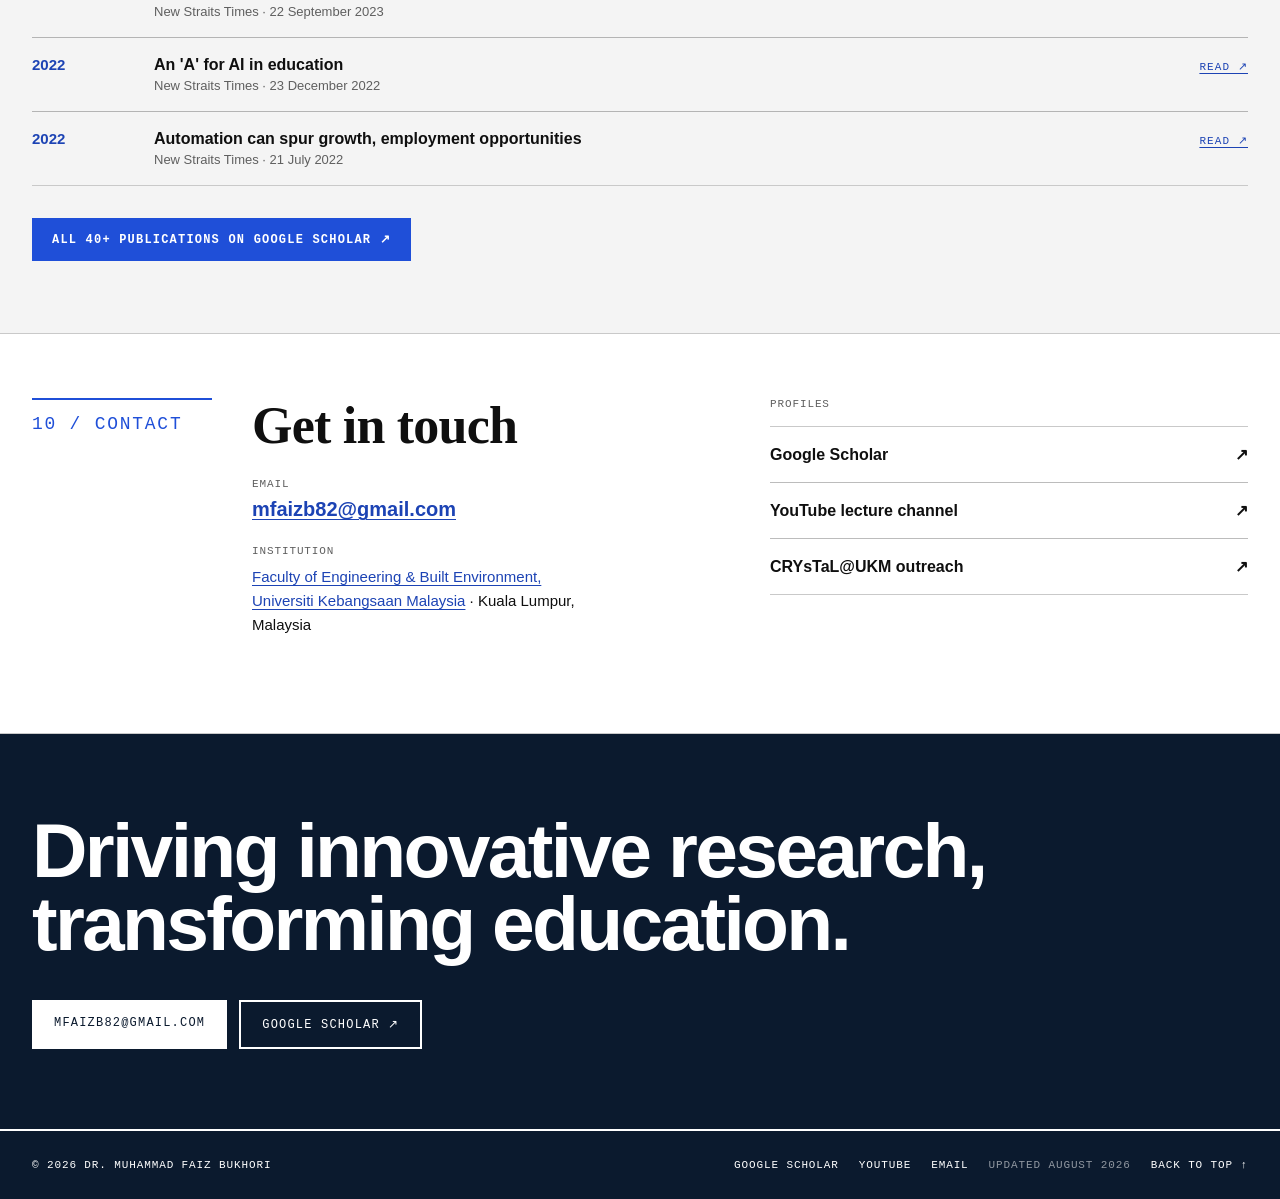
==== commit 5ae6ea5d: "Replace site with V3 Single-file rewrite: index.html now carries all styles and the scroll-spy scrip" ====
--- a/index.html
+++ b/index.html
@@ -1,1097 +1,748 @@
 <!DOCTYPE html>
-<html lang="en" class="no-js">
+<html lang="en">
 <head>
-  <meta charset="UTF-8" />
-  <meta name="viewport" content="width=device-width, initial-scale=1.0" />
-
-  <!-- Primary SEO -->
-  <title>Dr. Muhammad Faiz Bukhori</title>
-  <meta name="description" content="Official website of Dr. Muhammad Faiz Bukhori (Dr Faiz Bukhori), Academic at the Faculty of Engineering and Built Environment, Universiti Kebangsaan Malaysia (UKM). Researcher in semiconductor devices, artificial intelligence, and engineering education." />
-  <meta name="author" content="Dr. Muhammad Faiz Bukhori" />
-  <meta name="keywords" content="Muhammad Faiz Bukhori, Dr Faiz Bukhori, Faiz Bukhori, UKM lecturer, Universiti Kebangsaan Malaysia, semiconductor research, engineering education Malaysia, nanoelectronics, artificial intelligence, FKAB UKM" />
-  <link rel="canonical" href="https://faizverse.github.io/drfaizb/" />
-
-  <meta name="theme-color" content="#1a2744" media="(prefers-color-scheme: light)" />
-  <meta name="theme-color" content="#0a101f" media="(prefers-color-scheme: dark)" />
-
-  <!-- Open Graph -->
-  <meta property="og:title" content="Dr. Muhammad Faiz Bukhori" />
-  <meta property="og:description" content="Academic, researcher, and innovator at Universiti Kebangsaan Malaysia. Specialising in semiconductor devices, AI, and engineering education." />
-  <meta property="og:type" content="profile" />
-  <meta property="og:url" content="https://faizverse.github.io/drfaizb/" />
-  <meta property="og:image" content="https://faizverse.github.io/drfaizb/assets/Faiz-B.jpg" />
-  <meta property="og:image:width" content="410" />
-  <meta property="og:image:height" content="520" />
-  <meta property="og:locale" content="en_MY" />
-  <meta property="profile:first_name" content="Muhammad Faiz" />
-  <meta property="profile:last_name" content="Bukhori" />
-
-  <!-- Twitter Card -->
-  <meta name="twitter:card" content="summary_large_image" />
-  <meta name="twitter:title" content="Dr. Muhammad Faiz Bukhori" />
-  <meta name="twitter:description" content="Academic &amp; Researcher at Universiti Kebangsaan Malaysia. Semiconductor devices, AI, engineering education." />
-  <meta name="twitter:image" content="https://faizverse.github.io/drfaizb/assets/Faiz-B.jpg" />
-
-  <!-- JSON-LD structured data -->
-  <script type="application/ld+json">
-  {
-    "@context": "https://schema.org",
-    "@type": "Person",
-    "name": "Muhammad Faiz Bukhori",
-    "alternateName": ["Dr Faiz Bukhori", "Dr. Muhammad Faiz Bukhori", "M. F. Bukhori"],
-    "honorificPrefix": "Dr.",
-    "jobTitle": "Academic",
-    "affiliation": {
-      "@type": "CollegeOrUniversity",
-      "name": "Universiti Kebangsaan Malaysia",
-      "alternateName": "UKM",
-      "url": "https://www.ukm.my"
-    },
-    "worksFor": {
-      "@type": "Organization",
-      "name": "Faculty of Engineering and Built Environment, Universiti Kebangsaan Malaysia",
-      "url": "https://www.ukm.my/fkab/ms/utama/"
-    },
-    "alumniOf": [
-      {
-        "@type": "CollegeOrUniversity",
-        "name": "University of Glasgow",
-        "url": "https://www.gla.ac.uk"
-      },
-      {
-        "@type": "CollegeOrUniversity",
-        "name": "Universiti Tenaga Nasional",
-        "alternateName": "UNITEN",
-        "url": "https://www.uniten.edu.my"
-      }
-    ],
-    "knowsAbout": ["Semiconductor Devices", "Nanoelectronics", "Artificial Intelligence", "Engineering Education", "MOSFET", "FinFET", "Deep Learning"],
-    "url": "https://faizverse.github.io/drfaizb/",
-    "image": "https://faizverse.github.io/drfaizb/assets/Faiz-B.jpg",
-    "sameAs": [
-      "https://tinyurl.com/ycynzs42",
-      "https://www.youtube.com/c/DrFaizB"
-    ],
-    "email": "mfaizb82@gmail.com",
-    "address": {
-      "@type": "PostalAddress",
-      "addressLocality": "Kuala Lumpur",
-      "addressCountry": "MY"
-    }
+<meta charset="utf-8">
+<meta name="viewport" content="width=device-width, initial-scale=1">
+<title>Dr. Muhammad Faiz Bukhori — Semiconductors, AI, Engineering Education</title>
+<meta name="description" content="Glasgow PhD-qualified engineering academic and researcher: semiconductor device modelling, applied AI and deep learning, and engineering education at Universiti Kebangsaan Malaysia.">
+<link rel="canonical" href="https://faizverse.github.io/drfaizb/">
+<meta property="og:title" content="Dr. Muhammad Faiz Bukhori">
+<meta property="og:description" content="Semiconductor device modelling, applied AI, and engineering education. RM1M in competitive research funding, 40+ publications.">
+<meta property="og:type" content="website">
+<meta property="og:url" content="https://faizverse.github.io/drfaizb/">
+<meta property="og:image" content="https://faizverse.github.io/drfaizb/assets/Faiz-B.jpg">
+<style>
+:root{
+    --brand:#0b1a2e;
+    --ink:#0f0f0f;
+    --ground:#ffffff;
+    --surface:#f4f4f4;
+    --rule:#c9c9c9;
+    --muted:#5f5f5f;
+    --accent:#1f4fd8;
+    --accent-ink:color-mix(in srgb,#1f4fd8 82%,#0f0f0f);
+    --mono:ui-monospace,"SFMono-Regular","Consolas","Liberation Mono",monospace;
+    --serif:Georgia,"Times New Roman",serif;
+    --gold:#c9a84c;
+    --gold-light:#e8cd8a;
+    --photo-filter:none;
   }
-  </script>
-
-  <link rel="icon" type="image/svg+xml" href="assets/favicon.svg" />
-  <link rel="apple-touch-icon" href="assets/favicon.svg" />
-
-  <link rel="preload" href="assets/fonts/inter-latin.woff2" as="font" type="font/woff2" crossorigin />
-  <link rel="preload" href="assets/fonts/source-serif-4-latin.woff2" as="font" type="font/woff2" crossorigin />
-
-  <link rel="stylesheet" href="css/tokens.css" />
-  <link rel="stylesheet" href="css/base.css" />
-  <link rel="stylesheet" href="css/components.css" />
-  <link rel="stylesheet" href="css/sections.css" />
-  <link rel="stylesheet" href="css/print.css" media="print" />
-
-  <!-- Runs before first paint: drops the no-JS guard and applies the saved
-       theme so the page never flashes the wrong one. -->
-  <script>
-    (function () {
-      var d = document.documentElement;
-      d.classList.remove('no-js');
-      try {
-        var t = localStorage.getItem('theme');
-        if (t === 'dark' || t === 'light') d.setAttribute('data-theme', t);
-      } catch (e) {}
-    })();
-  </script>
+  html{scroll-behavior:smooth}
+  body{margin:0;background:var(--ground);color:var(--ink);font-family:-apple-system,BlinkMacSystemFont,"Segoe UI","Helvetica Neue",Helvetica,sans-serif;-webkit-font-smoothing:antialiased}
+  h1,h2,h3,h4{font-family:Georgia,"Times New Roman",serif;font-weight:700;letter-spacing:-0.01em}
+  section{scroll-margin-top:72px}
+  a{color:var(--accent-ink);text-underline-offset:3px;text-decoration-thickness:1px}
+  a:hover{color:var(--accent)}
+  ::selection{background:color-mix(in srgb,var(--accent) 25%,transparent)}
+  :focus-visible{outline:2px solid var(--accent);outline-offset:2px}
+  .ph{filter:var(--photo-filter)}
+  @media (max-width:1080px){
+    [data-r="hero"]{grid-template-columns:1fr !important;gap:44px !important}
+    [data-r="hdr"]{grid-template-columns:1fr !important;gap:18px !important}
+    [data-r="cols3"]{grid-template-columns:repeat(2,1fr) !important}
+  }
+  @media (max-width:760px){
+    [data-r="cols3"],[data-r="cols2"],[data-r="stats"],[data-r="row"]{grid-template-columns:1fr !important}
+    [data-r="row"]{gap:10px !important}
+  }
+  nav a.is-active{color:var(--accent) !important;border-bottom-color:var(--accent) !important;background:var(--surface) !important}
+  .grad{background:linear-gradient(135deg,var(--gold) 0%,var(--gold-light) 100%);-webkit-background-clip:text;background-clip:text;-webkit-text-fill-color:transparent;color:var(--gold-light)}
+.hv1:hover{color:var(--accent) !important;border-bottom-color:var(--accent) !important;background:var(--surface) !important}
+.hv2:hover{color:var(--accent) !important;border-bottom-color:var(--accent) !important;background:var(--surface) !important}
+.hv3:hover{color:var(--accent) !important;border-bottom-color:var(--accent) !important;background:var(--surface) !important}
+.hv4:hover{color:var(--accent) !important;border-bottom-color:var(--accent) !important;background:var(--surface) !important}
+.hv5:hover{color:var(--accent) !important;border-bottom-color:var(--accent) !important;background:var(--surface) !important}
+.hv6:hover{color:var(--accent) !important;border-bottom-color:var(--accent) !important;background:var(--surface) !important}
+.hv7:hover{color:var(--accent) !important;border-bottom-color:var(--accent) !important;background:var(--surface) !important}
+.hv8:hover{color:var(--accent) !important;border-bottom-color:var(--accent) !important;background:var(--surface) !important}
+.hv9:hover{color:var(--accent) !important;border-bottom-color:var(--accent) !important;background:var(--surface) !important}
+.hv10:hover{background:var(--brand) !important}
+.hv11:hover{background:var(--gold-light) !important}
+.hv12:hover{background:var(--surface) !important}
+.hv13:hover{background:var(--surface) !important}
+.hv14:hover{background:var(--surface) !important}
+.hv15:hover{background:var(--surface) !important}
+.hv16:hover{background:var(--surface) !important}
+.hv17:hover{background:var(--surface) !important}
+.hv18:hover{background:var(--surface) !important}
+.hv19:hover{background:var(--surface) !important}
+.hv20:hover{background:var(--surface) !important}
+.hv21:hover{background:var(--surface) !important}
+.hv22:hover{background:var(--surface) !important}
+.hv23:hover{background:var(--surface) !important}
+.hv24:hover{background:var(--surface) !important}
+.hv25:hover{background:var(--surface) !important}
+.hv26:hover{background:var(--surface) !important}
+.hv27:hover{background:var(--surface) !important}
+.hv28:hover{background:var(--surface) !important}
+.hv29:hover{background:var(--surface) !important}
+.hv30:hover{background:var(--surface) !important}
+.hv31:hover{background:#ff6a5c !important}
+.hv32:hover{color:var(--brand) !important}
+.hv33:hover{color:var(--brand) !important}
+.hv34:hover{color:var(--brand) !important}
+.hv35:hover{background:#ffffff !important}
+.hv36:hover{background:color-mix(in srgb,var(--ground) 18%,transparent) !important}
+.hv37:hover{color:var(--gold) !important}
+.hv38:hover{color:var(--gold) !important}
+.hv39:hover{color:var(--gold) !important}
+.hv40:hover{color:var(--gold) !important}
+</style>
 </head>
 <body>
-
-  <a class="skip-link" href="#main">Skip to content</a>
-  <div id="scroll-progress"></div>
-
-  <!-- ============================================================
-       NAVIGATION
-       ============================================================ -->
-  <nav id="navbar" aria-label="Main">
-    <a class="nav-logo" href="#hero">MFB</a>
-
-    <ul class="nav-links">
-      <li><a href="#about">About</a></li>
-      <li><a href="#research">Research</a></li>
-      <li><a href="#innovation">Innovation</a></li>
-      <li><a href="#teaching">Teaching</a></li>
-      <li><a href="#leadership">Leadership</a></li>
-      <li><a href="#press">Press</a></li>
-      <li><a href="#awards">Awards</a></li>
-      <li><a href="#community">Community</a></li>
-      <li><a href="#publications">Publications</a></li>
-      <li><a href="#contact">Contact</a></li>
-    </ul>
-
-    <div class="nav-actions">
-      <button class="theme-toggle" id="themeToggle" aria-pressed="false" aria-label="Switch to dark theme">
-        <svg class="icon-sun" xmlns="http://www.w3.org/2000/svg" viewBox="0 0 24 24" fill="none" stroke="currentColor" stroke-width="1.8" stroke-linecap="round" aria-hidden="true" focusable="false"><circle cx="12" cy="12" r="4"/><path d="M12 2v2M12 20v2M4.9 4.9l1.4 1.4M17.7 17.7l1.4 1.4M2 12h2M20 12h2M4.9 19.1l1.4-1.4M17.7 6.3l1.4-1.4"/></svg>
-        <svg class="icon-moon" xmlns="http://www.w3.org/2000/svg" viewBox="0 0 24 24" fill="none" stroke="currentColor" stroke-width="1.8" stroke-linecap="round" stroke-linejoin="round" aria-hidden="true" focusable="false"><path d="M21 12.8A9 9 0 1 1 11.2 3a7 7 0 0 0 9.8 9.8z"/></svg>
-      </button>
-
-      <button class="hamburger" id="hamburger" aria-label="Toggle menu" aria-expanded="false" aria-controls="mobileMenu">
-        <span></span><span></span><span></span>
-      </button>
-    </div>
-  </nav>
-
-  <!-- Mobile Menu -->
-  <div class="mobile-menu" id="mobileMenu">
-    <a href="#about">About</a>
-    <a href="#research">Research</a>
-    <a href="#innovation">Innovation</a>
-    <a href="#teaching">Teaching</a>
-    <a href="#leadership">Leadership</a>
-    <a href="#press">Press</a>
-    <a href="#awards">Awards</a>
-    <a href="#community">Community</a>
-    <a href="#publications">Publications</a>
-    <a href="#contact">Contact</a>
-  </div>
-
-  <main id="main">
-
-  <!-- ============================================================
-       HERO
-       ============================================================ -->
-  <section id="hero">
-    <div class="container">
-      <div class="hero-inner">
-
-        <!-- Text -->
-        <div class="hero-text">
-          <p class="hero-pre fade-in">DR. MUHAMMAD FAIZ BUKHORI</p>
-          <h1 class="hero-headline fade-in delay-1">
-            <span class="hero-word grad">Research.</span>
-            <span class="hero-word grad">Teaching.</span>
-            <span class="hero-word grad">Innovation.</span>
-          </h1>
-          <p class="hero-tagline fade-in delay-2">Driving Innovative Research, Transforming Education</p>
-          <div class="hero-actions fade-in delay-3">
-            <a class="btn btn-secondary" href="#contact">Get in Touch</a>
-          </div>
-          <div class="hero-stats-grid fade-in delay-3">
-            <div class="hero-stat-card">
-              <div class="stat-number grad" data-target="40" data-suffix="+">40+</div>
-              <div class="stat-label">Publications</div>
-            </div>
-            <div class="hero-stat-card">
-              <div class="stat-number grad" data-target="542" data-suffix="">542</div>
-              <div class="stat-label">Citations</div>
-            </div>
-            <div class="hero-stat-card">
-              <div class="stat-number grad" data-target="11" data-suffix="">11</div>
-              <div class="stat-label">h-index</div>
-            </div>
-            <div class="hero-stat-card">
-              <div class="stat-number grad" data-target="1" data-prefix="RM" data-suffix="M+">RM1M+</div>
-              <div class="stat-label">Research Funding</div>
-            </div>
-          </div>
-        </div>
-
-        <!-- Photo -->
-        <div class="hero-photo-wrap fade-in delay-2">
-          <div class="hero-photo-ring">
-            <picture>
-              <source srcset="assets/Faiz-B.webp" type="image/webp" />
-              <img src="assets/Faiz-B.jpg" alt="Dr. Muhammad Faiz Bukhori" width="410" height="520" loading="eager" fetchpriority="high" decoding="async" />
-            </picture>
-          </div>
-        </div>
-
-      </div>
-    </div>
-  </section>
-
-
-  <!-- ============================================================
-       ABOUT
-       ============================================================ -->
-  <section id="about">
-    <div class="container">
-      <p class="section-label fade-in">Who I Am</p>
-      <h2 class="section-title fade-in delay-1">About <span>Me</span></h2>
-      <div class="gold-line fade-in delay-1"></div>
-
-      <div class="about-grid">
-
-        <!-- Left: bold statement -->
-        <div class="about-statement fade-in delay-1">
-          Passionate about discovery. Devoted to the craft of teaching. Committed to making science matter.
-        </div>
-
-        <!-- Right: bio paragraphs -->
-        <div class="about-bio fade-in delay-2">
-          <p>
-            I am an academic and researcher at the <a href="https://www.ukm.my/fkab/ms/utama/" target="_blank" rel="noopener">Faculty of Engineering and Built Environment, Universiti Kebangsaan Malaysia (UKM)</a>. My work sits at the intersection of semiconductor physics, artificial intelligence, and engineering education — fields where I strive to bridge fundamental research with real-world impact.
-          </p>
-          <p>
-            With a <a href="https://www.gla.ac.uk/" target="_blank" rel="noopener">University of Glasgow</a> PhD and nearly two decades of academic experience, I have contributed to over 40 peer-reviewed publications, secured more than RM1 million in research funding, and built collaborations spanning industry, government, and international institutions. Beyond the laboratory and lecture hall, I am passionate about community engagement — from mentoring national robotics teams to writing for national newspapers on technology and society.
-          </p>
-        </div>
-
-      </div>
-
-      <!-- Highlights row — full width below the two-column grid -->
-      <div class="about-highlights">
-
-        <div class="card card--sunken card--accent-top card--tight highlight-card fade-in delay-1">
-          <div class="icon-well icon-well--sm"><svg xmlns="http://www.w3.org/2000/svg" viewBox="0 0 24 24" fill="none" stroke="currentColor" stroke-width="1.5" stroke-linecap="round" stroke-linejoin="round" aria-hidden="true" focusable="false"><path d="M22 10v6M2 10l10-5 10 5-10 5-10-5z"/><path d="M6 12v5c3 3 9 3 12 0v-5"/></svg></div>
-          <div class="highlight-text">
-            <h4><a href="https://www.gla.ac.uk/" target="_blank" rel="noopener">University of Glasgow</a> — PhD (2011)</h4>
-            <p><a href="https://theses.gla.ac.uk/2810/1/2011BukhoriPhD.pdf" target="_blank" rel="noopener">Simulation of charge-trapping in nano-scale MOSFETs with random-dopant variability</a></p>
-          </div>
-        </div>
-
-        <div class="card card--sunken card--accent-top card--tight highlight-card fade-in delay-2">
-          <div class="icon-well icon-well--sm"><svg xmlns="http://www.w3.org/2000/svg" viewBox="0 0 24 24" fill="none" stroke="currentColor" stroke-width="1.5" stroke-linecap="round" stroke-linejoin="round" aria-hidden="true" focusable="false"><circle cx="12" cy="8" r="6"/><path d="M15.477 12.89 17 22l-5-3-5 3 1.523-9.11"/></svg></div>
-          <div class="highlight-text">
-            <h4><a href="https://www.uniten.edu.my/" target="_blank" rel="noopener">Universiti Tenaga Nasional</a> — B.Eng. (2005)</h4>
-            <p>Electrical &amp; Electronic Engineering · First Class Honours</p>
-          </div>
-        </div>
-
-        <div class="card card--sunken card--accent-top card--tight highlight-card fade-in delay-3">
-          <div class="icon-well icon-well--sm"><svg xmlns="http://www.w3.org/2000/svg" viewBox="0 0 24 24" fill="none" stroke="currentColor" stroke-width="1.5" stroke-linecap="round" stroke-linejoin="round" aria-hidden="true" focusable="false"><path d="M3 9l9-7 9 7v11a2 2 0 0 1-2 2H5a2 2 0 0 1-2-2z"/><polyline points="9 22 9 12 15 12 15 22"/></svg></div>
-          <div class="highlight-text">
-            <h4><a href="https://mckk.edu.my/" target="_blank" rel="noopener">Malay College Kuala Kangsar (MCKK)</a> — (1999)</h4>
-            <p>Sijil Pelajaran Malaysia · 10 distinctions</p>
-          </div>
-        </div>
-
-      </div>
-    </div>
-  </section>
-
-
-  <!-- ============================================================
-       RESEARCH
-       ============================================================ -->
-  <section id="research">
-    <div class="container">
-      <p class="section-label fade-in">What I Investigate</p>
-      <h2 class="section-title fade-in delay-1">Research <span>Areas</span></h2>
-      <div class="gold-line fade-in delay-1"></div>
-      <p class="section-desc fade-in delay-2">Three interconnected domains where my lab pushes the frontier of knowledge and application.</p>
-
-      <!-- Area cards -->
-      <div class="research-areas">
-        <div class="card card--accent-top card--flush area-card fade-in">
-          <div class="area-img"><picture><source srcset="assets/research_semiconductor.webp" type="image/webp" /><img src="assets/research_semiconductor.jpg" alt="Circuit board — semiconductor research" width="800" height="532" loading="lazy" decoding="async" /></picture></div>
-          <h3>Semiconductor Devices</h3>
-          <p>Modelling, simulation, and characterisation of nano-scale MOSFETs and FinFETs, charge-trapping degradation, thin-film solar cells, and graphene-CNT hybrid nanostructures.</p>
-        </div>
-        <div class="card card--accent-top card--flush area-card fade-in delay-1">
-          <div class="area-img"><picture><source srcset="assets/research_ai.webp" type="image/webp" /><img src="assets/research_ai.jpg" alt="Robotics and AI research" width="800" height="532" loading="lazy" decoding="async" /></picture></div>
-          <h3>Artificial Intelligence</h3>
-          <p>Deep learning for autonomous vehicle control, medical image segmentation, facial recognition attendance systems, and smart POS automation using computer vision.</p>
-        </div>
-        <div class="card card--accent-top card--flush area-card fade-in delay-2">
-          <div class="area-img"><picture><source srcset="assets/research_education.webp" type="image/webp" /><img src="assets/research_education.jpg" alt="Engineering education laboratory" width="800" height="532" loading="lazy" decoding="async" /></picture></div>
-          <h3>Engineering Education</h3>
-          <p>Innovative pedagogy including online distance learning, Arduino-based hands-on modules, and entrepreneurship integration into engineering curricula in collaboration with Stevens Institute of Technology, US.</p>
-        </div>
-      </div>
-
-      <!-- Funded projects
-           Authored in chronological order, latest first — the DOM order IS
-           the display order, so the full list is present without JS.
-           js/chart.js only sizes the bars. -->
-      <h3 class="projects-title fade-in">Funded Research Projects</h3>
-
-      <ol class="funding-list fade-in" id="fundingList">
-
-        <li class="funding-row" data-amount="60000">
-          <div class="funding-main">
-            <h4 class="funding-title">Integrating AI with Glycemic Response Testing and Nutrition Composition Analysis for Nutrient Assessment of Malaysian Meals</h4>
-            <p class="funding-meta">Geran Universiti Penyelidikan UKM · Co-researcher · <span class="funding-years">2025–2027</span></p>
-          </div>
-          <p class="funding-value">RM 60,000</p>
-          <div class="funding-track"><span class="funding-bar"></span></div>
-        </li>
-
-        <li class="funding-row" data-amount="118000">
-          <div class="funding-main">
-            <h4 class="funding-title" lang="ms">Peningkatan Ketepatan Segmentasi Teknik Kontur Aktif Chan-Vese dalam Pemetaan Unjuran Imej Perubatan</h4>
-            <p class="funding-meta">MOSTI Fundamental Research Grant · Co-researcher · <span class="funding-years">2023–2025</span></p>
-          </div>
-          <p class="funding-value">RM 118,000</p>
-          <div class="funding-track"><span class="funding-bar"></span></div>
-        </li>
-
-        <li class="funding-row" data-amount="25000">
-          <div class="funding-main">
-            <h4 class="funding-title" lang="ms">Generasi Muda Berinovasi Melalui Modul Arduino</h4>
-            <p class="funding-meta">Program STEM dan Minda UKM · Co-researcher · <span class="funding-years">2023–2025</span></p>
-          </div>
-          <p class="funding-value">RM 25,000</p>
-          <div class="funding-track"><span class="funding-bar"></span></div>
-        </li>
-
-        <li class="funding-row" data-amount="79500">
-          <div class="funding-main">
-            <h4 class="funding-title">Next Generation Lighting for Bicycles with Enhanced Visibility</h4>
-            <p class="funding-meta">Geran Translasi UKM · Co-researcher · <span class="funding-years">2023–2024</span></p>
-          </div>
-          <p class="funding-value">RM 79,500</p>
-          <div class="funding-track"><span class="funding-bar"></span></div>
-        </li>
-
-        <li class="funding-row" data-amount="20000">
-          <div class="funding-main">
-            <h4 class="funding-title">Autonomous Steering and Throttle Control of Self-Driving Vehicles using End-to-End Deep Learning</h4>
-            <p class="funding-meta">Geran Galakan Penyelidikan UKM · Project Leader · <span class="funding-years">2018–2020</span></p>
-          </div>
-          <p class="funding-value">RM 20,000</p>
-          <div class="funding-track"><span class="funding-bar"></span></div>
-        </li>
-
-        <li class="funding-row" data-amount="150000">
-          <div class="funding-main">
-            <h4 class="funding-title">MyCOMS Electric Car Sharing System</h4>
-            <p class="funding-meta">Toyota Auto Body Malaysia &amp; Universiti Putra Malaysia · System Developer · <span class="funding-years">2016–2018</span></p>
-          </div>
-          <p class="funding-value">RM 150,000</p>
-          <div class="funding-track"><span class="funding-bar"></span></div>
-        </li>
-
-        <li class="funding-row" data-amount="250000">
-          <div class="funding-main">
-            <h4 class="funding-title">Surface Modification with Nanostructures and Nano-Scale Thin Film Coating for Enhanced Optoelectronic Conversion by Increased Activation Area</h4>
-            <p class="funding-meta">Dana Impak Perdana UKM · Co-researcher · <span class="funding-years">2016–2017</span></p>
-          </div>
-          <p class="funding-value">RM 250,000</p>
-          <div class="funding-track"><span class="funding-bar"></span></div>
-        </li>
-
-        <li class="funding-row" data-amount="83000">
-          <div class="funding-main">
-            <h4 class="funding-title">Study of Charge Transport in Graphene-Carbon Nanotube Hybrid Structures for the Fabrication of High-Performance Electronic Devices</h4>
-            <p class="funding-meta">MOSTI Fundamental Research Grant · Co-researcher · <span class="funding-years">2015–2018</span></p>
-          </div>
-          <p class="funding-value">RM 83,000</p>
-          <div class="funding-track"><span class="funding-bar"></span></div>
-        </li>
-
-        <li class="funding-row" data-amount="223000">
-          <div class="funding-main">
-            <h4 class="funding-title">Development of Non-Toxic Thin Film Solar Cells and Mini Modules Over 15% Conversion Efficiency by Co-Evaporation for Versatile Application</h4>
-            <p class="funding-meta">MOSTI Science Fund · Co-researcher · <span class="funding-years">2015–2017</span></p>
-          </div>
-          <p class="funding-value">RM 223,000</p>
-          <div class="funding-track"><span class="funding-bar"></span></div>
-        </li>
-
-        <li class="funding-row" data-amount="10000">
-          <div class="funding-main">
-            <h4 class="funding-title">Development of Online Student Attendance Monitoring System Based on QR Code and Mobile Devices</h4>
-            <p class="funding-meta">Geran Projek Tindakan Strategik UKM · Project Leader · <span class="funding-years">2013–2016</span></p>
-          </div>
-          <p class="funding-value">RM 10,000</p>
-          <div class="funding-track"><span class="funding-bar"></span></div>
-        </li>
-
-        <li class="funding-row" data-amount="40000">
-          <div class="funding-main">
-            <h4 class="funding-title">Development of 3D Nano-FinFET Simulator</h4>
-            <p class="funding-meta">Geran Galakan Penyelidik Muda UKM · Project Leader · <span class="funding-years">2012–2015</span></p>
-          </div>
-          <p class="funding-value">RM 40,000</p>
-          <div class="funding-track"><span class="funding-bar"></span></div>
-        </li>
-
-      </ol>
-
-      <p class="funding-total fade-in" id="fundingTotal">11 funded projects · <strong>RM 1,058,500</strong> total · 2012–2027</p>
-
-      <!-- Industry-University Collaboration -->
-      <h3 class="projects-title fade-in">Industry Partnership</h3>
-      <div class="card card--flush collab-card fade-in delay-1">
-        <picture><source srcset="assets/mycoms_press.webp" type="image/webp" /><img src="assets/mycoms_press.jpg" class="collab-img" alt="MyCOMS Electric Car Sharing — Toyota Auto Body Malaysia" width="600" height="453" loading="lazy" decoding="async" /></picture>
-        <div class="collab-body">
-          <div class="collab-meta">2016 – 2018 · RM 150,000 · System Developer</div>
-          <h4>MyCOMS Electric Car Sharing System</h4>
-          <p>A jointly developed electric car-sharing platform integrating embedded systems, real-time fleet management, and user mobile applications. Built in partnership with <strong>Toyota Auto Body Malaysia</strong> and <strong>Universiti Putra Malaysia</strong>, MyCOMS demonstrated how academic research can translate into viable commercial products addressing urban mobility challenges.</p>
-        </div>
-      </div>
-
-      <!-- Research Consulting -->
-      <h3 class="projects-title fade-in">Research Consulting</h3>
-      <div class="card card--flush card--accent-left consulting-card fade-in delay-1">
-        <div class="consulting-body">
-          <div class="consulting-meta">2013 – 2014 · Academy of Sciences Malaysia</div>
-          <h4>Framework Study for Sustained National Development in the Electrical &amp; Electronics Sector</h4>
-          <p>A comprehensive national strategic study commissioned by the <strong>Academy of Sciences Malaysia</strong> to assess the role of science and technology in driving Malaysia's E&amp;E sector growth. The study identified critical growth areas, R&amp;D gaps, governance structures, and market ecosystem opportunities, informing national policy and investment priorities.</p>
-          <p>Published as <strong>Mega Science 2.0 — Electrical &amp; Electronics Sector</strong>.</p>
-          <a href="https://bit.ly/2V8ujpc" class="pub-link consulting-link" target="_blank" rel="noopener">View Final Report ↗</a>
-        </div>
-        <picture><source srcset="assets/Mega-science.webp" type="image/webp" /><img src="assets/Mega-science.jpg" class="consulting-img" alt="Mega Science 2.0 — Electrical &amp; Electronics Sector Report" width="474" height="560" loading="lazy" decoding="async" /></picture>
-      </div>
-
-    </div>
-  </section>
-
-
-  <!-- ============================================================
-       INNOVATION & IP
-       ============================================================ -->
-  <section id="innovation">
-    <div class="container">
-      <p class="section-label fade-in">Intellectual Property</p>
-      <h2 class="section-title fade-in delay-1">Innovation &amp; <span>Copyrights</span></h2>
-      <div class="gold-line fade-in delay-1"></div>
-      <p class="section-desc fade-in delay-2">Four copyrighted software systems built and led from conception to deployment, solving real institutional and commercial challenges.</p>
-
-      <div class="ip-grid">
-
-        <div class="card card--sunken card--accent-top ip-card fade-in">
-          <div class="ip-year">© 2025</div>
-          <h3>ODL Course Module: Nanoelectronic Devices</h3>
-          <div class="ip-roles">
-            <span class="role-badge">Main Author</span>
-          </div>
-          <p class="ip-desc">A comprehensive online self-learning module designed for UKM's Open Distance Learning platform, covering advanced nanoelectronic device theory. Structured for asynchronous study with interactive assessments to support postgraduate learners.</p>
-          <p class="ip-copyright">Registered copyright · Universiti Kebangsaan Malaysia</p>
-        </div>
-
-        <div class="card card--sunken card--accent-top ip-card fade-in delay-1">
-          <div class="ip-year">© 2022</div>
-          <h3>Smart POS System with Automated Item Identification</h3>
-          <div class="ip-roles">
-            <span class="role-badge">Project Leader</span>
-            <span class="role-badge">Lead Developer</span>
-          </div>
-          <p class="ip-desc">An AI-powered Point-of-Sale system that uses computer vision to automatically identify retail items at self-checkout counters, reducing queues and labour costs. Developed as a proof-of-concept for the smart retail sector.</p>
-          <p class="ip-copyright">Registered copyright · Universiti Kebangsaan Malaysia</p>
-        </div>
-
-        <div class="card card--sunken card--accent-top ip-card fade-in delay-2">
-          <div class="ip-year">© 2018</div>
-          <h3>Student Attendance Monitoring by Facial Recognition</h3>
-          <div class="ip-roles">
-            <span class="role-badge">Project Leader</span>
-            <span class="role-badge">Lead Developer</span>
-          </div>
-          <p class="ip-desc">An advanced evolution of SAMS leveraging computer vision and facial recognition to automate attendance recording with high accuracy. Eliminates manual input entirely, reducing time and preventing proxy attendance.</p>
-          <p class="ip-copyright">Registered copyright · Universiti Kebangsaan Malaysia</p>
-        </div>
-
-        <div class="card card--sunken card--accent-top ip-card fade-in delay-3">
-          <div class="ip-year">© 2013</div>
-          <h3>SAMS: Student Attendance Monitoring System</h3>
-          <div class="ip-roles">
-            <span class="role-badge">Project Leader</span>
-            <span class="role-badge">Lead Developer</span>
-          </div>
-          <p class="ip-desc">An early-generation mobile attendance system based on QR codes and smartphones, enabling lecturers to monitor class attendance in real time. Deployed across courses at UKM and recognised with a Bronze Medal at the 2015 UKM Teaching Innovation Carnival.</p>
-          <p class="ip-copyright">Registered copyright · Universiti Kebangsaan Malaysia</p>
-        </div>
-
-      </div>
-    </div>
-  </section>
-
-
-  <!-- ============================================================
-       TEACHING
-       ============================================================ -->
-  <section id="teaching">
-    <div class="container">
-      <p class="section-label fade-in">Lecture Hall</p>
-      <h2 class="section-title fade-in delay-1">Teaching &amp; <span>Mentorship</span></h2>
-      <div class="gold-line fade-in delay-1"></div>
-      <p class="section-desc fade-in delay-2">Innovative pedagogy including online distance learning, Arduino-based hands-on modules, and entrepreneurship integration into engineering curricula. Over 10 years of teaching 9 courses to approximately 100 students per semester, consistently achieving evaluation scores above 90%. Co-developed a new entrepreneurship course with Stevens Institute of Technology, US, and has been producing online lecture series on <a href="https://www.youtube.com/c/DrFaizB" target="_blank" rel="noopener">YouTube</a> since 2013.</p>
-
-      <div class="teaching-grid">
-
-        <!-- Undergraduate -->
-        <div class="fade-in delay-1">
-          <p class="level-title">Undergraduate Courses</p>
-          <div class="course-cards">
-            <div class="course-card"><div class="course-dot"></div><span>IC Fabrication Processes</span></div>
-            <div class="course-card"><div class="course-dot"></div><span>Micro-Electromechanical Systems (MEMS)</span></div>
-            <div class="course-card"><div class="course-dot"></div><span>Analog Electronics</span></div>
-            <div class="course-card"><div class="course-dot"></div><span>Circuit Theory</span></div>
-            <div class="course-card"><div class="course-dot"></div><span>Engineering Economics</span></div>
-            <div class="course-card"><div class="course-dot"></div><span>Project Management</span></div>
-            <div class="course-card"><div class="course-dot"></div><span>Fundamentals of Entrepreneurship</span></div>
-          </div>
-        </div>
-
-        <!-- Postgraduate -->
-        <div class="fade-in delay-2">
-          <p class="level-title">Postgraduate Courses</p>
-          <div class="course-cards">
-            <div class="course-card"><div class="course-dot"></div><span>Nanoelectronic Devices</span></div>
-            <div class="course-card"><div class="course-dot"></div><span>Microfabrication Technologies</span></div>
-          </div>
-        </div>
-
-      </div>
-
-      <!-- Lecture videos. These are facades: the real YouTube player is only
-           loaded when the visitor clicks, so page load costs nothing. -->
-      <div class="yt-gallery fade-in delay-2">
-
-        <button class="yt-lite" data-yt-id="RaToyyW3IxY" type="button">
-          <picture><source srcset="assets/yt_RaToyyW3IxY.webp" type="image/webp" /><img src="assets/yt_RaToyyW3IxY.jpg" alt="" width="640" height="360" loading="lazy" decoding="async" /></picture>
-          <span class="yt-play"><svg xmlns="http://www.w3.org/2000/svg" viewBox="0 0 24 24" aria-hidden="true" focusable="false"><path d="M8 5v14l11-7z"/></svg></span>
-          <span class="yt-title">Engineering Economics — How Time and Interest Affect Money</span>
-        </button>
-
-        <button class="yt-lite" data-yt-id="kzK79dhEYqQ" type="button">
-          <picture><source srcset="assets/yt_kzK79dhEYqQ.webp" type="image/webp" /><img src="assets/yt_kzK79dhEYqQ.jpg" alt="" width="640" height="360" loading="lazy" decoding="async" /></picture>
-          <span class="yt-play"><svg xmlns="http://www.w3.org/2000/svg" viewBox="0 0 24 24" aria-hidden="true" focusable="false"><path d="M8 5v14l11-7z"/></svg></span>
-          <span class="yt-title">Engineering Economics — Present Worth Analysis</span>
-        </button>
-
-        <button class="yt-lite" data-yt-id="2PJbEo-nmTM" type="button">
-          <picture><source srcset="assets/yt_2PJbEo-nmTM.webp" type="image/webp" /><img src="assets/yt_2PJbEo-nmTM.jpg" alt="" width="640" height="360" loading="lazy" decoding="async" /></picture>
-          <span class="yt-play"><svg xmlns="http://www.w3.org/2000/svg" viewBox="0 0 24 24" aria-hidden="true" focusable="false"><path d="M8 5v14l11-7z"/></svg></span>
-          <span class="yt-title">Analog Electronics — Biasing of the Bipolar Junction Transistor</span>
-        </button>
-
-        <button class="yt-lite" data-yt-id="DW0pA98hNLs" type="button">
-          <picture><source srcset="assets/yt_DW0pA98hNLs.webp" type="image/webp" /><img src="assets/yt_DW0pA98hNLs.jpg" alt="" width="480" height="270" loading="lazy" decoding="async" /></picture>
-          <span class="yt-play"><svg xmlns="http://www.w3.org/2000/svg" viewBox="0 0 24 24" aria-hidden="true" focusable="false"><path d="M8 5v14l11-7z"/></svg></span>
-          <span class="yt-title">Analog Electronics — A Simple Amplifier Example</span>
-        </button>
-
-      </div>
-
-      <!-- YouTube callout -->
-      <div class="card card--static youtube-box fade-in delay-2">
-        <div class="youtube-text">
-          <h3>My Online Lectures on YouTube</h3>
-          <p>Self-produced freely available lecture recordings and educational content for students worldwide.</p>
-        </div>
-        <a class="btn btn-yt" href="https://www.youtube.com/c/DrFaizB" target="_blank" rel="noopener">
-          <svg xmlns="http://www.w3.org/2000/svg" viewBox="0 0 24 24" fill="currentColor" aria-hidden="true" focusable="false"><path d="M8 5v14l11-7z"/></svg>
-          Visit My Channel
-        </a>
-      </div>
-
-    </div>
-  </section>
-
-
-  <!-- ============================================================
-       LEADERSHIP & ADMINISTRATION
-       ============================================================ -->
-  <section id="leadership">
-    <div class="container">
-      <p class="section-label fade-in">Academic Service</p>
-      <h2 class="section-title fade-in delay-1">Leadership &amp; <span>Administration</span></h2>
-      <div class="gold-line fade-in delay-1"></div>
-      <p class="section-desc fade-in delay-2">Administrative roles and service contributions at <a href="https://www.ukm.my/fkab/ms/utama/" target="_blank" rel="noopener">UKM</a>.</p>
-
-      <div class="admin-grid fade-in delay-1">
-
-        <div class="card card--sunken card--accent-top admin-card">
-          <div class="period-badge">2015 – Present</div>
-          <h4>Lead, Corporate Communications</h4>
-          <p>Devise and oversee faculty-wide strategies to highlight research achievements and institutional reputation through bulletins, popular-science writing, and social media engagement.</p>
-        </div>
-
-        <div class="card card--sunken card--accent-top admin-card">
-          <div class="period-badge">2022 – 2024</div>
-          <h4>Committee Member, Open Distance Learning (ODL)</h4>
-          <p>Developed an online self-learning module for the Nanoelectronic Devices postgraduate course, extending quality engineering education to remote learners via UKM's ODL platform.</p>
-        </div>
-
-        <div class="card card--sunken card--accent-top admin-card">
-          <div class="period-badge">2012 – 2025</div>
-          <h4>Committee Member, Program Quality &amp; Accreditation</h4>
-          <p>Served in faculty committees responsible for the quality assurance and accreditation of engineering academic programs, ensuring compliance with national and international standards.</p>
-        </div>
-
-        <div class="card card--sunken card--accent-top admin-card">
-          <div class="period-badge">2012 – 2022</div>
-          <h4>Committee Member, Conferences &amp; Exhibitions</h4>
-          <p>Contributed to the successful organisation of academic symposia and exhibitions, managing public relations and reviewing technical submissions for faculty-hosted events.</p>
-        </div>
-
-        <div class="card card--sunken card--accent-top admin-card">
-          <div class="period-badge">2012 – 2013</div>
-          <h4>Coordinator, Entrepreneurship Program</h4>
-          <p>Developed a new Fundamentals of Entrepreneurship course from scratch and oversaw its inaugural delivery, including organising business talks, industry visits, and student exhibitions.</p>
-        </div>
-
-        <div class="card card--sunken card--accent-top admin-card">
-          <div class="period-badge">2014</div>
-          <h4>Expert Interview Panel, Ministry of Education Malaysia</h4>
-          <p>Served as an interviewer for a competitive government scholarship programme, assessing candidates for national academic excellence awards.</p>
-        </div>
-
-      </div>
-    </div>
-  </section>
-
-
-  <!-- ============================================================
-       PRESS & MEDIA COVERAGE
-       ============================================================ -->
-  <section id="press">
-    <div class="container">
-      <p class="section-label fade-in">In The Media</p>
-      <h2 class="section-title fade-in delay-1">Press &amp; <span>Media Coverage</span></h2>
-      <div class="gold-line fade-in delay-1"></div>
-
-      <div class="press-grid">
-
-        <div class="card card--accent-top card--flush card--static press-card fade-in">
-          <picture><source srcset="assets/astro_awani.webp" type="image/webp" /><img src="assets/astro_awani.jpg" alt="Astro Awani live broadcast" width="600" height="591" loading="lazy" decoding="async" /></picture>
-          <div class="press-label">Astro Awani — National Budget 2015 Discussion · Live TV Panelist</div>
-        </div>
-
-        <div class="card card--accent-top card--flush press-card press-card--link fade-in delay-1">
-          <a href="https://www.nst.com.my/opinion/letters/2022/07/815258/automation-can-spur-growth-employment-opportunities" target="_blank" rel="noopener">
-            <picture><source srcset="assets/nst_automation.webp" type="image/webp" /><img src="assets/nst_automation.jpg" alt="New Straits Times — Automation can spur growth" width="600" height="314" loading="lazy" decoding="async" /></picture>
-            <div class="press-label"><svg xmlns="http://www.w3.org/2000/svg" viewBox="0 0 24 24" fill="none" stroke="currentColor" stroke-width="2" stroke-linecap="round" stroke-linejoin="round" aria-hidden="true" focusable="false"><path d="M7 17 17 7M7 7h10v10"/></svg><span>New Straits Times — "Automation can spur growth, employment opportunities" · July 2022</span></div>
-          </a>
-        </div>
-
-        <div class="card card--accent-top card--flush press-card press-card--link fade-in delay-2">
-          <a href="https://www.nst.com.my/opinion/letters/2022/12/863580/ai-education" target="_blank" rel="noopener">
-            <picture><source srcset="assets/nst_ai_education.webp" type="image/webp" /><img src="assets/nst_ai_education.jpg" alt="New Straits Times — An A for AI in education" width="600" height="315" loading="lazy" decoding="async" /></picture>
-            <div class="press-label"><svg xmlns="http://www.w3.org/2000/svg" viewBox="0 0 24 24" fill="none" stroke="currentColor" stroke-width="2" stroke-linecap="round" stroke-linejoin="round" aria-hidden="true" focusable="false"><path d="M7 17 17 7M7 7h10v10"/></svg><span>New Straits Times — "An 'A' for AI in education" · December 2022</span></div>
-          </a>
-        </div>
-
-        <div class="card card--accent-top card--flush press-card press-card--link fade-in delay-3">
-          <a href="https://www.nst.com.my/opinion/letters/2023/09/958187/dare-we-aim-mission-moon" target="_blank" rel="noopener">
-            <picture><source srcset="assets/nst_moon.webp" type="image/webp" /><img src="assets/nst_moon.jpg" alt="New Straits Times — Dare we aim for a mission to the moon" width="600" height="315" loading="lazy" decoding="async" /></picture>
-            <div class="press-label"><svg xmlns="http://www.w3.org/2000/svg" viewBox="0 0 24 24" fill="none" stroke="currentColor" stroke-width="2" stroke-linecap="round" stroke-linejoin="round" aria-hidden="true" focusable="false"><path d="M7 17 17 7M7 7h10v10"/></svg><span>New Straits Times — "Dare we aim for a mission to the moon?" · September 2023</span></div>
-          </a>
-        </div>
-
-        <div class="card card--accent-top card--flush card--static press-card fade-in delay-2">
-          <picture><source srcset="assets/mycoms_press.webp" type="image/webp" /><img src="assets/mycoms_press.jpg" alt="Utusan Malaysia MyCOMS coverage" width="600" height="453" loading="lazy" decoding="async" /></picture>
-          <div class="press-label">Utusan Malaysia — MyCOMS Electric Car Sharing System with Toyota Auto Body Malaysia</div>
-        </div>
-
-      </div>
-
-    </div>
-  </section>
-
-
-  <!-- ============================================================
-       AWARDS & RECOGNITION
-       ============================================================ -->
-  <section id="awards">
-    <div class="container">
-      <p class="section-label fade-in">Milestones</p>
-      <h2 class="section-title fade-in delay-1">Awards &amp; <span>Recognition</span></h2>
-      <div class="gold-line fade-in delay-1"></div>
-
-      <div class="awards-layout">
-
-        <!-- Awards timeline -->
-        <div class="awards-column fade-in delay-1">
-          <h3>Distinctions</h3>
-          <div class="timeline">
-
-            <div class="timeline-item">
-              <div class="timeline-year">2015</div>
-              <div class="timeline-content">
-                <h4>Bronze Medal — UKM Teaching Innovation Carnival</h4>
-                <p>Karnival Inovasi Pengajaran &amp; Pembelajaran · SAMS smartphone application for student attendance</p>
-              </div>
-            </div>
-
-            <div class="timeline-item">
-              <div class="timeline-year">2012</div>
-              <div class="timeline-content">
-                <h4>Best Paper Award — IEEE IRPS</h4>
-                <p>IEEE International Reliability Physics Symposium, Anaheim, CA · "The Relevance of Deeply-Scaled FET Threshold Voltage Shifts for Operation Lifetimes"</p>
-              </div>
-            </div>
-
-          </div>
-
-          <!-- Special appointments -->
-          <h3 class="awards-subhead">Special Appointments</h3>
-          <div class="timeline">
-            <div class="timeline-item">
-              <div class="timeline-year timeline-year--span">2022–</div>
-              <div class="timeline-content">
-                <h4>Technology Advisor</h4>
-                <p>Asas Cuisine Sdn Bhd &amp; Hemos Resources</p>
-              </div>
-            </div>
-            <div class="timeline-item">
-              <div class="timeline-year timeline-year--span">2015–20</div>
-              <div class="timeline-content">
-                <h4>Associate Fellow</h4>
-                <p>Institute of Microengineering and Nanoelectronics (IMEN), UKM</p>
-              </div>
-            </div>
-            <div class="timeline-item">
-              <div class="timeline-year timeline-year--span">2013–14</div>
-              <div class="timeline-content">
-                <h4>Research Fellow</h4>
-                <p>Academy of Sciences Malaysia</p>
-              </div>
-            </div>
-          </div>
-        </div>
-
-        <!-- Media & Outreach -->
-        <div class="media-column fade-in delay-2">
-          <h3>Media &amp; Public Outreach</h3>
-          <div class="media-items">
-
-            <div class="card card--sunken card--tight card--static media-item">
-              <div class="icon-well icon-well--sm"><svg xmlns="http://www.w3.org/2000/svg" viewBox="0 0 24 24" fill="none" stroke="currentColor" stroke-width="1.5" stroke-linecap="round" stroke-linejoin="round" aria-hidden="true" focusable="false"><path d="M4 22h16a2 2 0 0 0 2-2V4a2 2 0 0 0-2-2H8a2 2 0 0 0-2 2v16a2 2 0 0 1-2 2zm0 0a2 2 0 0 1-2-2v-9c0-1.1.9-2 2-2h2"/><path d="M18 14h-8M15 18h-5M10 6h8v4h-8z"/></svg></div>
-              <div>
-                <h4>New Straits Times Opinion Columns</h4>
-                <p>"Automation can spur growth" (2022) · "An 'A' for AI in education" (2022) · "Dare we aim for the moon?" (2023)</p>
-              </div>
-            </div>
-
-            <div class="card card--sunken card--tight card--static media-item">
-              <div class="icon-well icon-well--sm"><svg xmlns="http://www.w3.org/2000/svg" viewBox="0 0 24 24" fill="none" stroke="currentColor" stroke-width="1.5" stroke-linecap="round" stroke-linejoin="round" aria-hidden="true" focusable="false"><circle cx="12" cy="12" r="10"/><line x1="2" y1="12" x2="22" y2="12"/><path d="M12 2a15.3 15.3 0 0 1 4 10 15.3 15.3 0 0 1-4 10 15.3 15.3 0 0 1-4-10 15.3 15.3 0 0 1 4-10z"/></svg></div>
-              <div>
-                <h4>Malaysia–Japan Seminar on Sustainable Technology</h4>
-                <p>Invited speaker · 2016</p>
-              </div>
-            </div>
-
-            <div class="card card--sunken card--tight card--static media-item">
-              <div class="icon-well icon-well--sm"><svg xmlns="http://www.w3.org/2000/svg" viewBox="0 0 24 24" fill="none" stroke="currentColor" stroke-width="1.5" stroke-linecap="round" stroke-linejoin="round" aria-hidden="true" focusable="false"><rect width="20" height="15" x="2" y="7" rx="2"/><polyline points="17 2 12 7 7 2"/></svg></div>
-              <div>
-                <h4>Astro Awani — Invited Panelist</h4>
-                <p>Live commentary on Malaysia's 2015 national budget impact on the electrical &amp; electronics sector</p>
-              </div>
-            </div>
-
-            <div class="card card--sunken card--tight card--static media-item">
-              <div class="icon-well icon-well--sm"><svg xmlns="http://www.w3.org/2000/svg" viewBox="0 0 24 24" fill="none" stroke="currentColor" stroke-width="1.5" stroke-linecap="round" stroke-linejoin="round" aria-hidden="true" focusable="false"><path d="M12 2a3 3 0 0 0-3 3v7a3 3 0 0 0 6 0V5a3 3 0 0 0-3-3z"/><path d="M19 10v2a7 7 0 0 1-14 0v-2"/><line x1="12" y1="19" x2="12" y2="22"/></svg></div>
-              <div>
-                <h4>UKM Forum on Education Technologies</h4>
-                <p>Invited speaker · 2015</p>
-              </div>
-            </div>
-
-          </div>
-        </div>
-
-      </div>
-
-    </div>
-  </section>
-
-
-  <!-- ============================================================
-       COMMUNITY
-       ============================================================ -->
-  <section id="community">
-    <div class="container">
-      <p class="section-label fade-in">Giving Back</p>
-      <h2 class="section-title fade-in delay-1">Community <span>Engagement</span></h2>
-      <div class="gold-line fade-in delay-1"></div>
-
-      <!-- Crystal: featured full-width card -->
-      <div class="card card--static crystal-featured fade-in delay-1">
-        <div class="crystal-header">
-          <div class="icon-well"><svg xmlns="http://www.w3.org/2000/svg" viewBox="0 0 24 24" fill="none" stroke="currentColor" stroke-width="1.5" stroke-linecap="round" stroke-linejoin="round" aria-hidden="true" focusable="false"><rect width="18" height="10" x="3" y="11" rx="2"/><circle cx="12" cy="5" r="2"/><path d="M12 7v4M8 11V9.5a4 4 0 0 1 8 0V11"/><line x1="8" y1="16" x2="8.01" y2="16"/><line x1="16" y1="16" x2="16.01" y2="16"/></svg></div>
-          <div>
-            <h3><a href="https://www.ukm.my/crystalukm/" target="_blank" rel="noopener">CRYsTaL@UKM</a> — Robotics &amp; Coding Outreach</h3>
-            <p>Volunteer teacher and webmaster nurturing young scientific talent through computer programming and robotics education, reaching school-children across Bandar Baru Bangi since 2009. Trained over 300 educators and students across 16 Malaysian schools, with participants achieving success in international robotics competitions.</p>
-          </div>
-        </div>
-
-        <div class="crystal-gallery" id="crystalGallery">
-          <button type="button" data-full="assets/crystal_S1.jpg" data-caption="Students at a CRYsTaL coding workshop">
-            <picture><source srcset="assets/crystal_S1.webp" type="image/webp" /><img src="assets/crystal_S1.jpg" alt="Students at a CRYsTaL coding workshop" width="1024" height="683" loading="lazy" decoding="async" /></picture>
-          </button>
-          <button type="button" data-full="assets/crystal_S4.jpg" data-caption="Children learning robotics at CRYsTaL">
-            <picture><source srcset="assets/crystal_S4.webp" type="image/webp" /><img src="assets/crystal_S4.jpg" alt="Children learning robotics at CRYsTaL" width="1024" height="683" loading="lazy" decoding="async" /></picture>
-          </button>
-          <button type="button" data-full="assets/crystal_B1.jpg" data-caption="Programming books co-authored for the CRYsTaL curriculum">
-            <picture><source srcset="assets/crystal_B1.webp" type="image/webp" /><img src="assets/crystal_B1.jpg" alt="Programming books co-authored for the CRYsTaL curriculum" width="776" height="1024" loading="lazy" decoding="async" /></picture>
-          </button>
-          <button type="button" data-full="assets/crystal_N3.jpg" data-caption="Newspaper coverage of CRYsTaL outreach">
-            <picture><source srcset="assets/crystal_N3.webp" type="image/webp" /><img src="assets/crystal_N3.jpg" alt="Newspaper coverage of CRYsTaL outreach" width="1022" height="1024" loading="lazy" decoding="async" /></picture>
-          </button>
-          <button type="button" data-full="assets/makex.jpg" data-caption="MakeX Malaysia Robotics Competition">
-            <picture><source srcset="assets/makex.webp" type="image/webp" /><img src="assets/makex.jpg" alt="MakeX Malaysia Robotics Competition" width="800" height="566" loading="lazy" decoding="async" /></picture>
-          </button>
-        </div>
-
-        <ul class="community-list">
-          <li>Taught robotics and coding at 3 primary and secondary schools</li>
-          <li>Organised MakeX Malaysia Robotics Competition 2018 &amp; 2019</li>
-          <li>Mentored Malaysian national robotics teams to international competitions</li>
-          <li>Co-authored programming books used in the CRYsTaL curriculum</li>
+<div style="max-width:100%;overflow-x:hidden">
+
+<nav style="position:sticky;top:0;z-index:50;background:color-mix(in srgb,var(--ground) 88%,transparent);backdrop-filter:blur(10px);border-bottom:1px solid var(--rule);box-shadow:0 1px 0 0 color-mix(in srgb,var(--accent) 22%,transparent)">
+  <div style="max-width:1240px;margin:0 auto;padding:0 32px;height:68px;display:flex;align-items:stretch;gap:clamp(14px,2vw,36px)">
+    <a href="#top" style="display:flex;align-items:center;gap:10px;font-family:var(--mono);font-weight:600;font-size:13px;letter-spacing:0.1em;text-decoration:none;color:var(--ink)"><span style="width:10px;height:10px;background:#d8b26a;display:block"></span>M·F·BUKHORI</a>
+    <div style="display:flex;gap:2px;margin-left:auto;align-items:stretch;font-family:var(--mono);font-size:clamp(10px,0.92vw,11px);font-weight:500;letter-spacing:0.04em;text-transform:uppercase;flex-wrap:nowrap;min-width:0;overflow-x:auto;scrollbar-width:none;white-space:nowrap">
+      <a class="hv1" href="#about" data-nav="1" style="display:flex;align-items:center;padding:0 clamp(6px,0.75vw,10px);text-decoration:none;color:var(--ink);flex:none;border-bottom:3px solid transparent">About</a>
+      <a class="hv2" href="#research" data-nav="1" style="display:flex;align-items:center;padding:0 clamp(6px,0.75vw,10px);text-decoration:none;color:var(--ink);flex:none;border-bottom:3px solid transparent">Research</a>
+      <a class="hv3" href="#innovation" data-nav="1" style="display:flex;align-items:center;padding:0 clamp(6px,0.75vw,10px);text-decoration:none;color:var(--ink);flex:none;border-bottom:3px solid transparent">Innovation</a>
+      <a class="hv4" href="#teaching" data-nav="1" style="display:flex;align-items:center;padding:0 clamp(6px,0.75vw,10px);text-decoration:none;color:var(--ink);flex:none;border-bottom:3px solid transparent">Teaching</a>
+      <a class="hv5" href="#press" data-nav="1" style="display:flex;align-items:center;padding:0 clamp(6px,0.75vw,10px);text-decoration:none;color:var(--ink);flex:none;border-bottom:3px solid transparent">Press</a>
+      <a class="hv6" href="#leadership" data-nav="1" style="display:flex;align-items:center;padding:0 clamp(6px,0.75vw,10px);text-decoration:none;color:var(--ink);flex:none;border-bottom:3px solid transparent">Leadership</a>
+      <a class="hv7" href="#awards" data-nav="1" style="display:flex;align-items:center;padding:0 clamp(6px,0.75vw,10px);text-decoration:none;color:var(--ink);flex:none;border-bottom:3px solid transparent">Awards</a>
+      <a class="hv8" href="#community" data-nav="1" style="display:flex;align-items:center;padding:0 clamp(6px,0.75vw,10px);text-decoration:none;color:var(--ink);flex:none;border-bottom:3px solid transparent">Community</a>
+      <a class="hv9" href="#publications" data-nav="1" style="display:flex;align-items:center;padding:0 clamp(6px,0.75vw,10px);text-decoration:none;color:var(--ink);flex:none;border-bottom:3px solid transparent">Publications</a>
+      <a class="hv10" href="#contact" style="display:flex;align-items:center;margin-left:10px;padding:0 clamp(10px,1.1vw,16px);flex:none;background:var(--accent);color:#ffffff;font-weight:600;text-decoration:none">Contact</a>
+    </div>
+  </div>
+</nav>
+
+<header id="top" style="position:relative;border-bottom:1px solid var(--rule);background:var(--brand);background-image:linear-gradient(to right,color-mix(in srgb,var(--gold) 10%,transparent) 1px,transparent 1px),linear-gradient(to bottom,color-mix(in srgb,var(--gold) 10%,transparent) 1px,transparent 1px);background-size:48px 48px;color:var(--ground)">
+  <div data-r="hero" style="max-width:1240px;margin:0 auto;padding:80px 32px 88px;display:grid;grid-template-columns:1.25fr 0.75fr;gap:72px;align-items:center">
+    <div>
+      <h1 style="margin:0 0 22px;font-size:clamp(38px,4.9vw,70px);line-height:1.04;letter-spacing:-0.02em;font-weight:700">
+        <span class="grad" style="display:block">Dr. Muhammad</span>
+        <span class="grad" style="display:block">Faiz Bukhori</span>
+      </h1>
+      <p style="margin:0 0 24px;padding-left:14px;border-left:2px solid var(--gold);font-family:var(--serif);font-style:italic;font-size:clamp(19px,1.8vw,24px);line-height:1.4;color:color-mix(in srgb,var(--ground) 88%,transparent)">Driving innovative research, transforming education</p>
+      <p style="margin:0 0 32px;max-width:54ch;font-size:17px;line-height:1.65;color:color-mix(in srgb,var(--ground) 72%,transparent)">Glasgow PhD-qualified engineering academic and researcher with nearly 20 years of faculty experience and RM1M in competitive research funding. Specializes in semiconductor device modeling, applied AI and deep learning for engineering systems, and modernizing engineering education.</p>
+      <a class="hv11" href="#contact" style="display:inline-block;background:var(--gold);color:var(--brand);font-family:var(--mono);font-size:12px;font-weight:600;letter-spacing:0.1em;text-transform:uppercase;padding:16px 24px;text-decoration:none">Get in touch</a>
+
+      <div data-r="stats" style="margin-top:36px;display:grid;grid-template-columns:repeat(3,1fr);gap:10px">
+        <div style="background:color-mix(in srgb,#ffffff 6%,transparent);border:1px solid color-mix(in srgb,var(--gold) 28%,transparent);border-top:3px solid var(--gold);padding:16px 14px">
+          <div class="grad" style="font-family:var(--serif);font-size:clamp(26px,2.4vw,34px);font-weight:600;line-height:1">40+</div>
+          <div style="margin-top:8px;font-family:var(--mono);font-size:10px;font-weight:500;letter-spacing:0.1em;text-transform:uppercase;color:color-mix(in srgb,var(--ground) 62%,transparent)">Publications</div>
+        </div>
+        <div style="background:color-mix(in srgb,#ffffff 6%,transparent);border:1px solid color-mix(in srgb,var(--gold) 28%,transparent);border-top:3px solid var(--gold);padding:16px 14px">
+          <div class="grad" style="font-family:var(--serif);font-size:clamp(26px,2.4vw,34px);font-weight:600;line-height:1">542</div>
+          <div style="margin-top:8px;font-family:var(--mono);font-size:10px;font-weight:500;letter-spacing:0.1em;text-transform:uppercase;color:color-mix(in srgb,var(--ground) 62%,transparent)">Citations</div>
+        </div>
+        <div style="background:color-mix(in srgb,#ffffff 6%,transparent);border:1px solid color-mix(in srgb,var(--gold) 28%,transparent);border-top:3px solid var(--gold);padding:16px 14px">
+          <div class="grad" style="font-family:var(--serif);font-size:clamp(26px,2.4vw,34px);font-weight:600;line-height:1">RM1M+</div>
+          <div style="margin-top:8px;font-family:var(--mono);font-size:10px;font-weight:500;letter-spacing:0.1em;text-transform:uppercase;color:color-mix(in srgb,var(--ground) 62%,transparent)">Research funding</div>
+        </div>
+      </div>
+    </div>
+
+    <div style="justify-self:center;padding:3px;background:linear-gradient(135deg,var(--gold),var(--gold-light));box-shadow:0 8px 40px rgba(0,0,0,0.35)">
+      <div class="ph"><img src="assets/Faiz-B.jpg" alt="Dr. Muhammad Faiz Bukhori" width="410" height="520" style="width:100%;max-width:320px;height:auto;display:block" /></div>
+    </div>
+  </div>
+  <div style="position:absolute;left:0;right:0;bottom:0;height:4px;background:linear-gradient(to right,var(--gold),var(--gold-light),var(--gold))"></div>
+</header>
+
+<section id="about" style="border-bottom:1px solid var(--rule);background:var(--surface)">
+  <div style="max-width:1240px;margin:0 auto;padding:64px 32px 72px">
+    <div data-r="hdr" style="display:grid;grid-template-columns:180px 1fr;gap:40px;align-items:baseline;margin-bottom:40px">
+      <p style="margin:0;font-family:var(--mono);font-size:clamp(15px,1.4vw,20px);font-weight:500;letter-spacing:0.1em;line-height:1.2;text-transform:uppercase;color:var(--accent);border-top:2px solid var(--accent);padding-top:14px">01 / About</p>
+      <h2 style="margin:0;font-size:clamp(32px,4.1vw,52px);line-height:1.08;letter-spacing:-0.015em;font-weight:700;max-width:24ch">Bridging fundamental research and real-world impact</h2>
+    </div>
+    <div data-r="hdr" style="display:grid;grid-template-columns:180px 1fr 1fr;gap:40px">
+      <div></div>
+      <div style="font-size:16px;line-height:1.7;color:var(--ink)">
+        <p style="margin:0 0 16px">I am an academic and researcher at the <a href="https://www.ukm.my/fkab/ms/utama/" target="_blank" rel="noopener">Faculty of Engineering and Built Environment, Universiti Kebangsaan Malaysia</a>. My work sits at the intersection of semiconductor physics, artificial intelligence, and engineering education.</p>
+        <p style="margin:0">With a <a href="https://www.gla.ac.uk/" target="_blank" rel="noopener">University of Glasgow</a> PhD and nearly two decades of academic experience, I have contributed to over 40 peer-reviewed publications, secured more than RM1 million in research funding, and built collaborations spanning industry, government, and international institutions.</p>
+      </div>
+      <div style="font-size:16px;line-height:1.7;color:var(--ink)">
+        <p style="margin:0">Beyond the laboratory and lecture hall I lead corporate communications for the faculty, mentor national robotics teams, and write for national newspapers on technology and society — work that carries engineering into public debate.</p>
+      </div>
+    </div>
+
+    <p style="margin:56px 0 0;font-family:var(--mono);font-size:11px;font-weight:500;letter-spacing:0.08em;text-transform:uppercase;color:var(--muted)">Education</p>
+    <div style="margin-top:16px;border-top:1px solid var(--rule)">
+      <div data-r="row" style="display:grid;grid-template-columns:120px 1fr 1.2fr;gap:32px;padding:20px 0;border-bottom:1px solid color-mix(in srgb,currentColor 28%,transparent);align-items:baseline">
+        <div style="font-size:15px;font-weight:700;color:var(--accent-ink)">2011</div>
+        <div style="font-size:17px;font-weight:700;line-height:1.25"><a href="https://www.gla.ac.uk/" target="_blank" rel="noopener" style="color:var(--ink)">University of Glasgow</a> — PhD</div>
+        <div style="font-size:14px;line-height:1.6;color:var(--muted)"><a href="https://theses.gla.ac.uk/2810/1/2011BukhoriPhD.pdf" target="_blank" rel="noopener">Simulation of charge-trapping in nano-scale MOSFETs with random-dopant variability</a></div>
+      </div>
+      <div data-r="row" style="display:grid;grid-template-columns:120px 1fr 1.2fr;gap:32px;padding:20px 0;border-bottom:1px solid color-mix(in srgb,currentColor 28%,transparent);align-items:baseline">
+        <div style="font-size:15px;font-weight:700;color:var(--accent-ink)">2005</div>
+        <div style="font-size:17px;font-weight:700;line-height:1.25"><a href="https://www.uniten.edu.my/" target="_blank" rel="noopener" style="color:var(--ink)">Universiti Tenaga Nasional</a> — B.Eng.</div>
+        <div style="font-size:14px;line-height:1.6;color:var(--muted)">Electrical &amp; Electronic Engineering · First Class Honours</div>
+      </div>
+      <div data-r="row" style="display:grid;grid-template-columns:120px 1fr 1.2fr;gap:32px;padding:20px 0;border-bottom:1px solid color-mix(in srgb,currentColor 28%,transparent);align-items:baseline">
+        <div style="font-size:15px;font-weight:700;color:var(--accent-ink)">1999</div>
+        <div style="font-size:17px;font-weight:700;line-height:1.25"><a href="https://mckk.edu.my/" target="_blank" rel="noopener" style="color:var(--ink)">Malay College Kuala Kangsar</a></div>
+        <div style="font-size:14px;line-height:1.6;color:var(--muted)">Sijil Pelajaran Malaysia · 10 distinctions</div>
+      </div>
+    </div>
+  </div>
+</section>
+
+<section id="research" style="border-bottom:1px solid var(--rule)">
+  <div style="max-width:1240px;margin:0 auto;padding:64px 32px 72px">
+    <div data-r="hdr" style="display:grid;grid-template-columns:180px 1fr;gap:40px;align-items:baseline;margin-bottom:40px">
+      <p style="margin:0;font-family:var(--mono);font-size:clamp(15px,1.4vw,20px);font-weight:500;letter-spacing:0.1em;line-height:1.2;text-transform:uppercase;color:var(--accent);border-top:2px solid var(--accent);padding-top:14px">02 / Research</p>
+      <h2 style="margin:0;font-size:clamp(32px,4.1vw,52px);line-height:1.08;letter-spacing:-0.015em;font-weight:700;max-width:26ch">Semiconductors, artificial intelligence, engineering education</h2>
+    </div>
+
+    <div data-r="cols3" style="display:grid;grid-template-columns:repeat(3,1fr);gap:2px;background:var(--rule)">
+      <div style="background:var(--ground);padding:0 20px 20px 0">
+        <div class="ph"><img src="assets/newarta-ryzen-4985643.jpg" alt="Processor die held in gloved hands" width="800" height="532" style="width:100%;height:auto;aspect-ratio:800/532;object-fit:cover;object-position:center;display:block" /></div>
+        <h3 style="margin:20px 20px 8px 0;font-size:22px;line-height:1.15;letter-spacing:-0.01em">Semiconductor Devices</h3>
+        <p style="margin:0 20px 0 0;font-size:14px;line-height:1.65;color:color-mix(in srgb,currentColor 70%,transparent)">Modelling, simulation, and characterisation of nano-scale MOSFETs and FinFETs, charge-trapping degradation, thin-film solar cells, and graphene–CNT hybrid nanostructures.</p>
+      </div>
+      <div style="background:var(--ground);padding:0 0 20px 20px">
+        <div class="ph"><img src="assets/franck-v-U3sOwViXhkY-unsplash.jpg" alt="Robotic hands playing a keyboard" width="800" height="532" style="width:100%;height:auto;aspect-ratio:800/532;object-fit:cover;object-position:center;display:block" /></div>
+        <h3 style="margin:20px 20px 8px 0;font-size:22px;line-height:1.15;letter-spacing:-0.01em">Artificial Intelligence</h3>
+        <p style="margin:0 20px 0 0;font-size:14px;line-height:1.65;color:color-mix(in srgb,currentColor 70%,transparent)">Deep learning for autonomous vehicle control, medical image segmentation, facial-recognition attendance, and smart POS automation using computer vision.</p>
+      </div>
+      <div style="background:var(--ground);padding:0 0 20px 20px">
+        <div class="ph"><img src="assets/research_education.jpg" alt="Engineering education research" width="800" height="532" style="width:100%;height:auto;aspect-ratio:800/532;object-fit:cover;object-position:center;display:block" /></div>
+        <h3 style="margin:20px 0 8px;font-size:22px;line-height:1.15;letter-spacing:-0.01em">Engineering Education</h3>
+        <p style="margin:0;font-size:14px;line-height:1.65;color:color-mix(in srgb,currentColor 70%,transparent)">Online distance learning, Arduino-based hands-on modules, and entrepreneurship integrated into engineering curricula with Stevens Institute of Technology, US.</p>
+      </div>
+    </div>
+
+    <p style="margin:64px 0 0;font-family:var(--mono);font-size:11px;font-weight:500;letter-spacing:0.08em;text-transform:uppercase;color:var(--muted)">Funded research · at a glance</p>
+    <div data-r="cols3" style="margin-top:16px;border-top:1px solid var(--rule);border-bottom:1px solid var(--rule);display:grid;grid-template-columns:repeat(3,1fr)">
+      <div style="padding:24px 24px 24px 0;border-right:1px solid color-mix(in srgb,currentColor 30%,transparent)">
+        <div style="font-family:var(--serif);font-size:clamp(28px,2.6vw,40px);font-weight:700;line-height:1.05;letter-spacing:-0.015em;color:var(--brand)">RM1,058,500</div>
+        <div style="margin-top:10px;font-family:var(--mono);font-size:11px;font-weight:500;letter-spacing:0.08em;text-transform:uppercase;color:color-mix(in srgb,currentColor 60%,transparent)">Total awarded</div>
+      </div>
+      <div style="padding:24px;border-right:1px solid color-mix(in srgb,currentColor 30%,transparent)">
+        <div style="font-family:var(--serif);font-size:clamp(28px,2.6vw,40px);font-weight:700;line-height:1.05;letter-spacing:-0.015em;color:var(--brand)">11</div>
+        <div style="margin-top:10px;font-family:var(--mono);font-size:11px;font-weight:500;letter-spacing:0.08em;text-transform:uppercase;color:color-mix(in srgb,currentColor 60%,transparent)">Funded projects</div>
+      </div>
+      <div style="padding:24px 0 24px 24px">
+        <div style="font-family:var(--serif);font-size:clamp(28px,2.6vw,40px);font-weight:700;line-height:1.05;letter-spacing:-0.015em;color:var(--brand)">2012–2027</div>
+        <div style="margin-top:10px;font-family:var(--mono);font-size:11px;font-weight:500;letter-spacing:0.08em;text-transform:uppercase;color:color-mix(in srgb,currentColor 60%,transparent)">Continuous funding</div>
+      </div>
+    </div>
+
+    <ol style="list-style:none;margin:0;padding:0">
+      <li class="hv12" style="display:grid;grid-template-columns:1fr 150px;column-gap:32px;padding:20px 0 0;border-bottom:1px solid color-mix(in srgb,currentColor 28%,transparent)">
+        <div>
+          <h4 style="margin:0 0 6px;font-size:16px;font-weight:700;line-height:1.3">Integrating AI with Glycemic Response Testing and Nutrition Composition Analysis for Nutrient Assessment of Malaysian Meals</h4>
+          <p style="margin:0;font-size:13px;color:var(--muted)">Geran Universiti Penyelidikan UKM · Co-researcher · 2025–2027</p>
+        </div>
+        <p style="margin:0;text-align:right;font-size:15px;font-weight:700;font-variant-numeric:tabular-nums">RM 60,000</p>
+        
+      </li>
+      <li class="hv13" style="display:grid;grid-template-columns:1fr 150px;column-gap:32px;padding:20px 0 0;border-bottom:1px solid color-mix(in srgb,currentColor 28%,transparent)">
+        <div>
+          <h4 lang="ms" style="margin:0 0 6px;font-size:16px;font-weight:700;line-height:1.3">Peningkatan Ketepatan Segmentasi Teknik Kontur Aktif Chan-Vese dalam Pemetaan Unjuran Imej Perubatan</h4>
+          <p style="margin:0;font-size:13px;color:var(--muted)">MOSTI Fundamental Research Grant · Co-researcher · 2023–2025</p>
+        </div>
+        <p style="margin:0;text-align:right;font-size:15px;font-weight:700;font-variant-numeric:tabular-nums">RM 118,000</p>
+        
+      </li>
+      <li class="hv14" style="display:grid;grid-template-columns:1fr 150px;column-gap:32px;padding:20px 0 0;border-bottom:1px solid color-mix(in srgb,currentColor 28%,transparent)">
+        <div>
+          <h4 lang="ms" style="margin:0 0 6px;font-size:16px;font-weight:700;line-height:1.3">Generasi Muda Berinovasi Melalui Modul Arduino</h4>
+          <p style="margin:0;font-size:13px;color:var(--muted)">Program STEM dan Minda UKM · Co-researcher · 2023–2025</p>
+        </div>
+        <p style="margin:0;text-align:right;font-size:15px;font-weight:700;font-variant-numeric:tabular-nums">RM 25,000</p>
+        
+      </li>
+      <li class="hv15" style="display:grid;grid-template-columns:1fr 150px;column-gap:32px;padding:20px 0 0;border-bottom:1px solid color-mix(in srgb,currentColor 28%,transparent)">
+        <div>
+          <h4 style="margin:0 0 6px;font-size:16px;font-weight:700;line-height:1.3">Next Generation Lighting for Bicycles with Enhanced Visibility</h4>
+          <p style="margin:0;font-size:13px;color:var(--muted)">Geran Translasi UKM · Co-researcher · 2023–2024</p>
+        </div>
+        <p style="margin:0;text-align:right;font-size:15px;font-weight:700;font-variant-numeric:tabular-nums">RM 79,500</p>
+        
+      </li>
+      <li class="hv16" style="display:grid;grid-template-columns:1fr 150px;column-gap:32px;padding:20px 0 0;border-bottom:1px solid color-mix(in srgb,currentColor 28%,transparent)">
+        <div>
+          <h4 style="margin:0 0 6px;font-size:16px;font-weight:700;line-height:1.3">Autonomous Steering and Throttle Control of Self-Driving Vehicles using End-to-End Deep Learning</h4>
+          <p style="margin:0;font-size:13px;color:var(--muted)">Geran Galakan Penyelidikan UKM · <strong>Project Leader</strong> · 2018–2020</p>
+        </div>
+        <p style="margin:0;text-align:right;font-size:15px;font-weight:700;font-variant-numeric:tabular-nums">RM 20,000</p>
+        
+      </li>
+      <li class="hv17" style="display:grid;grid-template-columns:1fr 150px;column-gap:32px;padding:20px 0 0;border-bottom:1px solid color-mix(in srgb,currentColor 28%,transparent)">
+        <div>
+          <h4 style="margin:0 0 6px;font-size:16px;font-weight:700;line-height:1.3">MyCOMS Electric Car Sharing System</h4>
+          <p style="margin:0;font-size:13px;color:var(--muted)">Toyota Auto Body Malaysia &amp; Universiti Putra Malaysia · System Developer · 2016–2018</p>
+        </div>
+        <p style="margin:0;text-align:right;font-size:15px;font-weight:700;font-variant-numeric:tabular-nums">RM 150,000</p>
+        
+      </li>
+      <li class="hv18" style="display:grid;grid-template-columns:1fr 150px;column-gap:32px;padding:20px 0 0;border-bottom:1px solid color-mix(in srgb,currentColor 28%,transparent)">
+        <div>
+          <h4 style="margin:0 0 6px;font-size:16px;font-weight:700;line-height:1.3">Surface Modification with Nanostructures and Nano-Scale Thin Film Coating for Enhanced Optoelectronic Conversion</h4>
+          <p style="margin:0;font-size:13px;color:var(--muted)">Dana Impak Perdana UKM · Co-researcher · 2016–2017</p>
+        </div>
+        <p style="margin:0;text-align:right;font-size:15px;font-weight:700;font-variant-numeric:tabular-nums">RM 250,000</p>
+        
+      </li>
+      <li class="hv19" style="display:grid;grid-template-columns:1fr 150px;column-gap:32px;padding:20px 0 0;border-bottom:1px solid color-mix(in srgb,currentColor 28%,transparent)">
+        <div>
+          <h4 style="margin:0 0 6px;font-size:16px;font-weight:700;line-height:1.3">Study of Charge Transport in Graphene–Carbon Nanotube Hybrid Structures for High-Performance Electronic Devices</h4>
+          <p style="margin:0;font-size:13px;color:var(--muted)">MOSTI Fundamental Research Grant · Co-researcher · 2015–2018</p>
+        </div>
+        <p style="margin:0;text-align:right;font-size:15px;font-weight:700;font-variant-numeric:tabular-nums">RM 83,000</p>
+        
+      </li>
+      <li class="hv20" style="display:grid;grid-template-columns:1fr 150px;column-gap:32px;padding:20px 0 0;border-bottom:1px solid color-mix(in srgb,currentColor 28%,transparent)">
+        <div>
+          <h4 style="margin:0 0 6px;font-size:16px;font-weight:700;line-height:1.3">Development of Non-Toxic Thin Film Solar Cells and Mini Modules Over 15% Conversion Efficiency</h4>
+          <p style="margin:0;font-size:13px;color:var(--muted)">MOSTI Science Fund · Co-researcher · 2015–2017</p>
+        </div>
+        <p style="margin:0;text-align:right;font-size:15px;font-weight:700;font-variant-numeric:tabular-nums">RM 223,000</p>
+        
+      </li>
+      <li class="hv21" style="display:grid;grid-template-columns:1fr 150px;column-gap:32px;padding:20px 0 0;border-bottom:1px solid color-mix(in srgb,currentColor 28%,transparent)">
+        <div>
+          <h4 style="margin:0 0 6px;font-size:16px;font-weight:700;line-height:1.3">Development of Online Student Attendance Monitoring System Based on QR Code and Mobile Devices</h4>
+          <p style="margin:0;font-size:13px;color:var(--muted)">Geran Projek Tindakan Strategik UKM · <strong>Project Leader</strong> · 2013–2016</p>
+        </div>
+        <p style="margin:0;text-align:right;font-size:15px;font-weight:700;font-variant-numeric:tabular-nums">RM 10,000</p>
+        
+      </li>
+      <li class="hv22" style="display:grid;grid-template-columns:1fr 150px;column-gap:32px;padding:20px 0 0;border-bottom:1px solid var(--rule)">
+        <div>
+          <h4 style="margin:0 0 6px;font-size:16px;font-weight:700;line-height:1.3">Development of 3D Nano-FinFET Simulator</h4>
+          <p style="margin:0;font-size:13px;color:var(--muted)">Geran Galakan Penyelidik Muda UKM · <strong>Project Leader</strong> · 2012–2015</p>
+        </div>
+        <p style="margin:0;text-align:right;font-size:15px;font-weight:700;font-variant-numeric:tabular-nums">RM 40,000</p>
+        
+      </li>
+    </ol>
+
+    <div data-r="cols2" style="margin-top:64px;display:grid;grid-template-columns:1fr 1fr;gap:2px;background:var(--rule)">
+      <div style="background:var(--ground);padding-right:32px">
+        <p style="margin:0 0 16px;font-family:var(--mono);font-size:11px;font-weight:500;letter-spacing:0.08em;text-transform:uppercase;color:var(--muted)">Industry partnership</p>
+        <div class="ph"><img src="assets/mycoms_press.jpg" alt="MyCOMS Electric Car Sharing coverage" width="600" height="453" style="width:100%;height:auto" /></div>
+        <h4 style="margin:20px 0 6px;font-size:20px;line-height:1.2">MyCOMS Electric Car Sharing System</h4>
+        <p style="margin:0 0 10px;font-size:13px;color:var(--muted)">2016–2018 · RM 150,000 · System Developer</p>
+        <p style="margin:0;font-size:14px;line-height:1.65">An electric car-sharing platform integrating embedded systems, real-time fleet management, and user mobile applications — built with <strong>Toyota Auto Body Malaysia</strong> and <strong>Universiti Putra Malaysia</strong>, showing how academic research translates into a viable commercial product.</p>
+      </div>
+      <div style="background:var(--ground);padding-left:32px">
+        <p style="margin:0 0 16px;font-family:var(--mono);font-size:11px;font-weight:500;letter-spacing:0.08em;text-transform:uppercase;color:var(--muted)">National consulting</p>
+        <div class="ph"><img src="assets/Mega-science.jpg" alt="Mega Science 2.0 report" width="474" height="560" style="width:100%;max-height:340px;object-fit:cover;object-position:top" /></div>
+        <h4 style="margin:20px 0 6px;font-size:20px;line-height:1.2">Mega Science 2.0 — Electrical &amp; Electronics Sector</h4>
+        <p style="margin:0 0 10px;font-size:13px;color:var(--muted)">2013–2014 · Academy of Sciences Malaysia</p>
+        <p style="margin:0 0 12px;font-size:14px;line-height:1.65">A national strategic study assessing the role of science and technology in Malaysia's E&amp;E sector — identifying growth areas, R&amp;D gaps and governance structures, and informing national policy and investment priorities.</p>
+        <a href="https://bit.ly/2V8ujpc" target="_blank" rel="noopener" style="font-size:13px;font-weight:700;letter-spacing:0.04em;text-transform:uppercase">View final report ↗</a>
+      </div>
+    </div>
+  </div>
+</section>
+
+<section id="innovation" style="border-bottom:1px solid var(--rule);background:var(--brand);color:var(--ground)">
+  <div style="max-width:1240px;margin:0 auto;padding:64px 32px 72px">
+    <div data-r="hdr" style="display:grid;grid-template-columns:180px 1fr;gap:40px;align-items:baseline;margin-bottom:40px">
+      <p style="margin:0;font-size:clamp(26px,2.8vw,42px);font-weight:700;letter-spacing:-0.02em;line-height:1.02;font-family:var(--mono);font-size:clamp(15px,1.4vw,20px);font-weight:500;letter-spacing:0.1em;line-height:1.2;text-transform:uppercase;color:#ff6a5c;border-top:2px solid #ff6a5c;padding-top:14px">03 / Innovation</p>
+      <h2 style="margin:0;font-size:clamp(32px,4.1vw,52px);line-height:1.08;letter-spacing:-0.015em;font-weight:700;max-width:26ch">Four copyrighted systems, led from concept to deployment</h2>
+    </div>
+    <p style="margin:0 0 16px;font-family:var(--mono);font-size:11px;font-weight:500;letter-spacing:0.08em;text-transform:uppercase;color:color-mix(in srgb,var(--ground) 65%,transparent)">Registered software copyrights · Universiti Kebangsaan Malaysia</p>
+    <div style="border-top:2px solid var(--ground)">
+      <div data-r="row" style="display:grid;grid-template-columns:90px 1.1fr 1.4fr;gap:32px;padding:18px 0;border-bottom:1px solid color-mix(in srgb,currentColor 28%,transparent);align-items:baseline">
+        <div style="font-size:15px;font-weight:700;color:var(--ground)">© 2025</div>
+        <div style="font-size:17px;font-weight:700;line-height:1.25">ODL Course Module: Nanoelectronic Devices<div style="margin-top:6px;font-size:12px;font-weight:600;letter-spacing:0.06em;text-transform:uppercase;color:color-mix(in srgb,currentColor 60%,transparent)">Main author</div></div>
+        <div style="font-size:14px;line-height:1.65;color:color-mix(in srgb,currentColor 70%,transparent)">A self-learning module for UKM's Open Distance Learning platform covering advanced nanoelectronic device theory, structured for asynchronous study with interactive assessments.</div>
+      </div>
+      <div data-r="row" style="display:grid;grid-template-columns:90px 1.1fr 1.4fr;gap:32px;padding:18px 0;border-bottom:1px solid color-mix(in srgb,currentColor 28%,transparent);align-items:baseline">
+        <div style="font-size:15px;font-weight:700;color:var(--ground)">© 2022</div>
+        <div style="font-size:17px;font-weight:700;line-height:1.25">Smart POS System with Automated Item Identification<div style="margin-top:6px;font-size:12px;font-weight:600;letter-spacing:0.06em;text-transform:uppercase;color:color-mix(in srgb,currentColor 60%,transparent)">Project leader · Lead developer</div></div>
+        <div style="font-size:14px;line-height:1.65;color:color-mix(in srgb,currentColor 70%,transparent)">An AI point-of-sale system using computer vision to identify retail items at self-checkout, reducing queues and labour cost. Proof-of-concept for smart retail.</div>
+      </div>
+      <div data-r="row" style="display:grid;grid-template-columns:90px 1.1fr 1.4fr;gap:32px;padding:18px 0;border-bottom:1px solid color-mix(in srgb,currentColor 28%,transparent);align-items:baseline">
+        <div style="font-size:15px;font-weight:700;color:var(--ground)">© 2018</div>
+        <div style="font-size:17px;font-weight:700;line-height:1.25">Student Attendance Monitoring by Facial Recognition<div style="margin-top:6px;font-size:12px;font-weight:600;letter-spacing:0.06em;text-transform:uppercase;color:color-mix(in srgb,currentColor 60%,transparent)">Project leader · Lead developer</div></div>
+        <div style="font-size:14px;line-height:1.65;color:color-mix(in srgb,currentColor 70%,transparent)">Computer vision and facial recognition automate attendance recording with high accuracy, eliminating manual input and preventing proxy attendance.</div>
+      </div>
+      <div data-r="row" style="display:grid;grid-template-columns:90px 1.1fr 1.4fr;gap:32px;padding:18px 0;border-bottom:2px solid var(--ground);align-items:baseline">
+        <div style="font-size:15px;font-weight:700;color:var(--ground)">© 2013</div>
+        <div style="font-size:17px;font-weight:700;line-height:1.25">SAMS: Student Attendance Monitoring System<div style="margin-top:6px;font-size:12px;font-weight:600;letter-spacing:0.06em;text-transform:uppercase;color:color-mix(in srgb,currentColor 60%,transparent)">Project leader · Lead developer</div></div>
+        <div style="font-size:14px;line-height:1.65;color:color-mix(in srgb,currentColor 70%,transparent)">QR-code and smartphone attendance monitoring deployed across UKM courses; Bronze Medal, 2015 UKM Teaching Innovation Carnival.</div>
+      </div>
+    </div>
+  </div>
+</section>
+
+<section id="teaching" style="border-bottom:1px solid var(--rule);background:var(--surface)">
+  <div style="max-width:1240px;margin:0 auto;padding:64px 32px 72px">
+    <div data-r="hdr" style="display:grid;grid-template-columns:180px 1fr;gap:40px;align-items:baseline;margin-bottom:40px">
+      <p style="margin:0;font-family:var(--mono);font-size:clamp(15px,1.4vw,20px);font-weight:500;letter-spacing:0.1em;line-height:1.2;text-transform:uppercase;color:var(--accent);border-top:2px solid var(--accent);padding-top:14px">04 / Teaching</p>
+      <h2 style="margin:0;font-size:clamp(32px,4.1vw,52px);line-height:1.08;letter-spacing:-0.015em;font-weight:700;max-width:26ch">Courses, curriculum and open lectures</h2>
+    </div>
+
+    <div data-r="cols2" style="border-top:1px solid var(--rule);border-bottom:1px solid var(--rule);display:grid;grid-template-columns:repeat(2,1fr)">
+      <div style="padding:24px 24px 24px 0;border-right:1px solid color-mix(in srgb,currentColor 30%,transparent)">
+        <div style="font-family:var(--serif);font-size:clamp(28px,2.6vw,40px);font-weight:700;line-height:1.05;letter-spacing:-0.015em;color:var(--brand)">9</div>
+        <div style="margin-top:10px;font-family:var(--mono);font-size:11px;font-weight:500;letter-spacing:0.08em;text-transform:uppercase;color:color-mix(in srgb,currentColor 60%,transparent)">Courses taught</div>
+      </div>
+      <div style="padding:24px 0 24px 24px">
+        <div style="font-family:var(--serif);font-size:clamp(28px,2.6vw,40px);font-weight:700;line-height:1.05;letter-spacing:-0.015em;color:var(--brand)">&gt;90%</div>
+        <div style="margin-top:10px;font-family:var(--mono);font-size:11px;font-weight:500;letter-spacing:0.08em;text-transform:uppercase;color:color-mix(in srgb,currentColor 60%,transparent)">Evaluation score</div>
+      </div>
+    </div>
+
+    <div data-r="cols2" style="margin-top:40px;display:grid;grid-template-columns:1fr 1fr;gap:56px">
+      <div>
+        <p style="margin:0 0 16px;font-family:var(--mono);font-size:11px;font-weight:500;letter-spacing:0.08em;text-transform:uppercase;color:var(--muted)">Undergraduate</p>
+        <ul style="list-style:none;margin:0;padding:0;font-size:16px">
+          <li style="padding:12px 0;border-bottom:1px solid color-mix(in srgb,currentColor 28%,transparent)">IC Fabrication Processes</li>
+          <li style="padding:12px 0;border-bottom:1px solid color-mix(in srgb,currentColor 28%,transparent)">Micro-Electromechanical Systems (MEMS)</li>
+          <li style="padding:12px 0;border-bottom:1px solid color-mix(in srgb,currentColor 28%,transparent)">Analog Electronics</li>
+          <li style="padding:12px 0;border-bottom:1px solid color-mix(in srgb,currentColor 28%,transparent)">Circuit Theory</li>
+          <li style="padding:12px 0;border-bottom:1px solid color-mix(in srgb,currentColor 28%,transparent)">Engineering Economics</li>
+          <li style="padding:12px 0;border-bottom:1px solid color-mix(in srgb,currentColor 28%,transparent)">Project Management</li>
+          <li style="padding:12px 0;border-bottom:1px solid color-mix(in srgb,currentColor 28%,transparent)">Fundamentals of Entrepreneurship</li>
         </ul>
       </div>
-
-      <!-- Haemophilia: minor mention -->
-      <div class="hsm-mention fade-in delay-2">
-        <svg xmlns="http://www.w3.org/2000/svg" viewBox="0 0 24 24" fill="none" stroke="currentColor" stroke-width="1.5" stroke-linecap="round" stroke-linejoin="round" aria-hidden="true" focusable="false"><path d="M20.84 4.61a5.5 5.5 0 0 0-7.78 0L12 5.67l-1.06-1.06a5.5 5.5 0 0 0-7.78 7.78l1.06 1.06L12 21.23l7.78-7.78 1.06-1.06a5.5 5.5 0 0 0 0-7.78z"/></svg>
-        <p>Also an active member of the <a href="https://www.hsm.org.my/" target="_blank" rel="noopener">Hemophilia Society of Malaysia</a> — contributing educational bulletins and supporting community awareness programs for those living with bleeding disorders.</p>
-      </div>
-    </div>
-  </section>
-
-
-  <!-- ============================================================
-       PUBLICATIONS
-       ============================================================ -->
-  <section id="publications">
-    <div class="container">
-      <p class="section-label fade-in">Scholarly Output</p>
-      <h2 class="section-title fade-in delay-1">Selected <span>Publications</span></h2>
-      <div class="gold-line fade-in delay-1"></div>
-      <p class="section-desc fade-in delay-2">Peer-reviewed journals and public media from the last five years (2021–2026). Full list on Google Scholar.</p>
-
-      <div class="pub-controls fade-in delay-2">
-        <div class="pub-search">
-          <svg xmlns="http://www.w3.org/2000/svg" viewBox="0 0 24 24" fill="none" stroke="currentColor" stroke-width="2" stroke-linecap="round" aria-hidden="true" focusable="false"><circle cx="11" cy="11" r="7"/><path d="m20 20-3.5-3.5"/></svg>
-          <input type="search" id="pubSearch" placeholder="Search title, author or venue…" aria-label="Search publications" autocomplete="off" />
-        </div>
-
-        <div class="filter-group" role="group" aria-label="Filter publications by type">
-          <button class="filter-btn" data-filter="all" aria-pressed="true">All</button>
-          <button class="filter-btn" data-filter="journal" aria-pressed="false">Journals</button>
-          <button class="filter-btn" data-filter="media" aria-pressed="false">Media</button>
-        </div>
-
-        <label class="visually-hidden" for="pubSort">Sort publications</label>
-        <select class="pub-sort" id="pubSort">
-          <option value="desc">Newest first</option>
-          <option value="asc">Oldest first</option>
-        </select>
-
-        <p class="pub-count" id="pubCount" role="status" aria-live="polite"></p>
-      </div>
-
-      <div class="pub-list fade-in delay-3" id="pubList">
-
-        <div class="pub-card" data-type="journal" data-year="2026">
-          <span class="pub-year">2026</span>
-          <h4>Development of an Automated Student Attendance System Based on Real-Time Facial Recognition Technology</h4>
-          <p class="pub-authors">Muhammad Faiz Bukhori, Chook Shun Kent, Ng Lee Ni, Nasharuddin Zainal, Mohd Hairi Mohd Zaman, Seri Mastura Mustaza</p>
-          <p class="pub-venue">Jurnal Kejuruteraan, vol. 38(2), pp. 985–993</p>
-          <div class="pub-tags"><span class="tag tag-journal">Journal</span></div>
-        </div>
-
-        <div class="pub-card" data-type="journal" data-year="2025">
-          <span class="pub-year">2025</span>
-          <h4>Evaluating Digital Communication Skills and Attitudes Toward Online Learning Among Engineering Students, UKM</h4>
-          <p class="pub-authors">Muhammad Faiz Bukhori, Nasharuddin Zainal, Seri Mastura Mustaza</p>
-          <p class="pub-venue">Innovative Teaching and Learning Journal, vol. 9(1), pp. 296–305</p>
-          <div class="pub-tags"><span class="tag tag-journal">Journal</span></div>
-        </div>
-
-        <div class="pub-card" data-type="journal" data-year="2024">
-          <span class="pub-year">2024</span>
-          <h4>Development and Accuracy Evaluation of a YOLOv4-Based Food Detection Model for Smart IoT Refrigerators</h4>
-          <p class="pub-authors">Muhammad Faiz Bukhori, Lee Xiao Xian, Nasharuddin Zainal, Seri Mastura Mustaza</p>
-          <p class="pub-venue">Jurnal Kejuruteraan, vol. 36(5), pp. 1849–1857</p>
-          <div class="pub-tags"><span class="tag tag-journal">Journal</span></div>
-        </div>
-
-        <div class="pub-card" data-type="journal" data-year="2024">
-          <span class="pub-year">2024</span>
-          <h4>Development of a POS System with Computer Vision for Automated Retail Checkout</h4>
-          <p class="pub-authors">Nasharuddin Zainal, Muhammad Faiz Bukhori, Aeisha Danella Lemi Gordon, et al.</p>
-          <p class="pub-venue">Jurnal Kejuruteraan, vol. 36(4), pp. 1451–1457</p>
-          <div class="pub-tags"><span class="tag tag-journal">Journal</span></div>
-        </div>
-
-        <div class="pub-card" data-type="journal" data-year="2024">
-          <span class="pub-year">2024</span>
-          <h4>Transfer Learning-based Weed Classification and Detection for Precision Agriculture</h4>
-          <p class="pub-authors">Nurul Ayni Mat Pauzi, Seri Mastura Mustaza, Nasharuddin Zainal, Muhammad Faiz Bukhori</p>
-          <p class="pub-venue">International Journal of Advanced Computer Science and Applications, vol. 15(6), pp. 440–448</p>
-          <div class="pub-tags"><span class="tag tag-journal">Journal</span></div>
-        </div>
-
-        <div class="pub-card" data-type="journal" data-year="2023">
-          <span class="pub-year">2023</span>
-          <h4>Evaluating Final-Year Student Classroom Communication at the Faculty of Engineering and Built Environment, UKM</h4>
-          <p class="pub-authors">M. F. Bukhori, M. F. I. Mohd-Nor, A. H. Ismail</p>
-          <p class="pub-venue">Jurnal Kejuruteraan, vol. 35(4), pp. 843–848</p>
-          <div class="pub-tags"><span class="tag tag-journal">Journal</span></div>
-        </div>
-
-        <div class="pub-card" data-type="journal" data-year="2022">
-          <span class="pub-year">2022</span>
-          <h4>Evaluation of Architecture Student Classroom Communication at Universiti Kebangsaan Malaysia</h4>
-          <p class="pub-authors">M. F. Bukhori, M. F. I. Mohd-Nor, M. M. Tahir, A. H. Ismail</p>
-          <p class="pub-venue">Journal of Design+Built, vol. 15(1), pp. 45–52</p>
-          <div class="pub-tags"><span class="tag tag-journal">Journal</span></div>
-        </div>
-
-        <div class="pub-card" data-type="media" data-year="2023">
-          <span class="pub-year">2023</span>
-          <h4>Dare we aim for a mission to the moon?</h4>
-          <p class="pub-authors">Muhammad Faiz Bukhori</p>
-          <p class="pub-venue">New Straits Times · 22 September 2023</p>
-          <div class="pub-link-row">
-            <a class="pub-link" href="https://www.nst.com.my/opinion/letters/2023/09/958187/dare-we-aim-mission-moon" target="_blank" rel="noopener">Read Article ↗</a>
-            <span class="tag tag-media">Media</span>
-          </div>
-        </div>
-
-        <div class="pub-card" data-type="media" data-year="2022">
-          <span class="pub-year">2022</span>
-          <h4>An 'A' for AI in education</h4>
-          <p class="pub-authors">Muhammad Faiz Bukhori</p>
-          <p class="pub-venue">New Straits Times · 23 December 2022</p>
-          <div class="pub-link-row">
-            <a class="pub-link" href="https://www.nst.com.my/opinion/letters/2022/12/863580/ai-education" target="_blank" rel="noopener">Read Article ↗</a>
-            <span class="tag tag-media">Media</span>
-          </div>
-        </div>
-
-        <div class="pub-card" data-type="media" data-year="2022">
-          <span class="pub-year">2022</span>
-          <h4>Automation can spur growth, employment opportunities</h4>
-          <p class="pub-authors">Muhammad Faiz Bukhori</p>
-          <p class="pub-venue">New Straits Times · 21 July 2022</p>
-          <div class="pub-link-row">
-            <a class="pub-link" href="https://www.nst.com.my/opinion/letters/2022/07/815258/automation-can-spur-growth-employment-opportunities" target="_blank" rel="noopener">Read Article ↗</a>
-            <span class="tag tag-media">Media</span>
-          </div>
-        </div>
-
-      </div>
-
-      <p class="pub-empty" id="pubEmpty" hidden>No publications match that search.</p>
-
-      <div class="scholar-cta fade-in">
-        <a class="btn btn-secondary" href="https://tinyurl.com/ycynzs42" target="_blank" rel="noopener">
-          View All on Google Scholar →
-        </a>
-      </div>
-    </div>
-  </section>
-
-
-  <!-- ============================================================
-       CONTACT
-       ============================================================ -->
-  <section id="contact">
-    <div class="container">
-      <p class="section-label fade-in">Get In Touch</p>
-      <h2 class="section-title fade-in delay-1">Contact <span>&amp; Links</span></h2>
-      <div class="gold-line fade-in delay-1"></div>
-
-      <div class="contact-grid">
-
-        <!-- Contact details -->
-        <div class="contact-info-items">
-
-          <div class="card card--tight card--static contact-item fade-in delay-1">
-            <div class="icon-well icon-well--plain"><svg xmlns="http://www.w3.org/2000/svg" viewBox="0 0 24 24" fill="none" stroke="currentColor" stroke-width="1.5" stroke-linecap="round" stroke-linejoin="round" aria-hidden="true" focusable="false"><rect width="20" height="16" x="2" y="4" rx="2"/><path d="m22 7-8.97 5.7a1.94 1.94 0 0 1-2.06 0L2 7"/></svg></div>
-            <div class="contact-item-text">
-              <span>Email</span>
-              <a href="mailto:mfaizb82@gmail.com" id="emailLink">mfaizb82@gmail.com</a>
-            </div>
-            <button class="copy-btn" id="copyEmail" type="button" aria-label="Copy email address">
-              <svg class="icon-copy" xmlns="http://www.w3.org/2000/svg" viewBox="0 0 24 24" fill="none" stroke="currentColor" stroke-width="1.8" stroke-linecap="round" stroke-linejoin="round" aria-hidden="true" focusable="false"><rect width="13" height="13" x="9" y="9" rx="2"/><path d="M5 15H4a2 2 0 0 1-2-2V4a2 2 0 0 1 2-2h9a2 2 0 0 1 2 2v1"/></svg>
-              <svg class="icon-check" xmlns="http://www.w3.org/2000/svg" viewBox="0 0 24 24" fill="none" stroke="currentColor" stroke-width="2.2" stroke-linecap="round" stroke-linejoin="round" aria-hidden="true" focusable="false"><path d="M20 6 9 17l-5-5"/></svg>
-            </button>
-          </div>
-
-          <div class="card card--tight card--static contact-item fade-in delay-3">
-            <div class="icon-well icon-well--plain"><svg xmlns="http://www.w3.org/2000/svg" viewBox="0 0 24 24" fill="none" stroke="currentColor" stroke-width="1.5" stroke-linecap="round" stroke-linejoin="round" aria-hidden="true" focusable="false"><path d="M20 10c0 6-8 12-8 12s-8-6-8-12a8 8 0 0 1 16 0Z"/><circle cx="12" cy="10" r="3"/></svg></div>
-            <div class="contact-item-text">
-              <span>Location</span>
-              <p>Kuala Lumpur, Malaysia</p>
-            </div>
-          </div>
-
-          <div class="card card--tight card--static contact-item fade-in delay-4">
-            <div class="icon-well icon-well--plain"><svg xmlns="http://www.w3.org/2000/svg" viewBox="0 0 24 24" fill="none" stroke="currentColor" stroke-width="1.5" stroke-linecap="round" stroke-linejoin="round" aria-hidden="true" focusable="false"><rect width="16" height="20" x="4" y="2" rx="2"/><path d="M9 22v-4h6v4"/><path d="M8 6h.01M12 6h.01M16 6h.01M8 10h.01M12 10h.01M16 10h.01M8 14h.01M12 14h.01M16 14h.01"/></svg></div>
-            <div class="contact-item-text">
-              <span>Institution</span>
-              <a href="https://www.ukm.my/fkab/ms/utama/" target="_blank" rel="noopener">Faculty of Engineering &amp; Built Environment, Universiti Kebangsaan Malaysia</a>
-            </div>
-          </div>
-
-        </div>
-
-        <!-- External links -->
-        <div class="contact-links fade-in delay-2">
-          <h3>Online Profiles</h3>
-          <div class="ext-links">
-
-            <a class="card card--tight ext-link" href="https://tinyurl.com/ycynzs42" target="_blank" rel="noopener">
-              <span class="ext-link-text">
-                <svg xmlns="http://www.w3.org/2000/svg" viewBox="0 0 24 24" fill="none" stroke="currentColor" stroke-width="1.5" stroke-linecap="round" stroke-linejoin="round" aria-hidden="true" focusable="false"><path d="M22 10v6M2 10l10-5 10 5-10 5-10-5z"/><path d="M6 12v5c3 3 9 3 12 0v-5"/></svg>
-                Google Scholar
-              </span>
-              <span class="ext-link-arrow"><svg xmlns="http://www.w3.org/2000/svg" viewBox="0 0 24 24" fill="none" stroke="currentColor" stroke-width="2" stroke-linecap="round" stroke-linejoin="round" aria-hidden="true" focusable="false"><path d="M7 17 17 7M7 7h10v10"/></svg></span>
-            </a>
-
-            <a class="card card--tight ext-link" href="https://www.youtube.com/c/DrFaizB" target="_blank" rel="noopener">
-              <span class="ext-link-text">
-                <svg xmlns="http://www.w3.org/2000/svg" viewBox="0 0 24 24" fill="none" stroke="currentColor" stroke-width="1.5" stroke-linecap="round" stroke-linejoin="round" aria-hidden="true" focusable="false"><path d="M2.5 17a24.12 24.12 0 0 1 0-10 2 2 0 0 1 1.4-1.4 49.56 49.56 0 0 1 16.2 0A2 2 0 0 1 21.5 7a24.12 24.12 0 0 1 0 10 2 2 0 0 1-1.4 1.4 49.55 49.55 0 0 1-16.2 0A2 2 0 0 1 2.5 17"/><path d="m10 15 5-3-5-3z"/></svg>
-                Dr Faiz's YouTube Channel
-              </span>
-              <span class="ext-link-arrow"><svg xmlns="http://www.w3.org/2000/svg" viewBox="0 0 24 24" fill="none" stroke="currentColor" stroke-width="2" stroke-linecap="round" stroke-linejoin="round" aria-hidden="true" focusable="false"><path d="M7 17 17 7M7 7h10v10"/></svg></span>
-            </a>
-
-          </div>
-        </div>
-
-      </div>
-    </div>
-  </section>
-
-  </main>
-
-
-  <!-- ============================================================
-       FOOTER
-       ============================================================ -->
-  <footer>
-    <div class="container">
-      <p>© <span id="footerYear">2026</span> <a href="#hero">Dr. Muhammad Faiz Bukhori</a></p>
-    </div>
-  </footer>
-
-
-  <button id="back-to-top" aria-label="Back to top">
-    <svg xmlns="http://www.w3.org/2000/svg" viewBox="0 0 24 24" fill="none" stroke="currentColor" stroke-width="2.2" stroke-linecap="round" stroke-linejoin="round" aria-hidden="true" focusable="false"><path d="M12 19V5M5 12l7-7 7 7"/></svg>
-  </button>
-
-  <!-- Lightbox for the community gallery -->
-  <dialog class="lightbox" id="lightbox" aria-label="Image viewer">
-    <button class="lightbox-btn lightbox-close" type="button" aria-label="Close viewer">
-      <svg xmlns="http://www.w3.org/2000/svg" viewBox="0 0 24 24" fill="none" stroke="currentColor" stroke-width="2" stroke-linecap="round" aria-hidden="true" focusable="false"><path d="M18 6 6 18M6 6l12 12"/></svg>
-    </button>
-    <button class="lightbox-btn lightbox-prev" type="button" aria-label="Previous image">
-      <svg xmlns="http://www.w3.org/2000/svg" viewBox="0 0 24 24" fill="none" stroke="currentColor" stroke-width="2" stroke-linecap="round" stroke-linejoin="round" aria-hidden="true" focusable="false"><path d="m15 18-6-6 6-6"/></svg>
-    </button>
-    <button class="lightbox-btn lightbox-next" type="button" aria-label="Next image">
-      <svg xmlns="http://www.w3.org/2000/svg" viewBox="0 0 24 24" fill="none" stroke="currentColor" stroke-width="2" stroke-linecap="round" stroke-linejoin="round" aria-hidden="true" focusable="false"><path d="m9 18 6-6-6-6"/></svg>
-    </button>
-    <figure class="lightbox-figure">
-      <img id="lightboxImg" src="" alt="" />
-      <figcaption class="lightbox-caption">
-        <span id="lightboxCaption"></span>
-        <span class="lightbox-count" id="lightboxCount"></span>
-      </figcaption>
-    </figure>
-  </dialog>
-
-  <script src="js/core.js" defer></script>
-  <script src="js/publications.js" defer></script>
-  <script src="js/media.js" defer></script>
-  <script src="js/chart.js" defer></script>
+      <div>
+        <p style="margin:0 0 16px;font-family:var(--mono);font-size:11px;font-weight:500;letter-spacing:0.08em;text-transform:uppercase;color:var(--muted)">Postgraduate</p>
+        <ul style="list-style:none;margin:0;padding:0;font-size:16px">
+          <li style="padding:12px 0;border-bottom:1px solid color-mix(in srgb,currentColor 28%,transparent)">Nanoelectronic Devices</li>
+          <li style="padding:12px 0;border-bottom:1px solid color-mix(in srgb,currentColor 28%,transparent)">Microfabrication Technologies</li>
+        </ul>
+        <p style="margin:32px 0 0;font-size:15px;line-height:1.7;color:var(--ink)">Curriculum work includes an ODL self-learning module for Nanoelectronic Devices, Arduino-based hands-on modules, and a new entrepreneurship course co-developed with <strong>Stevens Institute of Technology, US</strong>. Lecture recordings have been published openly on <a href="https://www.youtube.com/c/DrFaizB" target="_blank" rel="noopener">YouTube</a> since 2013.</p>
+        <a class="hv23" href="https://www.youtube.com/c/DrFaizB" target="_blank" rel="noopener" style="display:inline-block;margin-top:20px;border:1px solid var(--rule);color:var(--ink);font-size:13px;font-weight:700;letter-spacing:0.04em;text-transform:uppercase;padding:12px 18px;text-decoration:none">Lecture channel ↗</a>
+      </div>
+    </div>
+
+    <div style="margin:64px 0 20px;display:flex;justify-content:space-between;align-items:baseline;gap:24px;border-top:2px solid var(--accent);padding-top:16px">
+      <h3 style="margin:0;font-size:clamp(24px,2.6vw,34px);line-height:1.05;letter-spacing:-0.02em">Recorded lectures</h3>
+      <a href="https://www.youtube.com/c/DrFaizB" target="_blank" rel="noopener" style="font-family:var(--mono);font-size:11px;font-weight:500;letter-spacing:0.1em;text-transform:uppercase;white-space:nowrap">All lectures ↗</a>
+    </div>
+    <div data-r="cols2" style="display:grid;grid-template-columns:repeat(2,1fr);gap:2px;background:var(--rule);border-top:1px solid var(--rule);border-bottom:1px solid var(--rule);padding:2px 0">
+      <a class="hv24" href="https://www.youtube.com/watch?v=RaToyyW3IxY" target="_blank" rel="noopener" style="background:var(--ground);text-decoration:none;color:var(--ink);padding-bottom:22px;display:block">
+        <div class="ph" style="position:relative"><img src="assets/yt_RaToyyW3IxY.jpg" alt="Lecture still — engineering economics, time and interest" width="640" height="360" style="width:100%;height:auto" /><span style="position:absolute;left:0;bottom:0;background:var(--accent);color:#ffffff;font-family:var(--mono);font-size:13px;font-weight:600;letter-spacing:0.08em;padding:10px 16px">▶ WATCH</span></div>
+        <p style="margin:18px 20px 0 0;font-size:clamp(17px,1.5vw,21px);font-weight:700;line-height:1.25;letter-spacing:-0.01em">Engineering Economics — How Time and Interest Affect Money</p>
+      </a>
+      <a class="hv25" href="https://www.youtube.com/watch?v=kzK79dhEYqQ" target="_blank" rel="noopener" style="background:var(--ground);text-decoration:none;color:var(--ink);padding-bottom:22px;display:block">
+        <div class="ph" style="position:relative"><img src="assets/yt_kzK79dhEYqQ.jpg" alt="Lecture still — present worth analysis" width="640" height="360" style="width:100%;height:auto" /><span style="position:absolute;left:0;bottom:0;background:var(--accent);color:#ffffff;font-family:var(--mono);font-size:13px;font-weight:600;letter-spacing:0.08em;padding:10px 16px">▶ WATCH</span></div>
+        <p style="margin:18px 20px 0 0;font-size:clamp(17px,1.5vw,21px);font-weight:700;line-height:1.25;letter-spacing:-0.01em">Engineering Economics — Present Worth Analysis</p>
+      </a>
+      <a class="hv26" href="https://www.youtube.com/watch?v=2PJbEo-nmTM" target="_blank" rel="noopener" style="background:var(--ground);text-decoration:none;color:var(--ink);padding-bottom:22px;display:block">
+        <div class="ph" style="position:relative"><img src="assets/yt_2PJbEo-nmTM.jpg" alt="Lecture still — biasing the bipolar junction transistor" width="640" height="360" style="width:100%;height:auto" /><span style="position:absolute;left:0;bottom:0;background:var(--accent);color:#ffffff;font-family:var(--mono);font-size:13px;font-weight:600;letter-spacing:0.08em;padding:10px 16px">▶ WATCH</span></div>
+        <p style="margin:18px 20px 0 0;font-size:clamp(17px,1.5vw,21px);font-weight:700;line-height:1.25;letter-spacing:-0.01em">Analog Electronics — Biasing of the Bipolar Junction Transistor</p>
+      </a>
+      <a class="hv27" href="https://www.youtube.com/watch?v=DW0pA98hNLs" target="_blank" rel="noopener" style="background:var(--ground);text-decoration:none;color:var(--ink);padding-bottom:22px;display:block">
+        <div class="ph" style="position:relative"><img src="assets/yt_DW0pA98hNLs.jpg" alt="Lecture still — a simple amplifier example" width="480" height="270" style="width:100%;height:auto" /><span style="position:absolute;left:0;bottom:0;background:var(--accent);color:#ffffff;font-family:var(--mono);font-size:13px;font-weight:600;letter-spacing:0.08em;padding:10px 16px">▶ WATCH</span></div>
+        <p style="margin:18px 20px 0 0;font-size:clamp(17px,1.5vw,21px);font-weight:700;line-height:1.25;letter-spacing:-0.01em">Analog Electronics — A Simple Amplifier Example</p>
+      </a>
+    </div>
+  </div>
+</section>
+
+
+<section id="press" style="border-bottom:1px solid var(--rule);background:var(--surface)">
+  <div style="max-width:1240px;margin:0 auto;padding:64px 32px 72px">
+    <div data-r="hdr" style="display:grid;grid-template-columns:180px 1fr;gap:40px;align-items:baseline;margin-bottom:40px">
+      <p style="margin:0;font-family:var(--mono);font-size:clamp(15px,1.4vw,20px);font-weight:500;letter-spacing:0.1em;line-height:1.2;text-transform:uppercase;color:var(--accent);border-top:2px solid var(--accent);padding-top:14px">05 / Press</p>
+      <h2 style="margin:0;font-size:clamp(32px,4.1vw,52px);line-height:1.08;letter-spacing:-0.015em;font-weight:700;max-width:24ch">Engineering in the national conversation</h2>
+    </div>
+
+    <div data-r="cols3" style="display:grid;grid-template-columns:repeat(3,1fr);gap:2px;background:var(--rule);border-top:1px solid var(--rule);padding-top:2px">
+      <a class="hv28" href="https://www.nst.com.my/opinion/letters/2022/07/815258/automation-can-spur-growth-employment-opportunities" target="_blank" rel="noopener" style="background:var(--ground);text-decoration:none;color:var(--ink);padding:0 16px 18px 0">
+        <div class="ph"><img src="assets/nst_automation.jpg" alt="New Straits Times — Automation can spur growth" width="600" height="314" style="width:100%;height:200px;object-fit:cover" /></div>
+        <p style="margin:14px 0 4px;font-family:var(--mono);font-size:11px;font-weight:500;letter-spacing:0.08em;text-transform:uppercase;color:var(--accent)">New Straits Times · July 2022</p>
+        <p style="margin:0;font-size:16px;font-weight:700;line-height:1.3">"Automation can spur growth, employment opportunities" ↗</p>
+      </a>
+      <a class="hv29" href="https://www.nst.com.my/opinion/letters/2022/12/863580/ai-education" target="_blank" rel="noopener" style="background:var(--ground);text-decoration:none;color:var(--ink);padding:0 16px 18px">
+        <div class="ph"><img src="assets/nst_ai_education.jpg" alt="New Straits Times — An A for AI in education" width="600" height="315" style="width:100%;height:200px;object-fit:cover" /></div>
+        <p style="margin:14px 0 4px;font-family:var(--mono);font-size:11px;font-weight:500;letter-spacing:0.08em;text-transform:uppercase;color:var(--accent)">New Straits Times · December 2022</p>
+        <p style="margin:0;font-size:16px;font-weight:700;line-height:1.3">"An 'A' for AI in education" ↗</p>
+      </a>
+      <a class="hv30" href="https://www.nst.com.my/opinion/letters/2023/09/958187/dare-we-aim-mission-moon" target="_blank" rel="noopener" style="background:var(--ground);text-decoration:none;color:var(--ink);padding:0 0 18px 16px">
+        <div class="ph"><img src="assets/nst_moon.jpg" alt="New Straits Times — Dare we aim for a mission to the moon" width="600" height="315" style="width:100%;height:200px;object-fit:cover" /></div>
+        <p style="margin:14px 0 4px;font-family:var(--mono);font-size:11px;font-weight:500;letter-spacing:0.08em;text-transform:uppercase;color:var(--accent)">New Straits Times · September 2023</p>
+        <p style="margin:0;font-size:16px;font-weight:700;line-height:1.3">"Dare we aim for a mission to the moon?" ↗</p>
+      </a>
+    </div>
+
+    <div data-r="cols2" style="display:grid;grid-template-columns:repeat(2,1fr);gap:2px;background:var(--rule);border-top:1px solid var(--rule);border-bottom:1px solid var(--rule);padding:2px 0">
+      <div style="background:var(--ground);padding:0 16px 18px 0">
+        <div class="ph"><img src="assets/astro_awani.jpg" alt="Astro Awani live broadcast" width="600" height="591" style="width:100%;height:280px;object-fit:cover" /></div>
+        <p style="margin:14px 0 4px;font-family:var(--mono);font-size:11px;font-weight:500;letter-spacing:0.08em;text-transform:uppercase;color:var(--accent)">Astro Awani · Live television</p>
+        <p style="margin:0;font-size:16px;font-weight:700;line-height:1.3">Panellist — National Budget 2015 discussion on the electrical &amp; electronics sector</p>
+      </div>
+      <div style="background:var(--ground);padding:0 0 18px 16px">
+        <div class="ph"><img src="assets/mycoms_press.jpg" alt="Utusan Malaysia MyCOMS coverage" width="600" height="453" style="width:100%;height:280px;object-fit:cover" /></div>
+        <p style="margin:14px 0 4px;font-family:var(--mono);font-size:11px;font-weight:500;letter-spacing:0.08em;text-transform:uppercase;color:var(--accent)">Utusan Malaysia · Print</p>
+        <p style="margin:0;font-size:16px;font-weight:700;line-height:1.3">MyCOMS Electric Car Sharing System with Toyota Auto Body Malaysia</p>
+      </div>
+    </div>
+  </div>
+</section>
+
+<section id="leadership" style="border-bottom:1px solid var(--rule)">
+  <div style="max-width:1240px;margin:0 auto;padding:64px 32px 72px">
+    <div data-r="hdr" style="display:grid;grid-template-columns:180px 1fr;gap:40px;align-items:baseline;margin-bottom:40px">
+      <p style="margin:0;font-family:var(--mono);font-size:clamp(15px,1.4vw,20px);font-weight:500;letter-spacing:0.1em;line-height:1.2;text-transform:uppercase;color:var(--accent);border-top:2px solid var(--accent);padding-top:14px">06 / Leadership</p>
+      <h2 style="margin:0;font-size:clamp(32px,4.1vw,52px);line-height:1.08;letter-spacing:-0.015em;font-weight:700;max-width:26ch">Faculty service</h2>
+    </div>
+
+    <div>
+      <div>
+        <p style="margin:0 0 16px;font-family:var(--mono);font-size:11px;font-weight:500;letter-spacing:0.08em;text-transform:uppercase;color:var(--muted)">Administrative roles · Faculty of Engineering &amp; Built Environment, UKM</p>
+        <div style="border-top:1px solid var(--rule)">
+          <div data-r="row" style="display:grid;grid-template-columns:110px 1fr;gap:24px;padding:16px 0;border-bottom:1px solid color-mix(in srgb,currentColor 28%,transparent)">
+            <div style="font-size:13px;font-weight:700;color:var(--accent-ink)">2015–</div>
+            <div><div style="font-size:16px;font-weight:700;line-height:1.3">Lead, Corporate Communications</div><p style="margin:6px 0 0;font-size:13px;line-height:1.6;color:var(--muted)">Faculty-wide strategy for research visibility — bulletins, popular-science writing, social media.</p></div>
+          </div>
+          <div data-r="row" style="display:grid;grid-template-columns:110px 1fr;gap:24px;padding:16px 0;border-bottom:1px solid color-mix(in srgb,currentColor 28%,transparent)">
+            <div style="font-size:13px;font-weight:700;color:var(--accent-ink)">2022–2024</div>
+            <div><div style="font-size:16px;font-weight:700;line-height:1.3">Committee Member, Open Distance Learning</div><p style="margin:6px 0 0;font-size:13px;line-height:1.6;color:var(--muted)">Built the Nanoelectronic Devices online module for UKM's ODL platform.</p></div>
+          </div>
+          <div data-r="row" style="display:grid;grid-template-columns:110px 1fr;gap:24px;padding:16px 0;border-bottom:1px solid color-mix(in srgb,currentColor 28%,transparent)">
+            <div style="font-size:13px;font-weight:700;color:var(--accent-ink)">2012–2025</div>
+            <div><div style="font-size:16px;font-weight:700;line-height:1.3">Committee Member, Program Quality &amp; Accreditation</div><p style="margin:6px 0 0;font-size:13px;line-height:1.6;color:var(--muted)">Quality assurance and accreditation of engineering programmes against national and international standards.</p></div>
+          </div>
+          <div data-r="row" style="display:grid;grid-template-columns:110px 1fr;gap:24px;padding:16px 0;border-bottom:1px solid color-mix(in srgb,currentColor 28%,transparent)">
+            <div style="font-size:13px;font-weight:700;color:var(--accent-ink)">2012–2022</div>
+            <div><div style="font-size:16px;font-weight:700;line-height:1.3">Committee Member, Conferences &amp; Exhibitions</div><p style="margin:6px 0 0;font-size:13px;line-height:1.6;color:var(--muted)">Organisation, public relations and technical review for faculty-hosted events.</p></div>
+          </div>
+          <div data-r="row" style="display:grid;grid-template-columns:110px 1fr;gap:24px;padding:16px 0;border-bottom:1px solid color-mix(in srgb,currentColor 28%,transparent)">
+            <div style="font-size:13px;font-weight:700;color:var(--accent-ink)">2012–2013</div>
+            <div><div style="font-size:16px;font-weight:700;line-height:1.3">Coordinator, Entrepreneurship Program</div><p style="margin:6px 0 0;font-size:13px;line-height:1.6;color:var(--muted)">Developed a new Fundamentals of Entrepreneurship course and its inaugural delivery.</p></div>
+          </div>
+          <div data-r="row" style="display:grid;grid-template-columns:110px 1fr;gap:24px;padding:16px 0;border-bottom:1px solid var(--rule)">
+            <div style="font-size:13px;font-weight:700;color:var(--accent-ink)">2014</div>
+            <div><div style="font-size:16px;font-weight:700;line-height:1.3">Expert Interview Panel, Ministry of Education Malaysia</div><p style="margin:6px 0 0;font-size:13px;line-height:1.6;color:var(--muted)">Interviewer for a competitive national scholarship programme.</p></div>
+          </div>
+        </div>
+      </div>
+    </div>
+  </div>
+</section>
+
+<section id="awards" style="border-bottom:1px solid var(--rule)">
+  <div style="max-width:1240px;margin:0 auto;padding:64px 32px 72px">
+    <div data-r="hdr" style="display:grid;grid-template-columns:180px 1fr;gap:40px;align-items:baseline;margin-bottom:40px">
+      <p style="margin:0;font-family:var(--mono);font-size:clamp(15px,1.4vw,20px);font-weight:500;letter-spacing:0.1em;line-height:1.2;text-transform:uppercase;color:var(--accent);border-top:2px solid var(--accent);padding-top:14px">07 / Awards</p>
+      <h2 style="margin:0;font-size:clamp(32px,4.1vw,52px);line-height:1.08;letter-spacing:-0.015em;font-weight:700;max-width:24ch">Distinctions, appointments and invited platforms</h2>
+    </div>
+
+    <div data-r="row" style="display:grid;grid-template-columns:1.15fr 1fr;gap:56px">
+      <div>
+        <p style="margin:0 0 16px;font-family:var(--mono);font-size:11px;font-weight:500;letter-spacing:0.08em;text-transform:uppercase;color:var(--muted)">Awards &amp; appointments</p>
+        <div style="border-top:1px solid var(--rule)">
+          <div data-r="row" style="display:grid;grid-template-columns:90px 1fr;gap:20px;padding:16px 0;border-bottom:1px solid color-mix(in srgb,currentColor 28%,transparent)">
+            <div style="font-size:13px;font-weight:700;color:var(--accent-ink)">2012</div>
+            <div><div style="font-size:16px;font-weight:700;line-height:1.3">Best Paper Award — IEEE IRPS</div><p style="margin:6px 0 0;font-size:13px;line-height:1.6;color:var(--muted)">International Reliability Physics Symposium, Anaheim, CA — "The Relevance of Deeply-Scaled FET Threshold Voltage Shifts for Operation Lifetimes"</p></div>
+          </div>
+          <div data-r="row" style="display:grid;grid-template-columns:90px 1fr;gap:20px;padding:16px 0;border-bottom:1px solid color-mix(in srgb,currentColor 28%,transparent)">
+            <div style="font-size:13px;font-weight:700;color:var(--accent-ink)">2015</div>
+            <div><div style="font-size:16px;font-weight:700;line-height:1.3">Bronze Medal — UKM Teaching Innovation Carnival</div><p style="margin:6px 0 0;font-size:13px;line-height:1.6;color:var(--muted)">SAMS smartphone application for student attendance</p></div>
+          </div>
+          <div data-r="row" style="display:grid;grid-template-columns:90px 1fr;gap:20px;padding:16px 0;border-bottom:1px solid color-mix(in srgb,currentColor 28%,transparent)">
+            <div style="font-size:13px;font-weight:700;color:var(--accent-ink)">2022–</div>
+            <div><div style="font-size:16px;font-weight:700;line-height:1.3">Technology Advisor</div><p style="margin:6px 0 0;font-size:13px;line-height:1.6;color:var(--muted)">Asas Cuisine Sdn Bhd &amp; Hemos Resources</p></div>
+          </div>
+          <div data-r="row" style="display:grid;grid-template-columns:90px 1fr;gap:20px;padding:16px 0;border-bottom:1px solid color-mix(in srgb,currentColor 28%,transparent)">
+            <div style="font-size:13px;font-weight:700;color:var(--accent-ink)">2015–20</div>
+            <div><div style="font-size:16px;font-weight:700;line-height:1.3">Associate Fellow</div><p style="margin:6px 0 0;font-size:13px;line-height:1.6;color:var(--muted)">Institute of Microengineering and Nanoelectronics (IMEN), UKM</p></div>
+          </div>
+          <div data-r="row" style="display:grid;grid-template-columns:90px 1fr;gap:20px;padding:16px 0;border-bottom:1px solid var(--rule)">
+            <div style="font-size:13px;font-weight:700;color:var(--accent-ink)">2013–14</div>
+            <div><div style="font-size:16px;font-weight:700;line-height:1.3">Research Fellow</div><p style="margin:6px 0 0;font-size:13px;line-height:1.6;color:var(--muted)">Academy of Sciences Malaysia</p></div>
+          </div>
+        </div>
+
+      </div>
+      <div>
+        <p style="margin:0 0 16px;font-family:var(--mono);font-size:11px;font-weight:500;letter-spacing:0.08em;text-transform:uppercase;color:var(--muted)">Invited platforms &amp; public engagement</p>
+        <ul style="list-style:none;margin:0;padding:0;border-top:1px solid var(--rule);font-size:15px;line-height:1.6">
+          <li style="padding:14px 0;border-bottom:1px solid color-mix(in srgb,currentColor 28%,transparent)">Three <strong>New Straits Times</strong> opinion columns on automation, AI in education and space ambition (2022–2023)</li>
+          <li style="padding:14px 0;border-bottom:1px solid color-mix(in srgb,currentColor 28%,transparent)">Live panellist, <strong>Astro Awani</strong> — 2015 national budget and the E&amp;E sector</li>
+          <li style="padding:14px 0;border-bottom:1px solid color-mix(in srgb,currentColor 28%,transparent)">Invited speaker, Malaysia–Japan Seminar on Sustainable Technology (2016)</li>
+          <li style="padding:14px 0;border-bottom:1px solid var(--rule)">Invited speaker, UKM Forum on Education Technologies (2015)</li>
+        </ul>
+      </div>
+    </div>
+  </div>
+</section>
+
+<section id="community" style="border-bottom:1px solid var(--rule)">
+  <div style="max-width:1240px;margin:0 auto;padding:64px 32px 72px">
+    <div data-r="hdr" style="display:grid;grid-template-columns:180px 1fr;gap:40px;align-items:baseline;margin-bottom:40px">
+      <p style="margin:0;font-family:var(--mono);font-size:clamp(15px,1.4vw,20px);font-weight:500;letter-spacing:0.1em;line-height:1.2;text-transform:uppercase;color:var(--accent);border-top:2px solid var(--accent);padding-top:14px">08 / Community</p>
+      <h2 style="margin:0;font-size:clamp(32px,4.1vw,52px);line-height:1.08;letter-spacing:-0.015em;font-weight:700;max-width:26ch">Outreach, mentoring and volunteer teaching</h2>
+    </div>
+
+        <div data-r="cols2" style="margin-top:0;display:grid;grid-template-columns:1fr 1fr;gap:56px">
+      <div>
+        <h3 style="margin:0 0 12px;font-size:24px;line-height:1.15"><a href="https://www.ukm.my/crystalukm/" target="_blank" rel="noopener" style="color:var(--ink)">CRYsTaL@UKM</a> — Robotics &amp; Coding Outreach</h3>
+        <p style="margin:0;font-size:15px;line-height:1.7">Volunteer teacher and webmaster nurturing young scientific talent through computer programming and robotics education, reaching schoolchildren across Bandar Baru Bangi since 2009 — with participants going on to international robotics competitions.</p>
+        <ul data-r="cols2" style="list-style:none;margin:24px 0 0;padding:0;display:grid;grid-template-columns:1fr 1fr;column-gap:32px;border-top:1px solid var(--rule);font-size:14px;line-height:1.5">
+          <li style="padding:10px 0;border-bottom:1px solid color-mix(in srgb,currentColor 28%,transparent)">Robotics and coding taught at 3 schools</li>
+          <li style="padding:10px 0;border-bottom:1px solid color-mix(in srgb,currentColor 28%,transparent)">MakeX Malaysia Robotics Competition, 2018 &amp; 2019</li>
+          <li style="padding:10px 0;border-bottom:1px solid color-mix(in srgb,currentColor 28%,transparent)">Mentored national teams to international competitions</li>
+          <li style="padding:10px 0;border-bottom:1px solid color-mix(in srgb,currentColor 28%,transparent)">Co-authored the CRYsTaL programming books</li>
+          <li style="grid-column:1/-1;padding:10px 0;border-bottom:1px solid var(--rule)">Member, <a href="https://www.hsm.org.my/" target="_blank" rel="noopener">Hemophilia Society of Malaysia</a> — educational bulletins and community awareness</li>
+        </ul>
+      </div>
+      <div data-r="cols2" style="display:grid;grid-template-columns:1fr 1fr;gap:2px;background:var(--rule);align-content:start">
+        <div class="ph"><img src="assets/crystal_S1.jpg" alt="Students at a CRYsTaL coding workshop" width="1024" height="683" style="width:100%;height:170px;object-fit:cover" /></div>
+        <div class="ph"><img src="assets/crystal_S4.jpg" alt="Children learning robotics at CRYsTaL" width="1024" height="683" style="width:100%;height:170px;object-fit:cover" /></div>
+        <div class="ph"><img src="assets/makex.jpg" alt="MakeX Malaysia Robotics Competition" width="800" height="566" style="width:100%;height:170px;object-fit:cover" /></div>
+        <div class="ph"><img src="assets/crystal_N3.jpg" alt="Newspaper coverage of CRYsTaL outreach" width="1022" height="1024" style="width:100%;height:170px;object-fit:cover" /></div>
+        <div class="ph" style="grid-column:1/-1"><img src="assets/crystal_B1.jpg" alt="Programming books co-authored for the CRYsTaL curriculum" width="776" height="1024" style="width:100%;height:220px;object-fit:cover;object-position:top" /></div>
+      </div>
+    </div>
+  </div>
+</section>
+
+<section id="publications" style="border-bottom:1px solid var(--rule);background:var(--surface)">
+  <div style="max-width:1240px;margin:0 auto;padding:64px 32px 72px">
+    <div data-r="hdr" style="display:grid;grid-template-columns:180px 1fr;gap:40px;align-items:baseline;margin-bottom:40px">
+      <p style="margin:0;font-family:var(--mono);font-size:clamp(15px,1.4vw,20px);font-weight:500;letter-spacing:0.1em;line-height:1.2;text-transform:uppercase;color:var(--accent);border-top:2px solid var(--accent);padding-top:14px">09 / Publications</p>
+      <h2 style="margin:0;font-size:clamp(32px,4.1vw,52px);line-height:1.08;letter-spacing:-0.015em;font-weight:700;max-width:24ch">Recent peer-reviewed work, 2021–2026</h2>
+    </div>
+
+    <div class="ph" style="margin-bottom:40px"><img src="assets/adi-goldstein-EUsVwEOsblE-unsplash.jpg" alt="Illuminated circuit schematic" width="1600" height="1067" style="width:100%;height:clamp(150px,18vw,240px);object-fit:cover;object-position:center;display:block" /></div>
+
+    <div style="border-top:1px solid var(--rule)">
+      <div data-r="row" style="display:grid;grid-template-columns:90px 1fr;gap:32px;padding:22px 0;border-bottom:1px solid color-mix(in srgb,currentColor 28%,transparent)">
+        <div style="font-size:15px;font-weight:700;color:var(--accent-ink);font-variant-numeric:tabular-nums">2026</div>
+        <div>
+          <h4 style="margin:0 0 6px;font-size:17px;font-weight:700;line-height:1.3;max-width:70ch">Development of an Automated Student Attendance System Based on Real-Time Facial Recognition Technology</h4>
+          <p style="margin:0 0 4px;font-size:13px;color:var(--muted)">Muhammad Faiz Bukhori, Chook Shun Kent, Ng Lee Ni, Nasharuddin Zainal, Mohd Hairi Mohd Zaman, Seri Mastura Mustaza</p>
+          <p style="margin:0;font-family:var(--mono);font-size:11px;font-weight:500;letter-spacing:0.06em;text-transform:uppercase;color:var(--ink)">Jurnal Kejuruteraan, vol. 38(2), pp. 985–993</p>
+        </div>
+      </div>
+      <div data-r="row" style="display:grid;grid-template-columns:90px 1fr;gap:32px;padding:22px 0;border-bottom:1px solid color-mix(in srgb,currentColor 28%,transparent)">
+        <div style="font-size:15px;font-weight:700;color:var(--accent-ink);font-variant-numeric:tabular-nums">2025</div>
+        <div>
+          <h4 style="margin:0 0 6px;font-size:17px;font-weight:700;line-height:1.3;max-width:70ch">Evaluating Digital Communication Skills and Attitudes Toward Online Learning Among Engineering Students, UKM</h4>
+          <p style="margin:0 0 4px;font-size:13px;color:var(--muted)">Muhammad Faiz Bukhori, Nasharuddin Zainal, Seri Mastura Mustaza</p>
+          <p style="margin:0;font-family:var(--mono);font-size:11px;font-weight:500;letter-spacing:0.06em;text-transform:uppercase;color:var(--ink)">Innovative Teaching and Learning Journal, vol. 9(1), pp. 296–305</p>
+        </div>
+      </div>
+      <div data-r="row" style="display:grid;grid-template-columns:90px 1fr;gap:32px;padding:22px 0;border-bottom:1px solid color-mix(in srgb,currentColor 28%,transparent)">
+        <div style="font-size:15px;font-weight:700;color:var(--accent-ink);font-variant-numeric:tabular-nums">2024</div>
+        <div>
+          <h4 style="margin:0 0 6px;font-size:17px;font-weight:700;line-height:1.3;max-width:70ch">Development and Accuracy Evaluation of a YOLOv4-Based Food Detection Model for Smart IoT Refrigerators</h4>
+          <p style="margin:0 0 4px;font-size:13px;color:var(--muted)">Muhammad Faiz Bukhori, Lee Xiao Xian, Nasharuddin Zainal, Seri Mastura Mustaza</p>
+          <p style="margin:0;font-family:var(--mono);font-size:11px;font-weight:500;letter-spacing:0.06em;text-transform:uppercase;color:var(--ink)">Jurnal Kejuruteraan, vol. 36(5), pp. 1849–1857</p>
+        </div>
+      </div>
+      <div data-r="row" style="display:grid;grid-template-columns:90px 1fr;gap:32px;padding:22px 0;border-bottom:1px solid color-mix(in srgb,currentColor 28%,transparent)">
+        <div style="font-size:15px;font-weight:700;color:var(--accent-ink);font-variant-numeric:tabular-nums">2024</div>
+        <div>
+          <h4 style="margin:0 0 6px;font-size:17px;font-weight:700;line-height:1.3;max-width:70ch">Development of a POS System with Computer Vision for Automated Retail Checkout</h4>
+          <p style="margin:0 0 4px;font-size:13px;color:var(--muted)">Nasharuddin Zainal, Muhammad Faiz Bukhori, Aeisha Danella Lemi Gordon, et al.</p>
+          <p style="margin:0;font-family:var(--mono);font-size:11px;font-weight:500;letter-spacing:0.06em;text-transform:uppercase;color:var(--ink)">Jurnal Kejuruteraan, vol. 36(4), pp. 1451–1457</p>
+        </div>
+      </div>
+      <div data-r="row" style="display:grid;grid-template-columns:90px 1fr;gap:32px;padding:22px 0;border-bottom:1px solid color-mix(in srgb,currentColor 28%,transparent)">
+        <div style="font-size:15px;font-weight:700;color:var(--accent-ink);font-variant-numeric:tabular-nums">2024</div>
+        <div>
+          <h4 style="margin:0 0 6px;font-size:17px;font-weight:700;line-height:1.3;max-width:70ch">Transfer Learning-based Weed Classification and Detection for Precision Agriculture</h4>
+          <p style="margin:0 0 4px;font-size:13px;color:var(--muted)">Nurul Ayni Mat Pauzi, Seri Mastura Mustaza, Nasharuddin Zainal, Muhammad Faiz Bukhori</p>
+          <p style="margin:0;font-family:var(--mono);font-size:11px;font-weight:500;letter-spacing:0.06em;text-transform:uppercase;color:var(--ink)">International Journal of Advanced Computer Science and Applications, vol. 15(6), pp. 440–448</p>
+        </div>
+      </div>
+      <div data-r="row" style="display:grid;grid-template-columns:90px 1fr;gap:32px;padding:22px 0;border-bottom:1px solid color-mix(in srgb,currentColor 28%,transparent)">
+        <div style="font-size:15px;font-weight:700;color:var(--accent-ink);font-variant-numeric:tabular-nums">2023</div>
+        <div>
+          <h4 style="margin:0 0 6px;font-size:17px;font-weight:700;line-height:1.3;max-width:70ch">Evaluating Final-Year Student Classroom Communication at the Faculty of Engineering and Built Environment, UKM</h4>
+          <p style="margin:0 0 4px;font-size:13px;color:var(--muted)">M. F. Bukhori, M. F. I. Mohd-Nor, A. H. Ismail</p>
+          <p style="margin:0;font-family:var(--mono);font-size:11px;font-weight:500;letter-spacing:0.06em;text-transform:uppercase;color:var(--ink)">Jurnal Kejuruteraan, vol. 35(4), pp. 843–848</p>
+        </div>
+      </div>
+      <div data-r="row" style="display:grid;grid-template-columns:90px 1fr;gap:32px;padding:22px 0;border-bottom:1px solid var(--rule)">
+        <div style="font-size:15px;font-weight:700;color:var(--accent-ink);font-variant-numeric:tabular-nums">2022</div>
+        <div>
+          <h4 style="margin:0 0 6px;font-size:17px;font-weight:700;line-height:1.3;max-width:70ch">Evaluation of Architecture Student Classroom Communication at Universiti Kebangsaan Malaysia</h4>
+          <p style="margin:0 0 4px;font-size:13px;color:var(--muted)">M. F. Bukhori, M. F. I. Mohd-Nor, M. M. Tahir, A. H. Ismail</p>
+          <p style="margin:0;font-family:var(--mono);font-size:11px;font-weight:500;letter-spacing:0.06em;text-transform:uppercase;color:var(--ink)">Journal of Design+Built, vol. 15(1), pp. 45–52</p>
+        </div>
+      </div>
+    </div>
+
+    <p style="margin:48px 0 16px;font-family:var(--mono);font-size:11px;font-weight:500;letter-spacing:0.08em;text-transform:uppercase;color:var(--muted)">Writing for the public</p>
+    <div style="border-top:1px solid var(--rule)">
+      <div data-r="row" style="display:grid;grid-template-columns:90px 1fr auto;gap:32px;padding:18px 0;border-bottom:1px solid color-mix(in srgb,currentColor 28%,transparent);align-items:baseline">
+        <div style="font-size:15px;font-weight:700;color:var(--accent-ink)">2023</div>
+        <div><div style="font-size:16px;font-weight:700">Dare we aim for a mission to the moon?</div><p style="margin:4px 0 0;font-size:13px;color:var(--muted)">New Straits Times · 22 September 2023</p></div>
+        <a href="https://www.nst.com.my/opinion/letters/2023/09/958187/dare-we-aim-mission-moon" target="_blank" rel="noopener" style="font-family:var(--mono);font-size:11px;font-weight:500;letter-spacing:0.1em;text-transform:uppercase">Read ↗</a>
+      </div>
+      <div data-r="row" style="display:grid;grid-template-columns:90px 1fr auto;gap:32px;padding:18px 0;border-bottom:1px solid color-mix(in srgb,currentColor 28%,transparent);align-items:baseline">
+        <div style="font-size:15px;font-weight:700;color:var(--accent-ink)">2022</div>
+        <div><div style="font-size:16px;font-weight:700">An 'A' for AI in education</div><p style="margin:4px 0 0;font-size:13px;color:var(--muted)">New Straits Times · 23 December 2022</p></div>
+        <a href="https://www.nst.com.my/opinion/letters/2022/12/863580/ai-education" target="_blank" rel="noopener" style="font-family:var(--mono);font-size:11px;font-weight:500;letter-spacing:0.1em;text-transform:uppercase">Read ↗</a>
+      </div>
+      <div data-r="row" style="display:grid;grid-template-columns:90px 1fr auto;gap:32px;padding:18px 0;border-bottom:1px solid var(--rule);align-items:baseline">
+        <div style="font-size:15px;font-weight:700;color:var(--accent-ink)">2022</div>
+        <div><div style="font-size:16px;font-weight:700">Automation can spur growth, employment opportunities</div><p style="margin:4px 0 0;font-size:13px;color:var(--muted)">New Straits Times · 21 July 2022</p></div>
+        <a href="https://www.nst.com.my/opinion/letters/2022/07/815258/automation-can-spur-growth-employment-opportunities" target="_blank" rel="noopener" style="font-family:var(--mono);font-size:11px;font-weight:500;letter-spacing:0.1em;text-transform:uppercase">Read ↗</a>
+      </div>
+    </div>
+
+    <a class="hv31" href="https://tinyurl.com/ycynzs42" target="_blank" rel="noopener" style="display:inline-block;margin-top:32px;background:var(--accent);color:#ffffff;font-family:var(--mono);font-size:12px;font-weight:600;letter-spacing:0.1em;text-transform:uppercase;padding:14px 20px;text-decoration:none">All 40+ publications on Google Scholar ↗</a>
+  </div>
+</section>
+
+<section id="contact">
+  <div style="max-width:1240px;margin:0 auto;padding:64px 32px 72px">
+    <div data-r="hdr" style="display:grid;grid-template-columns:180px 1fr 1fr;gap:40px;align-items:start">
+      <p style="margin:0;font-family:var(--mono);font-size:clamp(15px,1.4vw,20px);font-weight:500;letter-spacing:0.1em;line-height:1.2;text-transform:uppercase;color:var(--accent);border-top:2px solid var(--accent);padding-top:14px">10 / Contact</p>
+      <div>
+        <h2 style="margin:0 0 24px;font-size:clamp(32px,4.1vw,52px);line-height:1.08;letter-spacing:-0.015em;font-weight:700">Get in touch</h2>
+        <p style="margin:0 0 8px;font-family:var(--mono);font-size:11px;font-weight:500;letter-spacing:0.08em;text-transform:uppercase;color:var(--muted)">Email</p>
+        <p style="margin:0 0 24px;font-size:20px;font-weight:700"><a href="mailto:mfaizb82@gmail.com">mfaizb82@gmail.com</a></p>
+        <p style="margin:0 0 8px;font-family:var(--mono);font-size:11px;font-weight:500;letter-spacing:0.08em;text-transform:uppercase;color:var(--muted)">Institution</p>
+        <p style="margin:0 0 24px;font-size:15px;line-height:1.6;max-width:40ch"><a href="https://www.ukm.my/fkab/ms/utama/" target="_blank" rel="noopener">Faculty of Engineering &amp; Built Environment, Universiti Kebangsaan Malaysia</a> · Kuala Lumpur, Malaysia</p>
+      </div>
+      <div>
+        <p style="margin:0 0 16px;font-family:var(--mono);font-size:11px;font-weight:500;letter-spacing:0.08em;text-transform:uppercase;color:var(--muted)">Profiles</p>
+        <div style="border-top:1px solid var(--rule)">
+          <a class="hv32" href="https://tinyurl.com/ycynzs42" target="_blank" rel="noopener" style="display:flex;justify-content:space-between;align-items:center;padding:18px 0;border-bottom:1px solid color-mix(in srgb,currentColor 28%,transparent);font-size:16px;font-weight:700;text-decoration:none;color:var(--ink)"><span>Google Scholar</span><span>↗</span></a>
+          <a class="hv33" href="https://www.youtube.com/c/DrFaizB" target="_blank" rel="noopener" style="display:flex;justify-content:space-between;align-items:center;padding:18px 0;border-bottom:1px solid color-mix(in srgb,currentColor 28%,transparent);font-size:16px;font-weight:700;text-decoration:none;color:var(--ink)"><span>YouTube lecture channel</span><span>↗</span></a>
+          <a class="hv34" href="https://www.ukm.my/crystalukm/" target="_blank" rel="noopener" style="display:flex;justify-content:space-between;align-items:center;padding:18px 0;border-bottom:1px solid var(--rule);font-size:16px;font-weight:700;text-decoration:none;color:var(--ink)"><span>CRYsTaL@UKM outreach</span><span>↗</span></a>
+        </div>
+      </div>
+    </div>
+  </div>
+</section>
+
+<div style="background:var(--brand);color:var(--ground);border-top:1px solid var(--rule)">
+  <div style="max-width:1240px;margin:0 auto;padding:80px 32px">
+    <p style="margin:0;font-size:clamp(36px,6vw,84px);font-weight:700;line-height:0.95;letter-spacing:-0.035em;max-width:24ch">Driving innovative research, transforming education.</p>
+    <div style="margin-top:40px;display:flex;gap:12px;flex-wrap:wrap">
+      <a class="hv35" href="mailto:mfaizb82@gmail.com" style="background:var(--ground);color:var(--brand);font-family:var(--mono);font-size:12px;font-weight:500;letter-spacing:0.1em;text-transform:uppercase;padding:16px 22px;text-decoration:none">mfaizb82@gmail.com</a>
+      <a class="hv36" href="https://tinyurl.com/ycynzs42" target="_blank" rel="noopener" style="border:2px solid var(--ground);color:var(--ground);font-family:var(--mono);font-size:12px;font-weight:500;letter-spacing:0.1em;text-transform:uppercase;padding:15px 21px;text-decoration:none">Google Scholar ↗</a>
+    </div>
+  </div>
+</div>
+
+<footer style="border-top:2px solid var(--ground);background:var(--brand);color:var(--ground)">
+  <div style="max-width:1240px;margin:0 auto;padding:28px 32px;display:flex;justify-content:space-between;align-items:center;gap:24px;flex-wrap:wrap;font-family:var(--mono);font-size:11px;font-weight:500;letter-spacing:0.08em;text-transform:uppercase">
+    <span>© 2026 Dr. Muhammad Faiz Bukhori</span>
+    <div style="display:flex;gap:20px;align-items:center;flex-wrap:wrap">
+      <a class="hv37" href="https://tinyurl.com/ycynzs42" target="_blank" rel="noopener" style="color:var(--ground);text-decoration:none">Google Scholar</a>
+      <a class="hv38" href="https://www.youtube.com/c/DrFaizB" target="_blank" rel="noopener" style="color:var(--ground);text-decoration:none">YouTube</a>
+      <a class="hv39" href="mailto:mfaizb82@gmail.com" style="color:var(--ground);text-decoration:none">Email</a>
+      <span style="color:color-mix(in srgb,var(--ground) 55%,transparent)">Updated August 2026</span>
+      <a class="hv40" href="#top" style="color:var(--ground);text-decoration:none">Back to top ↑</a>
+    </div>
+  </div>
+</footer>
+
+</div>
+<script>
+(function () {
+  var links = Array.prototype.slice.call(document.querySelectorAll('nav a[data-nav]'));
+  if (!links.length) return;
+  var secs = links.map(function (l) { return document.getElementById(l.getAttribute('href').slice(1)); }).filter(Boolean);
+  function onScroll() {
+    var cur = null;
+    secs.forEach(function (sec) { if (sec.getBoundingClientRect().top <= 140) cur = sec.id; });
+    links.forEach(function (l) { l.classList.toggle('is-active', l.getAttribute('href') === '#' + cur); });
+  }
+  window.addEventListener('scroll', onScroll, { passive: true });
+  onScroll();
+})();
+</script>
 </body>
 </html>
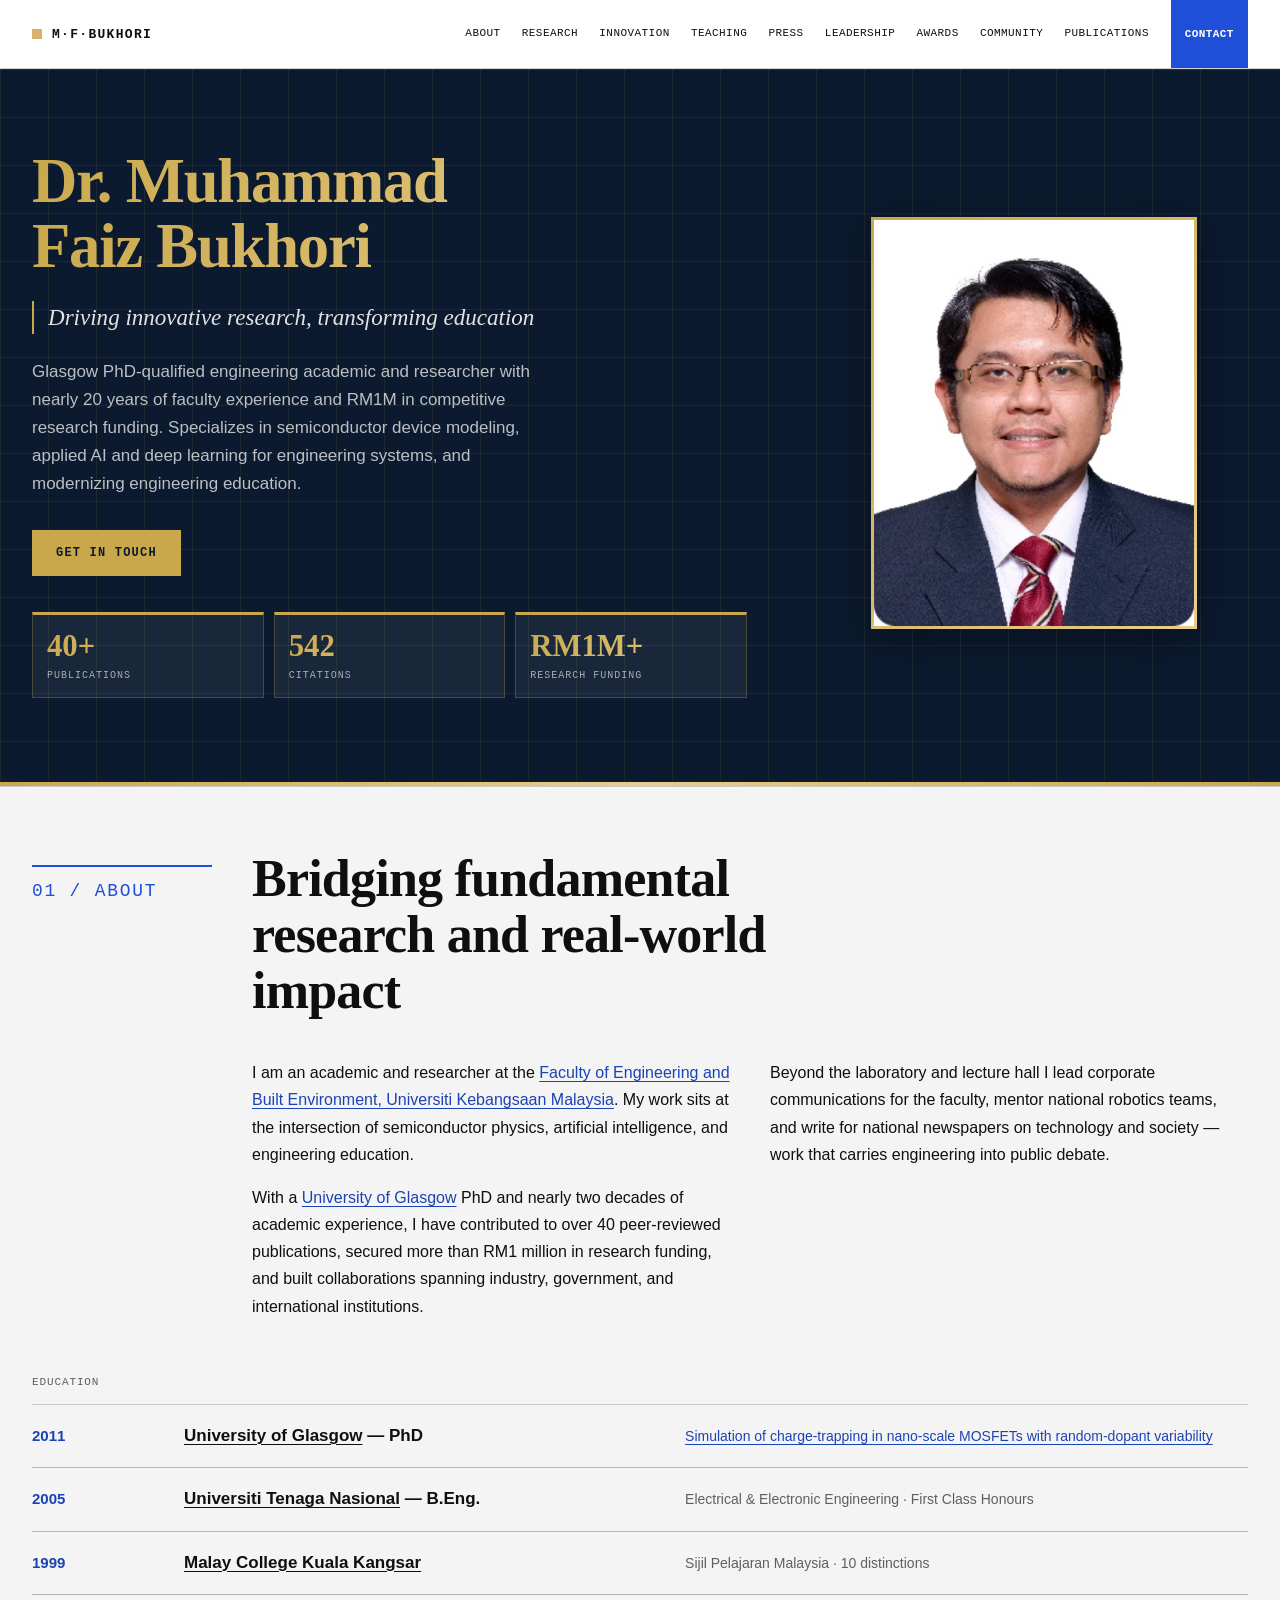
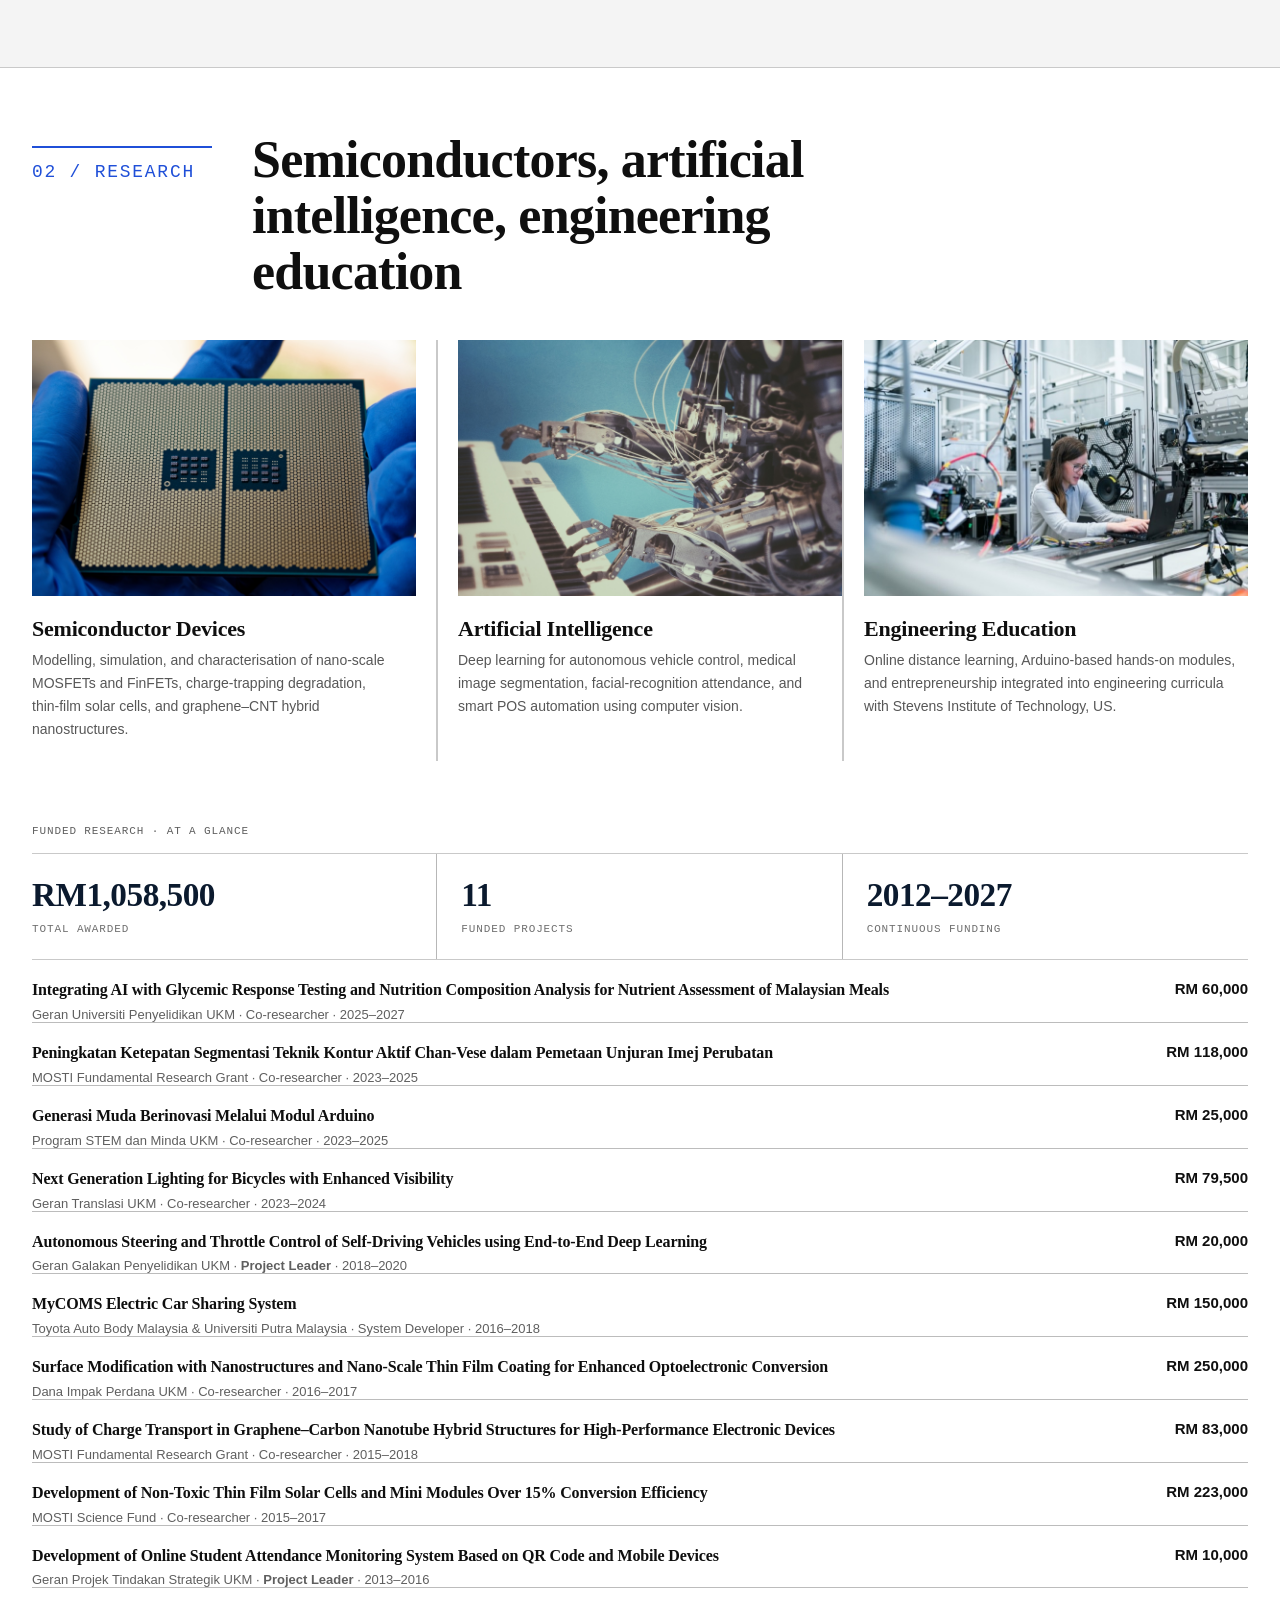
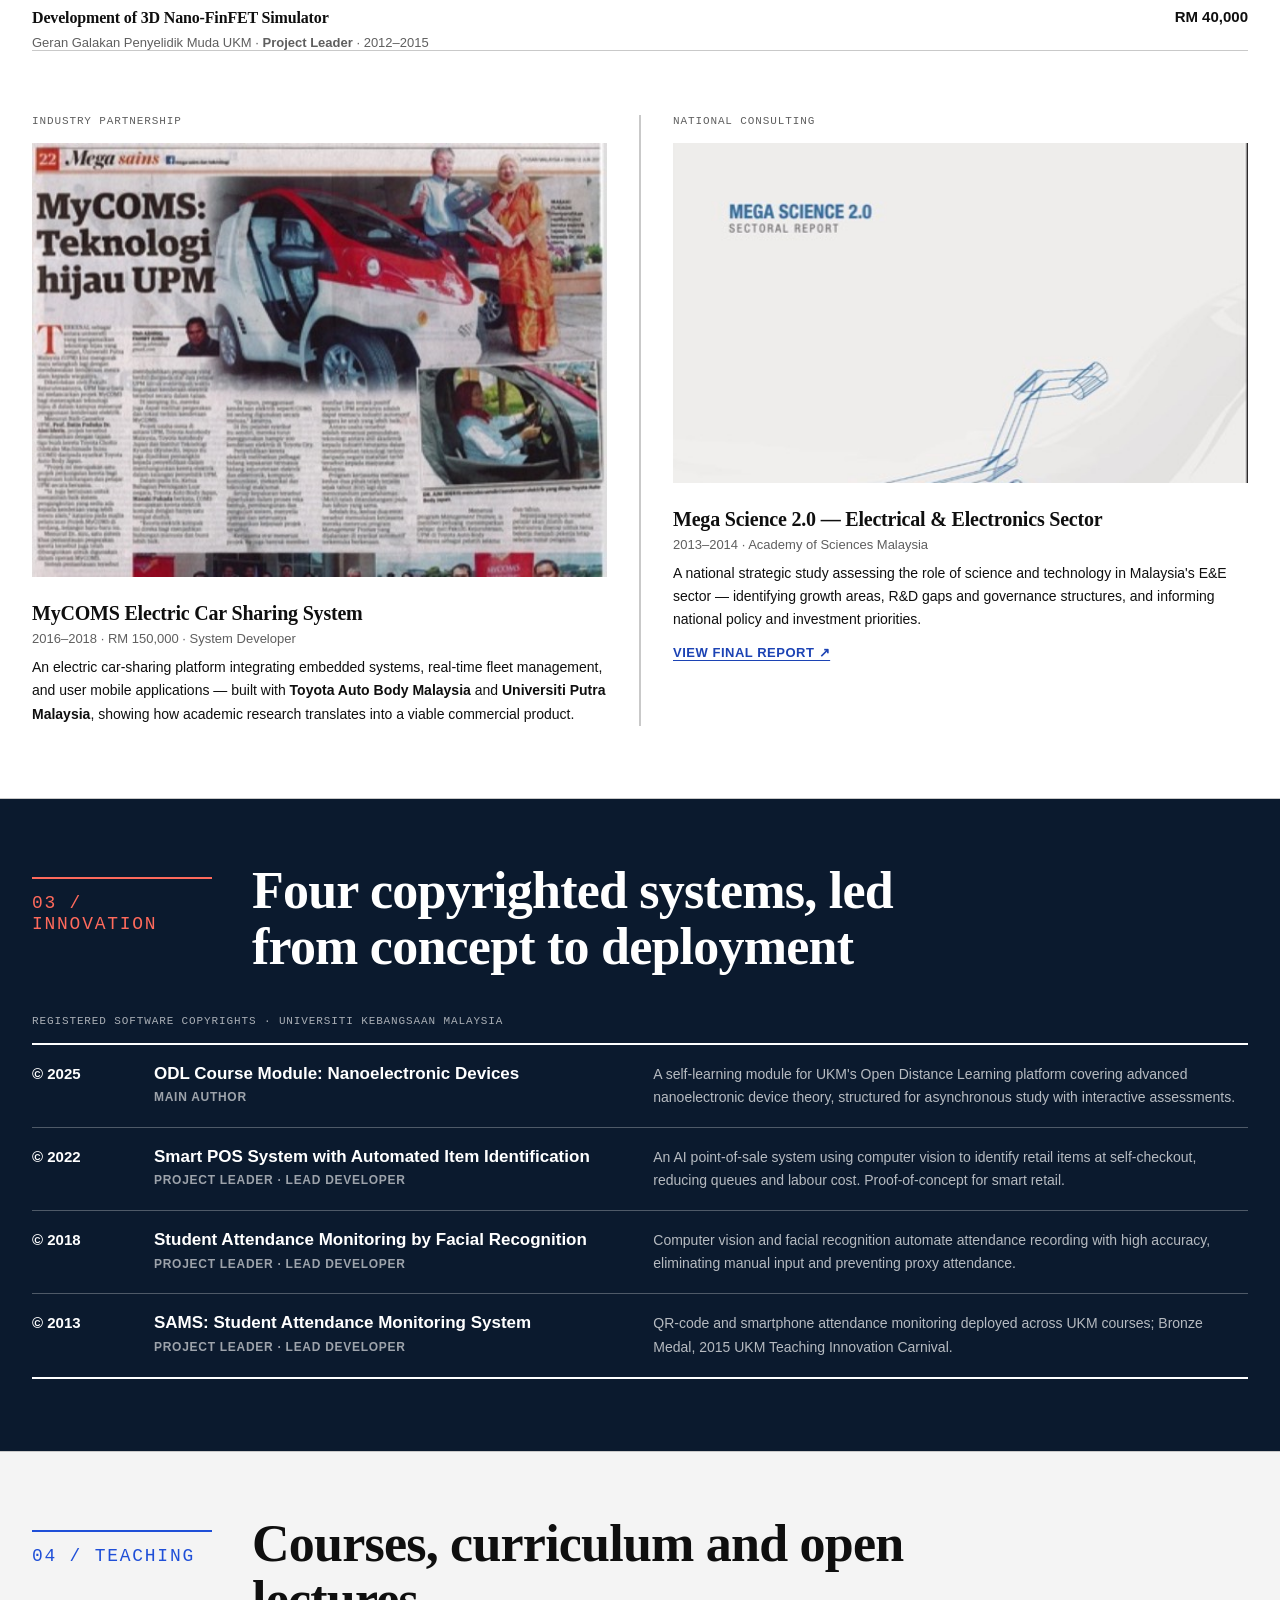
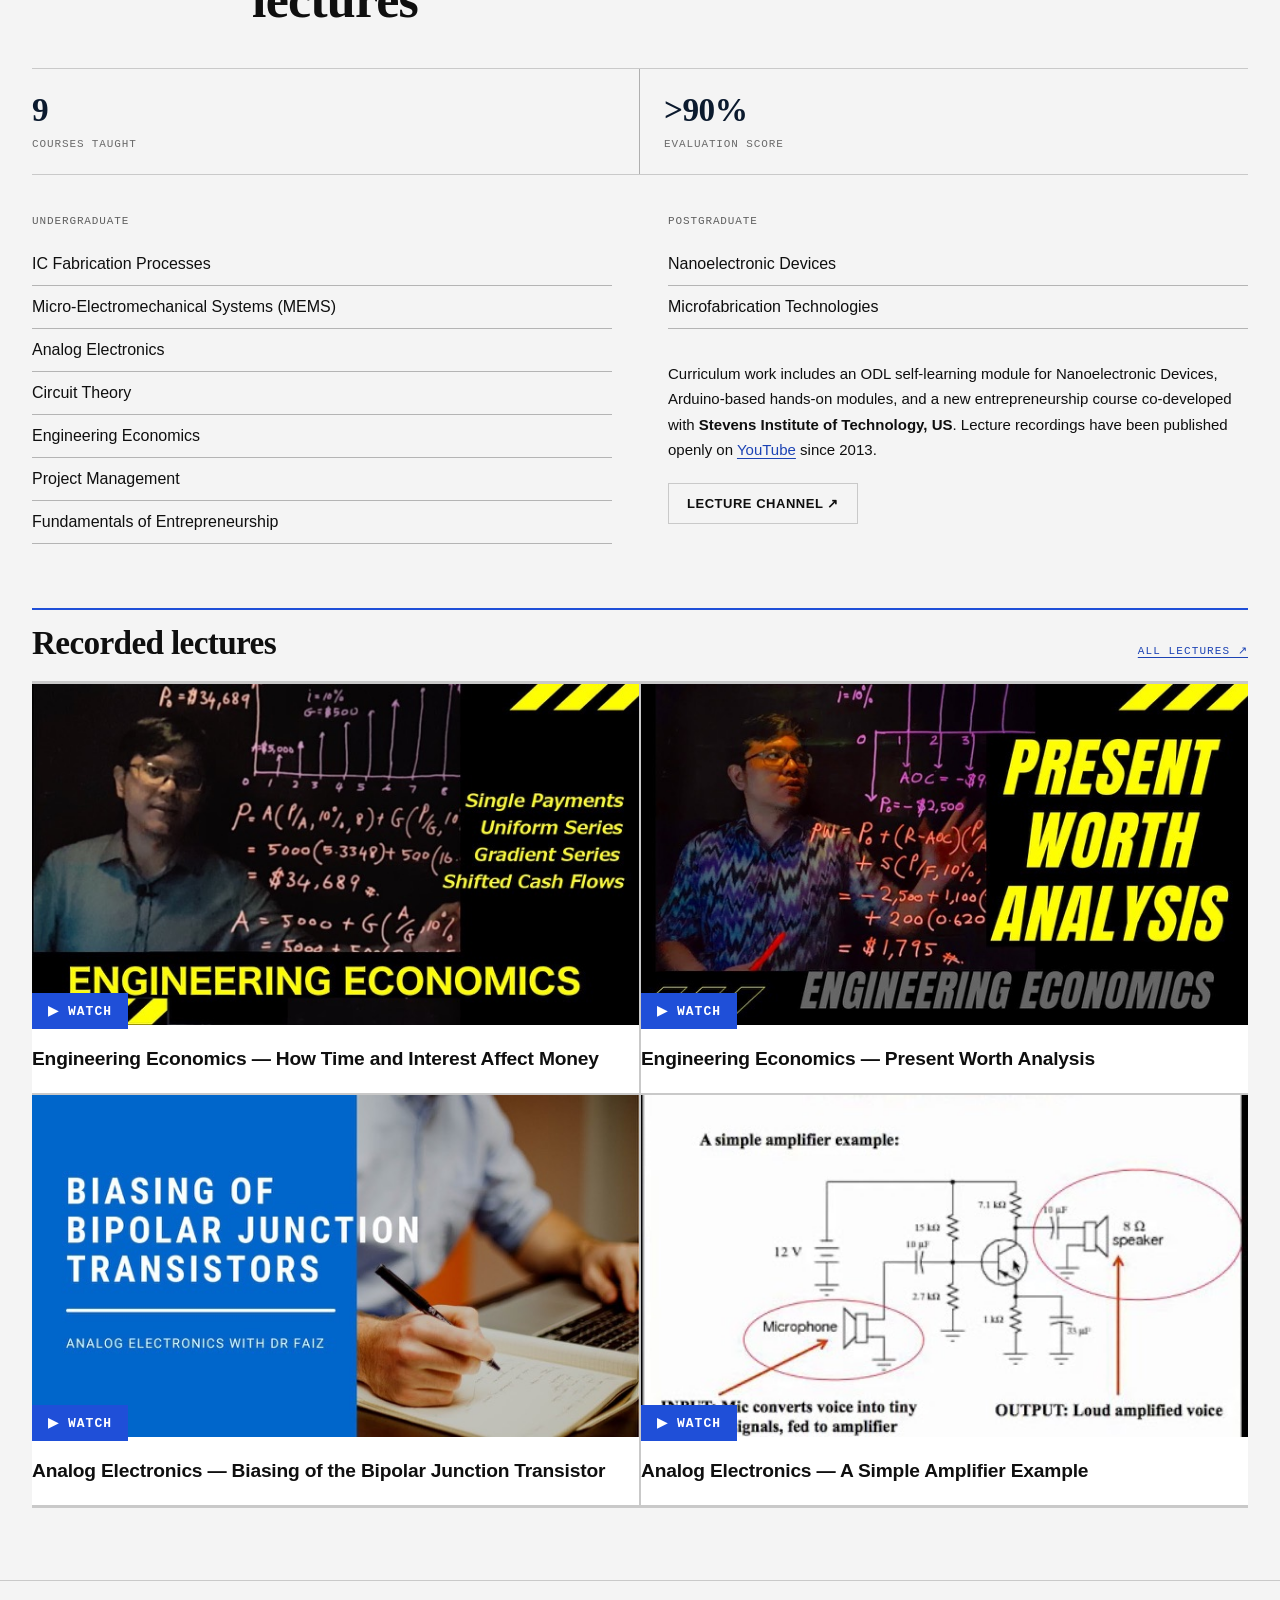
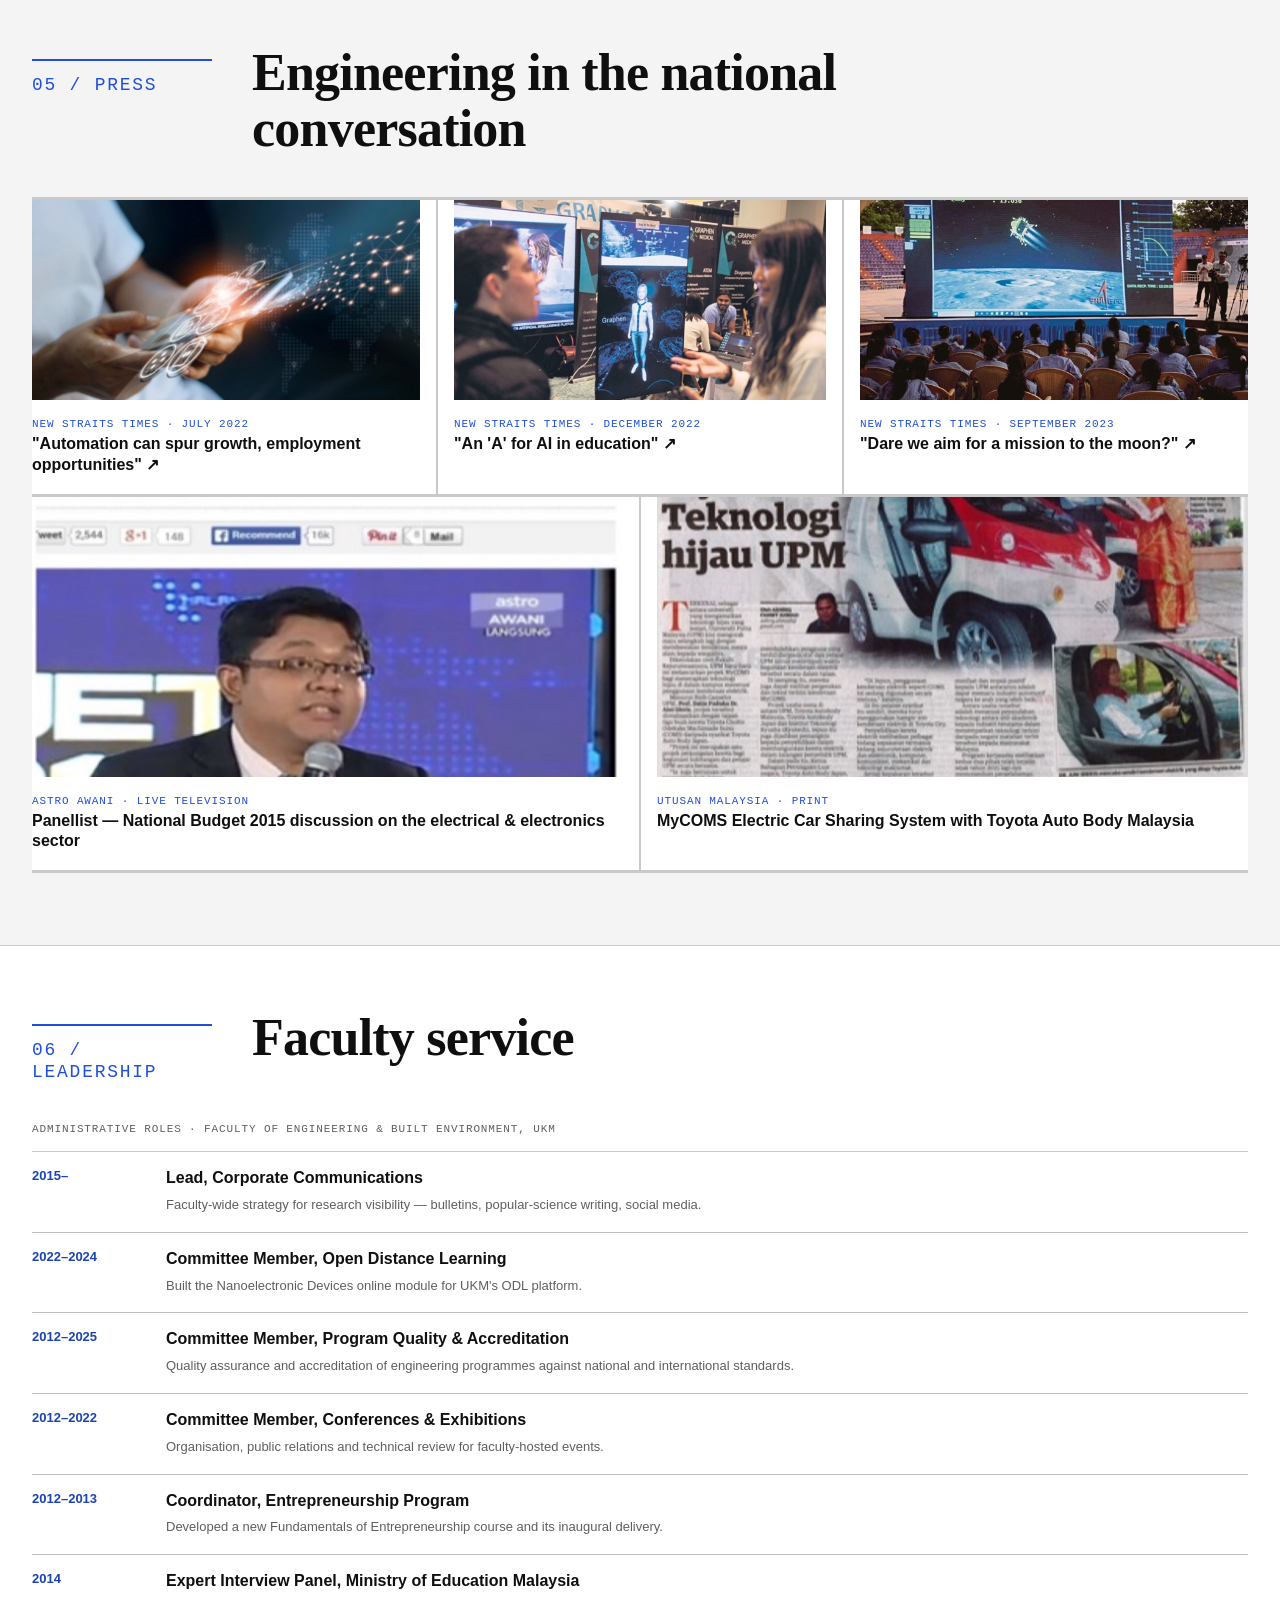
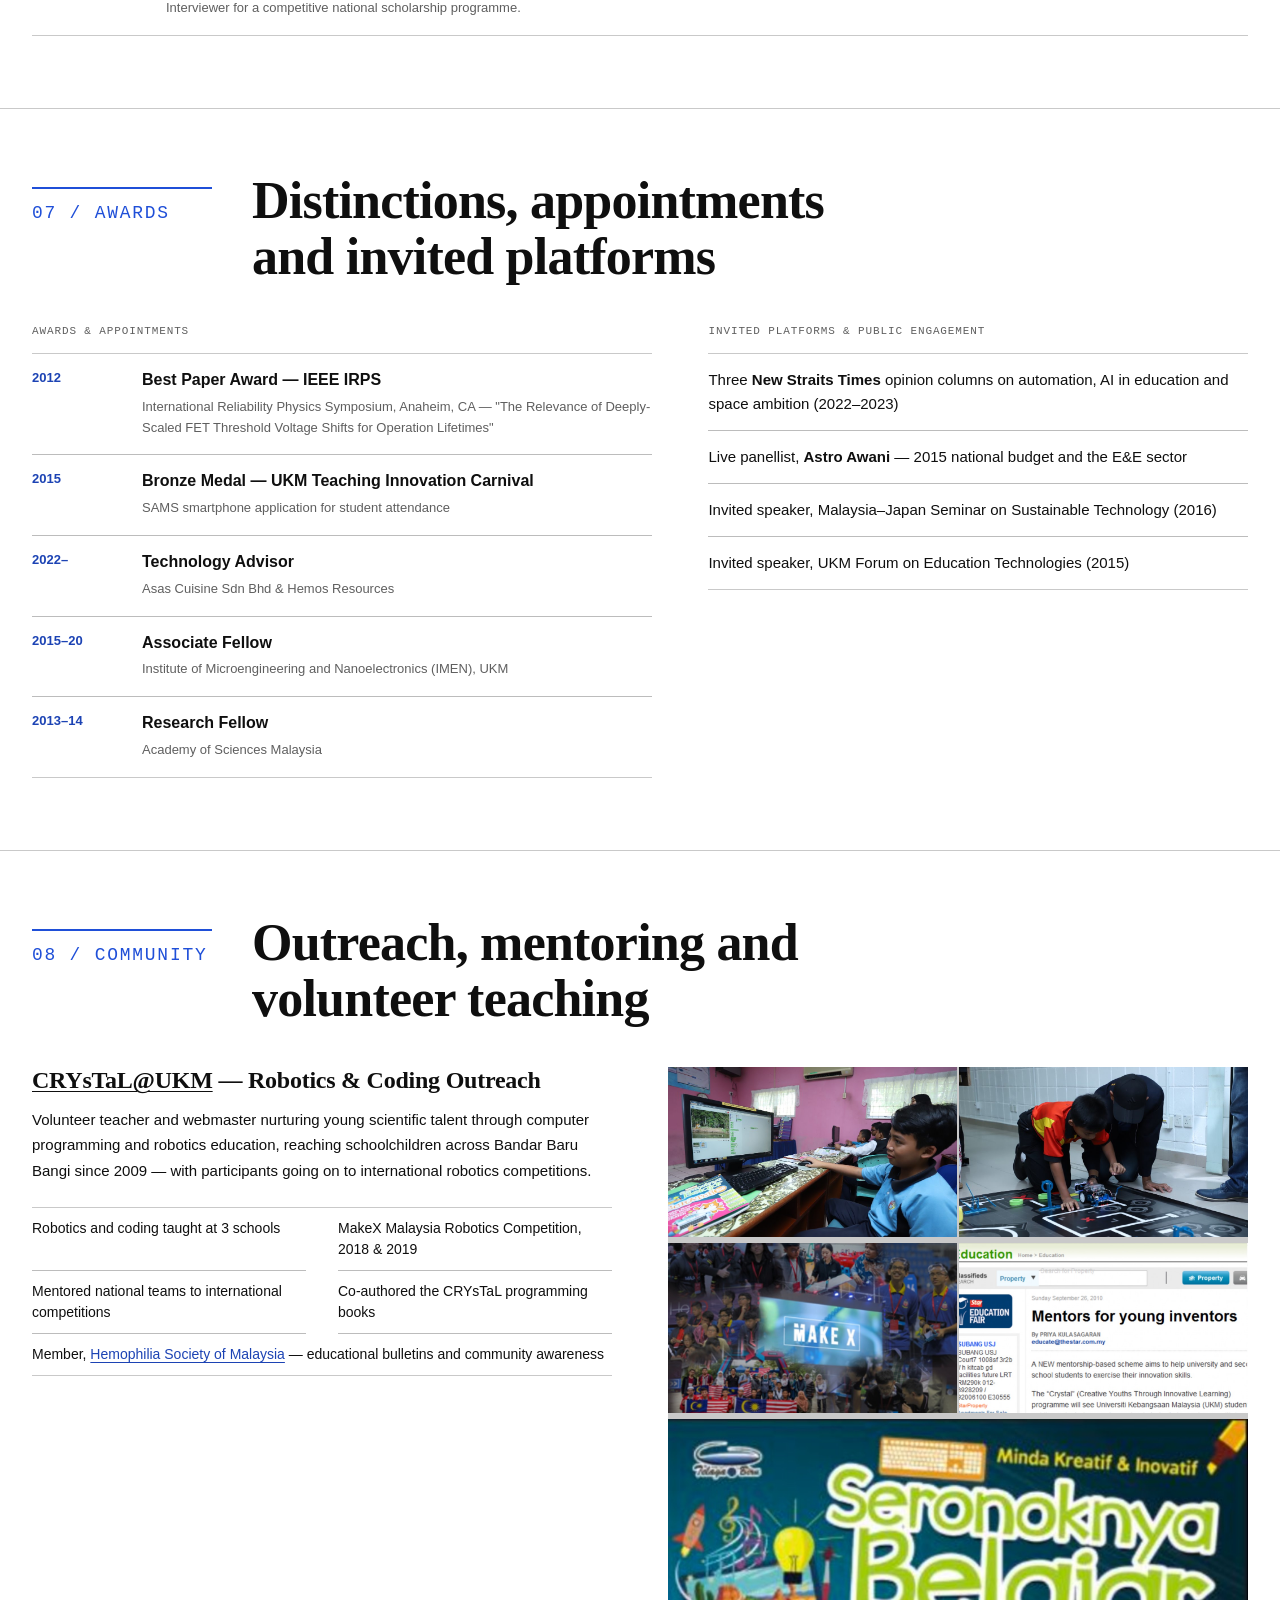
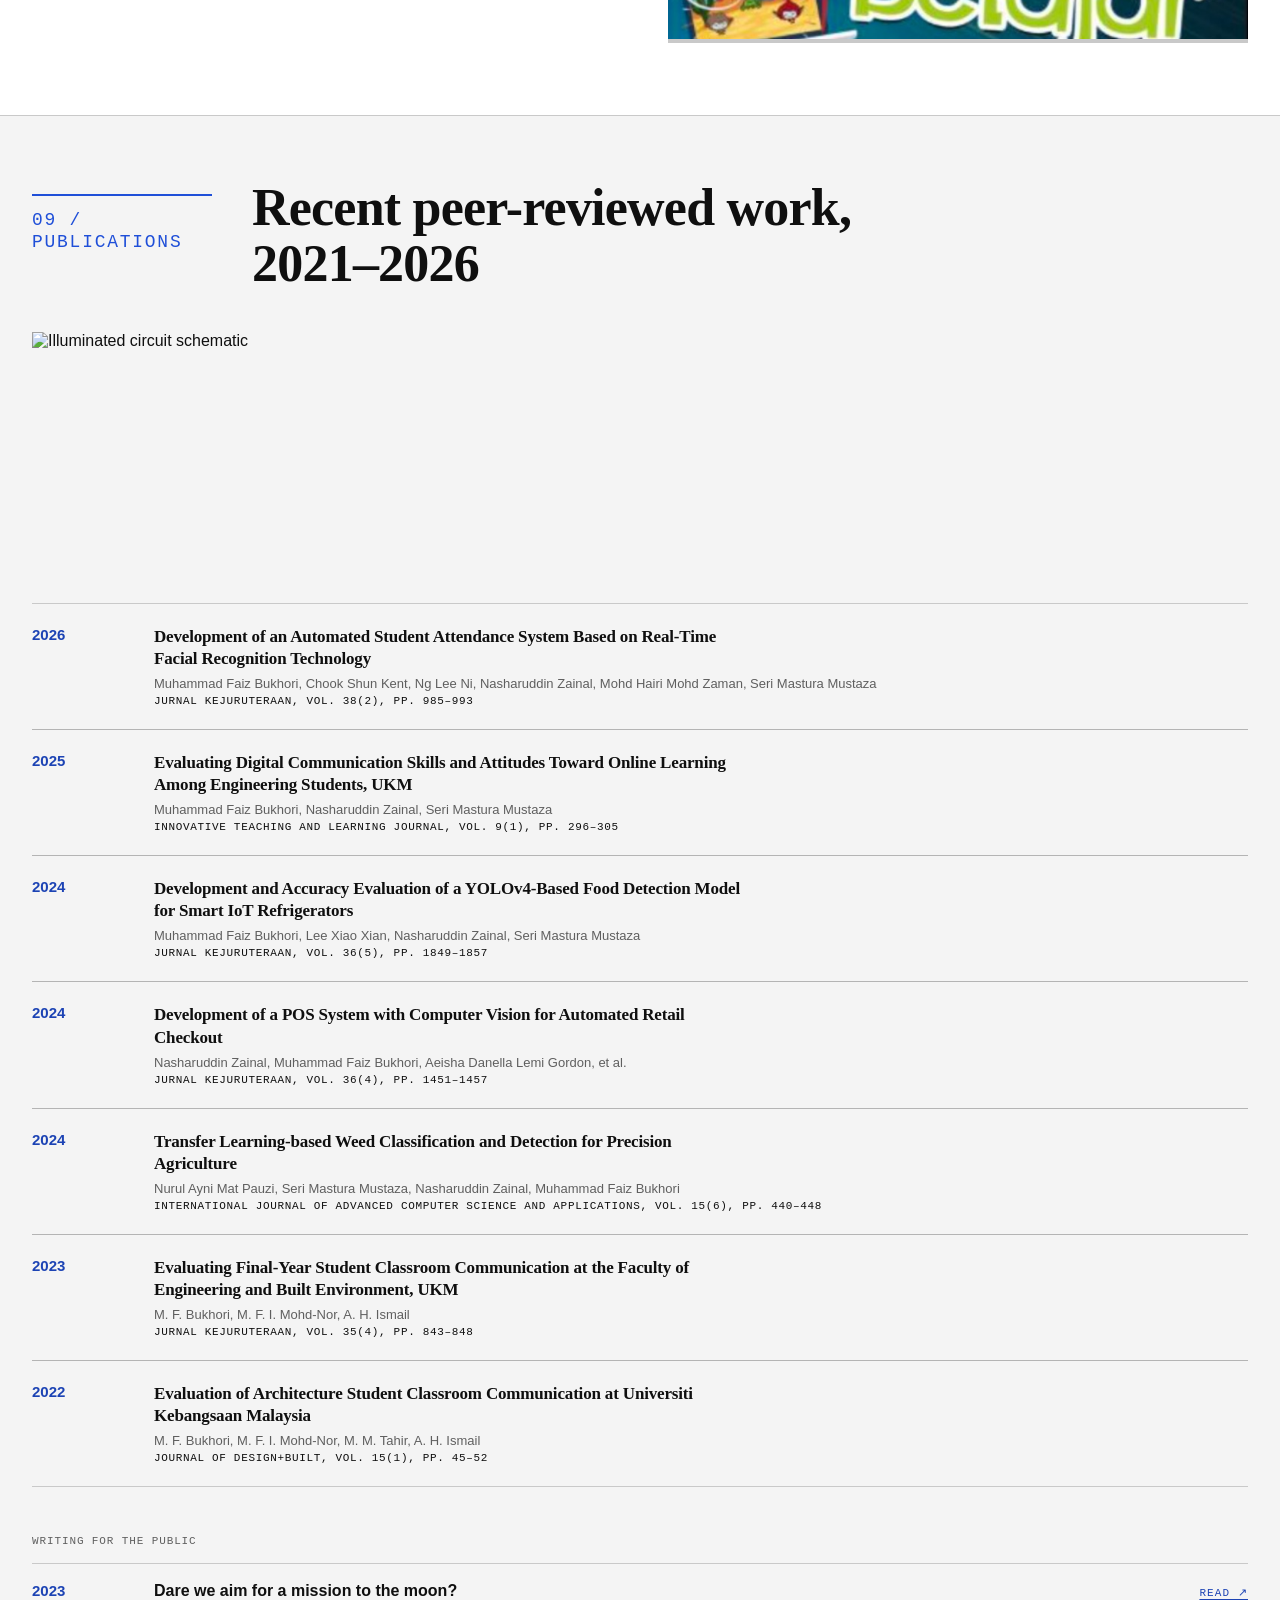
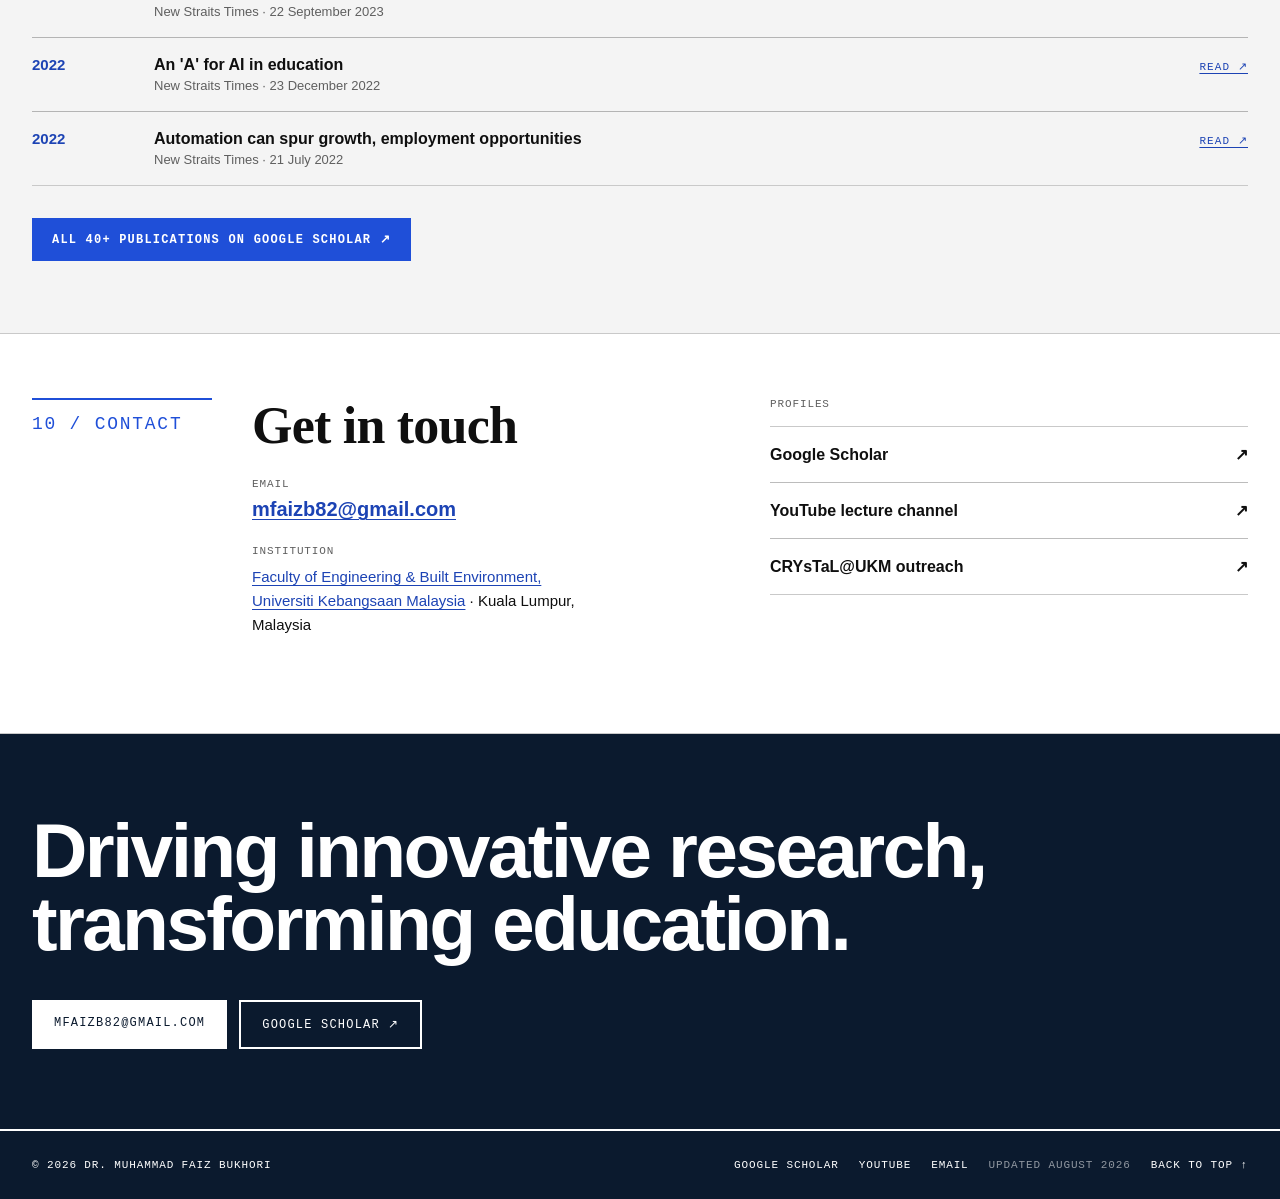
==== commit 37a6a0c2: "Cut page weight ~80%: resize oversized photos, lazy-load below the fold Three decorative Unsplash ph" ====
--- a/index.html
+++ b/index.html
@@ -191,17 +191,17 @@
 
     <div data-r="cols3" style="display:grid;grid-template-columns:repeat(3,1fr);gap:2px;background:var(--rule)">
       <div style="background:var(--ground);padding:0 20px 20px 0">
-        <div class="ph"><img src="assets/newarta-ryzen-4985643.jpg" alt="Processor die held in gloved hands" width="800" height="532" style="width:100%;height:auto;aspect-ratio:800/532;object-fit:cover;object-position:center;display:block" /></div>
+        <div class="ph"><img loading="lazy" src="assets/newarta-ryzen-4985643.jpg" alt="Processor die held in gloved hands" width="800" height="532" style="width:100%;height:auto;aspect-ratio:800/532;object-fit:cover;object-position:center;display:block" /></div>
         <h3 style="margin:20px 20px 8px 0;font-size:22px;line-height:1.15;letter-spacing:-0.01em">Semiconductor Devices</h3>
         <p style="margin:0 20px 0 0;font-size:14px;line-height:1.65;color:color-mix(in srgb,currentColor 70%,transparent)">Modelling, simulation, and characterisation of nano-scale MOSFETs and FinFETs, charge-trapping degradation, thin-film solar cells, and graphene–CNT hybrid nanostructures.</p>
       </div>
       <div style="background:var(--ground);padding:0 0 20px 20px">
-        <div class="ph"><img src="assets/franck-v-U3sOwViXhkY-unsplash.jpg" alt="Robotic hands playing a keyboard" width="800" height="532" style="width:100%;height:auto;aspect-ratio:800/532;object-fit:cover;object-position:center;display:block" /></div>
+        <div class="ph"><img loading="lazy" src="assets/franck-v-U3sOwViXhkY-unsplash.jpg" alt="Robotic hands playing a keyboard" width="800" height="532" style="width:100%;height:auto;aspect-ratio:800/532;object-fit:cover;object-position:center;display:block" /></div>
         <h3 style="margin:20px 20px 8px 0;font-size:22px;line-height:1.15;letter-spacing:-0.01em">Artificial Intelligence</h3>
         <p style="margin:0 20px 0 0;font-size:14px;line-height:1.65;color:color-mix(in srgb,currentColor 70%,transparent)">Deep learning for autonomous vehicle control, medical image segmentation, facial-recognition attendance, and smart POS automation using computer vision.</p>
       </div>
       <div style="background:var(--ground);padding:0 0 20px 20px">
-        <div class="ph"><img src="assets/research_education.jpg" alt="Engineering education research" width="800" height="532" style="width:100%;height:auto;aspect-ratio:800/532;object-fit:cover;object-position:center;display:block" /></div>
+        <div class="ph"><img loading="lazy" src="assets/research_education.jpg" alt="Engineering education research" width="800" height="532" style="width:100%;height:auto;aspect-ratio:800/532;object-fit:cover;object-position:center;display:block" /></div>
         <h3 style="margin:20px 0 8px;font-size:22px;line-height:1.15;letter-spacing:-0.01em">Engineering Education</h3>
         <p style="margin:0;font-size:14px;line-height:1.65;color:color-mix(in srgb,currentColor 70%,transparent)">Online distance learning, Arduino-based hands-on modules, and entrepreneurship integrated into engineering curricula with Stevens Institute of Technology, US.</p>
       </div>
@@ -317,14 +317,14 @@
     <div data-r="cols2" style="margin-top:64px;display:grid;grid-template-columns:1fr 1fr;gap:2px;background:var(--rule)">
       <div style="background:var(--ground);padding-right:32px">
         <p style="margin:0 0 16px;font-family:var(--mono);font-size:11px;font-weight:500;letter-spacing:0.08em;text-transform:uppercase;color:var(--muted)">Industry partnership</p>
-        <div class="ph"><img src="assets/mycoms_press.jpg" alt="MyCOMS Electric Car Sharing coverage" width="600" height="453" style="width:100%;height:auto" /></div>
+        <div class="ph"><img loading="lazy" src="assets/mycoms_press.jpg" alt="MyCOMS Electric Car Sharing coverage" width="600" height="453" style="width:100%;height:auto" /></div>
         <h4 style="margin:20px 0 6px;font-size:20px;line-height:1.2">MyCOMS Electric Car Sharing System</h4>
         <p style="margin:0 0 10px;font-size:13px;color:var(--muted)">2016–2018 · RM 150,000 · System Developer</p>
         <p style="margin:0;font-size:14px;line-height:1.65">An electric car-sharing platform integrating embedded systems, real-time fleet management, and user mobile applications — built with <strong>Toyota Auto Body Malaysia</strong> and <strong>Universiti Putra Malaysia</strong>, showing how academic research translates into a viable commercial product.</p>
       </div>
       <div style="background:var(--ground);padding-left:32px">
         <p style="margin:0 0 16px;font-family:var(--mono);font-size:11px;font-weight:500;letter-spacing:0.08em;text-transform:uppercase;color:var(--muted)">National consulting</p>
-        <div class="ph"><img src="assets/Mega-science.jpg" alt="Mega Science 2.0 report" width="474" height="560" style="width:100%;max-height:340px;object-fit:cover;object-position:top" /></div>
+        <div class="ph"><img loading="lazy" src="assets/Mega-science.jpg" alt="Mega Science 2.0 report" width="474" height="560" style="width:100%;max-height:340px;object-fit:cover;object-position:top" /></div>
         <h4 style="margin:20px 0 6px;font-size:20px;line-height:1.2">Mega Science 2.0 — Electrical &amp; Electronics Sector</h4>
         <p style="margin:0 0 10px;font-size:13px;color:var(--muted)">2013–2014 · Academy of Sciences Malaysia</p>
         <p style="margin:0 0 12px;font-size:14px;line-height:1.65">A national strategic study assessing the role of science and technology in Malaysia's E&amp;E sector — identifying growth areas, R&amp;D gaps and governance structures, and informing national policy and investment priorities.</p>
@@ -414,19 +414,19 @@
     </div>
     <div data-r="cols2" style="display:grid;grid-template-columns:repeat(2,1fr);gap:2px;background:var(--rule);border-top:1px solid var(--rule);border-bottom:1px solid var(--rule);padding:2px 0">
       <a class="hv24" href="https://www.youtube.com/watch?v=RaToyyW3IxY" target="_blank" rel="noopener" style="background:var(--ground);text-decoration:none;color:var(--ink);padding-bottom:22px;display:block">
-        <div class="ph" style="position:relative"><img src="assets/yt_RaToyyW3IxY.jpg" alt="Lecture still — engineering economics, time and interest" width="640" height="360" style="width:100%;height:auto" /><span style="position:absolute;left:0;bottom:0;background:var(--accent);color:#ffffff;font-family:var(--mono);font-size:13px;font-weight:600;letter-spacing:0.08em;padding:10px 16px">▶ WATCH</span></div>
+        <div class="ph" style="position:relative"><img loading="lazy" src="assets/yt_RaToyyW3IxY.jpg" alt="Lecture still — engineering economics, time and interest" width="640" height="360" style="width:100%;height:auto" /><span style="position:absolute;left:0;bottom:0;background:var(--accent);color:#ffffff;font-family:var(--mono);font-size:13px;font-weight:600;letter-spacing:0.08em;padding:10px 16px">▶ WATCH</span></div>
         <p style="margin:18px 20px 0 0;font-size:clamp(17px,1.5vw,21px);font-weight:700;line-height:1.25;letter-spacing:-0.01em">Engineering Economics — How Time and Interest Affect Money</p>
       </a>
       <a class="hv25" href="https://www.youtube.com/watch?v=kzK79dhEYqQ" target="_blank" rel="noopener" style="background:var(--ground);text-decoration:none;color:var(--ink);padding-bottom:22px;display:block">
-        <div class="ph" style="position:relative"><img src="assets/yt_kzK79dhEYqQ.jpg" alt="Lecture still — present worth analysis" width="640" height="360" style="width:100%;height:auto" /><span style="position:absolute;left:0;bottom:0;background:var(--accent);color:#ffffff;font-family:var(--mono);font-size:13px;font-weight:600;letter-spacing:0.08em;padding:10px 16px">▶ WATCH</span></div>
+        <div class="ph" style="position:relative"><img loading="lazy" src="assets/yt_kzK79dhEYqQ.jpg" alt="Lecture still — present worth analysis" width="640" height="360" style="width:100%;height:auto" /><span style="position:absolute;left:0;bottom:0;background:var(--accent);color:#ffffff;font-family:var(--mono);font-size:13px;font-weight:600;letter-spacing:0.08em;padding:10px 16px">▶ WATCH</span></div>
         <p style="margin:18px 20px 0 0;font-size:clamp(17px,1.5vw,21px);font-weight:700;line-height:1.25;letter-spacing:-0.01em">Engineering Economics — Present Worth Analysis</p>
       </a>
       <a class="hv26" href="https://www.youtube.com/watch?v=2PJbEo-nmTM" target="_blank" rel="noopener" style="background:var(--ground);text-decoration:none;color:var(--ink);padding-bottom:22px;display:block">
-        <div class="ph" style="position:relative"><img src="assets/yt_2PJbEo-nmTM.jpg" alt="Lecture still — biasing the bipolar junction transistor" width="640" height="360" style="width:100%;height:auto" /><span style="position:absolute;left:0;bottom:0;background:var(--accent);color:#ffffff;font-family:var(--mono);font-size:13px;font-weight:600;letter-spacing:0.08em;padding:10px 16px">▶ WATCH</span></div>
+        <div class="ph" style="position:relative"><img loading="lazy" src="assets/yt_2PJbEo-nmTM.jpg" alt="Lecture still — biasing the bipolar junction transistor" width="640" height="360" style="width:100%;height:auto" /><span style="position:absolute;left:0;bottom:0;background:var(--accent);color:#ffffff;font-family:var(--mono);font-size:13px;font-weight:600;letter-spacing:0.08em;padding:10px 16px">▶ WATCH</span></div>
         <p style="margin:18px 20px 0 0;font-size:clamp(17px,1.5vw,21px);font-weight:700;line-height:1.25;letter-spacing:-0.01em">Analog Electronics — Biasing of the Bipolar Junction Transistor</p>
       </a>
       <a class="hv27" href="https://www.youtube.com/watch?v=DW0pA98hNLs" target="_blank" rel="noopener" style="background:var(--ground);text-decoration:none;color:var(--ink);padding-bottom:22px;display:block">
-        <div class="ph" style="position:relative"><img src="assets/yt_DW0pA98hNLs.jpg" alt="Lecture still — a simple amplifier example" width="480" height="270" style="width:100%;height:auto" /><span style="position:absolute;left:0;bottom:0;background:var(--accent);color:#ffffff;font-family:var(--mono);font-size:13px;font-weight:600;letter-spacing:0.08em;padding:10px 16px">▶ WATCH</span></div>
+        <div class="ph" style="position:relative"><img loading="lazy" src="assets/yt_DW0pA98hNLs.jpg" alt="Lecture still — a simple amplifier example" width="480" height="270" style="width:100%;height:auto" /><span style="position:absolute;left:0;bottom:0;background:var(--accent);color:#ffffff;font-family:var(--mono);font-size:13px;font-weight:600;letter-spacing:0.08em;padding:10px 16px">▶ WATCH</span></div>
         <p style="margin:18px 20px 0 0;font-size:clamp(17px,1.5vw,21px);font-weight:700;line-height:1.25;letter-spacing:-0.01em">Analog Electronics — A Simple Amplifier Example</p>
       </a>
     </div>
@@ -443,17 +443,17 @@
 
     <div data-r="cols3" style="display:grid;grid-template-columns:repeat(3,1fr);gap:2px;background:var(--rule);border-top:1px solid var(--rule);padding-top:2px">
       <a class="hv28" href="https://www.nst.com.my/opinion/letters/2022/07/815258/automation-can-spur-growth-employment-opportunities" target="_blank" rel="noopener" style="background:var(--ground);text-decoration:none;color:var(--ink);padding:0 16px 18px 0">
-        <div class="ph"><img src="assets/nst_automation.jpg" alt="New Straits Times — Automation can spur growth" width="600" height="314" style="width:100%;height:200px;object-fit:cover" /></div>
+        <div class="ph"><img loading="lazy" src="assets/nst_automation.jpg" alt="New Straits Times — Automation can spur growth" width="600" height="314" style="width:100%;height:200px;object-fit:cover" /></div>
         <p style="margin:14px 0 4px;font-family:var(--mono);font-size:11px;font-weight:500;letter-spacing:0.08em;text-transform:uppercase;color:var(--accent)">New Straits Times · July 2022</p>
         <p style="margin:0;font-size:16px;font-weight:700;line-height:1.3">"Automation can spur growth, employment opportunities" ↗</p>
       </a>
       <a class="hv29" href="https://www.nst.com.my/opinion/letters/2022/12/863580/ai-education" target="_blank" rel="noopener" style="background:var(--ground);text-decoration:none;color:var(--ink);padding:0 16px 18px">
-        <div class="ph"><img src="assets/nst_ai_education.jpg" alt="New Straits Times — An A for AI in education" width="600" height="315" style="width:100%;height:200px;object-fit:cover" /></div>
+        <div class="ph"><img loading="lazy" src="assets/nst_ai_education.jpg" alt="New Straits Times — An A for AI in education" width="600" height="315" style="width:100%;height:200px;object-fit:cover" /></div>
         <p style="margin:14px 0 4px;font-family:var(--mono);font-size:11px;font-weight:500;letter-spacing:0.08em;text-transform:uppercase;color:var(--accent)">New Straits Times · December 2022</p>
         <p style="margin:0;font-size:16px;font-weight:700;line-height:1.3">"An 'A' for AI in education" ↗</p>
       </a>
       <a class="hv30" href="https://www.nst.com.my/opinion/letters/2023/09/958187/dare-we-aim-mission-moon" target="_blank" rel="noopener" style="background:var(--ground);text-decoration:none;color:var(--ink);padding:0 0 18px 16px">
-        <div class="ph"><img src="assets/nst_moon.jpg" alt="New Straits Times — Dare we aim for a mission to the moon" width="600" height="315" style="width:100%;height:200px;object-fit:cover" /></div>
+        <div class="ph"><img loading="lazy" src="assets/nst_moon.jpg" alt="New Straits Times — Dare we aim for a mission to the moon" width="600" height="315" style="width:100%;height:200px;object-fit:cover" /></div>
         <p style="margin:14px 0 4px;font-family:var(--mono);font-size:11px;font-weight:500;letter-spacing:0.08em;text-transform:uppercase;color:var(--accent)">New Straits Times · September 2023</p>
         <p style="margin:0;font-size:16px;font-weight:700;line-height:1.3">"Dare we aim for a mission to the moon?" ↗</p>
       </a>
@@ -461,12 +461,12 @@
 
     <div data-r="cols2" style="display:grid;grid-template-columns:repeat(2,1fr);gap:2px;background:var(--rule);border-top:1px solid var(--rule);border-bottom:1px solid var(--rule);padding:2px 0">
       <div style="background:var(--ground);padding:0 16px 18px 0">
-        <div class="ph"><img src="assets/astro_awani.jpg" alt="Astro Awani live broadcast" width="600" height="591" style="width:100%;height:280px;object-fit:cover" /></div>
+        <div class="ph"><img loading="lazy" src="assets/astro_awani.jpg" alt="Astro Awani live broadcast" width="600" height="591" style="width:100%;height:280px;object-fit:cover" /></div>
         <p style="margin:14px 0 4px;font-family:var(--mono);font-size:11px;font-weight:500;letter-spacing:0.08em;text-transform:uppercase;color:var(--accent)">Astro Awani · Live television</p>
         <p style="margin:0;font-size:16px;font-weight:700;line-height:1.3">Panellist — National Budget 2015 discussion on the electrical &amp; electronics sector</p>
       </div>
       <div style="background:var(--ground);padding:0 0 18px 16px">
-        <div class="ph"><img src="assets/mycoms_press.jpg" alt="Utusan Malaysia MyCOMS coverage" width="600" height="453" style="width:100%;height:280px;object-fit:cover" /></div>
+        <div class="ph"><img loading="lazy" src="assets/mycoms_press.jpg" alt="Utusan Malaysia MyCOMS coverage" width="600" height="453" style="width:100%;height:280px;object-fit:cover" /></div>
         <p style="margin:14px 0 4px;font-family:var(--mono);font-size:11px;font-weight:500;letter-spacing:0.08em;text-transform:uppercase;color:var(--accent)">Utusan Malaysia · Print</p>
         <p style="margin:0;font-size:16px;font-weight:700;line-height:1.3">MyCOMS Electric Car Sharing System with Toyota Auto Body Malaysia</p>
       </div>
@@ -582,11 +582,11 @@
         </ul>
       </div>
       <div data-r="cols2" style="display:grid;grid-template-columns:1fr 1fr;gap:2px;background:var(--rule);align-content:start">
-        <div class="ph"><img src="assets/crystal_S1.jpg" alt="Students at a CRYsTaL coding workshop" width="1024" height="683" style="width:100%;height:170px;object-fit:cover" /></div>
-        <div class="ph"><img src="assets/crystal_S4.jpg" alt="Children learning robotics at CRYsTaL" width="1024" height="683" style="width:100%;height:170px;object-fit:cover" /></div>
-        <div class="ph"><img src="assets/makex.jpg" alt="MakeX Malaysia Robotics Competition" width="800" height="566" style="width:100%;height:170px;object-fit:cover" /></div>
-        <div class="ph"><img src="assets/crystal_N3.jpg" alt="Newspaper coverage of CRYsTaL outreach" width="1022" height="1024" style="width:100%;height:170px;object-fit:cover" /></div>
-        <div class="ph" style="grid-column:1/-1"><img src="assets/crystal_B1.jpg" alt="Programming books co-authored for the CRYsTaL curriculum" width="776" height="1024" style="width:100%;height:220px;object-fit:cover;object-position:top" /></div>
+        <div class="ph"><img loading="lazy" src="assets/crystal_S1.jpg" alt="Students at a CRYsTaL coding workshop" width="1024" height="683" style="width:100%;height:170px;object-fit:cover" /></div>
+        <div class="ph"><img loading="lazy" src="assets/crystal_S4.jpg" alt="Children learning robotics at CRYsTaL" width="1024" height="683" style="width:100%;height:170px;object-fit:cover" /></div>
+        <div class="ph"><img loading="lazy" src="assets/makex.jpg" alt="MakeX Malaysia Robotics Competition" width="800" height="566" style="width:100%;height:170px;object-fit:cover" /></div>
+        <div class="ph"><img loading="lazy" src="assets/crystal_N3.jpg" alt="Newspaper coverage of CRYsTaL outreach" width="1022" height="1024" style="width:100%;height:170px;object-fit:cover" /></div>
+        <div class="ph" style="grid-column:1/-1"><img loading="lazy" src="assets/crystal_B1.jpg" alt="Programming books co-authored for the CRYsTaL curriculum" width="776" height="1024" style="width:100%;height:220px;object-fit:cover;object-position:top" /></div>
       </div>
     </div>
   </div>
@@ -599,7 +599,7 @@
       <h2 style="margin:0;font-size:clamp(32px,4.1vw,52px);line-height:1.08;letter-spacing:-0.015em;font-weight:700;max-width:24ch">Recent peer-reviewed work, 2021–2026</h2>
     </div>
 
-    <div class="ph" style="margin-bottom:40px"><img src="assets/adi-goldstein-EUsVwEOsblE-unsplash.jpg" alt="Illuminated circuit schematic" width="1600" height="1067" style="width:100%;height:clamp(150px,18vw,240px);object-fit:cover;object-position:center;display:block" /></div>
+    <div class="ph" style="margin-bottom:40px"><img loading="lazy" src="assets/adi-goldstein-EUsVwEOsblE-unsplash.jpg" alt="Illuminated circuit schematic" width="1600" height="1067" style="width:100%;height:clamp(150px,18vw,240px);object-fit:cover;object-position:center;display:block" /></div>
 
     <div style="border-top:1px solid var(--rule)">
       <div data-r="row" style="display:grid;grid-template-columns:90px 1fr;gap:32px;padding:22px 0;border-bottom:1px solid color-mix(in srgb,currentColor 28%,transparent)">
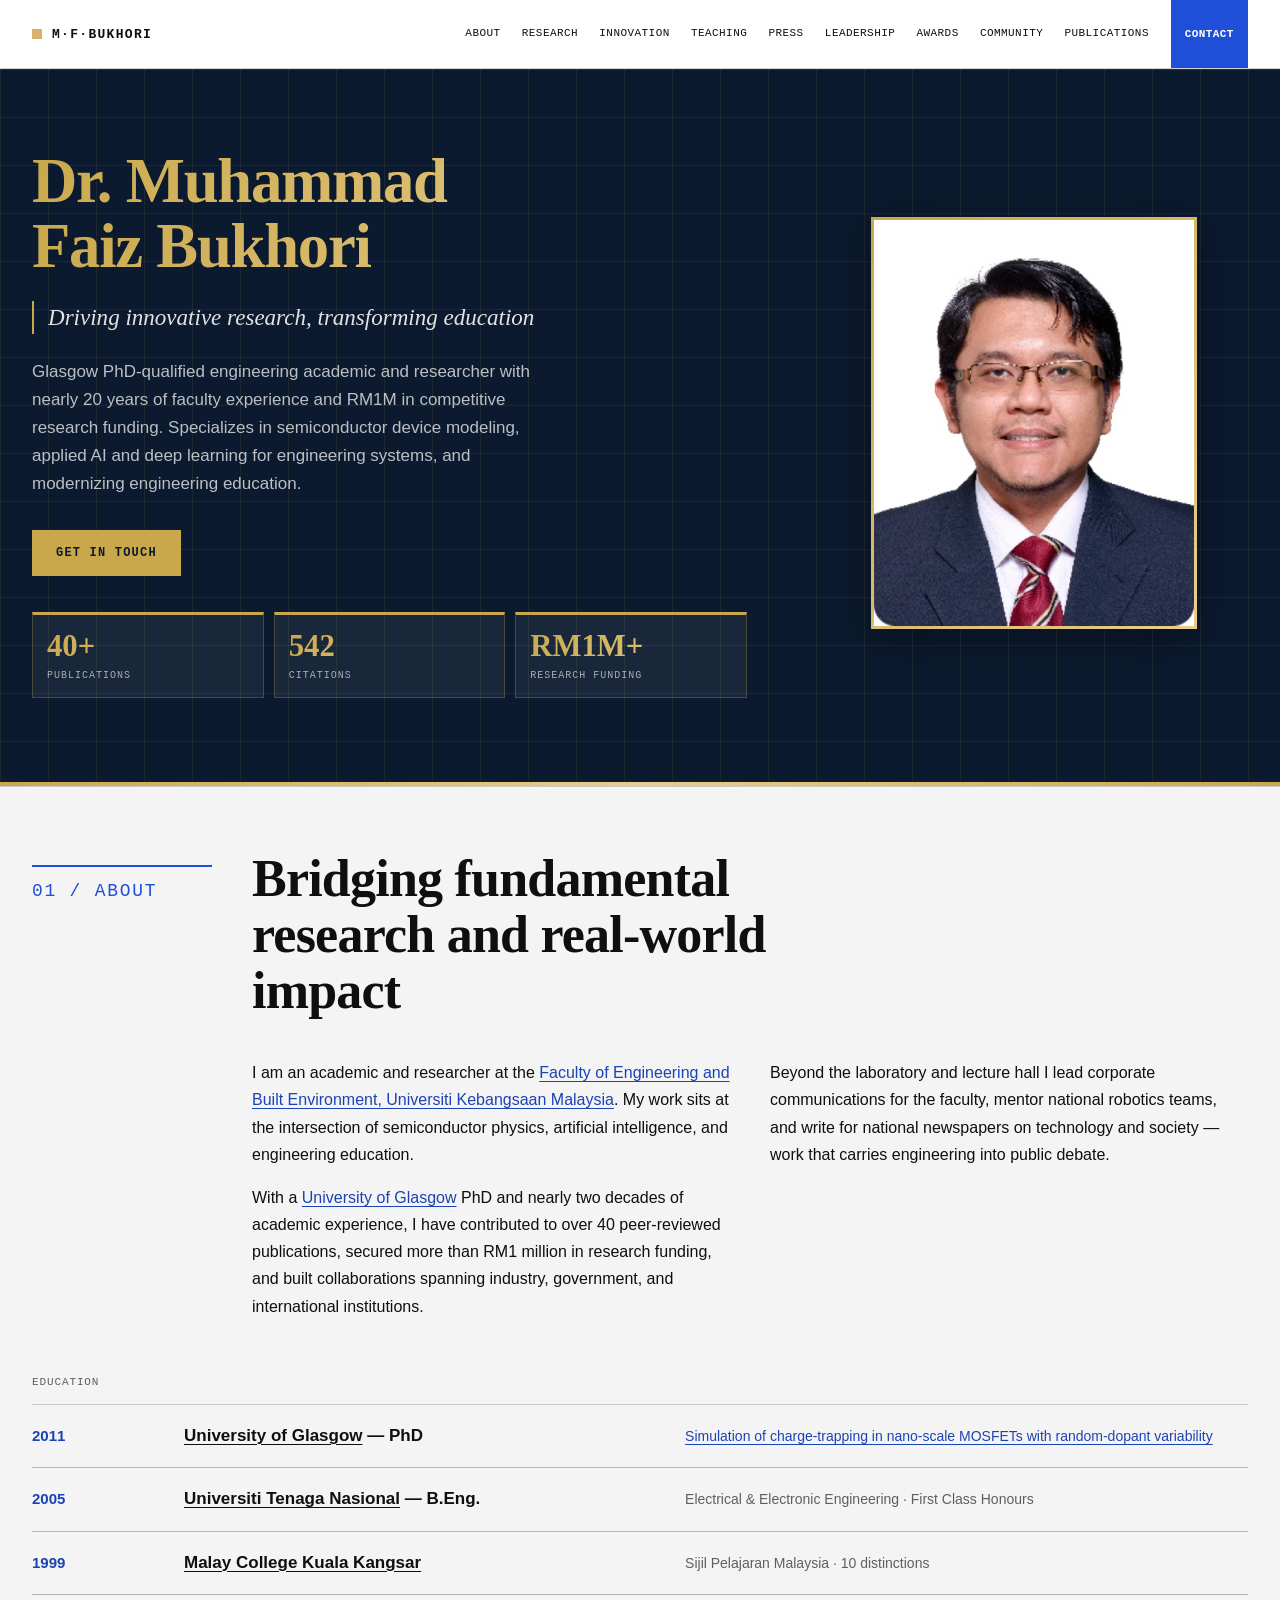
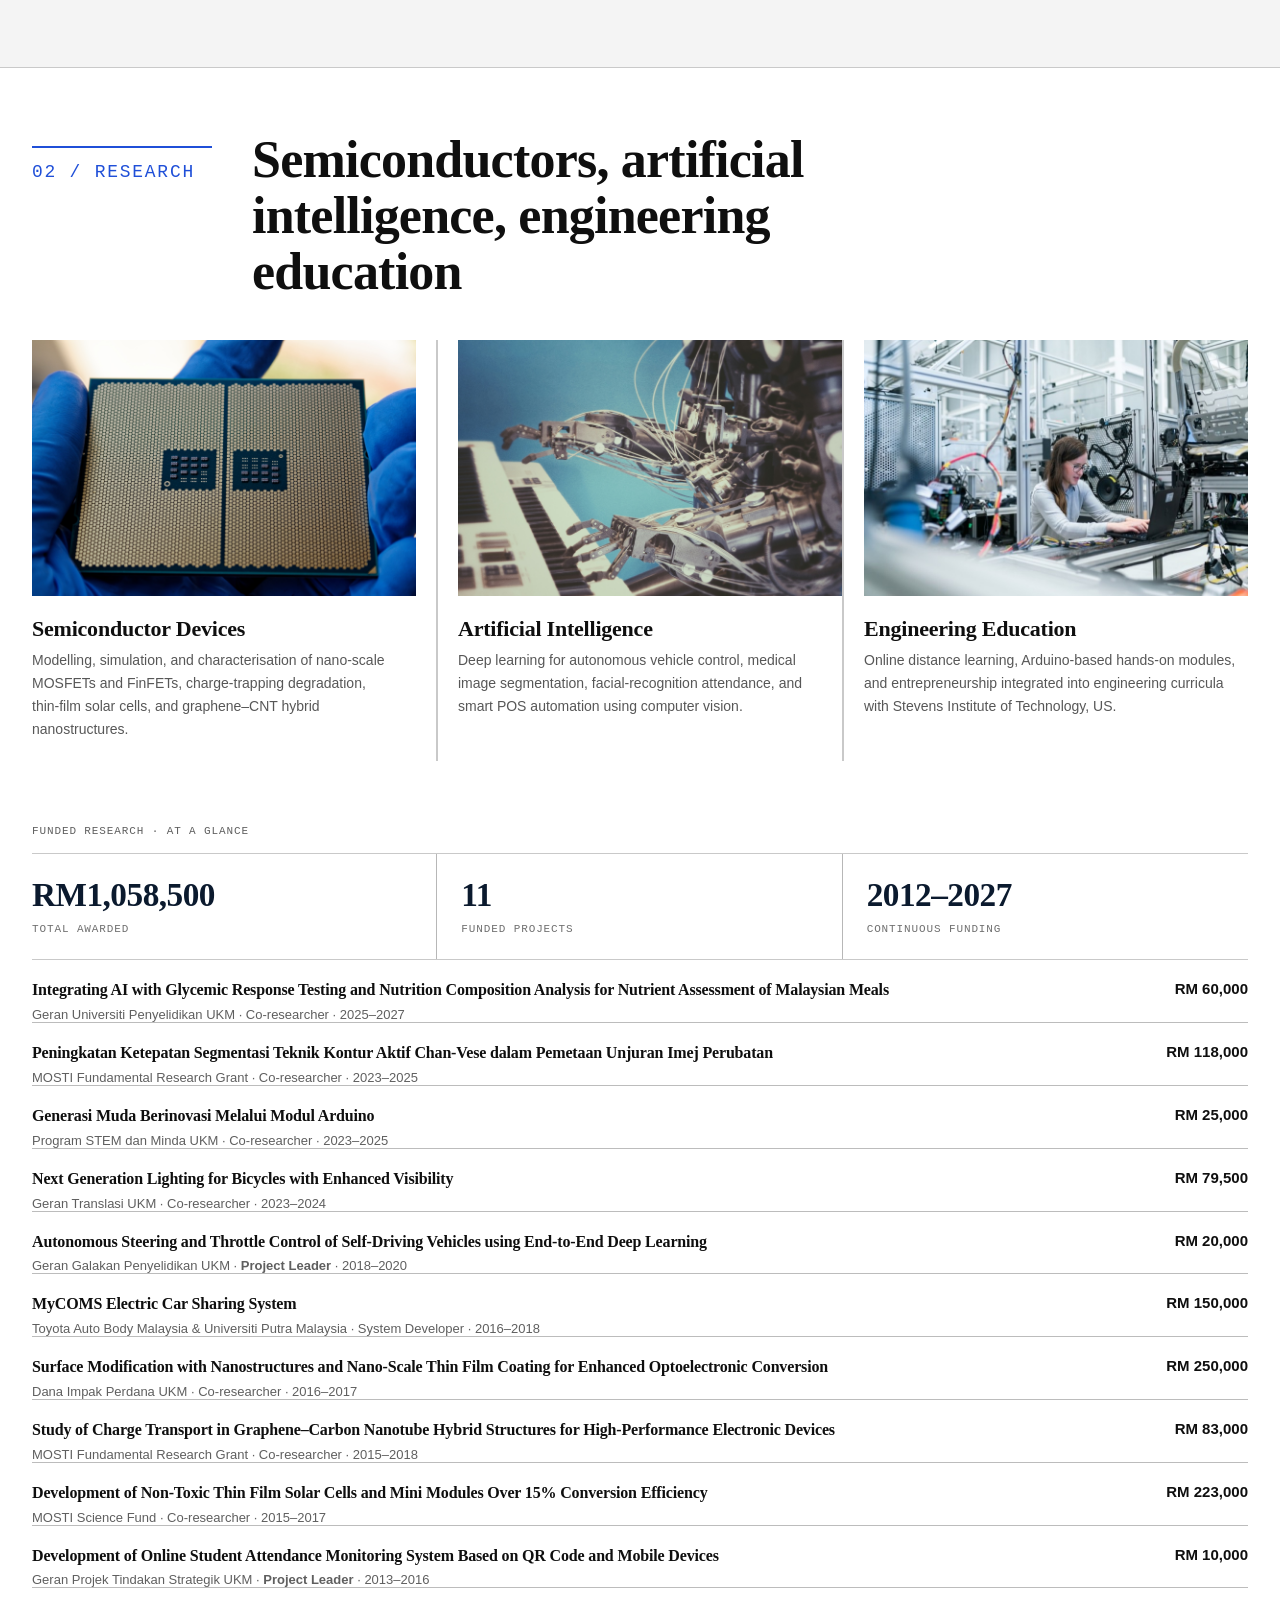
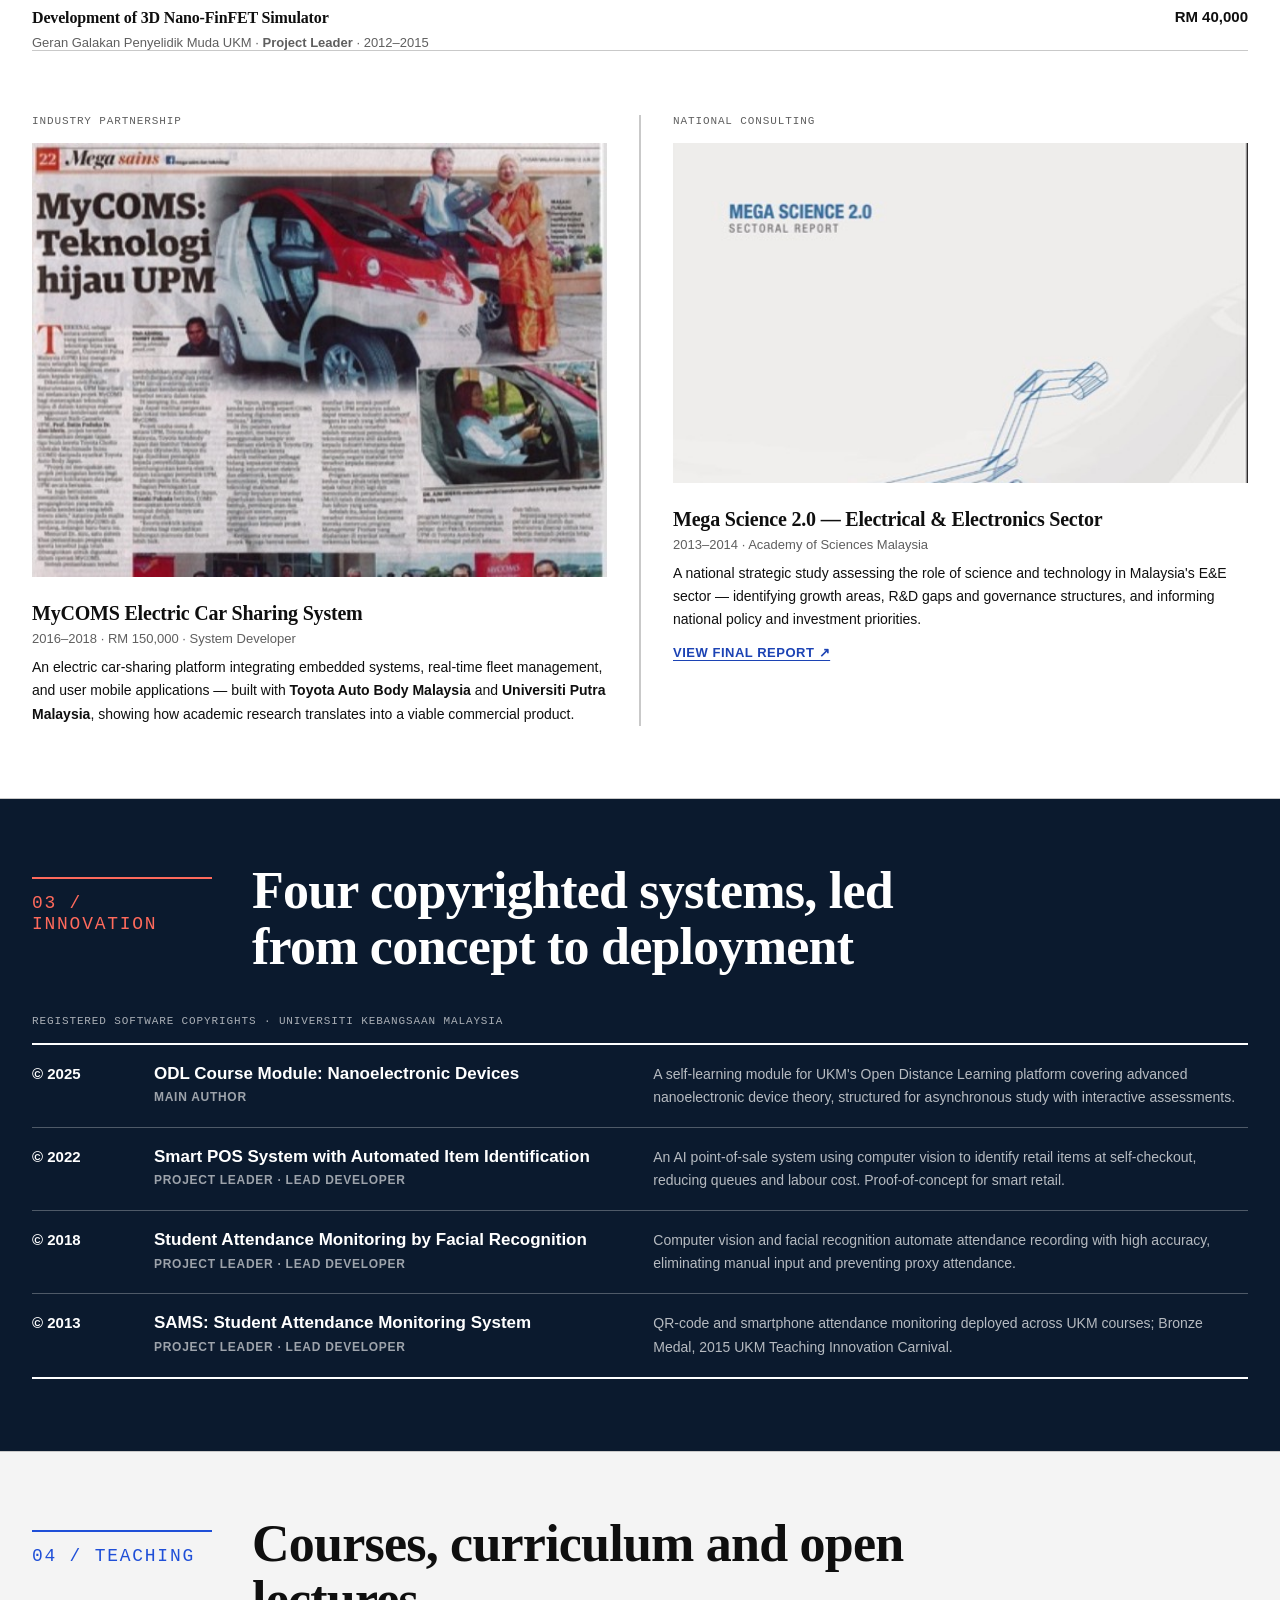
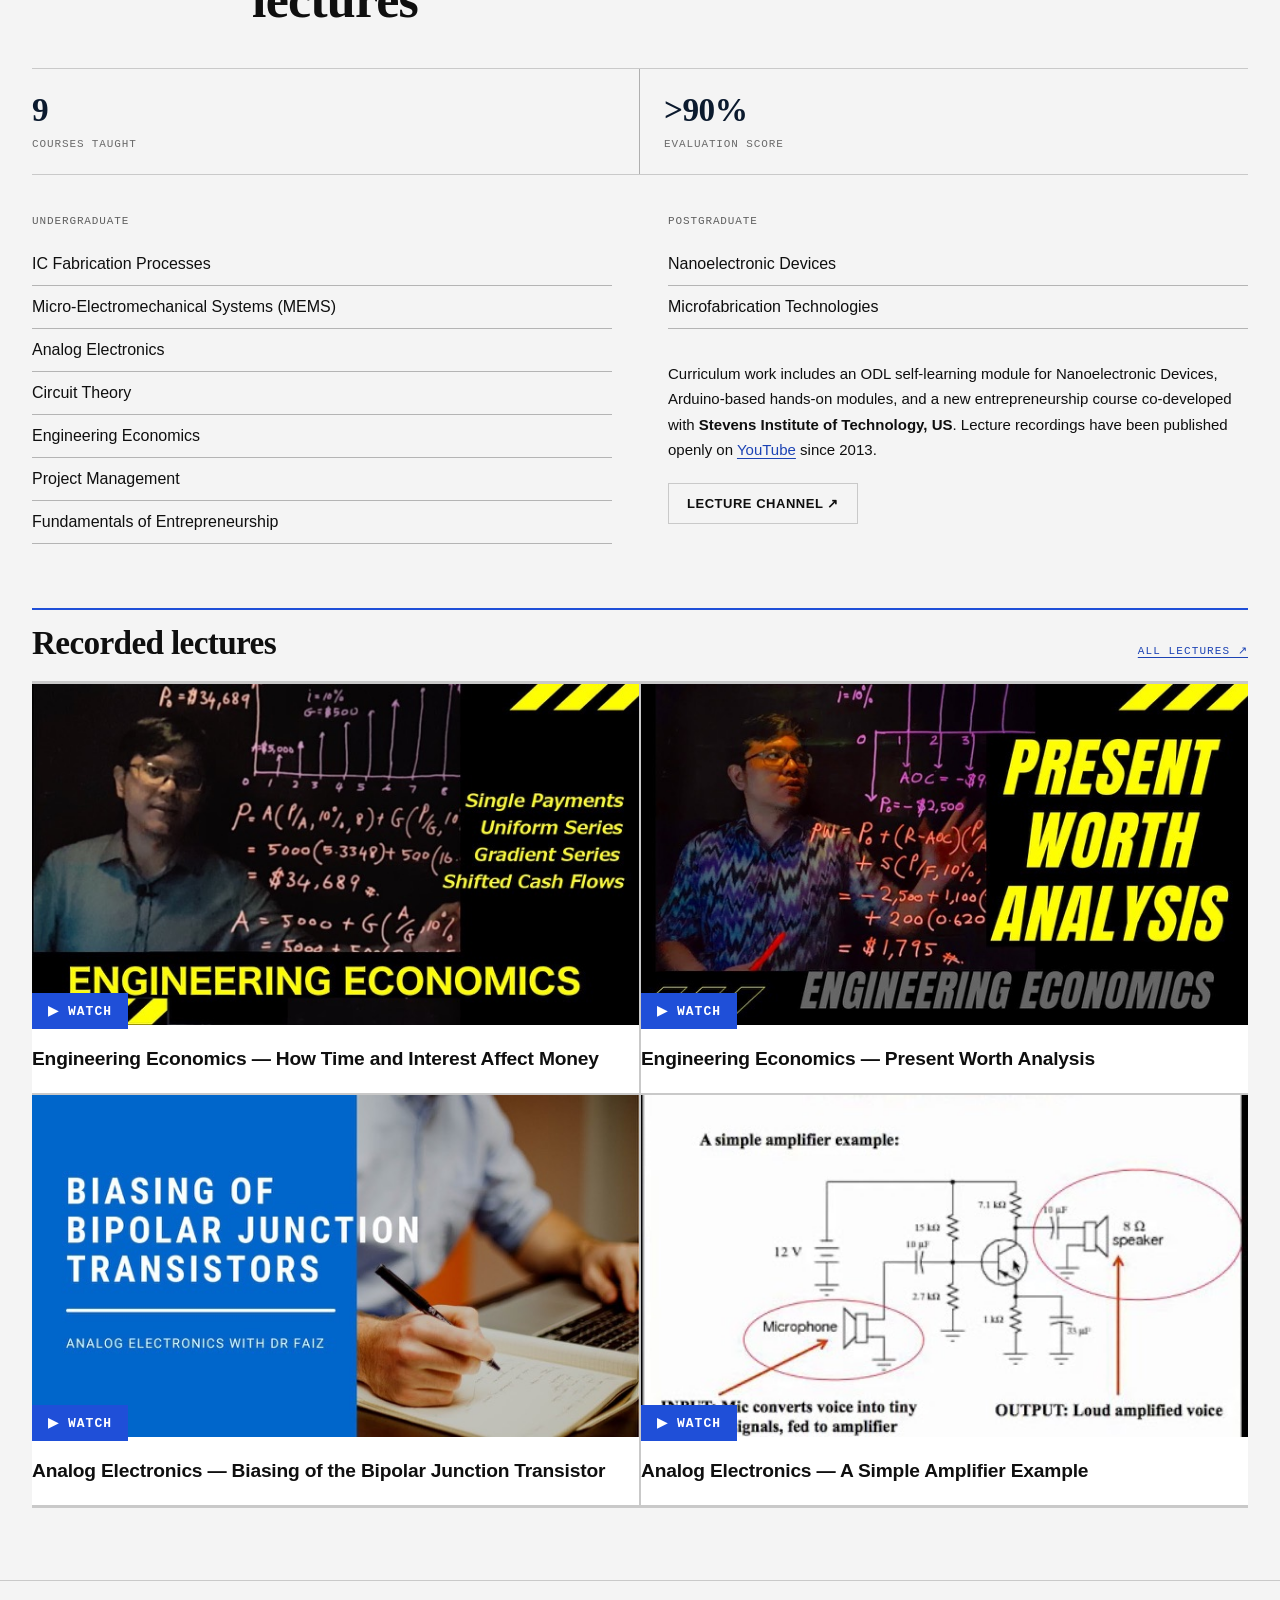
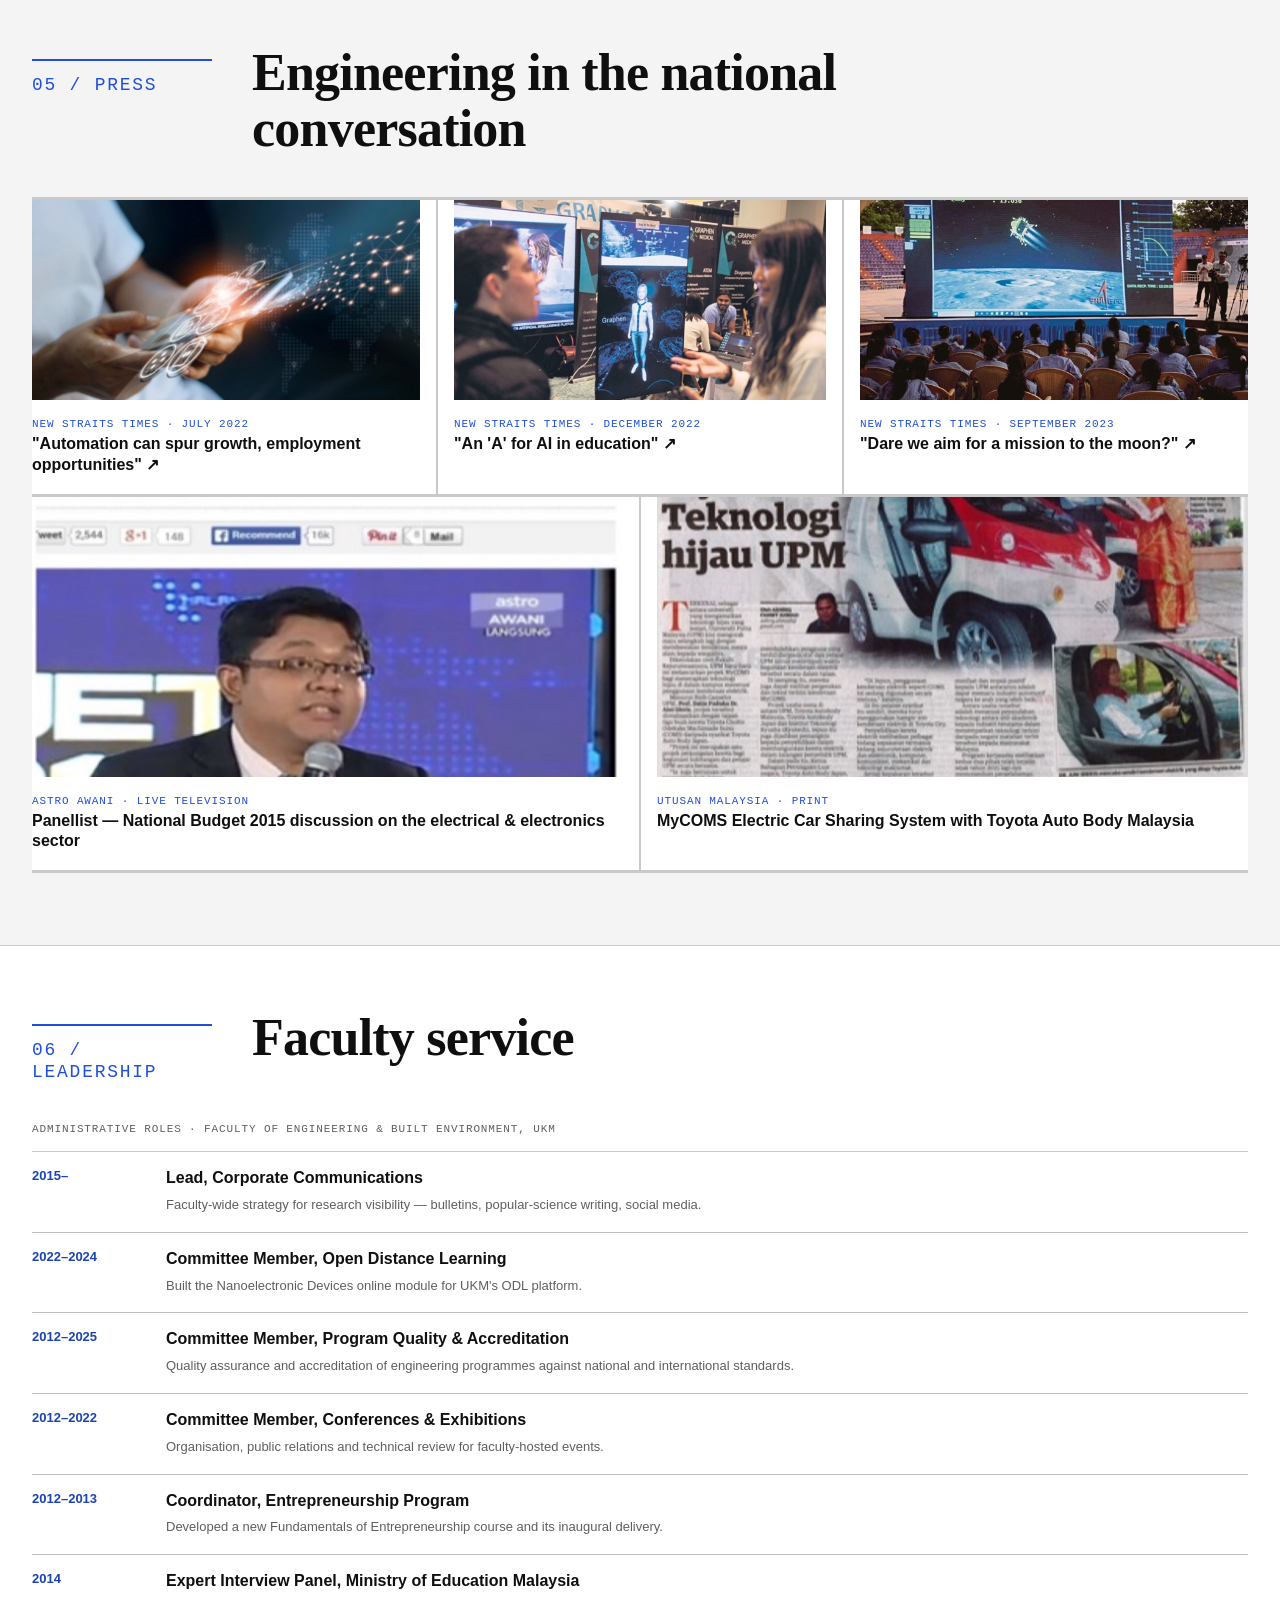
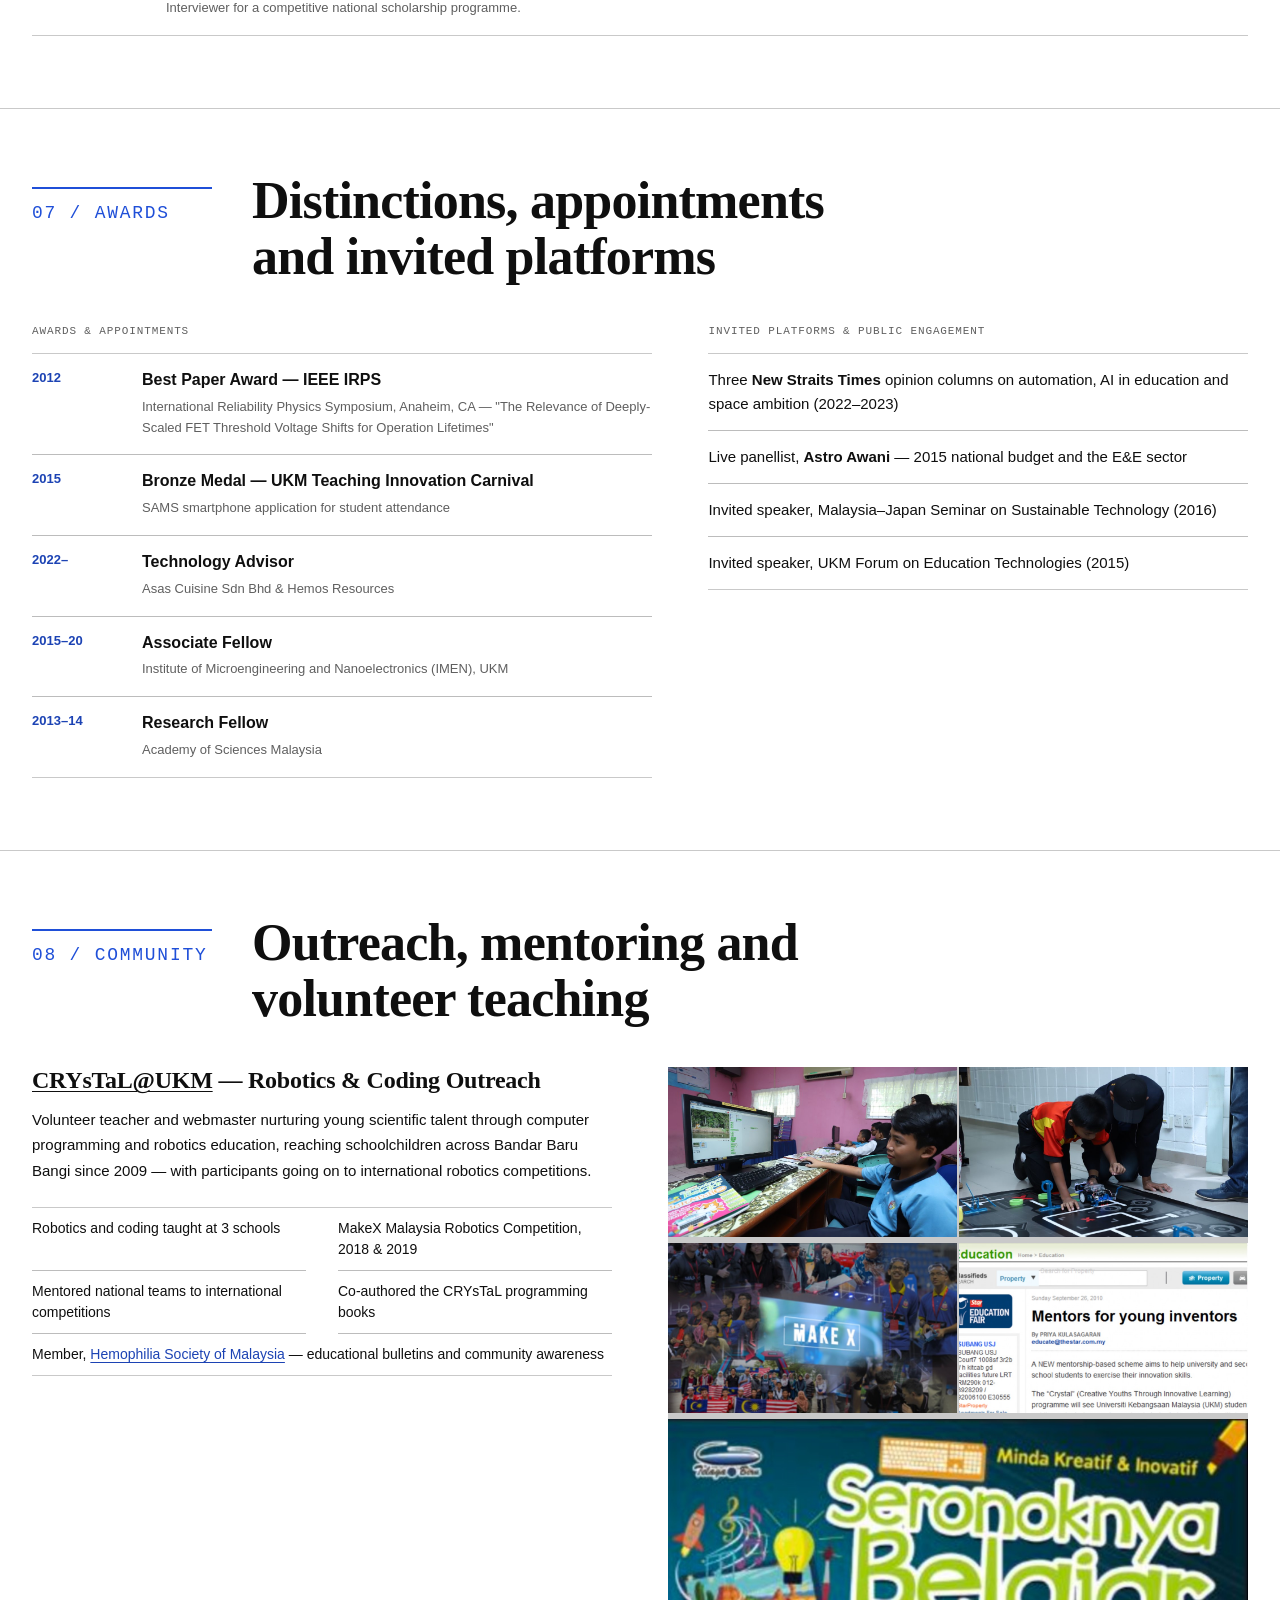
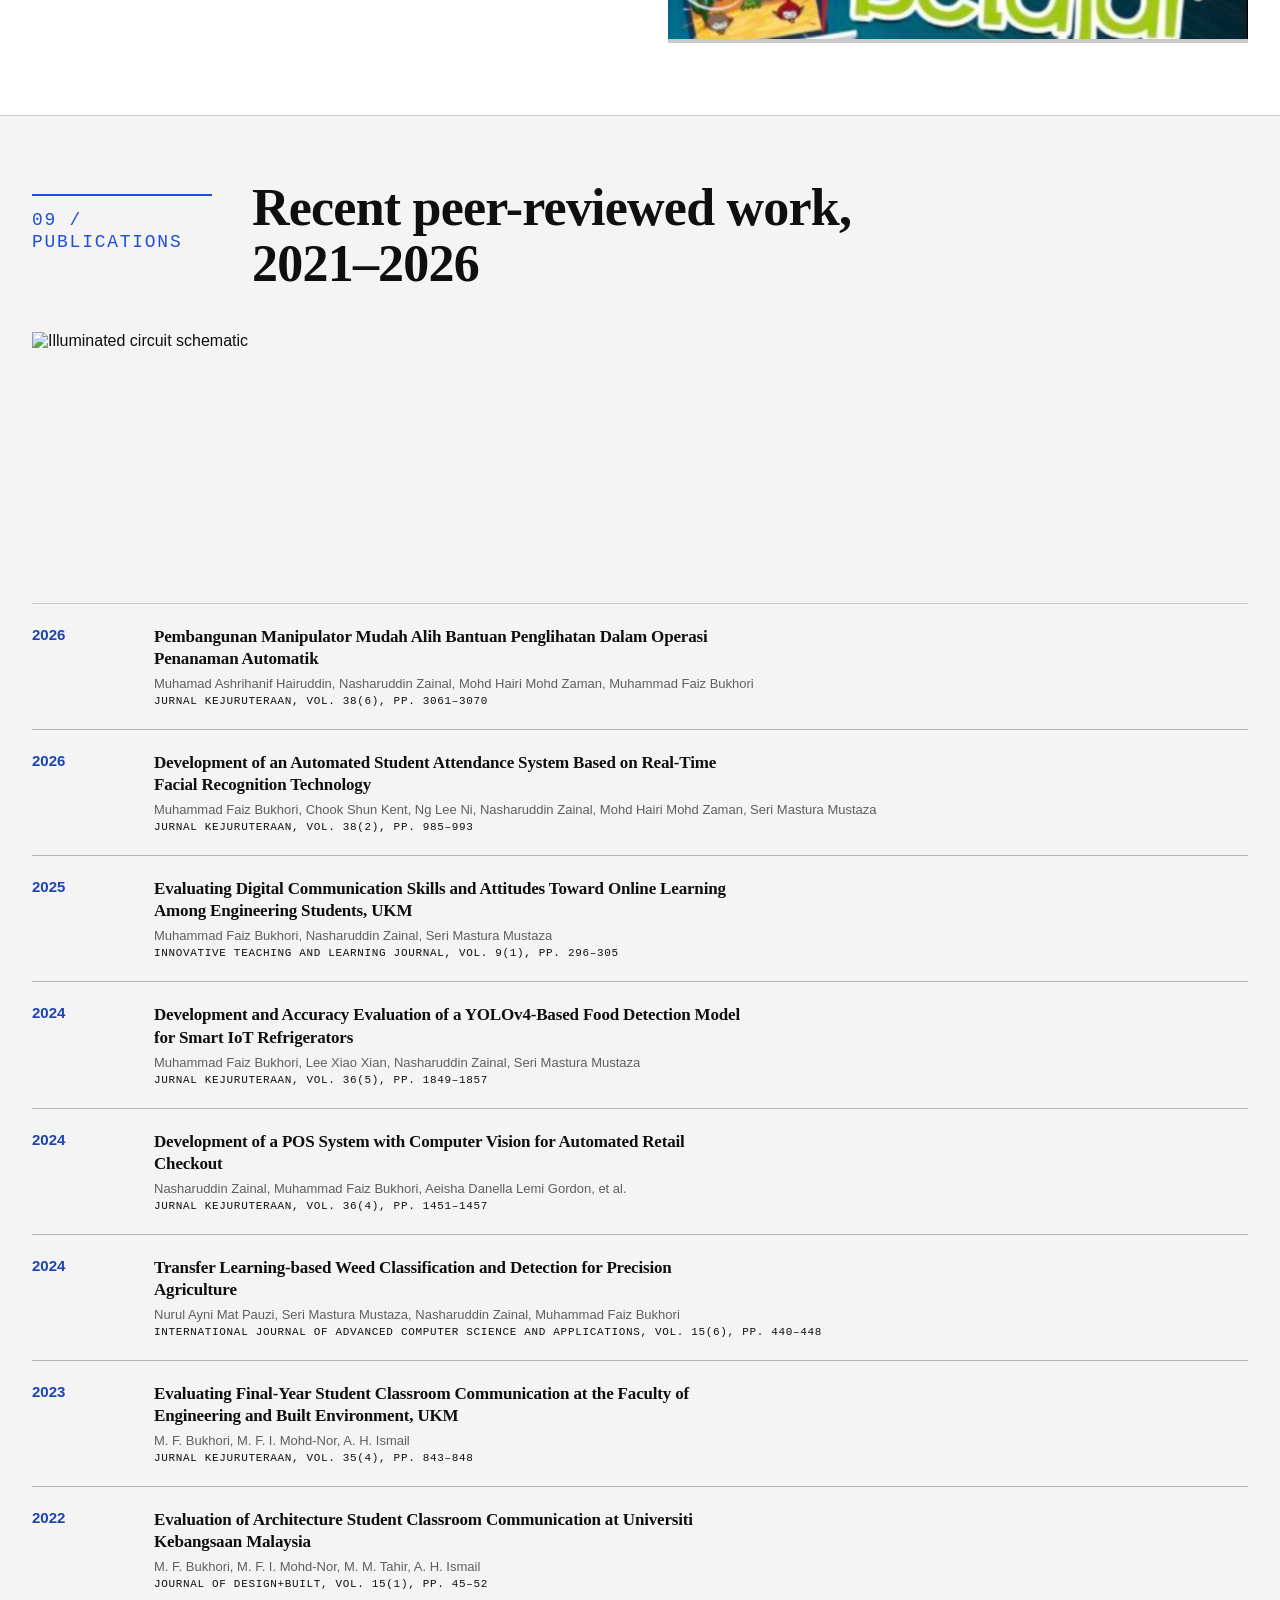
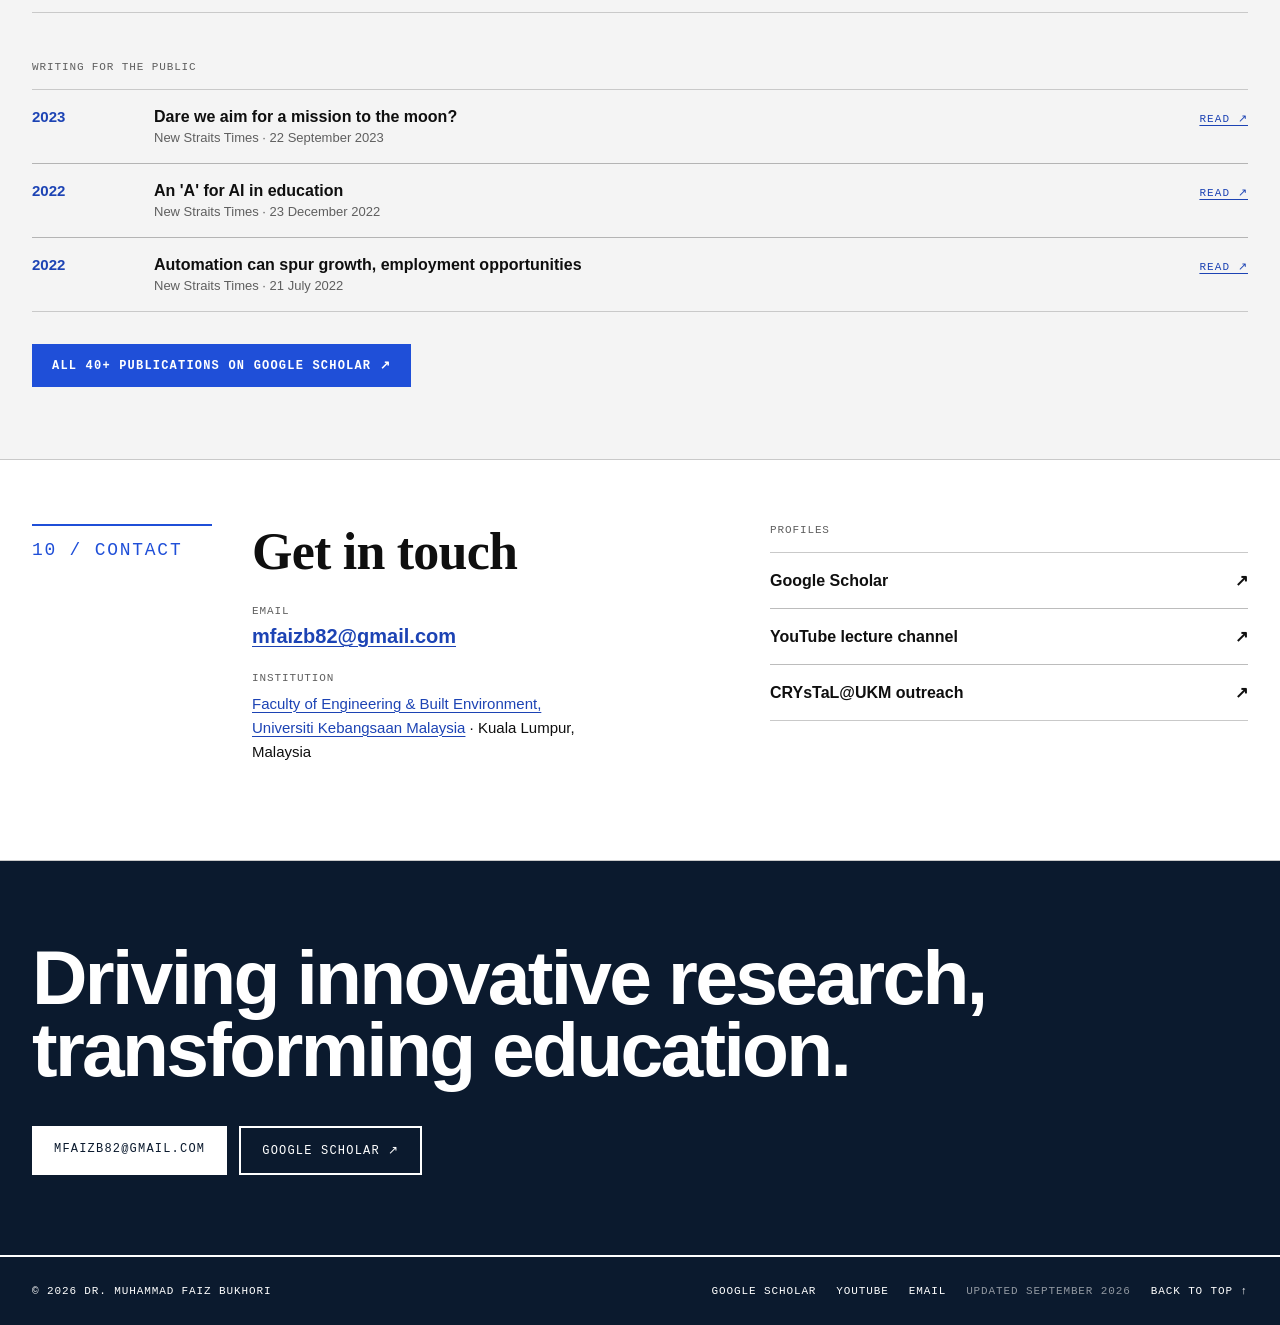
==== commit d0c91df6: "Add Jurnal Kejuruteraan 38(6) publication Co-Authored-By: Claude Opus 5.5 <noreply@anthropic.com>" ====
--- a/index.html
+++ b/index.html
@@ -6,6 +6,9 @@
 <title>Dr. Muhammad Faiz Bukhori — Semiconductors, AI, Engineering Education</title>
 <meta name="description" content="Glasgow PhD-qualified engineering academic and researcher: semiconductor device modelling, applied AI and deep learning, and engineering education at Universiti Kebangsaan Malaysia.">
 <link rel="canonical" href="https://faizverse.github.io/drfaizb/">
+<link rel="icon" href="favicon.ico" sizes="any">
+<link rel="icon" type="image/png" sizes="32x32" href="favicon-32x32.png">
+<link rel="apple-touch-icon" href="apple-touch-icon.png">
 <meta property="og:title" content="Dr. Muhammad Faiz Bukhori">
 <meta property="og:description" content="Semiconductor device modelling, applied AI, and engineering education. RM1M in competitive research funding, 40+ publications.">
 <meta property="og:type" content="website">
@@ -605,6 +608,14 @@
       <div data-r="row" style="display:grid;grid-template-columns:90px 1fr;gap:32px;padding:22px 0;border-bottom:1px solid color-mix(in srgb,currentColor 28%,transparent)">
         <div style="font-size:15px;font-weight:700;color:var(--accent-ink);font-variant-numeric:tabular-nums">2026</div>
         <div>
+          <h4 lang="ms" style="margin:0 0 6px;font-size:17px;font-weight:700;line-height:1.3;max-width:70ch">Pembangunan Manipulator Mudah Alih Bantuan Penglihatan Dalam Operasi Penanaman Automatik</h4>
+          <p style="margin:0 0 4px;font-size:13px;color:var(--muted)">Muhamad Ashrihanif Hairuddin, Nasharuddin Zainal, Mohd Hairi Mohd Zaman, Muhammad Faiz Bukhori</p>
+          <p style="margin:0;font-family:var(--mono);font-size:11px;font-weight:500;letter-spacing:0.06em;text-transform:uppercase;color:var(--ink)">Jurnal Kejuruteraan, vol. 38(6), pp. 3061–3070</p>
+        </div>
+      </div>
+      <div data-r="row" style="display:grid;grid-template-columns:90px 1fr;gap:32px;padding:22px 0;border-bottom:1px solid color-mix(in srgb,currentColor 28%,transparent)">
+        <div style="font-size:15px;font-weight:700;color:var(--accent-ink);font-variant-numeric:tabular-nums">2026</div>
+        <div>
           <h4 style="margin:0 0 6px;font-size:17px;font-weight:700;line-height:1.3;max-width:70ch">Development of an Automated Student Attendance System Based on Real-Time Facial Recognition Technology</h4>
           <p style="margin:0 0 4px;font-size:13px;color:var(--muted)">Muhammad Faiz Bukhori, Chook Shun Kent, Ng Lee Ni, Nasharuddin Zainal, Mohd Hairi Mohd Zaman, Seri Mastura Mustaza</p>
           <p style="margin:0;font-family:var(--mono);font-size:11px;font-weight:500;letter-spacing:0.06em;text-transform:uppercase;color:var(--ink)">Jurnal Kejuruteraan, vol. 38(2), pp. 985–993</p>
@@ -723,7 +734,7 @@
       <a class="hv37" href="https://tinyurl.com/ycynzs42" target="_blank" rel="noopener" style="color:var(--ground);text-decoration:none">Google Scholar</a>
       <a class="hv38" href="https://www.youtube.com/c/DrFaizB" target="_blank" rel="noopener" style="color:var(--ground);text-decoration:none">YouTube</a>
       <a class="hv39" href="mailto:mfaizb82@gmail.com" style="color:var(--ground);text-decoration:none">Email</a>
-      <span style="color:color-mix(in srgb,var(--ground) 55%,transparent)">Updated August 2026</span>
+      <span style="color:color-mix(in srgb,var(--ground) 55%,transparent)">Updated September 2026</span>
       <a class="hv40" href="#top" style="color:var(--ground);text-decoration:none">Back to top ↑</a>
     </div>
   </div>
